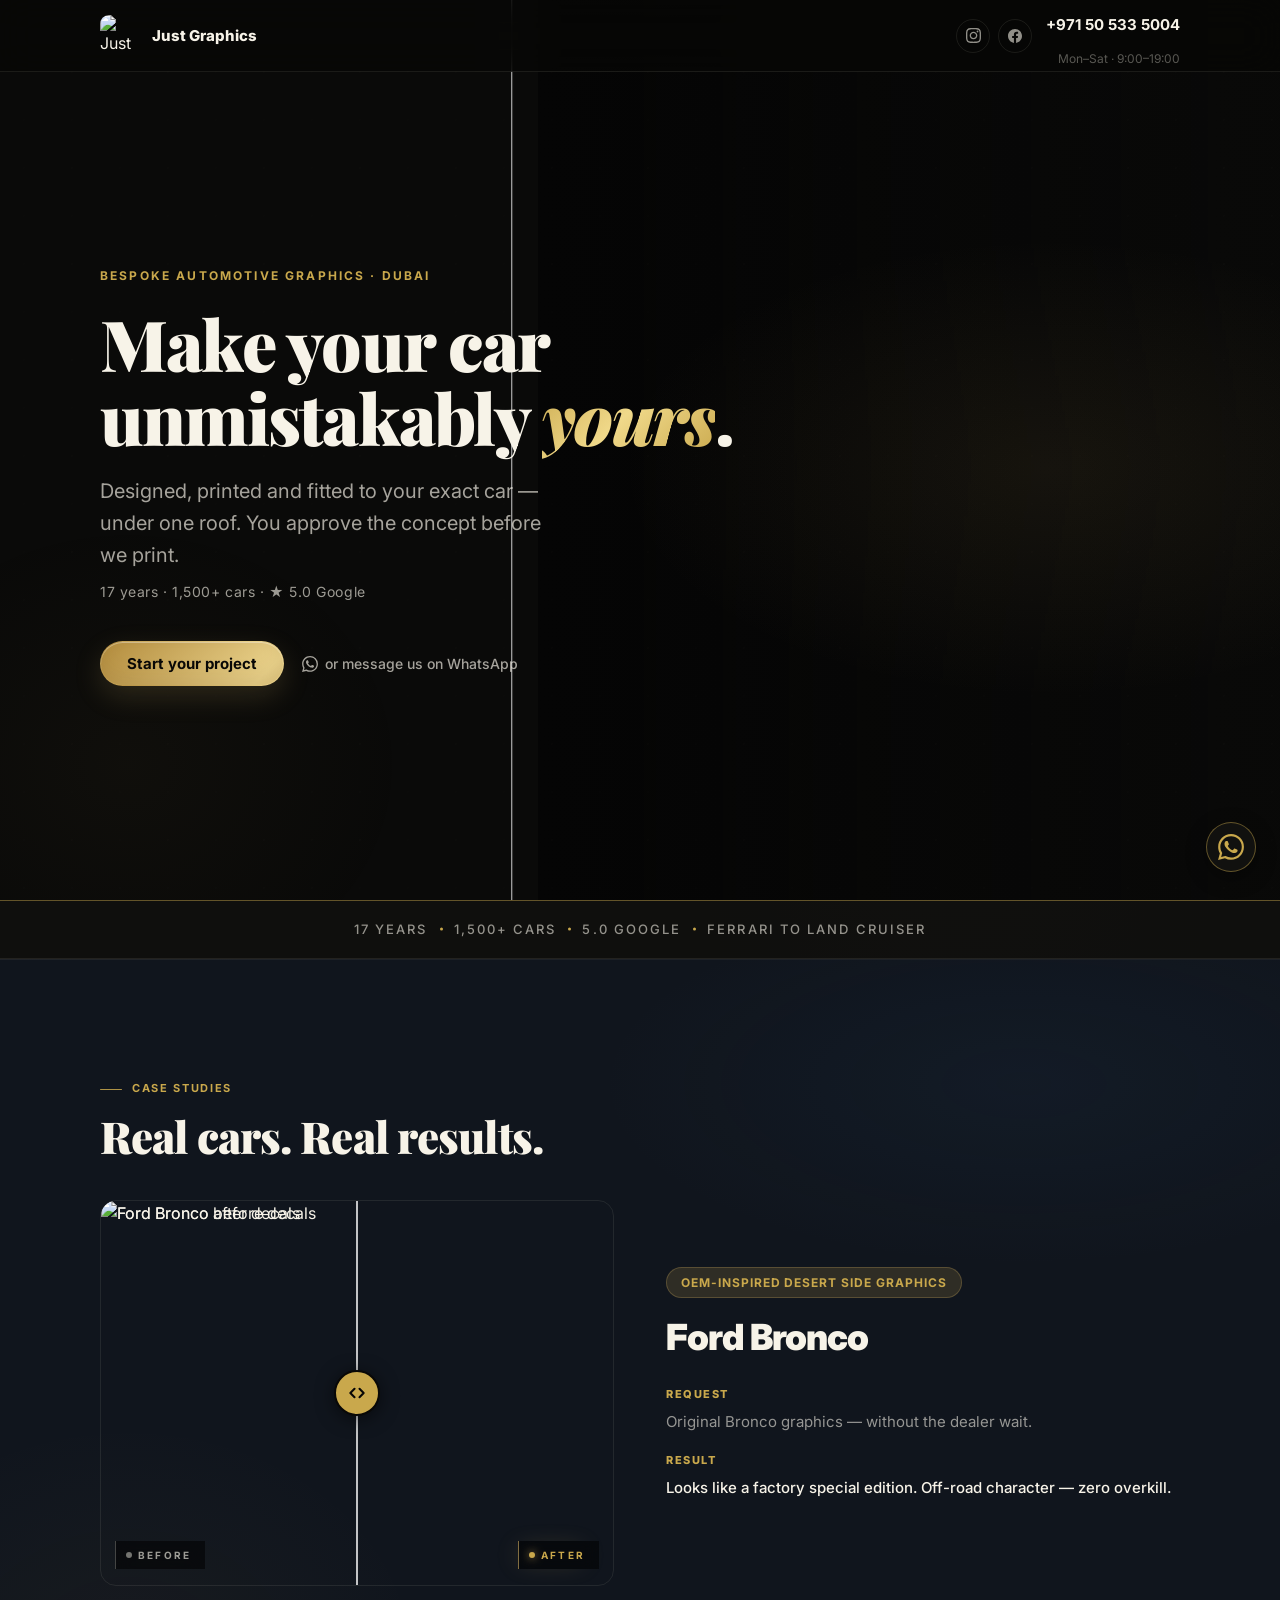
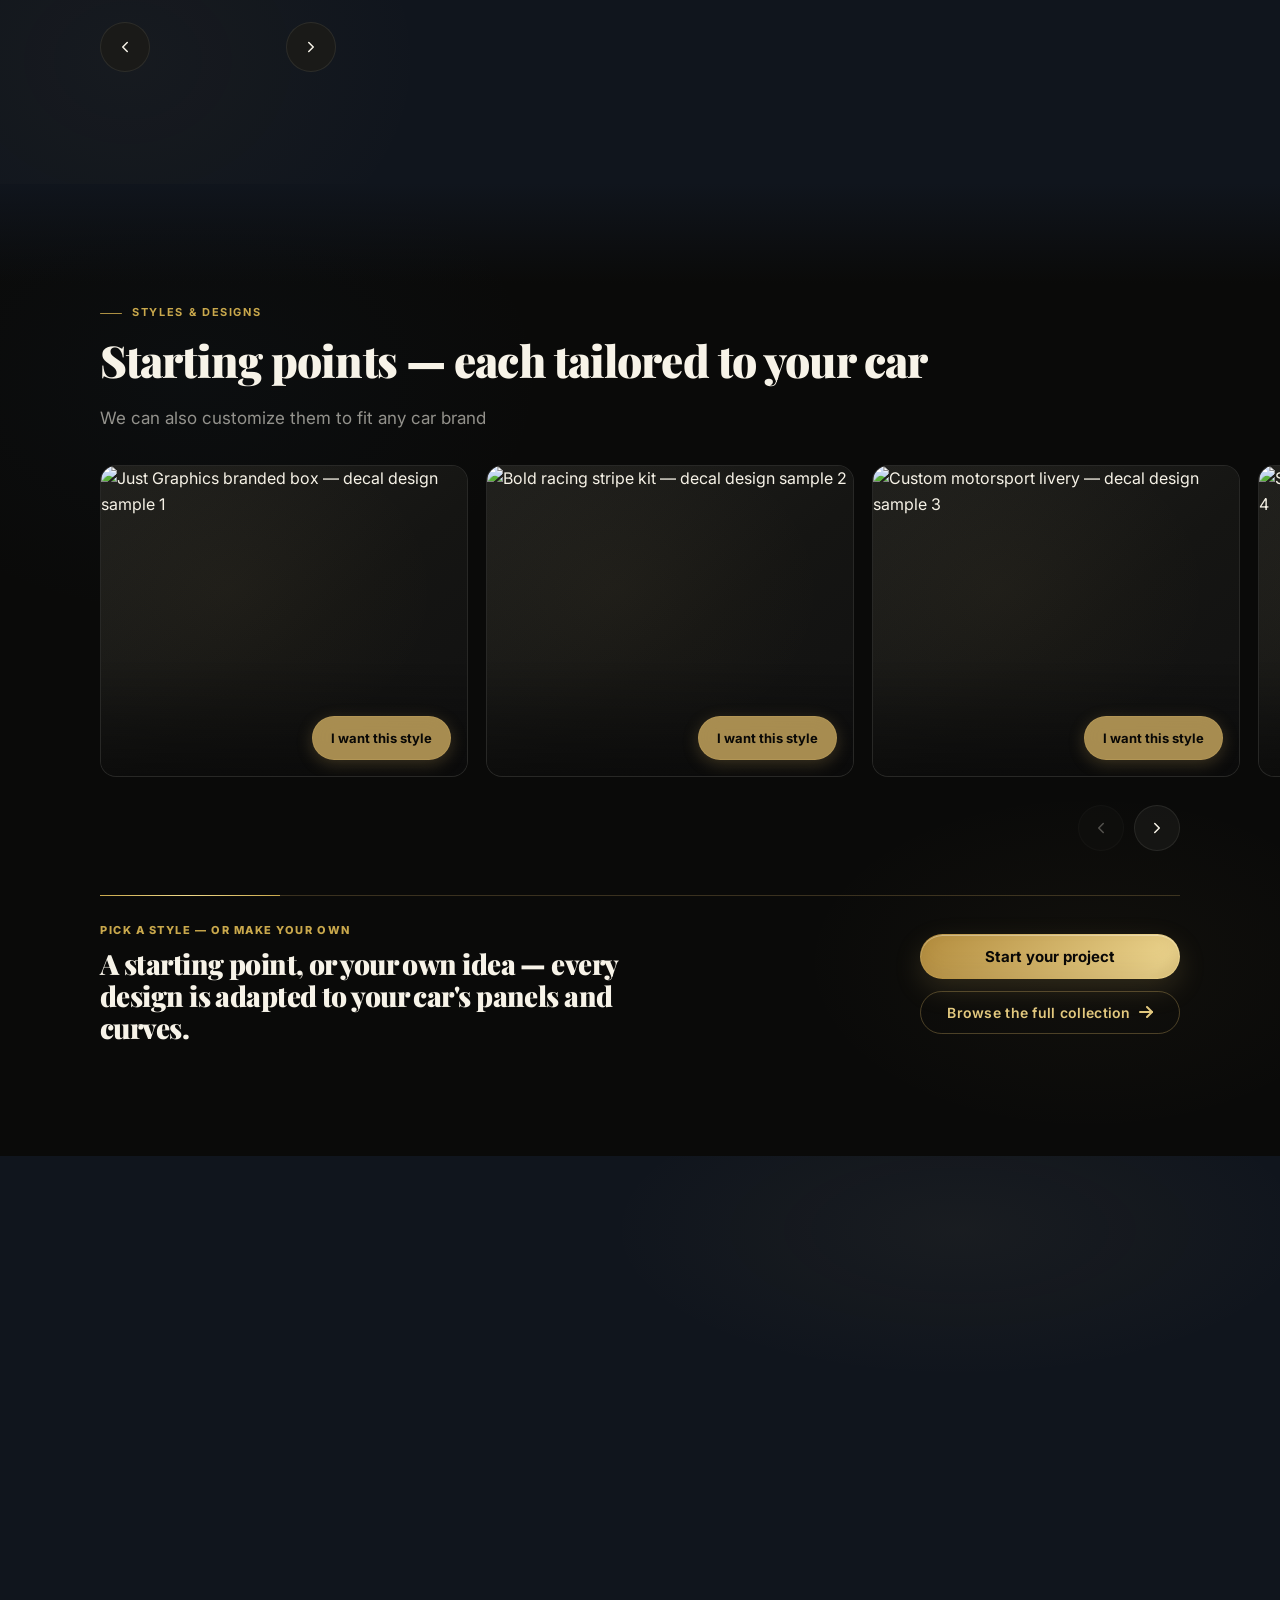
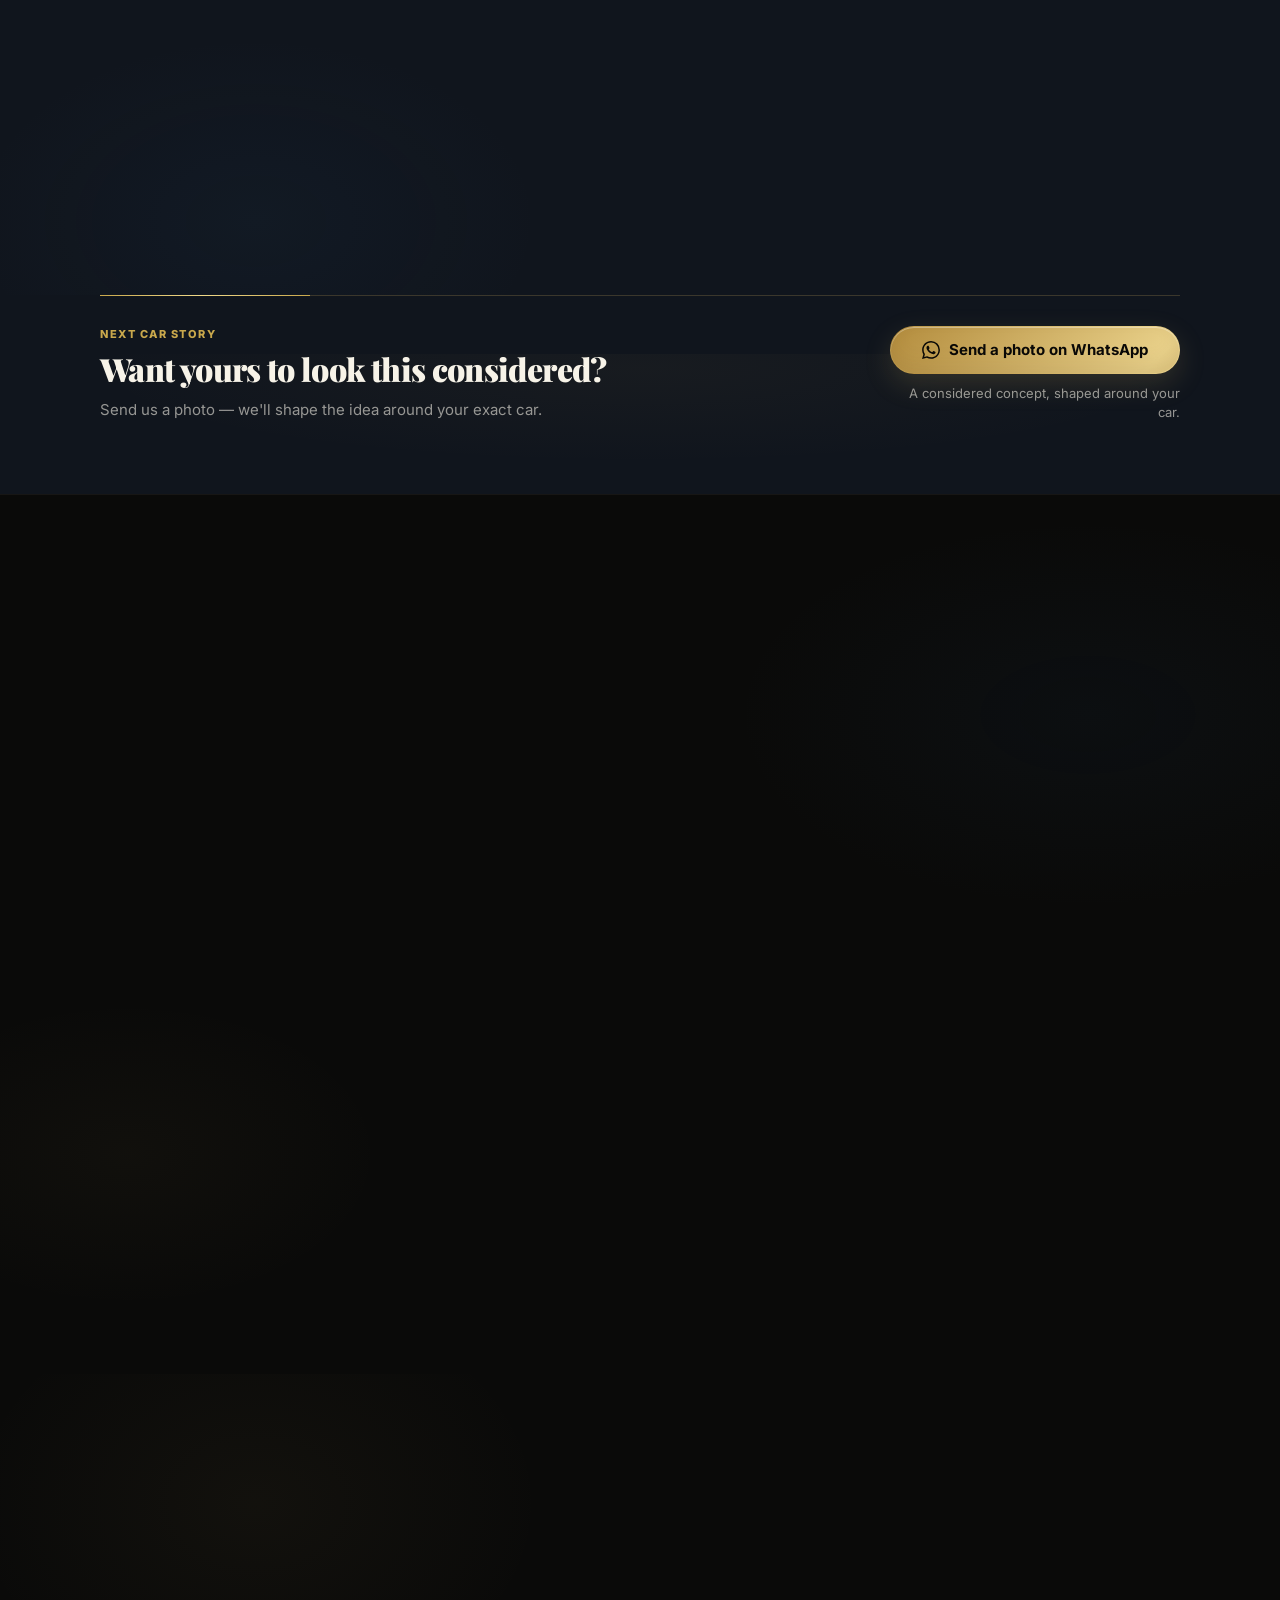
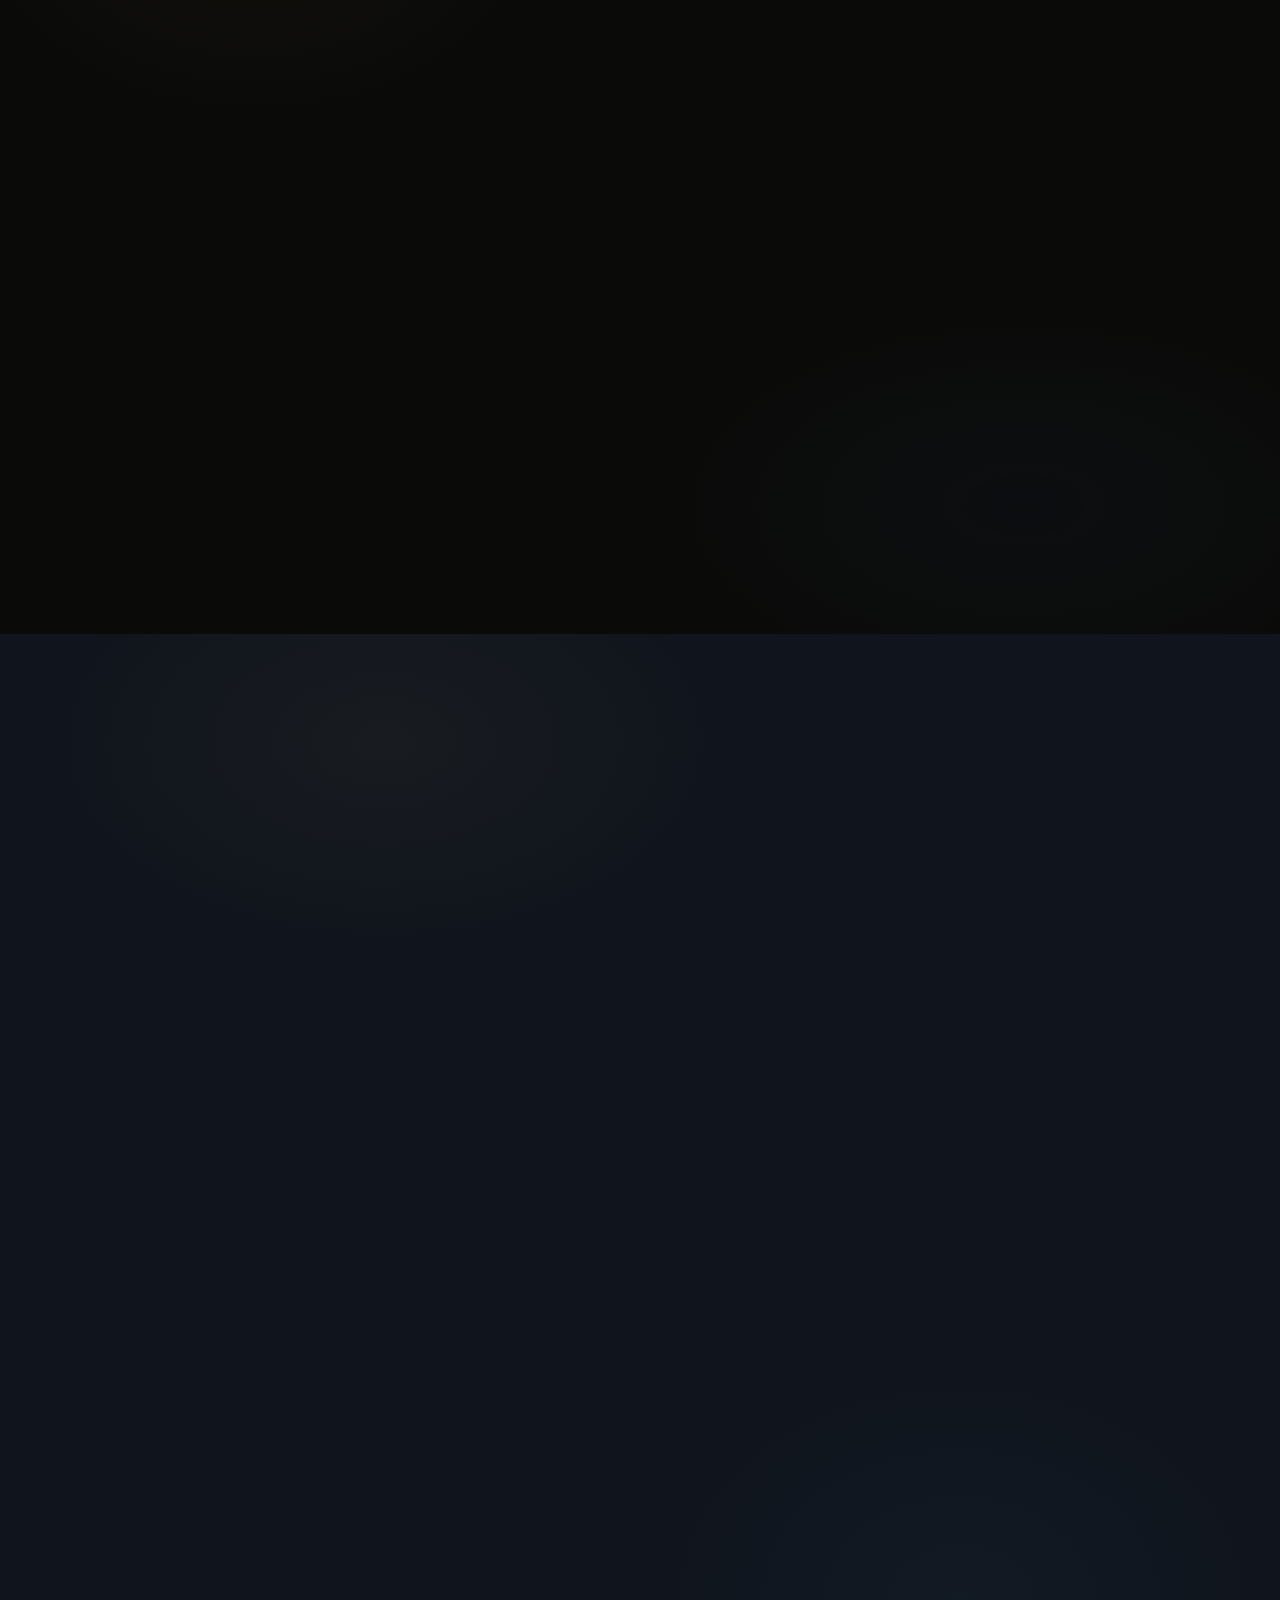
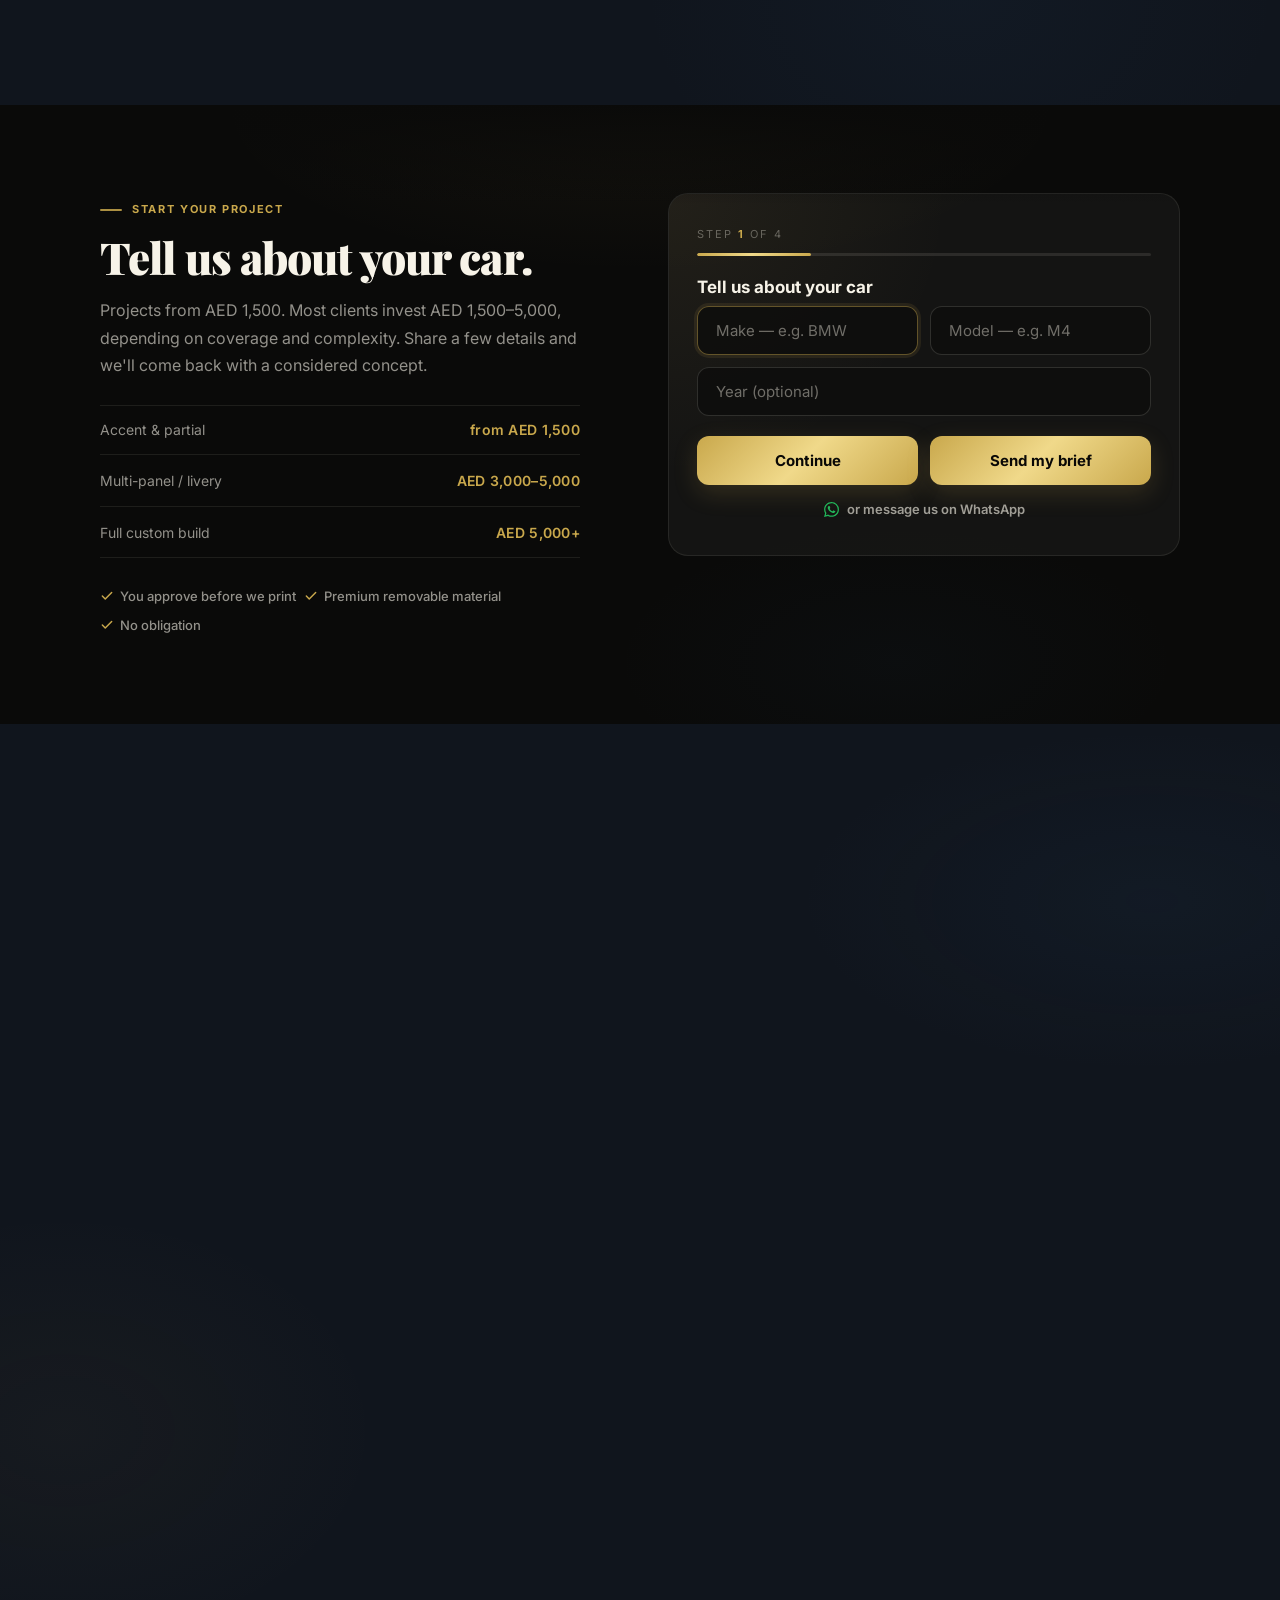
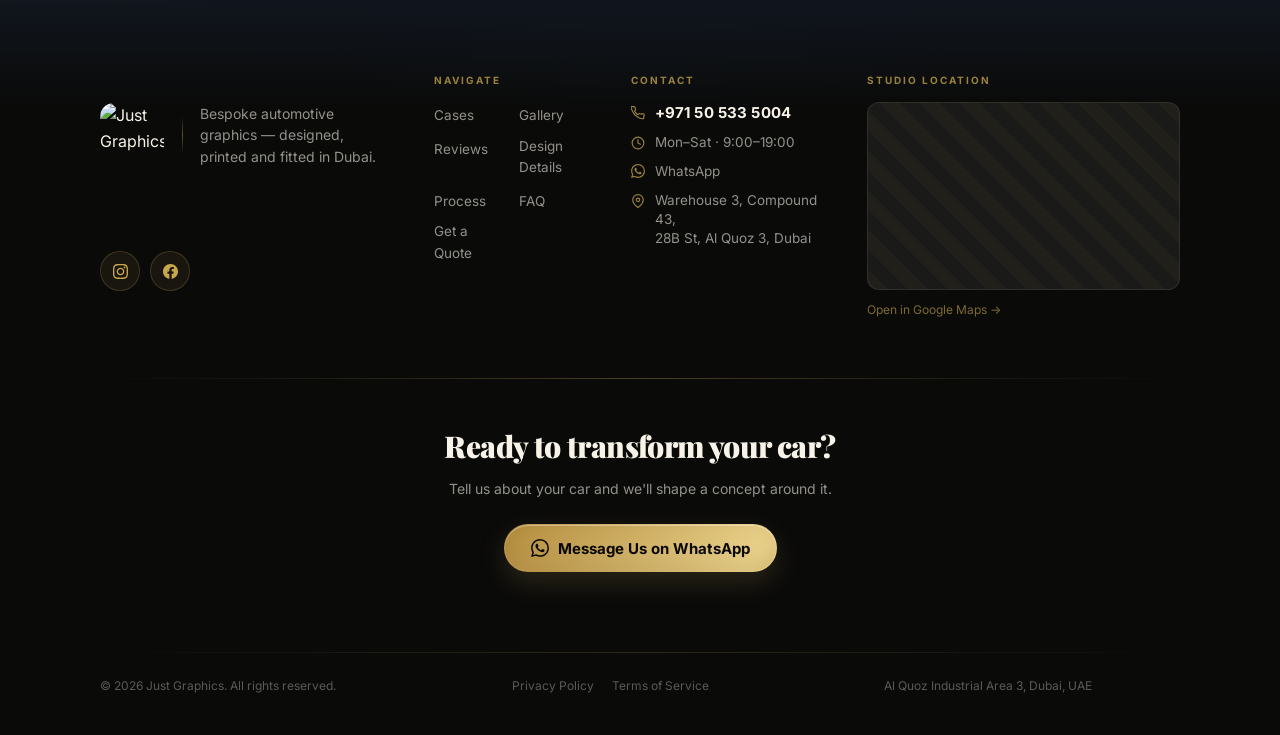
==== index.html @ 1fe5d6c0 "feat: multi-step qualifying brief funnel + budget→CAPI value mapping Replace single page/catalog/gal" ====
<!DOCTYPE html>
<html lang="en">
<head>
  <meta charset="UTF-8">
  <meta name="viewport" content="width=device-width, initial-scale=1.0">
  <link rel="icon" type="image/x-icon" href="favicon.ico">
  <link rel="icon" type="image/png" sizes="32x32" href="favicon-32x32.png">
  <link rel="icon" type="image/png" sizes="16x16" href="favicon-16x16.png">
  <link rel="apple-touch-icon" sizes="180x180" href="apple-touch-icon.png">
  <title>Just Graphics — Bespoke Automotive Graphics Studio in Dubai</title>
  <meta name="description" content="Bespoke automotive graphics — designed, printed and fitted to your exact car in Dubai. 17 years · 1,500+ cars · from daily drivers to Ferrari. You approve the concept before we print. Projects from AED 1,500.">
  <meta name="theme-color" content="#0A0A09">
  <link rel="canonical" href="https://just-graphics.art/">

  <!-- Meta Pixel Code -->
  <script>
  !function(f,b,e,v,n,t,s)
  {if(f.fbq)return;n=f.fbq=function(){n.callMethod?
  n.callMethod.apply(n,arguments):n.queue.push(arguments)};
  if(!f._fbq)f._fbq=n;n.push=n;n.loaded=!0;n.version='2.0';
  n.queue=[];t=b.createElement(e);t.async=!0;
  t.src=v;s=b.getElementsByTagName(e)[0];
  s.parentNode.insertBefore(t,s)}(window, document,'script',
  'https://connect.facebook.net/en_US/fbevents.js');
  window.__extid=(function(){try{var k='jg_extid',v=localStorage.getItem(k);
    if(!v){v=(Date.now().toString(16)+Math.random().toString(16).slice(2,10)+Math.random().toString(16).slice(2,10)).toLowerCase();localStorage.setItem(k,v);}
    return v;}catch(e){return '';}})();
  fbq('init', '1759815045191457', window.__extid ? { external_id: window.__extid } : {});
  fbq('track', 'PageView');
  </script>
  <noscript><img height="1" width="1" style="display:none"
  src="https://www.facebook.com/tr?id=1759815045191457&ev=PageView&noscript=1"
  /></noscript>
  <!-- End Meta Pixel Code -->

  <!-- Open Graph -->
  <meta property="og:type" content="website">
  <meta property="og:url" content="https://just-graphics.art/">
  <meta property="og:title" content="Just Graphics — Bespoke Automotive Graphics Studio in Dubai">
  <meta property="og:description" content="Bespoke automotive graphics — designed, printed and fitted to your exact car in Dubai. 17 years · 1,500+ cars. You approve the concept before we print.">
  <meta property="og:image" content="https://just-graphics.art/ferrari-after.webp">
  <meta property="og:image:alt" content="Ferrari with a premium gold stripe by Just Graphics in Dubai">
  <meta property="og:locale" content="en_AE">

  <!-- Twitter Card -->
  <meta name="twitter:card" content="summary_large_image">
  <meta name="twitter:title" content="Just Graphics — Bespoke Automotive Graphics Studio in Dubai">
  <meta name="twitter:description" content="Bespoke automotive graphics — designed, printed and fitted to your exact car in Dubai. 17 years · 1,500+ cars. You approve the concept before we print.">
  <meta name="twitter:image" content="https://just-graphics.art/ferrari-after.webp">

  <script type="application/ld+json">
  {
    "@context": "https://schema.org",
    "@type": ["LocalBusiness", "AutomotiveBusiness"],
    "@id": "https://just-graphics.art/#business",
    "name": "Just Graphics",
    "url": "https://just-graphics.art/",
    "image": "https://just-graphics.art/ferrari-after.webp",
    "logo": "https://just-graphics.art/logo.webp",
    "description": "Bespoke automotive graphics — designed, printed and fitted in Dubai.",
    "telephone": "+971505335004",
    "address": {
      "@type": "PostalAddress",
      "streetAddress": "Warehouse 3, Compound 43, 28B Street, Al Quoz Industrial Area 3",
      "addressLocality": "Dubai",
      "addressCountry": "AE"
    },
    "geo": {
      "@type": "GeoCoordinates",
      "latitude": 25.11660859,
      "longitude": 55.22022249
    },
    "openingHoursSpecification": [
      {
        "@type": "OpeningHoursSpecification",
        "dayOfWeek": ["Monday", "Tuesday", "Wednesday", "Thursday", "Friday", "Saturday"],
        "opens": "09:00",
        "closes": "19:00"
      }
    ],
    "sameAs": [
      "https://www.instagram.com/just.graphics.dxb/reels/",
      "https://www.facebook.com/profile.php?id=61573841871303"
    ],
    "areaServed": {
      "@type": "City",
      "name": "Dubai"
    }
  }
  </script>

  <link rel="preconnect" href="https://fonts.googleapis.com">
  <link rel="preconnect" href="https://fonts.gstatic.com" crossorigin>
  <!-- Non-render-blocking font load: Inter + Playfair Display -->
  <link rel="preload" as="style" href="https://fonts.googleapis.com/css2?family=Inter:wght@400;500;600;700;800;900&family=Playfair+Display:ital,wght@0,700;0,900;1,700;1,900&display=swap" onload="this.onload=null;this.rel='stylesheet'">
  <noscript><link rel="stylesheet" href="https://fonts.googleapis.com/css2?family=Inter:wght@400;500;600;700;800;900&family=Playfair+Display:ital,wght@0,700;0,900;1,700;1,900&display=swap"></noscript>
  <!-- Preload LCP hero image (WebP for modern browsers) -->
  <link rel="preload" as="image" href="ferrari-after.webp" fetchpriority="high">
  <!-- DNS prefetch for third-party origins used on page -->
  <link rel="dns-prefetch" href="//api.whatsapp.com">
  <link rel="dns-prefetch" href="//maps.google.com">
  <link rel="preconnect" href="https://api.whatsapp.com">

  <link rel="stylesheet" href="/assets/site.css">
</head>

<body>

<!-- ── SVG Icon Library ─────────────────────── -->
<svg aria-hidden="true" focusable="false" style="display:none;position:absolute">
  <defs>
    <symbol id="i-wa" viewBox="0 0 24 24">
      <path fill="currentColor" d="M17.472 14.382c-.297-.149-1.758-.867-2.03-.967-.273-.099-.471-.148-.67.15-.197.297-.767.966-.94 1.164-.173.199-.347.223-.644.075-.297-.15-1.255-.463-2.39-1.475-.883-.788-1.48-1.761-1.653-2.059-.173-.297-.018-.458.13-.606.134-.133.298-.347.446-.52.149-.174.198-.298.298-.497.099-.198.05-.371-.025-.52-.075-.149-.669-1.612-.916-2.207-.242-.579-.487-.5-.669-.51-.173-.008-.371-.01-.57-.01-.198 0-.52.074-.792.372-.272.297-1.04 1.016-1.04 2.479 0 1.462 1.065 2.875 1.213 3.074.149.198 2.096 3.2 5.077 4.487.709.306 1.262.489 1.694.625.712.227 1.36.195 1.871.118.571-.085 1.758-.719 2.006-1.413.248-.694.248-1.289.173-1.413-.074-.124-.272-.198-.57-.347m-5.421 7.403h-.004a9.87 9.87 0 01-5.031-1.378l-.361-.214-3.741.982.998-3.648-.235-.374a9.86 9.86 0 01-1.51-5.26c.001-5.45 4.436-9.884 9.888-9.884 2.64 0 5.122 1.03 6.988 2.898a9.825 9.825 0 012.893 6.994c-.003 5.45-4.437 9.884-9.885 9.884m8.413-18.297A11.815 11.815 0 0012.05 0C5.495 0 .16 5.335.157 11.892c0 2.096.547 4.142 1.588 5.945L.057 24l6.305-1.654a11.882 11.882 0 005.683 1.448h.005c6.554 0 11.89-5.335 11.893-11.893a11.821 11.821 0 00-3.48-8.413z"/>
    </symbol>
    <symbol id="i-ig" viewBox="0 0 24 24">
      <path fill="currentColor" d="M12 2.163c3.204 0 3.584.012 4.85.07 3.252.148 4.771 1.691 4.919 4.919.058 1.265.069 1.645.069 4.849 0 3.205-.012 3.584-.069 4.849-.149 3.225-1.664 4.771-4.919 4.919-1.266.058-1.644.07-4.85.07-3.204 0-3.584-.012-4.849-.07-3.26-.149-4.771-1.699-4.919-4.92-.058-1.265-.07-1.644-.07-4.849 0-3.204.013-3.583.07-4.849.149-3.227 1.664-4.771 4.919-4.919 1.266-.057 1.645-.069 4.849-.069zm0-2.163c-3.259 0-3.667.014-4.947.072-4.358.2-6.78 2.618-6.98 6.98-.059 1.281-.073 1.689-.073 4.948 0 3.259.014 3.668.072 4.948.2 4.358 2.618 6.78 6.98 6.98 1.281.058 1.689.072 4.948.072 3.259 0 3.668-.014 4.948-.072 4.354-.2 6.782-2.618 6.979-6.98.059-1.28.073-1.689.073-4.948 0-3.259-.014-3.667-.072-4.947-.196-4.354-2.617-6.78-6.979-6.98-1.281-.059-1.69-.073-4.949-.073zm0 5.838c-3.403 0-6.162 2.759-6.162 6.162s2.759 6.163 6.162 6.163 6.162-2.759 6.162-6.163c0-3.403-2.759-6.162-6.162-6.162zm0 10.162c-2.209 0-4-1.79-4-4 0-2.209 1.791-4 4-4s4 1.791 4 4c0 2.21-1.791 4-4 4zm6.406-11.845c-.796 0-1.441.645-1.441 1.44s.645 1.44 1.441 1.44c.795 0 1.439-.645 1.439-1.44s-.644-1.44-1.439-1.44z"/>
    </symbol>
    <symbol id="i-fb" viewBox="0 0 24 24">
      <path fill="currentColor" d="M24 12.073c0-6.627-5.373-12-12-12s-12 5.373-12 12c0 5.99 4.388 10.954 10.125 11.854v-8.385H7.078v-3.47h3.047V9.43c0-3.007 1.792-4.669 4.533-4.669 1.312 0 2.686.235 2.686.235v2.953H15.83c-1.491 0-1.956.925-1.956 1.874v2.25h3.328l-.532 3.47h-2.796v8.385C19.612 23.027 24 18.062 24 12.073z"/>
    </symbol>
    <symbol id="i-left" viewBox="0 0 24 24" fill="none" stroke="currentColor" stroke-width="2" stroke-linecap="round" stroke-linejoin="round">
      <polyline points="15 18 9 12 15 6"/>
    </symbol>
    <symbol id="i-right" viewBox="0 0 24 24" fill="none" stroke="currentColor" stroke-width="2" stroke-linecap="round" stroke-linejoin="round">
      <polyline points="9 18 15 12 9 6"/>
    </symbol>
    <!-- Compare handle icon: two outward chevrons -->
    <symbol id="i-compare" viewBox="0 0 24 24" fill="none" stroke="currentColor" stroke-width="2.5" stroke-linecap="round" stroke-linejoin="round">
      <path d="M9 7L4 12L9 17"/>
      <path d="M15 7L20 12L15 17"/>
    </symbol>
  </defs>
</svg>


<!-- ══════════════════════════════════════════
     1. NAVBAR
══════════════════════════════════════════ -->
<div class="scroll-progress" id="scroll-progress" aria-hidden="true"></div>
<nav class="nav" id="nav" role="navigation" aria-label="Main navigation">
  <div class="wrap nav__inner">
    <a href="#hero" class="nav__logo" aria-label="Just Graphics — Home">
      <img src="logo.webp" alt="Just Graphics" class="nav__logo-img" width="44" height="44">
      <span class="nav__logo-name" aria-hidden="true">Just Graphics</span>
    </a>
    <div class="nav__right">
      <div class="nav__socials">
        <a href="https://www.instagram.com/just.graphics.dxb/reels/"
           target="_blank" rel="noopener noreferrer" class="nav__social" aria-label="Instagram">
          <svg width="15" height="15" aria-hidden="true"><use href="#i-ig"/></svg>
        </a>
        <a href="https://www.facebook.com/profile.php?id=61573841871303"
           target="_blank" rel="noopener noreferrer" class="nav__social" aria-label="Facebook">
          <svg width="14" height="14" aria-hidden="true"><use href="#i-fb"/></svg>
        </a>
      </div>
      <div class="nav__contact">
        <a href="tel:+971505335004" class="nav__phone" data-event="contact_call">+971 50 533 5004</a>
        <span class="nav__hours">Mon–Sat &middot; 9:00–19:00</span>
      </div>
      <button class="burger" id="burger" aria-label="Open menu" aria-expanded="false" aria-controls="menu-panel">
        <span class="burger__line" aria-hidden="true"></span>
      </button>
    </div>
  </div>
</nav>

<!-- ── Mobile slide-in menu ── -->
<div class="menu-overlay" id="menu-overlay" aria-hidden="true"></div>
<nav class="menu-panel" id="menu-panel" role="navigation" aria-label="Mobile navigation" aria-hidden="true" inert>
  <ul class="menu-nav">
    <li class="menu-nav__item"><a href="#cases"     class="menu-nav__link"><span class="menu-nav__num">01</span>Cases</a></li>
    <li class="menu-nav__item"><a href="#gallery"    class="menu-nav__link"><span class="menu-nav__num">02</span>Gallery</a></li>
    <li class="menu-nav__item"><a href="#reviews"    class="menu-nav__link"><span class="menu-nav__num">03</span>Reviews</a></li>
    <li class="menu-nav__item"><a href="#details"    class="menu-nav__link"><span class="menu-nav__num">04</span>Design Details</a></li>
    <li class="menu-nav__item"><a href="#why-us"     class="menu-nav__link"><span class="menu-nav__num">05</span>Why Us</a></li>
    <li class="menu-nav__item"><a href="#faq"        class="menu-nav__link"><span class="menu-nav__num">06</span>FAQ</a></li>
    <li class="menu-nav__item"><a href="#process"    class="menu-nav__link"><span class="menu-nav__num">07</span>Process</a></li>
  </ul>
  <div class="menu-cta">
    <a href="#get-quote" class="btn btn-gold">Start your project</a>
    <a href="https://api.whatsapp.com/send?phone=971505335004&text=Hello!%20I%27m%20interested%20in%20graphics%20for%20my%20car."
       class="btn btn-outline" target="_blank" rel="noopener noreferrer">
      <svg width="16" height="16" aria-hidden="true"><use href="#i-wa"/></svg>
      WhatsApp
    </a>
  </div>
</nav>


<!-- ══════════════════════════════════════════
     2. HERO
══════════════════════════════════════════ -->
<section class="hero" id="hero" aria-label="Hero">

  <!-- Real car photo background (Ferrari with gold stripe) -->
  <div class="hero__photo" aria-hidden="true">
    <img src="ferrari-after.webp" alt="" draggable="false" fetchpriority="high" loading="eager" width="1254" height="1254">
  </div>

  <!-- Ambient glow + dot grid on top -->
  <div class="hero__glow"  aria-hidden="true"></div>
  <div class="hero__grid"  aria-hidden="true"></div>

  <div class="wrap">
    <div class="hero__content">
      <p class="hero__eye">Bespoke Automotive Graphics · Dubai</p>
      <h1 class="hero__h1">
        Make your car unmistakably <em>yours</em>.
      </h1>
      <p class="hero__sub">Designed, printed and fitted to your exact car — under one roof. You approve the concept before we print.</p>

      <p class="hero__credential">17 years · 1,500+ cars · ★ 5.0 Google</p>

      <div class="hero__cta">
        <a href="#get-quote" class="btn btn-gold" data-event="start_project">
          Start your project
        </a>
        <a href="https://api.whatsapp.com/send/?phone=971505335004&text=Hi%2C+I%27d+like+to+start+a+project+for+my+car&type=phone_number&app_absent=0"
           target="_blank" rel="noopener noreferrer" class="hero__wa-alt" data-event="contact_whatsapp">
          <svg width="16" height="16" aria-hidden="true"><use href="#i-wa"/></svg>
          or message us on WhatsApp
        </a>
      </div>
    </div>
  </div>

</section>

<!-- ══════════════════════════════════════════
     PROOF STRIP — static credential
══════════════════════════════════════════ -->
<aside class="proof-strip" aria-label="Studio credentials">
  <div class="wrap">
    <p class="proof-strip__line">
      <span class="proof-strip__item">17 years</span>
      <span class="proof-strip__item">1,500+ cars</span>
      <span class="proof-strip__item">5.0 Google</span>
      <span class="proof-strip__item">Ferrari to Land Cruiser</span>
    </p>
  </div>
</aside>





<!-- ══════════════════════════════════════════
     CASES — before/after sliders (moved up for ad traffic)
══════════════════════════════════════════ -->
<section class="section section--surface" id="cases" aria-labelledby="cases-title">
  <div class="wrap">
    <div class="cases-header">
      <p class="s-eyebrow" data-animate>Case Studies</p>
      <h2 class="s-title" id="cases-title" data-animate data-animate-delay="1">Real cars. Real results.</h2>
    </div>

    <div class="cases-outer" role="region" aria-label="Case studies" aria-roledescription="carousel">
      <div class="cases-track" id="cases-track">

        <!-- ── Case 1: Ford Bronco ── -->
        <div class="case-slide" role="group" aria-roledescription="slide" aria-label="Case 1 of 3: Ford Bronco">
          <div class="compare" aria-label="Ford Bronco before and after comparison. Drag to compare.">
            <div class="compare__before">
              <img src="ford-bronco-after.webp" alt="Ford Bronco after decals" draggable="false" loading="lazy" decoding="async" width="1400" height="753">
            </div>
            <div class="compare__after">
              <img src="ford-bronco-before.webp" alt="Ford Bronco before decals" draggable="false" loading="lazy" decoding="async" width="1254" height="1254">
            </div>
            <div class="compare__handle" style="left:50%" aria-hidden="true">
              <div class="compare__btn">
                <svg width="20" height="20" aria-hidden="true"><use href="#i-compare"/></svg>
              </div>
            </div>
            <span class="compare__lbl compare__lbl--b">Before</span>
            <span class="compare__lbl compare__lbl--a">After</span>
          </div>
          <div class="case-content">
            <span class="case-tag">OEM-inspired desert side graphics</span>
            <h3 class="case-title">Ford Bronco</h3>
            <div class="case-item">
              <p class="case-item__lbl">Request</p>
              <p class="case-item__txt">Original Bronco graphics — without the dealer wait.</p>
            </div>
            <div class="case-item case-item--result">
              <p class="case-item__lbl">Result</p>
              <p class="case-item__txt">Looks like a factory special edition. Off-road character — zero overkill.</p>
            </div>
          </div>
        </div>

        <!-- ── Case 2: Ferrari ── -->
        <div class="case-slide" role="group" aria-roledescription="slide" aria-label="Case 2 of 3: Ferrari" aria-hidden="true" inert>
          <div class="compare" aria-label="Ferrari before and after comparison. Drag to compare.">
            <div class="compare__before">
              <img src="ferrari-after.webp" alt="Ferrari after gold stripe" draggable="false" loading="lazy" decoding="async" width="1254" height="1254" style="object-position: center 30%;">
            </div>
            <div class="compare__after">
              <img src="ferrari-before.webp" alt="Ferrari before stripe" draggable="false" loading="lazy" decoding="async" width="1254" height="1254" style="object-position: center 35%;">
            </div>
            <div class="compare__handle" style="left:50%" aria-hidden="true">
              <div class="compare__btn">
                <svg width="20" height="20" aria-hidden="true"><use href="#i-compare"/></svg>
              </div>
            </div>
            <span class="compare__lbl compare__lbl--b">Before</span>
            <span class="compare__lbl compare__lbl--a">After</span>
          </div>
          <div class="case-content">
            <span class="case-tag">Yellow center stripe</span>
            <h3 class="case-title">Ferrari</h3>
            <div class="case-item">
              <p class="case-item__lbl">Request</p>
              <p class="case-item__txt">One detail. Maximum impact.</p>
            </div>
            <div class="case-item case-item--result">
              <p class="case-item__lbl">Result</p>
              <p class="case-item__txt">Factory Tailor Made finish — not an aftermarket sticker.</p>
            </div>
          </div>
        </div>

        <!-- ── Case 3: Lamborghini ── -->
        <div class="case-slide" role="group" aria-roledescription="slide" aria-label="Case 3 of 3: Lamborghini" aria-hidden="true" inert>
          <div class="compare" aria-label="Lamborghini before and after comparison. Drag to compare.">
            <div class="compare__before">
              <img src="race-car-after.webp" alt="Lamborghini after race graphics" draggable="false" loading="lazy" decoding="async" width="878" height="1472">
            </div>
            <div class="compare__after">
              <img src="race-car-before.webp" alt="Lamborghini before race graphics" draggable="false" loading="lazy" decoding="async" width="1254" height="1254">
            </div>
            <div class="compare__handle" style="left:50%" aria-hidden="true">
              <div class="compare__btn">
                <svg width="20" height="20" aria-hidden="true"><use href="#i-compare"/></svg>
              </div>
            </div>
            <span class="compare__lbl compare__lbl--b">Before</span>
            <span class="compare__lbl compare__lbl--a">After</span>
          </div>
          <div class="case-content">
            <span class="case-tag">Race Numbers &amp; Graphics</span>
            <h3 class="case-title">Lamborghini</h3>
            <div class="case-item">
              <p class="case-item__lbl">Request</p>
              <p class="case-item__txt">Exhibition-ready. No clutter.</p>
            </div>
            <div class="case-item case-item--result">
              <p class="case-item__lbl">Result</p>
              <p class="case-item__txt">Not just numbers on the doors. A full motorsport identity.</p>
            </div>
          </div>
        </div>

      </div><!-- /cases-track -->
    </div><!-- /cases-outer -->

    <div class="cases-controls">
      <button class="cases-arrow" id="cases-prev" aria-label="Previous case">
        <svg width="18" height="18" aria-hidden="true"><use href="#i-left"/></svg>
      </button>
      <div class="cases-dots" role="tablist" aria-label="Case indicators" id="cdots">
        <button class="cdot active" data-idx="0" role="tab" aria-selected="true"  aria-label="Case 1"></button>
        <button class="cdot"        data-idx="1" role="tab" aria-selected="false" aria-label="Case 2"></button>
        <button class="cdot"        data-idx="2" role="tab" aria-selected="false" aria-label="Case 3"></button>
      </div>
      <button class="cases-arrow" id="cases-next" aria-label="Next case">
        <svg width="18" height="18" aria-hidden="true"><use href="#i-right"/></svg>
      </button>
    </div>
  </div>
</section>


<!-- ══════════════════════════════════════════
     4. GALLERY — horizontal swipeable slider
══════════════════════════════════════════ -->
<section class="section section--dark" id="gallery" aria-labelledby="gallery-title">
  <div class="wrap">
    <div class="gallery-header">
      <p class="s-eyebrow" data-animate>Styles &amp; Designs</p>
      <h2 class="s-title" id="gallery-title" data-animate data-animate-delay="1">Starting points — each tailored to your car</h2>
      <p class="s-sub" data-animate data-animate-delay="2">We can also customize them to fit any car brand</p>
    </div>

  </div>

  <!-- Slider bleeds right to viewport edge -->
  <div class="wrap" style="padding-right:0;overflow:visible">
    <div class="g-outer">
      <div class="g-track" id="g-track" role="list">

        <article class="g-card" role="listitem">
          <div class="g-photo"><img src="gallery/1.webp" alt="Just Graphics branded box — decal design sample 1" loading="lazy" decoding="async" width="1080" height="1080"></div>
          <div class="g-body"><button type="button" class="btn btn-gold g-style-btn">I want this style</button></div>
        </article>

        <article class="g-card" role="listitem">
          <div class="g-photo"><img src="gallery/2.webp" alt="Bold racing stripe kit — decal design sample 2" loading="lazy" decoding="async" width="1080" height="1080"></div>
          <div class="g-body"><button type="button" class="btn btn-gold g-style-btn">I want this style</button></div>
        </article>

        <article class="g-card" role="listitem">
          <div class="g-photo"><img src="gallery/3.webp" alt="Custom motorsport livery — decal design sample 3" loading="lazy" decoding="async" width="1080" height="1080"></div>
          <div class="g-body"><button type="button" class="btn btn-gold g-style-btn">I want this style</button></div>
        </article>

        <article class="g-card" role="listitem">
          <div class="g-photo"><img src="gallery/4.webp" alt="Side graphics package — decal design sample 4" loading="lazy" decoding="async" width="1080" height="1080"></div>
          <div class="g-body"><button type="button" class="btn btn-gold g-style-btn">I want this style</button></div>
        </article>

        <article class="g-card" role="listitem">
          <div class="g-photo"><img src="gallery/5.webp" alt="Two-tone hood and roof wrap — decal design sample 5" loading="lazy" decoding="async" width="1080" height="1080"></div>
          <div class="g-body"><button type="button" class="btn btn-gold g-style-btn">I want this style</button></div>
        </article>

        <article class="g-card" role="listitem">
          <div class="g-photo"><img src="gallery/6.webp" alt="Track-inspired number and logo kit — decal design sample 6" loading="lazy" decoding="async" width="1080" height="1080"></div>
          <div class="g-body"><button type="button" class="btn btn-gold g-style-btn">I want this style</button></div>
        </article>

        <article class="g-card" role="listitem">
          <div class="g-photo"><img src="gallery/7.webp" alt="Minimalist centre stripe — decal design sample 7" loading="lazy" decoding="async" width="1080" height="1080"></div>
          <div class="g-body"><button type="button" class="btn btn-gold g-style-btn">I want this style</button></div>
        </article>

        <article class="g-card" role="listitem">
          <div class="g-photo"><img src="gallery/8.webp" alt="Carbon texture door insert decal — design sample 8" loading="lazy" decoding="async" width="1080" height="1080"></div>
          <div class="g-body"><button type="button" class="btn btn-gold g-style-btn">I want this style</button></div>
        </article>

        <article class="g-card" role="listitem">
          <div class="g-photo"><img src="gallery/9.webp" alt="Desert off-road graphics package — design sample 9" loading="lazy" decoding="async" width="1080" height="1080"></div>
          <div class="g-body"><button type="button" class="btn btn-gold g-style-btn">I want this style</button></div>
        </article>

        <article class="g-card" role="listitem">
          <div class="g-photo"><img src="gallery/10.webp" alt="Sport side stripe with accent colour — design sample 10" loading="lazy" decoding="async" width="1080" height="1080"></div>
          <div class="g-body"><button type="button" class="btn btn-gold g-style-btn">I want this style</button></div>
        </article>

        <article class="g-card" role="listitem">
          <div class="g-photo"><img src="gallery/11.webp" alt="Full rear panel graphic — design sample 11" loading="lazy" decoding="async" width="1080" height="1080"></div>
          <div class="g-body"><button type="button" class="btn btn-gold g-style-btn">I want this style</button></div>
        </article>

        <article class="g-card" role="listitem">
          <div class="g-photo"><img src="gallery/12.webp" alt="JDM-style angular livery — design sample 12" loading="lazy" decoding="async" width="1080" height="1080"></div>
          <div class="g-body"><button type="button" class="btn btn-gold g-style-btn">I want this style</button></div>
        </article>

        <article class="g-card" role="listitem">
          <div class="g-photo"><img src="gallery/13.webp" alt="Aggressive wide-body accent kit — design sample 13" loading="lazy" decoding="async" width="1080" height="1080"></div>
          <div class="g-body"><button type="button" class="btn btn-gold g-style-btn">I want this style</button></div>
        </article>

        <article class="g-card" role="listitem">
          <div class="g-photo"><img src="gallery/14.webp" alt="Single door logo and name decal — design sample 14" loading="lazy" decoding="async" width="1080" height="1080"></div>
          <div class="g-body"><button type="button" class="btn btn-gold g-style-btn">I want this style</button></div>
        </article>

        <article class="g-card" role="listitem">
          <div class="g-photo"><img src="gallery/15.webp" alt="OEM-inspired factory stripe — design sample 15" loading="lazy" decoding="async" width="1080" height="1080"></div>
          <div class="g-body"><button type="button" class="btn btn-gold g-style-btn">I want this style</button></div>
        </article>

        <article class="g-card" role="listitem">
          <div class="g-photo"><img src="gallery/16.webp" alt="Matte black contrast hood decal — design sample 16" loading="lazy" decoding="async" width="1080" height="1080"></div>
          <div class="g-body"><button type="button" class="btn btn-gold g-style-btn">I want this style</button></div>
        </article>

        <article class="g-card" role="listitem">
          <div class="g-photo"><img src="gallery/17.webp" alt="Full-length side graphic in dual colour — design sample 17" loading="lazy" decoding="async" width="1080" height="1080"></div>
          <div class="g-body"><button type="button" class="btn btn-gold g-style-btn">I want this style</button></div>
        </article>

        <article class="g-card" role="listitem">
          <div class="g-photo"><img src="gallery/18.webp" alt="Sport lower body rocker decal — design sample 18" loading="lazy" decoding="async" width="1080" height="1080"></div>
          <div class="g-body"><button type="button" class="btn btn-gold g-style-btn">I want this style</button></div>
        </article>

        <article class="g-card" role="listitem">
          <div class="g-photo"><img src="gallery/19.webp" alt="Custom race number graphic — design sample 19" loading="lazy" decoding="async" width="1080" height="1080"></div>
          <div class="g-body"><button type="button" class="btn btn-gold g-style-btn">I want this style</button></div>
        </article>

        <article class="g-card" role="listitem">
          <div class="g-photo"><img src="gallery/20.webp" alt="Geometric sharp-line livery — design sample 20" loading="lazy" decoding="async" width="1080" height="1080"></div>
          <div class="g-body"><button type="button" class="btn btn-gold g-style-btn">I want this style</button></div>
        </article>

        <article class="g-card" role="listitem">
          <div class="g-photo"><img src="gallery/21.webp" alt="Tribal pattern full side wrap — design sample 21" loading="lazy" decoding="async" width="1080" height="1080"></div>
          <div class="g-body"><button type="button" class="btn btn-gold g-style-btn">I want this style</button></div>
        </article>

        <article class="g-card" role="listitem">
          <div class="g-photo"><img src="gallery/22.webp" alt="Retro-style pinstripe kit — design sample 22" loading="lazy" decoding="async" width="1080" height="1080"></div>
          <div class="g-body"><button type="button" class="btn btn-gold g-style-btn">I want this style</button></div>
        </article>

        <article class="g-card" role="listitem">
          <div class="g-photo"><img src="gallery/23.webp" alt="Supercar-style gold accent stripe — design sample 23" loading="lazy" decoding="async" width="1080" height="1080"></div>
          <div class="g-body"><button type="button" class="btn btn-gold g-style-btn">I want this style</button></div>
        </article>

        <article class="g-card" role="listitem">
          <div class="g-photo"><img src="gallery/24.webp" alt="Military camo accent decal — design sample 24" loading="lazy" decoding="async" width="1080" height="1080"></div>
          <div class="g-body"><button type="button" class="btn btn-gold g-style-btn">I want this style</button></div>
        </article>

        <article class="g-card" role="listitem">
          <div class="g-photo"><img src="gallery/25.webp" alt="Clean white stripe on dark bodywork — design sample 25" loading="lazy" decoding="async" width="1080" height="1080"></div>
          <div class="g-body"><button type="button" class="btn btn-gold g-style-btn">I want this style</button></div>
        </article>

        <article class="g-card" role="listitem">
          <div class="g-photo"><img src="gallery/26.webp" alt="Full front bumper graphic — design sample 26" loading="lazy" decoding="async" width="1080" height="1080"></div>
          <div class="g-body"><button type="button" class="btn btn-gold g-style-btn">I want this style</button></div>
        </article>

        <article class="g-card" role="listitem">
          <div class="g-photo"><img src="gallery/27.webp" alt="Contour-following side swoosh — design sample 27" loading="lazy" decoding="async" width="1080" height="1080"></div>
          <div class="g-body"><button type="button" class="btn btn-gold g-style-btn">I want this style</button></div>
        </article>

        <article class="g-card" role="listitem">
          <div class="g-photo"><img src="gallery/28.webp" alt="Drift-inspired colourblock livery — design sample 28" loading="lazy" decoding="async" width="1080" height="1080"></div>
          <div class="g-body"><button type="button" class="btn btn-gold g-style-btn">I want this style</button></div>
        </article>

        <article class="g-card" role="listitem">
          <div class="g-photo"><img src="gallery/29.webp" alt="Subtle door edge accent line — design sample 29" loading="lazy" decoding="async" width="1080" height="1080"></div>
          <div class="g-body"><button type="button" class="btn btn-gold g-style-btn">I want this style</button></div>
        </article>

        <article class="g-card" role="listitem">
          <div class="g-photo"><img src="gallery/30.webp" alt="Premium brushed chrome effect decal — design sample 30" loading="lazy" decoding="async" width="1080" height="1080"></div>
          <div class="g-body"><button type="button" class="btn btn-gold g-style-btn">I want this style</button></div>
        </article>

        <article class="g-card" role="listitem">
          <div class="g-photo"><img src="gallery/31.webp" alt="Rally mud-flap and skirt graphics — design sample 31" loading="lazy" decoding="async" width="1080" height="1080"></div>
          <div class="g-body"><button type="button" class="btn btn-gold g-style-btn">I want this style</button></div>
        </article>

        <article class="g-card" role="listitem">
          <div class="g-photo"><img src="gallery/32.webp" alt="Bright neon accent stripe — design sample 32" loading="lazy" decoding="async" width="1080" height="1080"></div>
          <div class="g-body"><button type="button" class="btn btn-gold g-style-btn">I want this style</button></div>
        </article>

        <article class="g-card" role="listitem">
          <div class="g-photo"><img src="gallery/33.webp" alt="Wide racing banner side graphic — design sample 33" loading="lazy" decoding="async" width="1080" height="1080"></div>
          <div class="g-body"><button type="button" class="btn btn-gold g-style-btn">I want this style</button></div>
        </article>

        <article class="g-card" role="listitem">
          <div class="g-photo"><img src="gallery/34.webp" alt="Abstract art full-body wrap concept — design sample 34" loading="lazy" decoding="async" width="1080" height="1080"></div>
          <div class="g-body"><button type="button" class="btn btn-gold g-style-btn">I want this style</button></div>
        </article>

        <article class="g-card" role="listitem">
          <div class="g-photo"><img src="gallery/35.webp" alt="Staggered multi-stripe hood package — design sample 35" loading="lazy" decoding="async" width="1080" height="1080"></div>
          <div class="g-body"><button type="button" class="btn btn-gold g-style-btn">I want this style</button></div>
        </article>

        <article class="g-card" role="listitem">
          <div class="g-photo"><img src="gallery/36.webp" alt="Contrasting A-pillar and mirror caps decal — design sample 36" loading="lazy" decoding="async" width="1080" height="1080"></div>
          <div class="g-body"><button type="button" class="btn btn-gold g-style-btn">I want this style</button></div>
        </article>

        <article class="g-card" role="listitem">
          <div class="g-photo"><img src="gallery/37.webp" alt="Coloured brake caliper effect decal — design sample 37" loading="lazy" decoding="async" width="1080" height="1080"></div>
          <div class="g-body"><button type="button" class="btn btn-gold g-style-btn">I want this style</button></div>
        </article>

        <article class="g-card" role="listitem">
          <div class="g-photo"><img src="gallery/38.webp" alt="Low-profile lower side accent graphic — design sample 38" loading="lazy" decoding="async" width="1080" height="1080"></div>
          <div class="g-body"><button type="button" class="btn btn-gold g-style-btn">I want this style</button></div>
        </article>

        <article class="g-card" role="listitem">
          <div class="g-photo"><img src="gallery/39.webp" alt="Full motorsport identity kit with numbers and logos — design sample 39" loading="lazy" decoding="async" width="1080" height="1080"></div>
          <div class="g-body"><button type="button" class="btn btn-gold g-style-btn">I want this style</button></div>
        </article>

      </div><!-- /g-track -->
    </div><!-- /g-outer -->
  </div>

  <!-- Arrows (inside normal wrap) -->
  <div class="wrap">
    <div class="g-arrows" role="group" aria-label="Slider navigation">
      <button class="g-arrow" id="g-prev" aria-label="Previous styles">
        <svg width="18" height="18" aria-hidden="true"><use href="#i-left"/></svg>
      </button>
      <button class="g-arrow" id="g-next" aria-label="Next styles">
        <svg width="18" height="18" aria-hidden="true"><use href="#i-right"/></svg>
      </button>
    </div>

    <!-- Unified CTA block: catalog + custom fit -->
    <div class="g-cta" data-animate>
      <div class="g-cta__copy">
        <span class="g-cta__eyebrow">Pick a style — or make your own</span>
        <p class="g-cta__text">A starting point, or your own idea — every design is adapted to your car's panels and curves.</p>
      </div>
      <div class="g-cta__actions">
        <a href="#get-quote" class="btn btn-gold g-cta__primary" data-event="start_project">
          Start your project
        </a>
        <button class="g-viewall" id="g-viewall" aria-haspopup="dialog" aria-expanded="false" aria-controls="catalog-modal" data-event="view_catalog">
          Browse the full collection
          <svg width="14" height="14" viewBox="0 0 14 14" fill="none" stroke="currentColor" stroke-width="2" stroke-linecap="round" stroke-linejoin="round" aria-hidden="true"><line x1="1" y1="7" x2="13" y2="7"/><polyline points="8,2 13,7 8,12"/></svg>
        </button>
      </div>
    </div>
  </div>
</section>


<!-- ══════════════════════════════════════════
     5. REVIEWS
══════════════════════════════════════════ -->
<section class="section section--surface" id="reviews" aria-labelledby="reviews-title">
  <div class="wrap">
    <div class="reviews-header">
      <div class="reviews-eyebrow-row" data-animate>
        <span class="rev-eyebrow-stars">★★★★★</span>
        <a class="rev-eyebrow-stat" href="https://maps.app.goo.gl/8QHo5asPyVo34AkH7" target="_blank" rel="noopener noreferrer"><strong>5.0</strong> on Google · 1,500+ cars · Dubai</a>
      </div>
      <h2 class="s-title" id="reviews-title" data-animate data-animate-delay="1">What happens to a car when we're done with it.</h2>
      <p class="s-sub" data-animate data-animate-delay="2">Real stories from real people — and real cars.</p>
    </div>

    <div class="rev-outer" role="region" aria-label="Client reviews" aria-roledescription="carousel" data-animate data-animate-delay="3">
      <div class="rev-track" id="rev-track">

        <!-- Review 1: Porsche 911 GT3 -->
        <article class="rev-slide" role="group" aria-roledescription="slide" aria-label="Review 1 of 5: Porsche 911 GT3">
          <div class="rev-slide-top">
          <div class="rev-photo">
            <img src="reviews/porsche-911-gt3.webp" alt="Porsche 911 GT3 with custom racing livery by Just Graphics" loading="eager" decoding="async" width="1254" height="1254">
            <span class="rev-car-tag">Porsche 911 GT3</span>
          </div>
          <div class="rev-text">
            <div class="rev-meta-row">
              <div class="rev-stars" aria-label="5 out of 5 stars">★★★★★</div>
              <span class="rev-style-tag">Track / Racing</span>
            </div>
            
            <p class="rev-highlight">The car started to look like a design project, not just a set of stickers slapped on before a track day. In photos and videos, it now grabs your attention right away.</p>
            <div class="rev-author-row">
              <div class="rev-avatar" aria-hidden="true">A</div>
              <div>
                <div class="rev-author-name">Ahmed K.</div>
                <div class="rev-author-city">Dubai</div>
              </div>
            </div>
            <button class="rev-expand-btn" aria-expanded="false" aria-controls="rev-full-1">
              <span class="rev-expand-label">Read full review</span>
              <svg width="12" height="12" viewBox="0 0 12 12" fill="none" aria-hidden="true"><path d="M2 4l4 4 4-4" stroke="currentColor" stroke-width="1.5" stroke-linecap="round" stroke-linejoin="round"/></svg>
            </button>
          </div>
          </div><!-- /rev-slide-top -->
          <div class="rev-full-panel" id="rev-full-1" aria-hidden="true">
            <div class="rev-full-panel-inner">
              <p class="rev-body">I didn't want a standard track livery with a number on the door and a couple of logos. The GT3 is a serious car in its own right, and I wanted to add some excitement without making it look childish.<br><br>The guys proposed not just a racing scheme, but a full-fledged visual identity: sharp lines, bold accents, graphics that follow the contours of the body.<br><br>What I liked most was that the car started to look like a design project, not just a set of stickers slapped on before a track day. In photos and videos, it now grabs your attention right away.</p>
            </div>
          </div>
        </article>

        <!-- Review 2: BMW M4 -->
        <article class="rev-slide" role="group" aria-roledescription="slide" aria-label="Review 2 of 5: BMW M4" aria-hidden="true" inert>
          <div class="rev-slide-top">
          <div class="rev-photo">
            <img src="reviews/bmw-m4.webp" alt="BMW M4 with motorsport livery by Just Graphics" loading="lazy" decoding="async" width="1254" height="1254">
            <span class="rev-car-tag">BMW M4</span>
          </div>
          <div class="rev-text">
            <div class="rev-meta-row">
              <div class="rev-stars" aria-label="5 out of 5 stars">★★★★★</div>
              <span class="rev-style-tag">Motorsport / Street</span>
            </div>
            
            <p class="rev-highlight">The design doesn't just sit on top — it seems to extend the car's own lines. The M4 stands out even among other M models and looks much more powerful in photos.</p>
            <div class="rev-author-row">
              <div class="rev-avatar" aria-hidden="true">M</div>
              <div>
                <div class="rev-author-name">Mikhail R.</div>
                <div class="rev-author-city">Dubai</div>
              </div>
            </div>
            <button class="rev-expand-btn" aria-expanded="false" aria-controls="rev-full-2">
              <span class="rev-expand-label">Read full review</span>
              <svg width="12" height="12" viewBox="0 0 12 12" fill="none" aria-hidden="true"><path d="M2 4l4 4 4-4" stroke="currentColor" stroke-width="1.5" stroke-linecap="round" stroke-linejoin="round"/></svg>
            </button>
          </div>
          </div><!-- /rev-slide-top -->
          <div class="rev-full-panel" id="rev-full-2" aria-hidden="true">
            <div class="rev-full-panel-inner">
              <p class="rev-body">I came in with a request: I wanted something in the spirit of M Motorsport, but not a boring standard livery. I wanted color, movement, and aggression — I wanted the M4 to look not just fast, but alive.<br><br>I really liked that the design isn't just stuck on top of the body, but seems to extend the car's lines.<br><br>What I liked: the car stands out even among other M models; it looks much more powerful in photos; it doesn't feel like cheap tuning.</p>
            </div>
          </div>
        </article>

        <!-- Review 3: Ferrari Roma -->
        <article class="rev-slide" role="group" aria-roledescription="slide" aria-label="Review 3 of 5: Ferrari Roma" aria-hidden="true" inert>
          <div class="rev-slide-top">
          <div class="rev-photo">
            <img src="reviews/ferrari-roma.webp" alt="Ferrari Roma with a Tailor Made-style accent line by Just Graphics" loading="lazy" decoding="async" width="1254" height="1254">
            <span class="rev-car-tag">Ferrari Roma</span>
          </div>
          <div class="rev-text">
            <div class="rev-meta-row">
              <div class="rev-stars" aria-label="5 out of 5 stars">★★★★★</div>
              <span class="rev-style-tag">Accent / Tailor Made</span>
            </div>

            <p class="rev-highlight">One understated accent line, placed exactly along the body. The Roma went from beautiful to unmistakable — it reads as a factory Tailor Made finish.</p>
            <div class="rev-author-row">
              <div class="rev-avatar" aria-hidden="true">A</div>
              <div>
                <div class="rev-author-name">Andrea V.</div>
                <div class="rev-author-city">Dubai</div>
              </div>
            </div>
            <button class="rev-expand-btn" aria-expanded="false" aria-controls="rev-full-3">
              <span class="rev-expand-label">Read full review</span>
              <svg width="12" height="12" viewBox="0 0 12 12" fill="none" aria-hidden="true"><path d="M2 4l4 4 4-4" stroke="currentColor" stroke-width="1.5" stroke-linecap="round" stroke-linejoin="round"/></svg>
            </button>
          </div>
          </div><!-- /rev-slide-top -->
          <div class="rev-full-panel" id="rev-full-3" aria-hidden="true">
            <div class="rev-full-panel-inner">
              <p class="rev-body">The Roma is already a stunning car; I didn't want to cover it, I wanted to sharpen it. The brief was a single accent that follows the lines — nothing loud.<br><br>They mapped it to the exact body curves and showed me the concept before printing anything. The placement is millimetre-perfect and symmetrical left to right.<br><br>Up close it reads as a Tailor Made detail, not something added on. Exactly the restraint I was after.</p>
            </div>
          </div>
        </article>

        <!-- Review 4: Lamborghini Urus -->
        <article class="rev-slide" role="group" aria-roledescription="slide" aria-label="Review 4 of 5: Lamborghini Urus" aria-hidden="true" inert>
          <div class="rev-slide-top">
          <div class="rev-photo">
            <img src="reviews/lamborghini-urus.webp" alt="Lamborghini Urus with a premium graphic package by Just Graphics" loading="lazy" decoding="async" width="1254" height="1254">
            <span class="rev-car-tag">Lamborghini Urus</span>
          </div>
          <div class="rev-text">
            <div class="rev-meta-row">
              <div class="rev-stars" aria-label="5 out of 5 stars">★★★★★</div>
              <span class="rev-style-tag">Graphic package</span>
            </div>

            <p class="rev-highlight">A coordinated graphic package that follows the Urus' lines instead of fighting them. Confident, clean, and unmistakably mine.</p>
            <div class="rev-author-row">
              <div class="rev-avatar" aria-hidden="true">R</div>
              <div>
                <div class="rev-author-name">Rashid A.</div>
                <div class="rev-author-city">Abu Dhabi</div>
              </div>
            </div>
            <button class="rev-expand-btn" aria-expanded="false" aria-controls="rev-full-4">
              <span class="rev-expand-label">Read full review</span>
              <svg width="12" height="12" viewBox="0 0 12 12" fill="none" aria-hidden="true"><path d="M2 4l4 4 4-4" stroke="currentColor" stroke-width="1.5" stroke-linecap="round" stroke-linejoin="round"/></svg>
            </button>
          </div>
          </div><!-- /rev-slide-top -->
          <div class="rev-full-panel" id="rev-full-4" aria-hidden="true">
            <div class="rev-full-panel-inner">
              <p class="rev-body">I wanted the Urus to stand apart without looking like a wrap job. The idea was a coordinated set of graphics, tuned to the panels and proportions.<br><br>Every edge was fitted by hand, the colours matched precisely, and I approved the full concept before anything was printed.<br><br>The result is bold but considered — it extends the car's own design rather than sitting on top of it.</p>
            </div>
          </div>
        </article>

        <!-- Review 5: Mercedes-AMG G 63 -->
        <article class="rev-slide" role="group" aria-roledescription="slide" aria-label="Review 5 of 5: Mercedes-AMG G 63" aria-hidden="true" inert>
          <div class="rev-slide-top">
          <div class="rev-photo">
            <img src="reviews/mercedes-amg-g63.webp" alt="Mercedes-AMG G 63 with refined side graphics by Just Graphics" loading="lazy" decoding="async" width="1254" height="1254">
            <span class="rev-car-tag">Mercedes-AMG G 63</span>
          </div>
          <div class="rev-text">
            <div class="rev-meta-row">
              <div class="rev-stars" aria-label="5 out of 5 stars">★★★★★</div>
              <span class="rev-style-tag">Side graphics</span>
            </div>

            <p class="rev-highlight">Subtle side graphics, perfectly placed and proportioned. The G 63 looks sharper and more purposeful — without a hint of excess.</p>
            <div class="rev-author-row">
              <div class="rev-avatar" aria-hidden="true">S</div>
              <div>
                <div class="rev-author-name">Sultan H.</div>
                <div class="rev-author-city">Dubai</div>
              </div>
            </div>
            <button class="rev-expand-btn" aria-expanded="false" aria-controls="rev-full-5">
              <span class="rev-expand-label">Read full review</span>
              <svg width="12" height="12" viewBox="0 0 12 12" fill="none" aria-hidden="true"><path d="M2 4l4 4 4-4" stroke="currentColor" stroke-width="1.5" stroke-linecap="round" stroke-linejoin="round"/></svg>
            </button>
          </div>
          </div><!-- /rev-slide-top -->
          <div class="rev-full-panel" id="rev-full-5" aria-hidden="true">
            <div class="rev-full-panel-inner">
              <p class="rev-body">The G 63 has serious presence already, so the brief was restraint: refined side graphics, sized and placed to match the boxy proportions.<br><br>They built the concept around the exact panel layout and showed it to me before printing. Clean lines, exact symmetry, premium material throughout.<br><br>From across the lot it just looks like a sharper G 63 — up close the detailing is flawless.</p>
            </div>
          </div>
        </article>

      </div><!-- /rev-track -->
    </div><!-- /rev-outer -->

    <div class="rev-controls">
      <button class="rev-arrow" id="rev-prev" aria-label="Previous review">
        <svg width="18" height="18" aria-hidden="true"><use href="#i-left"/></svg>
      </button>
      <div class="rev-dots" role="tablist" aria-label="Review indicators">
        <button class="rdot active" data-idx="0" role="tab" aria-selected="true"  aria-label="Review 1"></button>
        <button class="rdot"        data-idx="1" role="tab" aria-selected="false" aria-label="Review 2"></button>
        <button class="rdot"        data-idx="2" role="tab" aria-selected="false" aria-label="Review 3"></button>
        <button class="rdot"        data-idx="3" role="tab" aria-selected="false" aria-label="Review 4"></button>
        <button class="rdot"        data-idx="4" role="tab" aria-selected="false" aria-label="Review 5"></button>
      </div>
      <div class="rev-counter" aria-live="polite" aria-atomic="true"><strong id="rev-cur">1</strong> / 5</div>
      <button class="rev-arrow" id="rev-next" aria-label="Next review">
        <svg width="18" height="18" aria-hidden="true"><use href="#i-right"/></svg>
      </button>
    </div>

  </div>
</section>


<!-- ══════════════════════════════════════════
     6. MID-PAGE CTA
══════════════════════════════════════════ -->
<div class="midcta" aria-label="Call to action">
  <div class="wrap">
    <div class="midcta__inner">
      <div class="midcta__copy">
        <span class="midcta__eyebrow">Next car story</span>
        <p class="midcta__text">Want yours to look this considered?</p>
        <p class="midcta__sub">Send us a photo — we'll shape the idea around your exact car.</p>
      </div>
      <div class="midcta__actions">
        <a href="https://api.whatsapp.com/send/?phone=971505335004&text=Hi%2C+I%27d+like+to+start+a+project+for+my+car&type=phone_number&app_absent=0"
           target="_blank" rel="noopener noreferrer" class="btn btn-gold" data-event="contact_whatsapp">
          <svg width="18" height="18" aria-hidden="true"><use href="#i-wa"/></svg>
          Send a photo on WhatsApp
        </a>
        <p class="midcta__note">A considered concept, shaped around your car.</p>
      </div>
    </div>
  </div>
</div>


<!-- ══════════════════════════════════════════
     8. WHY DETAILS MATTER
══════════════════════════════════════════ -->
<section class="section section--dark" id="details" aria-labelledby="details-title">
  <div class="wrap">
    <div class="details-header">
      <p class="s-eyebrow" data-animate>Design philosophy</p>
      <h2 class="s-title" id="details-title" data-animate data-animate-delay="1">
        Why considered graphics look bespoke — and cheap stickers look cheap
      </h2>
    </div>
    <div class="details-grid stagger" id="details-stagger">
      <div class="detail-card">
        <div class="detail-card__num" aria-hidden="true">01</div>
        <h3 class="detail-card__title">Material matters</h3>
        <p class="detail-card__body">High quality vinyl film with laminated printing, engineered for Dubai weather. Holds color and edges for years — no fading, no peeling.</p>
      </div>
      <div class="detail-card">
        <div class="detail-card__num" aria-hidden="true">02</div>
        <h3 class="detail-card__title">Color matching matters</h3>
        <p class="detail-card__body">Every shade is chosen to complement your exact paint tone. The wrong combination reads cheap from 10 meters away.</p>
      </div>
      <div class="detail-card">
        <div class="detail-card__num" aria-hidden="true">03</div>
        <h3 class="detail-card__title">Installation matters</h3>
        <p class="detail-card__body">Every edge, curve and recess wrapped by hand. The difference between factory-level and "sticker on a car" lives in these details.</p>
      </div>
      <div class="detail-card">
        <div class="detail-card__num" aria-hidden="true">04</div>
        <h3 class="detail-card__title">Proportions matter</h3>
        <p class="detail-card__body">Size, angle, placement — each decision is deliberate. The same stripe looks bold or awkward depending on a few centimeters.</p>
      </div>
    </div>
  </div>
</section>


<!-- ══════════════════════════════════════════
     9. WHY CHOOSE US
══════════════════════════════════════════ -->
<section class="section section--dark" id="why-us" aria-labelledby="why-us-title">
  <div class="wrap">
    <div class="choose-header">
      <p class="s-eyebrow" data-animate>Why Just Graphics?</p>
      <h2 class="s-title" id="why-us-title" data-animate data-animate-delay="1">
        We design it. We print it.<br>We install it.
      </h2>
    </div>
    <div class="choose-grid stagger" id="choose-stagger">
      <div class="choose-card">
        <div class="choose-card__head">
          <div class="choose-card__icon" aria-hidden="true">
            <svg width="20" height="20" viewBox="0 0 24 24" fill="none" stroke="currentColor" stroke-width="1.8" stroke-linecap="round" stroke-linejoin="round"><path d="M3 9l9-7 9 7v11a2 2 0 01-2 2H5a2 2 0 01-2-2z"/><polyline points="9 22 9 12 15 12 15 22"/></svg>
          </div>
          <h3 class="choose-card__title">Design, print and installation in one place</h3>
        </div>
        <p class="choose-card__body">The entire process under one roof — from the first sketch to the final inspection. 17 years in Dubai, over 1,500 completed projects.</p>
      </div>
      <div class="choose-card">
        <div class="choose-card__head">
          <div class="choose-card__icon" aria-hidden="true">
            <svg width="20" height="20" viewBox="0 0 24 24" fill="none" stroke="currentColor" stroke-width="1.8" stroke-linecap="round" stroke-linejoin="round"><path d="M3 6h18M3 12h18M3 18h18"/><path d="M7 4v4M11 10v4M15 4v4M19 10v4M7 16v4"/></svg>
          </div>
          <h3 class="choose-card__title">Fitted to your exact body</h3>
        </div>
        <p class="choose-card__body">We check how the graphics work with your specific model — every curve, gap and panel. Each line is adjusted with millimeter precision.</p>
      </div>
      <div class="choose-card">
        <div class="choose-card__head">
          <div class="choose-card__icon" aria-hidden="true">
            <svg width="20" height="20" viewBox="0 0 24 24" fill="none" stroke="currentColor" stroke-width="1.8" stroke-linecap="round" stroke-linejoin="round"><path d="M13 2L4.5 13.5h6L9 22l8.5-11.5h-6L13 2z"/></svg>
          </div>
          <h3 class="choose-card__title">Any idea, fully realised</h3>
        </div>
        <p class="choose-card__body">Patterns, gradients, logos, numbers, names, race graphics or fully custom designs. If you can picture it — we can build it.</p>
      </div>
      <div class="choose-card">
        <div class="choose-card__head">
          <div class="choose-card__icon" aria-hidden="true">
            <svg width="20" height="20" viewBox="0 0 24 24" fill="none" stroke="currentColor" stroke-width="1.8" stroke-linecap="round" stroke-linejoin="round"><path d="M12 22s8-4 8-10V5l-8-3-8 3v7c0 6 8 10 8 10z"/><polyline points="9 12 11 14 15 10"/></svg>
          </div>
          <h3 class="choose-card__title">Full service, from concept to approval</h3>
        </div>
        <p class="choose-card__body">We manage the entire process, including RTA permit assistance. One contact, zero handoffs — you focus on your car, we handle the rest.</p>
      </div>
    </div>
  </div>
</section>


<!-- ══════════════════════════════════════════
     PROCESS — trust signal placed before the ask
══════════════════════════════════════════ -->
<section class="section section--surface" id="process" aria-labelledby="process-title">
  <div class="wrap">
    <div class="process-header">
      <p class="s-eyebrow" data-animate>How it works</p>
      <h2 class="s-title" id="process-title" data-animate data-animate-delay="1">
        Simple Process. Premium Result.
      </h2>
    </div>

    <div class="process-steps stagger" id="pstagger">
      <div class="pstep">
        <div class="pstep__num" aria-hidden="true">01</div>
        <h3 class="pstep__title">You describe the vision — we assess your car</h3>
        <p class="pstep__body">We inspect your car's condition, color, and paintwork — then build the right solution around it.</p>
      </div>
      <div class="pstep">
        <div class="pstep__num" aria-hidden="true">02</div>
        <h3 class="pstep__title">We build the design — you approve it</h3>
        <p class="pstep__body">For a ready design, we adapt size and colour to your car. For a custom project, we prepare the full concept — nothing gets printed without your sign-off.</p>
      </div>
      <div class="pstep">
        <div class="pstep__num" aria-hidden="true">03</div>
        <h3 class="pstep__title">We print, cut, laminate — precision-ready</h3>
        <p class="pstep__body">Materials prepared, graphics protected with lamination, every piece cut to fit your exact body panels.</p>
      </div>
      <div class="pstep">
        <div class="pstep__num" aria-hidden="true">04</div>
        <h3 class="pstep__title">You pick up a car that turns heads</h3>
        <p class="pstep__body">Installed at our Dubai studio. Final inspection done. You drive out — and it shows.</p>
      </div>
    </div>

    <div class="process-close" data-animate>
      <p class="process-close__u"><strong>Every project is completed within 1–3 days.</strong></p>
      <p class="process-close__note">We take on a limited number of cars each week, so every project gets full attention.</p>
    </div>
  </div>
</section>


<!-- ══════════════════════════════════════════
     LEAD FORM — standalone conversion section
══════════════════════════════════════════ -->
<section class="cta-form" id="get-quote" aria-labelledby="cta-form-title">
  <div class="wrap">
    <div class="cta-form__grid">
      <div class="cta-form__text" data-animate>
        <p class="s-eyebrow">Start your project</p>
        <h2 class="cta-form__title" id="cta-form-title">Tell us about your car.</h2>
        <p class="cta-form__sub">Projects from AED 1,500. Most clients invest AED 1,500–5,000, depending on coverage and complexity. Share a few details and we'll come back with a considered concept.</p>
        <ul class="price-tiers" aria-label="Price guide">
          <li class="price-tier">
            <span class="price-tier__name">Accent &amp; partial</span>
            <span class="price-tier__val">from AED 1,500</span>
          </li>
          <li class="price-tier">
            <span class="price-tier__name">Multi-panel / livery</span>
            <span class="price-tier__val">AED 3,000–5,000</span>
          </li>
          <li class="price-tier">
            <span class="price-tier__name">Full custom build</span>
            <span class="price-tier__val">AED 5,000+</span>
          </li>
        </ul>
        <div class="cta-form__trust">
          <span class="cta-form__trust-item">
            <svg width="14" height="14" viewBox="0 0 24 24" fill="none" stroke="currentColor" stroke-width="2.5" stroke-linecap="round" stroke-linejoin="round" aria-hidden="true"><polyline points="20 6 9 17 4 12"/></svg>
            You approve before we print
          </span>
          <span class="cta-form__trust-item">
            <svg width="14" height="14" viewBox="0 0 24 24" fill="none" stroke="currentColor" stroke-width="2.5" stroke-linecap="round" stroke-linejoin="round" aria-hidden="true"><polyline points="20 6 9 17 4 12"/></svg>
            Premium removable material
          </span>
          <span class="cta-form__trust-item">
            <svg width="14" height="14" viewBox="0 0 24 24" fill="none" stroke="currentColor" stroke-width="2.5" stroke-linecap="round" stroke-linejoin="round" aria-hidden="true"><polyline points="20 6 9 17 4 12"/></svg>
            No obligation
          </span>
        </div>
      </div>
      <div class="brief cta-form__card" id="page-brief" data-brief-source="page_brief" data-animate data-animate-delay="1">
        <div class="brief__head">
          <span class="brief__step-label">Step <b class="brief__cur">1</b> of 4</span>
          <div class="brief__progress" aria-hidden="true"><span class="brief__progress-bar"></span></div>
        </div>
        <form class="brief__form" novalidate>
          <fieldset class="brief__step is-active" data-step="1">
            <legend class="brief__q">Tell us about your car</legend>
            <div class="brief__row">
              <input class="brief__input" type="text" data-field="make" placeholder="Make — e.g. BMW" required autocomplete="off">
              <input class="brief__input" type="text" data-field="model" placeholder="Model — e.g. M4" required autocomplete="off">
            </div>
            <input class="brief__input" type="text" data-field="year" placeholder="Year (optional)" autocomplete="off">
          </fieldset>

          <fieldset class="brief__step" data-step="2">
            <legend class="brief__q">What do you have in mind?</legend>
            <div class="brief__choices" data-choice="vision" data-required>
              <label class="brief__choice"><input type="radio" value="A ready style, tailored to my car"><span>A ready style, tailored to my car</span></label>
              <label class="brief__choice"><input type="radio" value="A fully custom design"><span>A fully custom design</span></label>
              <label class="brief__choice"><input type="radio" value="Not sure — advise me"><span>Not sure — advise me</span></label>
            </div>
          </fieldset>

          <fieldset class="brief__step" data-step="3">
            <legend class="brief__q">What budget are you working with?</legend>
            <div class="brief__choices" data-choice="budget" data-required>
              <label class="brief__choice"><input type="radio" value="AED 1,500–3,000"><span>AED 1,500–3,000</span></label>
              <label class="brief__choice"><input type="radio" value="AED 3,000–5,000"><span>AED 3,000–5,000</span></label>
              <label class="brief__choice"><input type="radio" value="AED 5,000+"><span>AED 5,000+</span></label>
              <label class="brief__choice"><input type="radio" value="Not sure — advise me"><span>Not sure — advise me</span></label>
            </div>
          </fieldset>

          <fieldset class="brief__step" data-step="4">
            <legend class="brief__q">Where can we reach you?</legend>
            <input class="brief__input" type="text" data-field="name" placeholder="Your name" required autocomplete="name">
            <input class="brief__input" type="tel" data-field="phone" placeholder="+971 50 123 4567" required autocomplete="tel">
            <p class="brief__privacy">By submitting, you agree to be contacted about your enquiry. We don't share your data.</p>
          </fieldset>

          <div class="brief__nav">
            <button type="button" class="brief__back" hidden>Back</button>
            <button type="button" class="brief__next">Continue</button>
            <button type="submit" class="brief__submit" data-event="lead_form" hidden>
              <span class="spinner"></span>
              <span class="brief__submit-text">Send my brief</span>
            </button>
          </div>
          <a href="https://api.whatsapp.com/send/?phone=971505335004&text=Hi%2C+I%27d+like+to+start+a+project+for+my+car&type=phone_number&app_absent=0"
             target="_blank" rel="noopener noreferrer" class="brief__wa-alt" data-event="contact_whatsapp">
            <svg width="15" height="15" aria-hidden="true"><use href="#i-wa"/></svg>
            or message us on WhatsApp
          </a>
        </form>
        <div class="brief__success" id="page-brief-success">
          <div class="cta-form__success-icon">
            <svg width="24" height="24" viewBox="0 0 24 24" fill="none" stroke="currentColor" stroke-width="2.5" stroke-linecap="round" stroke-linejoin="round"><polyline points="20 6 9 17 4 12"/></svg>
          </div>
          <p class="cta-form__success-title">Brief received.</p>
          <p class="cta-form__success-text">We'll review your car and come back with a considered concept.</p>
        </div>
      </div>
    </div>
  </div>
</section>


<!-- ══════════════════════════════════════════
     10. FAQ
══════════════════════════════════════════ -->
<section class="section section--surface" id="faq" aria-labelledby="faq-title">
  <div class="wrap">
    <div class="faq-header">
      <p class="s-eyebrow" data-animate>Have questions?</p>
      <h2 class="s-title" id="faq-title" data-animate data-animate-delay="1">Everything you need to know</h2>
    </div>

    <div class="faq-list" data-animate data-animate-delay="2">

      <div class="faq-item">
        <button class="faq-q" aria-expanded="false" aria-controls="faq-a1">
          Will the graphics damage my car's paint?
          <span class="faq-icon" aria-hidden="true">
            <svg width="12" height="12" viewBox="0 0 12 12" fill="none" stroke="currentColor" stroke-width="2.2" stroke-linecap="round"><line x1="6" y1="1" x2="6" y2="11"/><line x1="1" y1="6" x2="11" y2="6"/></svg>
          </span>
        </button>
        <div class="faq-a-wrap" id="faq-a1" role="region" aria-hidden="true">
          <div class="faq-a"><p>No. All materials we use are premium removable vinyl. When professionally removed, they leave no marks, residue or damage to the factory paint — even after years of use. We also inspect your paintwork condition before installation.</p></div>
        </div>
      </div>

      <div class="faq-item">
        <button class="faq-q" aria-expanded="false" aria-controls="faq-a2">
          How much does it cost?
          <span class="faq-icon" aria-hidden="true">
            <svg width="12" height="12" viewBox="0 0 12 12" fill="none" stroke="currentColor" stroke-width="2.2" stroke-linecap="round"><line x1="6" y1="1" x2="6" y2="11"/><line x1="1" y1="6" x2="11" y2="6"/></svg>
          </span>
        </button>
        <div class="faq-a-wrap" id="faq-a2" role="region" aria-hidden="true">
          <div class="faq-a"><p>Every project is quoted individually — it depends on your car, the design and how much of the body it covers. Send your idea or a photo on WhatsApp and we'll come back with an exact quote within a few hours.</p></div>
        </div>
      </div>

      <div class="faq-item">
        <button class="faq-q" aria-expanded="false" aria-controls="faq-a3">
          How long does the whole process take?
          <span class="faq-icon" aria-hidden="true">
            <svg width="12" height="12" viewBox="0 0 12 12" fill="none" stroke="currentColor" stroke-width="2.2" stroke-linecap="round"><line x1="6" y1="1" x2="6" y2="11"/><line x1="1" y1="6" x2="11" y2="6"/></svg>
          </span>
        </button>
        <div class="faq-a-wrap" id="faq-a3" role="region" aria-hidden="true">
          <div class="faq-a"><p>Most projects are completed within 1 to 3 working days. Simpler accent work is quicker; full-body or fully custom projects take a little longer. You'll know the exact timeline before we start.</p></div>
        </div>
      </div>

      <div class="faq-item">
        <button class="faq-q" aria-expanded="false" aria-controls="faq-a7">
          Do I need to bring my car to your studio?
          <span class="faq-icon" aria-hidden="true">
            <svg width="12" height="12" viewBox="0 0 12 12" fill="none" stroke="currentColor" stroke-width="2.2" stroke-linecap="round"><line x1="6" y1="1" x2="6" y2="11"/><line x1="1" y1="6" x2="11" y2="6"/></svg>
          </span>
        </button>
        <div class="faq-a-wrap" id="faq-a7" role="region" aria-hidden="true">
          <div class="faq-a"><p>Yes. All work is done at our studio in Al Quoz Industrial Area 3, Dubai — Warehouse 3, Compound 43, 28B Street. This gives us full control over the installation environment and quality. Bring your car, we take care of everything from there. Most clients are in and out within one day.</p></div>
        </div>
      </div>

      <div class="faq-item">
        <button class="faq-q" aria-expanded="false" aria-controls="faq-a4">
          Can you work on any car make and model?
          <span class="faq-icon" aria-hidden="true">
            <svg width="12" height="12" viewBox="0 0 12 12" fill="none" stroke="currentColor" stroke-width="2.2" stroke-linecap="round"><line x1="6" y1="1" x2="6" y2="11"/><line x1="1" y1="6" x2="11" y2="6"/></svg>
          </span>
        </button>
        <div class="faq-a-wrap" id="faq-a4" role="region" aria-hidden="true">
          <div class="faq-a"><p>Yes. We work on all car types — from everyday cars to Ferrari, Lamborghini, Ford Bronco and Land Cruiser. Every design is adapted to your specific car's body shape, curves, panel layout and color before we print.</p></div>
        </div>
      </div>

      <div class="faq-item">
        <button class="faq-q" aria-expanded="false" aria-controls="faq-a5">
          I have an idea but no ready design — can you create it?
          <span class="faq-icon" aria-hidden="true">
            <svg width="12" height="12" viewBox="0 0 12 12" fill="none" stroke="currentColor" stroke-width="2.2" stroke-linecap="round"><line x1="6" y1="1" x2="6" y2="11"/><line x1="1" y1="6" x2="11" y2="6"/></svg>
          </span>
        </button>
        <div class="faq-a-wrap" id="faq-a5" role="region" aria-hidden="true">
          <div class="faq-a"><p>Yes. We handle the design in-house. Describe your idea, bring a photo reference, or simply tell us the style — we'll prepare the full concept and show it to you before we print a single centimetre.</p></div>
        </div>
      </div>

      <div class="faq-item">
        <button class="faq-q" aria-expanded="false" aria-controls="faq-a6">
          Do you handle RTA approval for commercial vehicles?
          <span class="faq-icon" aria-hidden="true">
            <svg width="12" height="12" viewBox="0 0 12 12" fill="none" stroke="currentColor" stroke-width="2.2" stroke-linecap="round"><line x1="6" y1="1" x2="6" y2="11"/><line x1="1" y1="6" x2="11" y2="6"/></svg>
          </span>
        </button>
        <div class="faq-a-wrap" id="faq-a6" role="region" aria-hidden="true">
          <div class="faq-a"><p>Yes. We can support the RTA approval process for commercial branding and graphics when required. Just mention it when you get in touch and we'll guide you through it.</p></div>
        </div>
      </div>

    </div>
  </div>
</section>


<!-- ══════════════════════════════════════════
     12. FOOTER
══════════════════════════════════════════ -->
<footer class="footer" role="contentinfo">
  <div class="wrap">
    <div class="footer__grid">

      <!-- Brand -->
      <div class="footer__brand">
        <img src="logo.webp" alt="Just Graphics" class="footer__logo-img" width="48" height="48" loading="lazy">
        <p class="footer__tagline">Bespoke automotive graphics — designed, printed and fitted in Dubai.</p>
        <div class="footer__socials" aria-label="Social media links">
          <a href="https://www.instagram.com/just.graphics.dxb/reels/"
             target="_blank" rel="noopener noreferrer" class="social-btn" aria-label="Instagram">
            <svg width="15" height="15" aria-hidden="true"><use href="#i-ig"/></svg>
          </a>
          <a href="https://www.facebook.com/profile.php?id=61573841871303"
             target="_blank" rel="noopener noreferrer" class="social-btn" aria-label="Facebook">
            <svg width="15" height="15" aria-hidden="true"><use href="#i-fb"/></svg>
          </a>
        </div>
      </div>

      <!-- Navigation -->
      <div>
        <p class="footer__col-title">Navigate</p>
        <ul class="footer__nav">
          <li><a href="#cases">Cases</a></li>
          <li><a href="#gallery">Gallery</a></li>
          <li><a href="#reviews">Reviews</a></li>
          <li><a href="#details">Design Details</a></li>
          <li><a href="#process">Process</a></li>
          <li><a href="#faq">FAQ</a></li>
          <li><a href="#get-quote">Get a Quote</a></li>
        </ul>
      </div>

      <!-- Contact -->
      <div>
        <p class="footer__col-title">Contact</p>
        <ul class="footer__contact-list">
          <li class="footer__contact-item">
            <svg width="14" height="14" viewBox="0 0 24 24" fill="none" stroke="currentColor" stroke-width="2" stroke-linecap="round" stroke-linejoin="round" aria-hidden="true"><path d="M22 16.92v3a2 2 0 01-2.18 2 19.79 19.79 0 01-8.63-3.07A19.5 19.5 0 013.07 9.81 19.79 19.79 0 010 1.12 2 2 0 012 1h3a2 2 0 012 1.72c.127.96.361 1.903.7 2.81a2 2 0 01-.45 2.11L6.09 8.91a16 16 0 006 6l1.27-1.27a2 2 0 012.11-.45c.907.339 1.85.573 2.81.7A2 2 0 0122 16.92z"/></svg>
            <a href="tel:+971505335004" class="footer__phone-link" data-event="contact_call">+971 50 533 5004</a>
          </li>
          <li class="footer__contact-item">
            <svg width="14" height="14" viewBox="0 0 24 24" fill="none" stroke="currentColor" stroke-width="2" stroke-linecap="round" stroke-linejoin="round" aria-hidden="true"><circle cx="12" cy="12" r="10"/><polyline points="12 6 12 12 16 14"/></svg>
            <span>Mon–Sat &middot; 9:00–19:00</span>
          </li>
          <li class="footer__contact-item">
            <svg width="14" height="14" aria-hidden="true"><use href="#i-wa"/></svg>
            <a href="https://api.whatsapp.com/send/?phone=971505335004&text=Hi%2C+I%27d+like+to+start+a+project+for+my+car&type=phone_number&app_absent=0"
               target="_blank" rel="noopener noreferrer">WhatsApp</a>
          </li>
          <li class="footer__contact-item footer__contact-item--address">
            <svg width="14" height="14" viewBox="0 0 24 24" fill="none" stroke="currentColor" stroke-width="2" stroke-linecap="round" stroke-linejoin="round" aria-hidden="true"><path d="M21 10c0 7-9 13-9 13s-9-6-9-13a9 9 0 0118 0z"/><circle cx="12" cy="10" r="3"/></svg>
            <a href="https://maps.app.goo.gl/8QHo5asPyVo34AkH7"
               target="_blank" rel="noopener noreferrer">
              Warehouse 3, Compound 43,<br>28B St, Al Quoz 3, Dubai
            </a>
          </li>
        </ul>
      </div>

      <!-- Map -->
      <div class="footer__map-col">
        <p class="footer__col-title">Studio Location</p>
        <div class="footer__map">
          <iframe
            src="https://maps.google.com/maps?q=25.11660859,55.22022249&z=18&output=embed"
            loading="lazy"
            allowfullscreen
            referrerpolicy="no-referrer-when-downgrade"
            title="Just Graphics studio location in Dubai">
          </iframe>
          <noscript>
            <a href="https://maps.app.goo.gl/8QHo5asPyVo34AkH7" target="_blank" rel="noopener noreferrer">Open in Google Maps</a>
          </noscript>
        </div>
        <a href="https://maps.app.goo.gl/8QHo5asPyVo34AkH7"
           target="_blank" rel="noopener noreferrer"
           class="footer__map-link">
          Open in Google Maps &rarr;
        </a>
      </div>

    </div>

    <!-- Footer CTA -->
    <div class="footer__cta">
      <p class="footer__cta-text">Ready to transform your car?</p>
      <p class="footer__cta-sub">Tell us about your car and we'll shape a concept around it.</p>
      <a href="https://api.whatsapp.com/send/?phone=971505335004&text=Hi%2C+I%27d+like+to+start+a+project+for+my+car&type=phone_number&app_absent=0"
         target="_blank" rel="noopener noreferrer" class="btn btn-gold" data-event="contact_whatsapp">
        <svg width="18" height="18" aria-hidden="true"><use href="#i-wa"/></svg>
        Message Us on WhatsApp
      </a>
    </div>

    <div class="footer__bottom">
      <span>&copy; 2026 Just Graphics. All rights reserved.</span>
      <ul class="footer__legal">
        <li><a href="/privacy.html">Privacy Policy</a></li>
        <li><a href="#">Terms of Service</a></li>
      </ul>
      <span class="footer__bottom-loc">Al Quoz Industrial Area 3, Dubai, UAE</span>
    </div>
  </div>
</footer>


<!-- ══════════════════════════════════════════
     JAVASCRIPT
══════════════════════════════════════════ -->
<script>
/* Page-specific modules: catalog modal + standalone gallery lead form. */
window.JG_pageInit = function(ctx){
  var utmParams = ctx.utmParams, getMetaIds = ctx.getMetaIds, fmt = ctx.fmt, openLightbox = ctx.openLightbox;

  /* ── Catalog modal ───────────────────────── */
  (function () {
    const modal    = document.getElementById('catalog-modal');
    const grid     = document.getElementById('catalog-grid');
    const closeBtn = document.getElementById('catalog-close');
    const openBtn  = document.getElementById('g-viewall');
    const filters  = document.getElementById('catalog-filters');
    const body      = document.getElementById('catalog-body');
    const focusableSel = 'a[href], button:not([disabled]), input:not([disabled]), textarea:not([disabled]), select:not([disabled]), [tabindex]:not([tabindex="-1"])';
    let built = false;
    let savedY = 0;
    let imageObserver = null;

    const DATA = [
      {n:1,  s:'S',m:3, p:3000, old:4200},
      {n:2,  s:'L',m:7, p:4000, old:5600},
      {n:3,  s:'M',m:6, p:3500, old:4900},
      {n:4,  s:'L',m:7, p:4000, old:5600},
      {n:5,  s:'M',m:5, p:3250, old:4550},
      {n:6,  s:'M',m:5, p:3250, old:4550},
      {n:7,  s:'L',m:7, p:4000, old:5600},
      {n:8,  s:'M',m:5, p:3250, old:4550},
      {n:9,  s:'M',m:5, p:3250, old:4550},
      {n:10, s:'M',m:5, p:3250, old:4550},
      {n:11, s:'M',m:5, p:3250, old:4550},
      {n:12, s:'M',m:5, p:3250, old:4550},
      {n:13, s:'M',m:5, p:3250, old:4550},
      {n:14, s:'M',m:6, p:3500, old:4900},
      {n:15, s:'M',m:5, p:3250, old:4550},
      {n:16, s:'M',m:5, p:3250, old:4550},
      {n:17, s:'M',m:6, p:3500, old:4900},
      {n:18, s:'M',m:6, p:3500, old:4900},
      {n:19, s:'L',m:7, p:4000, old:5600},
      {n:20, s:'M',m:6, p:3500, old:4900},
      {n:21, s:'M',m:5, p:3250, old:4550},
      {n:22, s:'M',m:5, p:3250, old:4550},
      {n:23, s:'L',m:7, p:4000, old:5600},
      {n:24, s:'L',m:7, p:4000, old:5600},
      {n:25, s:'S',m:3, p:3000, old:4200},
      {n:26, s:'M',m:5, p:3250, old:4550},
      {n:27, s:'S',m:4, p:3000, old:4200},
      {n:28, s:'L',m:7, p:4000, old:5600},
      {n:29, s:'M',m:5, p:3250, old:4550},
      {n:30, s:'M',m:6, p:3500, old:4900},
      {n:31, s:'S',m:3, p:3000, old:4200},
      {n:32, s:'M',m:5, p:3250, old:4550},
      {n:33, s:'L',m:8, p:4250, old:5950},
      {n:34, s:'M',m:5, p:3250, old:4550},
      {n:35, s:'L',m:8, p:4250, old:5950},
      {n:36, s:'L',m:7, p:4000, old:5600},
      {n:37, s:'M',m:5, p:3250, old:4550},
      {n:38, s:'S',m:4, p:3000, old:4200},
      {n:39, s:'M',m:5, p:3250, old:4550}
    ];

    function fmt(v) { return v.toLocaleString('en-US'); }

    function setPageInert(active) {
      Array.prototype.forEach.call(document.body.children, function(child) {
        if (child === modal) return;
        if (active) child.setAttribute('inert', '');
        else child.removeAttribute('inert');
      });
    }

    function loadCatalogImage(img) {
      if (!img || img.dataset.loaded === 'true') return;
      img.src = img.dataset.src;
      img.dataset.loaded = 'true';
    }

    function observeCatalogImage(img) {
      if (!imageObserver) {
        imageObserver = new IntersectionObserver(function(entries) {
          entries.forEach(function(entry) {
            if (!entry.isIntersecting) return;
            loadCatalogImage(entry.target);
            imageObserver.unobserve(entry.target);
          });
        }, { root: body, rootMargin: '420px 0px', threshold: 0.01 });
      }
      imageObserver.observe(img);
    }

    function hydrateVisibleCatalogImages() {
      grid.querySelectorAll('.catalog-card:not(.card-hidden) img[data-src]:not([src])').forEach(function(img) {
        observeCatalogImage(img);
      });
    }

    function buildGrid() {
      if (built) return;
      DATA.forEach(function(d) {
        var card = document.createElement('article');
        card.className = 'catalog-card';
        card.dataset.size = d.s;
        card.innerHTML =
          '<div class="catalog-photo">' +
            '<span class="catalog-size catalog-size--' + d.s.toLowerCase() + '">' + d.s + ' · ' + d.m + 'm</span>' +
            '<span class="catalog-discount">−40%</span>' +
            '<img data-src="gallery/' + d.n + '.webp" alt="Racing Livery ' + d.n + ' by Just Graphics" loading="lazy" decoding="async" width="1080" height="1080">' +
          '</div>' +
          '<div class="catalog-info">' +
            '<div class="catalog-info__top">' +
              '<span class="catalog-name">Racing Livery #' + d.n + '</span>' +
              '<span class="catalog-meters">' + d.m + ' m</span>' +
            '</div>' +
            '<div class="catalog-price-row">' +
              '<span class="catalog-price">' + fmt(d.p) + ' AED</span>' +
              '<span class="catalog-price-old">' + fmt(d.old) + '</span>' +
            '</div>' +
            '<div class="catalog-price-label">with print &amp; installation</div>' +
          '</div>' +
          '<button type="button" class="btn catalog-order-btn" data-livery="' + d.n + '" data-price="' + fmt(d.p) + '">' +
            'Order this livery' +
          '</button>';
        grid.appendChild(card);
      });
      built = true;
      hydrateVisibleCatalogImages();
    }

    function staggerIn() {
      var cards = grid.querySelectorAll('.catalog-card:not(.card-hidden)');
      cards.forEach(function(c, i) {
        c.classList.remove('card-visible');
        c.offsetHeight;
        setTimeout(function() { c.classList.add('card-visible'); }, 30 + i * 35);
      });
    }

    function applyFilter(size) {
      var cards = grid.querySelectorAll('.catalog-card');
      cards.forEach(function(c) {
        if (size === 'all' || c.dataset.size === size) {
          c.classList.remove('card-hidden', 'card-visible');
        } else {
          c.classList.add('card-hidden');
          c.classList.remove('card-visible');
        }
      });
      hydrateVisibleCatalogImages();
      staggerIn();
    }

    filters.addEventListener('click', function(e) {
      var btn = e.target.closest('.catalog-filter');
      if (!btn) return;
      filters.querySelectorAll('.catalog-filter').forEach(function(f) {
        f.classList.remove('active');
        f.setAttribute('aria-selected', 'false');
      });
      btn.classList.add('active');
      btn.setAttribute('aria-selected', 'true');
      applyFilter(btn.dataset.filter);
    });

    function open() {
      buildGrid();
      savedY = window.scrollY;
      setPageInert(true);
      document.documentElement.style.overflow = 'hidden';
      modal.removeAttribute('hidden');
      modal.removeAttribute('inert');
      openBtn.setAttribute('aria-expanded', 'true');
      requestAnimationFrame(function() {
        requestAnimationFrame(function() {
          modal.classList.add('is-open');
          staggerIn();
          closeBtn.focus({ preventScroll: true });
          setTimeout(function() { closeBtn.focus({ preventScroll: true }); }, 80);
        });
      });
    }

    function close() {
      closeLead();
      modal.classList.remove('is-open');
      modal.setAttribute('inert', '');
      openBtn.setAttribute('aria-expanded', 'false');
      modal.addEventListener('transitionend', function handler() {
        modal.setAttribute('hidden', '');
        document.documentElement.style.overflow = '';
        setPageInert(false);
        window.scrollTo(0, savedY);
        modal.removeEventListener('transitionend', handler);
        openBtn.focus();
      });
    }

    openBtn.addEventListener('click', open);
    closeBtn.addEventListener('click', close);
    document.addEventListener('keydown', function(e) {
      if (e.key === 'Escape' && modal.classList.contains('is-open')) close();
    });
    modal.addEventListener('keydown', function(e) {
      if (e.key !== 'Tab') return;
      var focusable = Array.prototype.slice.call(modal.querySelectorAll(focusableSel)).filter(function(el) {
        return el.offsetParent !== null;
      });
      if (!focusable.length) return;
      var first = focusable[0];
      var last = focusable[focusable.length - 1];
      if (e.shiftKey && document.activeElement === first) {
        e.preventDefault();
        last.focus();
      } else if (!e.shiftKey && document.activeElement === last) {
        e.preventDefault();
        first.focus();
      }
    });

    /* ── Lead form panel (multi-step brief) ── */
    var panel     = document.getElementById('lead-panel');
    var thumb     = document.getElementById('lead-thumb');
    var lTitle    = document.getElementById('lead-title');
    var lSubtitle = document.getElementById('lead-subtitle');
    var lClose    = document.getElementById('lead-close');
    var lGeneral  = document.getElementById('lead-open-general');
    var catBrief  = ctx.initBrief(document.getElementById('catalog-brief'));

    function openLead(liveryNum, price) {
      if (catBrief) {
        catBrief.reset();
        catBrief.prefill(liveryNum ? { livery: liveryNum, vision: 'A ready style, tailored to my car' } : {});
      }
      if (liveryNum) {
        thumb.src = 'gallery/' + liveryNum + '.webp';
        thumb.classList.remove('hidden');
        lTitle.textContent = 'Racing Livery #' + liveryNum;
        lSubtitle.textContent = (price ? price + ' AED · ' : '') + 'Tell us about your car';
      } else {
        thumb.classList.add('hidden');
        lTitle.textContent = 'Start your project';
        lSubtitle.textContent = 'Tell us your car — we\'ll recommend the best style';
      }
      panel.classList.add('is-open');
      panel.removeAttribute('inert');
    }

    function closeLead() {
      panel.classList.remove('is-open');
      panel.setAttribute('inert', '');
    }

    grid.addEventListener('click', function(e) {
      var btn = e.target.closest('.catalog-order-btn');
      if (!btn) return;
      e.preventDefault();
      openLead(btn.dataset.livery, btn.dataset.price);
    });

    /* Tap photo → fullscreen lightbox (zoom/pan/swipe) with product info + Order */
    grid.addEventListener('click', function(e) {
      var photo = e.target.closest('.catalog-photo');
      if (!photo || !openLightbox) return;
      var clickedCard = photo.closest('.catalog-card');
      var cards = grid.querySelectorAll('.catalog-card:not(.card-hidden)');
      var list = [], start = 0;
      cards.forEach(function(card, i) {
        if (card === clickedCard) start = i;
        var img = card.querySelector('.catalog-photo img');
        var nameEl = card.querySelector('.catalog-name');
        var priceRow = card.querySelector('.catalog-price-row');
        var sub = card.querySelector('.catalog-install') || card.querySelector('.catalog-price-label');
        var orderBtn = card.querySelector('.catalog-order-btn');
        var liv = orderBtn ? orderBtn.dataset.livery : null;
        var prc = orderBtn ? orderBtn.dataset.price : null;
        list.push({
          src: img.currentSrc || img.getAttribute('src') || img.getAttribute('data-src'),
          alt: img.alt,
          title: nameEl ? nameEl.textContent : '',
          priceHTML: (priceRow ? priceRow.outerHTML : '') + (sub ? sub.outerHTML : ''),
          orderLabel: orderBtn ? orderBtn.textContent.trim() : '',
          onOrder: liv ? function() { openLead(liv, prc); } : null
        });
      });
      openLightbox(list, start);
    });

    lGeneral.addEventListener('click', function() { openLead(null); });
    lClose.addEventListener('click', closeLead);
  })();

  /* ── Gallery standalone lead panel (multi-step brief) ─── */
  (function() {
    var saPanel   = document.getElementById('lead-panel-standalone');
    var saThumb   = document.getElementById('lead-thumb-sa');
    var saTitle   = document.getElementById('lead-title-sa');
    var saSubtitle= document.getElementById('lead-subtitle-sa');
    var saClose   = document.getElementById('lead-close-sa');
    var gTrack    = document.getElementById('g-track');

    if (!saPanel || !gTrack) return;

    var saBrief = ctx.initBrief(document.getElementById('gallery-brief'));
    saPanel.classList.add('is-standalone');

    function openSaLead(styleNum, imgSrc) {
      if (saBrief) {
        saBrief.reset();
        saBrief.prefill({ livery: 'Style #' + styleNum, vision: 'A ready style, tailored to my car' });
      }
      saThumb.src = imgSrc;
      saThumb.classList.remove('hidden');
      saTitle.textContent = 'Design Style #' + styleNum;
      saSubtitle.textContent = 'Tell us about your car';

      saPanel.classList.add('is-open');
      saPanel.removeAttribute('inert');
      document.documentElement.style.overflow = 'hidden';
    }

    function closeSaLead() {
      saPanel.classList.remove('is-open');
      saPanel.setAttribute('inert', '');
      document.documentElement.style.overflow = '';
    }

    gTrack.addEventListener('click', function(e) {
      var btn = e.target.closest('.g-style-btn');
      if (!btn) return;
      e.preventDefault();
      var card = btn.closest('.g-card');
      var img = card.querySelector('img');
      var src = img.getAttribute('src') || img.getAttribute('data-src') || '';
      var num = src.match(/(\d+)\.webp/);
      openSaLead(num ? num[1] : '?', src);
    });

    saClose.addEventListener('click', closeSaLead);
    saPanel.addEventListener('click', function(e) {
      if (e.target === saPanel) closeSaLead();
    });
    document.addEventListener('keydown', function(e) {
      if (e.key === 'Escape' && saPanel.classList.contains('is-open')) closeSaLead();
    });
  })();

};
</script>
<script src="/assets/site.js" defer></script>

<!-- ── Catalog modal ──────────────────────── -->
<div class="catalog-modal" id="catalog-modal" role="dialog" aria-modal="true" aria-label="Full styles catalog" hidden inert>
  <div class="catalog-head">
    <div class="catalog-head-left">
      <span class="catalog-title">Racing Liveries</span>
      <span class="catalog-sale-badge">−40% off</span>
    </div>
    <div class="catalog-filters" id="catalog-filters" role="tablist" aria-label="Filter by size">
      <button class="catalog-filter active" data-filter="all" role="tab" aria-selected="true">All <span class="catalog-filter__count">39</span></button>
      <button class="catalog-filter" data-filter="S" role="tab" aria-selected="false">S <span class="catalog-filter__count">5</span></button>
      <button class="catalog-filter" data-filter="M" role="tab" aria-selected="false">M <span class="catalog-filter__count">24</span></button>
      <button class="catalog-filter" data-filter="L" role="tab" aria-selected="false">L <span class="catalog-filter__count">10</span></button>
    </div>
    <button class="catalog-close" id="catalog-close" aria-label="Close catalog">
      <svg width="16" height="16" viewBox="0 0 16 16" fill="none" stroke="currentColor" stroke-width="2" stroke-linecap="round" aria-hidden="true"><line x1="2" y1="2" x2="14" y2="14"/><line x1="14" y1="2" x2="2" y2="14"/></svg>
    </button>
  </div>
  <div class="catalog-body" id="catalog-body">
    <div class="catalog-grid" id="catalog-grid"></div>
  </div>
  <div class="catalog-foot">
    <p class="catalog-foot__text"><strong>Can't decide?</strong> Leave your details — we'll recommend the best style for your car</p>
    <button class="btn btn-gold" id="lead-open-general" type="button">
      Get a recommendation
    </button>
  </div>
  <div class="lead-panel" id="lead-panel" inert>
    <div class="lead-panel__inner">
      <div class="lead-panel__head">
        <div class="lead-panel__preview">
          <img class="lead-panel__thumb hidden" id="lead-thumb" src="" alt="">
          <div>
            <div class="lead-panel__title" id="lead-title">Get a recommendation</div>
            <div class="lead-panel__subtitle" id="lead-subtitle">We'll contact you within 2 hours</div>
          </div>
        </div>
        <button class="lead-panel__close" id="lead-close" type="button" aria-label="Close form">
          <svg width="12" height="12" viewBox="0 0 16 16" fill="none" stroke="currentColor" stroke-width="2.5" stroke-linecap="round" aria-hidden="true"><line x1="3" y1="3" x2="13" y2="13"/><line x1="13" y1="3" x2="3" y2="13"/></svg>
        </button>
      </div>
      <div class="brief brief--panel" id="catalog-brief" data-brief-source="catalog_brief">
        <div class="brief__head">
          <span class="brief__step-label">Step <b class="brief__cur">1</b> of 4</span>
          <div class="brief__progress" aria-hidden="true"><span class="brief__progress-bar"></span></div>
        </div>
        <form class="brief__form" novalidate>
          <fieldset class="brief__step is-active" data-step="1">
            <legend class="brief__q">Tell us about your car</legend>
            <div class="brief__row">
              <input class="brief__input" type="text" data-field="make" placeholder="Make — e.g. BMW" required autocomplete="off">
              <input class="brief__input" type="text" data-field="model" placeholder="Model — e.g. M4" required autocomplete="off">
            </div>
            <input class="brief__input" type="text" data-field="year" placeholder="Year (optional)" autocomplete="off">
          </fieldset>
          <fieldset class="brief__step" data-step="2">
            <legend class="brief__q">What do you have in mind?</legend>
            <div class="brief__choices" data-choice="vision" data-required>
              <label class="brief__choice"><input type="radio" value="A ready style, tailored to my car"><span>A ready style, tailored to my car</span></label>
              <label class="brief__choice"><input type="radio" value="A fully custom design"><span>A fully custom design</span></label>
              <label class="brief__choice"><input type="radio" value="Not sure — advise me"><span>Not sure — advise me</span></label>
            </div>
          </fieldset>
          <fieldset class="brief__step" data-step="3">
            <legend class="brief__q">What budget are you working with?</legend>
            <div class="brief__choices" data-choice="budget" data-required>
              <label class="brief__choice"><input type="radio" value="AED 1,500–3,000"><span>AED 1,500–3,000</span></label>
              <label class="brief__choice"><input type="radio" value="AED 3,000–5,000"><span>AED 3,000–5,000</span></label>
              <label class="brief__choice"><input type="radio" value="AED 5,000+"><span>AED 5,000+</span></label>
              <label class="brief__choice"><input type="radio" value="Not sure — advise me"><span>Not sure — advise me</span></label>
            </div>
          </fieldset>
          <fieldset class="brief__step" data-step="4">
            <legend class="brief__q">Where can we reach you?</legend>
            <input class="brief__input" type="text" data-field="name" placeholder="Your name" required autocomplete="name">
            <input class="brief__input" type="tel" data-field="phone" placeholder="+971 50 123 4567" required autocomplete="tel">
            <p class="brief__privacy">By submitting, you agree to be contacted about your enquiry. We don't share your data.</p>
          </fieldset>
          <div class="brief__nav">
            <button type="button" class="brief__back" hidden>Back</button>
            <button type="button" class="brief__next">Continue</button>
            <button type="submit" class="brief__submit" hidden>
              <span class="spinner"></span>
              <span class="brief__submit-text">Send my brief</span>
            </button>
          </div>
        </form>
        <div class="brief__success">
          <div class="cta-form__success-icon">
            <svg width="24" height="24" viewBox="0 0 24 24" fill="none" stroke="currentColor" stroke-width="2.5" stroke-linecap="round" stroke-linejoin="round"><polyline points="20 6 9 17 4 12"/></svg>
          </div>
          <p class="cta-form__success-title">Brief received.</p>
          <p class="cta-form__success-text">We'll review your car and come back with a considered concept.</p>
        </div>
      </div>
    </div>
  </div>
</div>

<!-- ── Standalone lead panel (shared by catalog + gallery) ── -->
<div class="lead-panel" id="lead-panel-standalone" inert>
  <div class="lead-panel__inner">
    <div class="lead-panel__head">
      <div class="lead-panel__preview">
        <img class="lead-panel__thumb hidden" id="lead-thumb-sa" src="" alt="">
        <div>
          <div class="lead-panel__title" id="lead-title-sa">Get a recommendation</div>
          <div class="lead-panel__subtitle" id="lead-subtitle-sa">We'll contact you within 2 hours</div>
        </div>
      </div>
      <button class="lead-panel__close" id="lead-close-sa" type="button" aria-label="Close form">
        <svg width="12" height="12" viewBox="0 0 16 16" fill="none" stroke="currentColor" stroke-width="2.5" stroke-linecap="round" aria-hidden="true"><line x1="3" y1="3" x2="13" y2="13"/><line x1="13" y1="3" x2="3" y2="13"/></svg>
      </button>
    </div>
    <div class="brief brief--panel" id="gallery-brief" data-brief-source="gallery_brief">
      <div class="brief__head">
        <span class="brief__step-label">Step <b class="brief__cur">1</b> of 4</span>
        <div class="brief__progress" aria-hidden="true"><span class="brief__progress-bar"></span></div>
      </div>
      <form class="brief__form" novalidate>
        <fieldset class="brief__step is-active" data-step="1">
          <legend class="brief__q">Tell us about your car</legend>
          <div class="brief__row">
            <input class="brief__input" type="text" data-field="make" placeholder="Make — e.g. BMW" required autocomplete="off">
            <input class="brief__input" type="text" data-field="model" placeholder="Model — e.g. M4" required autocomplete="off">
          </div>
          <input class="brief__input" type="text" data-field="year" placeholder="Year (optional)" autocomplete="off">
        </fieldset>
        <fieldset class="brief__step" data-step="2">
          <legend class="brief__q">What do you have in mind?</legend>
          <div class="brief__choices" data-choice="vision" data-required>
            <label class="brief__choice"><input type="radio" value="A ready style, tailored to my car"><span>A ready style, tailored to my car</span></label>
            <label class="brief__choice"><input type="radio" value="A fully custom design"><span>A fully custom design</span></label>
            <label class="brief__choice"><input type="radio" value="Not sure — advise me"><span>Not sure — advise me</span></label>
          </div>
        </fieldset>
        <fieldset class="brief__step" data-step="3">
          <legend class="brief__q">What budget are you working with?</legend>
          <div class="brief__choices" data-choice="budget" data-required>
            <label class="brief__choice"><input type="radio" value="AED 1,500–3,000"><span>AED 1,500–3,000</span></label>
            <label class="brief__choice"><input type="radio" value="AED 3,000–5,000"><span>AED 3,000–5,000</span></label>
            <label class="brief__choice"><input type="radio" value="AED 5,000+"><span>AED 5,000+</span></label>
            <label class="brief__choice"><input type="radio" value="Not sure — advise me"><span>Not sure — advise me</span></label>
          </div>
        </fieldset>
        <fieldset class="brief__step" data-step="4">
          <legend class="brief__q">Where can we reach you?</legend>
          <input class="brief__input" type="text" data-field="name" placeholder="Your name" required autocomplete="name">
          <input class="brief__input" type="tel" data-field="phone" placeholder="+971 50 123 4567" required autocomplete="tel">
          <p class="brief__privacy">By submitting, you agree to be contacted about your enquiry. We don't share your data.</p>
        </fieldset>
        <div class="brief__nav">
          <button type="button" class="brief__back" hidden>Back</button>
          <button type="button" class="brief__next">Continue</button>
          <button type="submit" class="brief__submit" hidden>
            <span class="spinner"></span>
            <span class="brief__submit-text">Send my brief</span>
          </button>
        </div>
      </form>
      <div class="brief__success">
        <div class="cta-form__success-icon">
          <svg width="24" height="24" viewBox="0 0 24 24" fill="none" stroke="currentColor" stroke-width="2.5" stroke-linecap="round" stroke-linejoin="round"><polyline points="20 6 9 17 4 12"/></svg>
        </div>
        <p class="cta-form__success-title">Brief received.</p>
        <p class="cta-form__success-text">We'll review your car and come back with a considered concept.</p>
      </div>
    </div>
  </div>
</div>

<!-- ── Floating WhatsApp button ──────────── -->
<a href="https://api.whatsapp.com/send/?phone=971505335004&text=Hi%2C+I%27d+like+to+start+a+project+for+my+car&type=phone_number&app_absent=0"
   target="_blank" rel="noopener noreferrer"
   class="wa-float"
   aria-label="Contact us on WhatsApp"
   data-event="contact_whatsapp">
  <svg width="26" height="26" aria-hidden="true"><use href="#i-wa"/></svg>
</a>

<!-- ── Sticky mobile CTA bar ──────────── -->
<div class="mobile-cta" id="mobile-cta" aria-label="Quick contact">
  <a href="#get-quote" class="mobile-cta__btn mobile-cta__btn--primary" data-event="start_project">
    Start your project
  </a>
  <a href="https://api.whatsapp.com/send/?phone=971505335004&text=Hi%2C+I%27d+like+to+start+a+project+for+my+car&type=phone_number&app_absent=0"
     target="_blank" rel="noopener noreferrer"
     class="mobile-cta__btn mobile-cta__btn--wa" data-event="contact_whatsapp">
    <svg width="16" height="16" aria-hidden="true"><use href="#i-wa"/></svg>
    WhatsApp
  </a>
</div>

</body>
</html>
---- assets/site.css ----
/* ─── Tokens ─────────────────────────────────── */
    :root {
      --bg:         #0A0A09;
      --bg-surface: #10151D;
      --bg-card:    #1A1A18;
      --bg-card-2:  #23231F;
      --border:     rgba(244,238,221,0.085);
      --bh:         rgba(244,238,221,0.16);
      --gold:       #C9A84C;
      --gold-h:     #E2C87E;
      --gold-d:     rgba(201,168,76,0.10);
      --gold-d2:    rgba(201,168,76,0.17);
      --gold-line:  rgba(201,168,76,0.45);
      --paper:      #F4EFE6;
      --text:       #F7F3E8;
      --sub:        rgba(247,243,232,0.58);
      --muted:      rgba(247,243,232,0.34);
      --ink:        #090806;
      --bg-veil:    #050505;
      --bg-panel:   #0E1218;
      --bg-media:   #111111;
      --bg-media-h: #20201D;
      --bg-media-m: #151513;
      --font:       'Inter', system-ui, -apple-system, sans-serif;
      --font-serif: 'Playfair Display', Georgia, 'Times New Roman', serif;
      --gold-grad:  linear-gradient(135deg, #C9A84C 0%, #F0D98A 48%, #C9A84C 100%);
      --steel:      #1A3A5C;
      --steel-h:    #2A5480;
      --steel-d:    rgba(26,58,92,0.12);
      --steel-d2:   rgba(26,58,92,0.22);
      --steel-grad: linear-gradient(135deg, #1A3A5C 0%, #2E6499 50%, #1A3A5C 100%);
      --nh:         72px;
      --mw:         1200px;
      --rmd:        12px;
      --rlg:        16px;
      --rxl:        20px;
      --t:          0.25s ease;
    }

    /* ─── Reset ─────────────────────────────────── */
    *, *::before, *::after { box-sizing: border-box; margin: 0; padding: 0; }
    html { scroll-behavior: smooth; }
    body {
      font-family: var(--font);
      background:
        radial-gradient(ellipse 60% 45% at 75% -10%, rgba(196,164,93,0.055), transparent 58%),
        var(--bg);
      color: var(--text);
      line-height: 1.6;
      -webkit-font-smoothing: antialiased;
      overflow-x: hidden;
    }
    a { color: inherit; text-decoration: none; }
    button { font-family: var(--font); cursor: pointer; }
    img { display: block; max-width: 100%; }
    [inert] { pointer-events: none; }

    @media (prefers-reduced-motion: reduce) {
      *, *::before, *::after { animation-duration: 0.01ms !important; transition-duration: 0.01ms !important; }
      [data-animate] { opacity: 1 !important; transform: none !important; }
      html { scroll-behavior: auto; }
    }

    /* ─── Container ─────────────────────────────── */
    .wrap {
      width: 100%;
      max-width: var(--mw);
      margin: 0 auto;
      padding: 0 24px;
    }
    @media (min-width: 768px)  { .wrap { padding: 0 48px; } }
    @media (min-width: 1280px) { .wrap { padding: 0 60px; } }

    /* ─── Scroll reveal ─────────────────────────── */
    [data-animate] {
      opacity: 0;
      transform: translateY(20px);
      transition: opacity 0.72s cubic-bezier(0.22,1,0.36,1), transform 0.72s cubic-bezier(0.22,1,0.36,1);
    }
    [data-animate].visible { opacity: 1; transform: none; }
    [data-animate-delay="1"] { transition-delay: 0.10s; }
    [data-animate-delay="2"] { transition-delay: 0.20s; }
    [data-animate-delay="3"] { transition-delay: 0.30s; }
    [data-animate-delay="4"] { transition-delay: 0.40s; }

    .stagger > * {
      opacity: 0;
      transform: translateY(20px);
      transition: opacity 0.62s cubic-bezier(0.22,1,0.36,1), transform 0.62s cubic-bezier(0.22,1,0.36,1);
    }
    .stagger.visible > *:nth-child(1) { opacity: 1; transform: none; transition-delay: 0.05s; }
    .stagger.visible > *:nth-child(2) { opacity: 1; transform: none; transition-delay: 0.15s; }
    .stagger.visible > *:nth-child(3) { opacity: 1; transform: none; transition-delay: 0.25s; }
    .stagger.visible > *:nth-child(4) { opacity: 1; transform: none; transition-delay: 0.35s; }

    /* ─── Section ───────────────────────────────── */
    .section { padding: 80px 0; content-visibility: auto; contain-intrinsic-size: auto 800px; border-top: 1px solid rgba(244,238,221,0.055); position: relative; }
    /* Soft fade bridges between ALL adjacent sections */
    .section + .section {
      border-top: none;
    }
    .section + .section::before {
      content: '';
      position: absolute;
      top: -1px; left: 0; right: 0;
      height: 100px;
      pointer-events: none;
      z-index: 0;
    }
    .section--dark + .section--surface::before {
      background: linear-gradient(to bottom, var(--bg) 0%, transparent 100%);
    }
    .section--surface + .section--dark::before {
      background: linear-gradient(to bottom, var(--bg-surface) 0%, transparent 100%);
    }
    .section--dark + .section--dark::before {
      background: linear-gradient(to bottom, var(--bg) 0%, transparent 100%);
    }
    .section--surface + .section--surface::before {
      background: linear-gradient(to bottom, var(--bg-surface) 0%, transparent 100%);
    }
    .section > .wrap { position: relative; z-index: 1; }
    #cases    { contain-intrinsic-size: auto 950px; }
    #gallery  { contain-intrinsic-size: auto 1100px; }
    #reviews  { contain-intrinsic-size: auto 1050px; }
    #faq      { contain-intrinsic-size: auto 900px; }
    #process  { contain-intrinsic-size: auto 950px; }
    @media (min-width: 768px) { .section { padding: 112px 0; } }
    .section--dark    { background: var(--bg); }
    .section--surface {
      background:
        radial-gradient(ellipse 55% 35% at 88% 12%, rgba(42,84,128,0.08) 0%, transparent 55%),
        radial-gradient(ellipse 35% 45% at 8% 88%, rgba(196,164,93,0.035) 0%, transparent 58%),
        var(--bg-surface);
    }

    /* ── Per-section tints: subtle color journey down the page ── */
    #cases {
      background:
        radial-gradient(ellipse 60% 40% at 80% 15%, rgba(42,84,128,0.09) 0%, transparent 55%),
        radial-gradient(ellipse 40% 50% at 10% 85%, rgba(196,164,93,0.04) 0%, transparent 58%),
        var(--bg-surface);
    }
    #gallery {
      background:
        radial-gradient(ellipse 50% 45% at 15% 20%, rgba(42,84,128,0.06) 0%, transparent 55%),
        radial-gradient(ellipse 45% 35% at 85% 80%, rgba(196,164,93,0.04) 0%, transparent 50%),
        var(--bg);
    }
    #reviews {
      background:
        radial-gradient(ellipse 55% 40% at 75% 10%, rgba(196,164,93,0.05) 0%, transparent 50%),
        radial-gradient(ellipse 40% 45% at 20% 90%, rgba(42,84,128,0.07) 0%, transparent 55%),
        var(--bg-surface);
    }
    #details {
      background:
        radial-gradient(ellipse 50% 40% at 85% 25%, rgba(42,84,128,0.07) 0%, transparent 55%),
        radial-gradient(ellipse 40% 35% at 10% 75%, rgba(196,164,93,0.035) 0%, transparent 50%),
        var(--bg);
    }
    #why-us {
      background:
        radial-gradient(ellipse 45% 50% at 20% 15%, rgba(196,164,93,0.045) 0%, transparent 50%),
        radial-gradient(ellipse 50% 40% at 80% 85%, rgba(42,84,128,0.06) 0%, transparent 55%),
        var(--bg);
    }
    #faq {
      background:
        radial-gradient(ellipse 50% 35% at 90% 20%, rgba(42,84,128,0.08) 0%, transparent 55%),
        radial-gradient(ellipse 45% 45% at 5% 80%, rgba(196,164,93,0.04) 0%, transparent 55%),
        var(--bg-surface);
    }
    #process {
      background:
        radial-gradient(ellipse 55% 40% at 30% 10%, rgba(196,164,93,0.045) 0%, transparent 50%),
        radial-gradient(ellipse 45% 40% at 75% 90%, rgba(42,84,128,0.07) 0%, transparent 55%),
        var(--bg-surface);
    }

    .s-eyebrow {
      display: inline-flex;
      align-items: center;
      gap: 10px;
      font-size: 11px;
      font-weight: 700;
      letter-spacing: 0.15em;
      text-transform: uppercase;
      color: var(--gold);
      margin-bottom: 14px;
    }
    .s-eyebrow::before {
      content: '';
      display: block;
      width: 22px;
      height: 1.5px;
      background: var(--gold);
      flex-shrink: 0;
      border-radius: 1px;
      opacity: 0.85;
    }
    .s-title {
      font-family: var(--font-serif);
      font-size: clamp(28px, 3.8vw, 44px);
      font-weight: 900;
      letter-spacing: -0.02em;
      line-height: 1.1;
      margin-bottom: 20px;
    }
    .s-sub {
      font-size: 17px;
      color: var(--sub);
      line-height: 1.7;
      max-width: 520px;
    }

    /* ─── Buttons ───────────────────────────────── */
    .btn {
      display: inline-flex;
      align-items: center;
      gap: 9px;
      padding: 14px 26px;
      border-radius: 50px;
      font-size: 15px;
      font-weight: 600;
      transition: transform var(--t), box-shadow var(--t), background var(--t), border-color var(--t);
      border: 1.5px solid transparent;
      white-space: nowrap;
      line-height: 1;
      touch-action: manipulation;
    }
    .btn:hover  { transform: translateY(-2px); }
    .btn:active { transform: translateY(0); }
    .btn svg    { flex-shrink: 0; }

    .btn-gold {
      background: linear-gradient(135deg, #B38C3D 0%, #E9D18A 48%, #B9974B 100%);
      background-size: 200% auto;
      color: var(--ink);
      border-color: transparent;
      box-shadow: 0 10px 28px rgba(196,164,93,0.18), inset 0 1px 0 rgba(255,255,255,0.34), inset 0 -10px 18px rgba(87,61,22,0.10);
      font-weight: 700;
    }
    .btn-gold:hover {
      background-position: right center;
      box-shadow: 0 14px 34px rgba(196,164,93,0.26), inset 0 1px 0 rgba(255,255,255,0.42), inset 0 -10px 18px rgba(87,61,22,0.12);
    }
    .btn-outline { background: transparent; color: var(--text); border-color: rgba(255,255,255,0.2); }
    .btn-outline:hover { border-color: rgba(255,255,255,0.45); background: rgba(255,255,255,0.05); }

    /* ─── Focus styles ──────────────────────── */
    :focus-visible {
      outline: 2px solid var(--gold);
      outline-offset: 3px;
      border-radius: 4px;
    }

    /* ─── 1. NAV ────────────────────────────────── */
    .nav {
      position: fixed;
      inset: 0 0 auto 0;
      height: var(--nh);
      z-index: 900;
      background: rgba(7,7,6,0.78);
      backdrop-filter: blur(18px) saturate(120%);
      -webkit-backdrop-filter: blur(18px) saturate(120%);
      border-bottom: 1px solid var(--border);
      transition: background var(--t);
    }
    .nav.scrolled { background: rgba(7,7,6,0.96); }
    .scroll-progress {
      position: fixed;
      top: 0; left: 0;
      height: 2px;
      width: 0%;
      background: linear-gradient(90deg, rgba(196,164,93,0.0) 0%, var(--gold) 30%, #F0D98A 60%, var(--gold) 100%);
      box-shadow: 0 0 10px rgba(196,164,93,0.55);
      z-index: 999;
      will-change: width;
      pointer-events: none;
      transition: opacity .25s ease;
    }
    .nav__inner {
      display: flex;
      align-items: center;
      justify-content: space-between;
      height: 100%;
    }
    .nav__logo { display: flex; align-items: center; gap: 10px; }
    .nav__logo-img {
      height: 42px;
      width: 42px;
      object-fit: contain;
      border-radius: 9px;
      flex-shrink: 0;
    }
    .nav__logo-name {
      display: none;
      font-size: 15px;
      font-weight: 800;
      letter-spacing: 0;
      color: var(--text);
      line-height: 1;
    }
    @media (min-width: 640px) { .nav__logo-name { display: block; } }
    .nav__right {
      display: flex;
      align-items: center;
      gap: 14px;
    }
    .nav__socials {
      display: none;
      gap: 8px;
    }
    @media (min-width: 640px) { .nav__socials { display: flex; align-items: center; } }
    .nav__social {
      width: 34px; height: 34px;
      border-radius: 50%;
      border: 1px solid var(--border);
      display: flex; align-items: center; justify-content: center;
      color: var(--sub);
      transition: border-color var(--t), color var(--t), background var(--t);
    }
    .nav__social:hover { border-color: rgba(196,164,93,0.42); color: var(--gold-h); background: var(--gold-d); }
    .nav__contact {
      display: flex;
      flex-direction: column;
      align-items: flex-end;
      gap: 2px;
    }
    .nav__phone {
      font-size: 15px;
      font-weight: 700;
      color: var(--text);
      transition: color var(--t);
      min-height: 44px;
      display: flex;
      align-items: center;
    }
    .nav__phone:hover { color: var(--gold); }
    .nav__hours { font-size: 12px; color: var(--muted); }
    /* Mobile: hide hours, compact phone */
    @media (max-width: 767px) {
      .nav__hours { display: none; }
      .nav__phone { font-size: 14px; }
      .nav__right { gap: 10px; }
    }
    @media (max-width: 419px) {
      .nav__contact { display: none; }
    }

    /* ─── 1b. BURGER MENU ──────────────────────── */
    .burger {
      display: flex;
      align-items: center;
      justify-content: center;
      width: 44px;
      height: 44px;
      background: none;
      border: 1px solid var(--border);
      border-radius: 10px;
      color: var(--text);
      transition: border-color var(--t), background var(--t);
      position: relative;
      z-index: 1001;
      flex-shrink: 0;
    }
    .burger:hover { border-color: var(--bh); background: rgba(255,255,255,0.04); }
    .burger__line {
      display: block;
      width: 18px;
      height: 2px;
      background: currentColor;
      border-radius: 1px;
      position: relative;
      transition: background 0.3s ease;
    }
    .burger__line::before,
    .burger__line::after {
      content: '';
      position: absolute;
      left: 0;
      width: 100%;
      height: 2px;
      background: currentColor;
      border-radius: 1px;
      transition: transform 0.3s ease, top 0.3s ease;
    }
    .burger__line::before { top: -6px; }
    .burger__line::after  { top:  6px; }

    /* Burger → X morph */
    .burger.is-active .burger__line { background: transparent; }
    .burger.is-active .burger__line::before { top: 0; transform: rotate(45deg); }
    .burger.is-active .burger__line::after  { top: 0; transform: rotate(-45deg); }

    /* Overlay */
    .menu-overlay {
      position: fixed;
      inset: 0;
      background: rgba(5,5,5,0.65);
      backdrop-filter: blur(4px);
      -webkit-backdrop-filter: blur(4px);
      z-index: 950;
      opacity: 0;
      visibility: hidden;
      transition: opacity 0.35s ease, visibility 0.35s ease;
    }
    .menu-overlay.is-open { opacity: 1; visibility: visible; }

    /* Slide-in panel */
    .menu-panel {
      position: fixed;
      top: 0;
      right: 0;
      width: min(320px, 85vw);
      height: 100%;
      background:
        radial-gradient(ellipse 80% 50% at 90% 10%, rgba(196,164,93,0.04), transparent 60%),
        var(--bg);
      border-left: 1px solid var(--border);
      z-index: 960;
      display: flex;
      flex-direction: column;
      padding: calc(var(--nh) + 24px) 28px 32px;
      transform: translateX(100%);
      transition: transform 0.4s cubic-bezier(0.22, 1, 0.36, 1);
      overflow-y: auto;
      -webkit-overflow-scrolling: touch;
    }
    .menu-panel.is-open { transform: translateX(0); }

    /* Nav links */
    .menu-nav { list-style: none; display: flex; flex-direction: column; gap: 0; }
    .menu-nav__item {
      border-bottom: 1px solid var(--border);
    }
    .menu-nav__item:first-child { border-top: 1px solid var(--border); }
    .menu-nav__link {
      display: flex;
      align-items: center;
      gap: 12px;
      padding: 16px 4px;
      font-size: 15px;
      font-weight: 600;
      color: var(--sub);
      transition: color 0.25s ease, padding-left 0.25s ease;
      letter-spacing: 0.01em;
    }
    .menu-nav__link:hover,
    .menu-nav__link:focus-visible {
      color: var(--gold-h);
      padding-left: 8px;
    }
    .menu-nav__num {
      font-size: 11px;
      font-weight: 700;
      color: var(--muted);
      font-variant-numeric: tabular-nums;
      min-width: 18px;
    }

    /* CTA inside menu */
    .menu-cta {
      margin-top: auto;
      padding-top: 28px;
      display: flex;
      flex-direction: column;
      gap: 10px;
    }
    .menu-cta .btn { justify-content: center; font-size: 14px; padding: 13px 20px; }

    /* Desktop: hide burger, show nothing extra */
    @media (min-width: 1024px) {
      .burger { display: none; }
      .menu-overlay,
      .menu-panel { display: none !important; }
    }

    /* Body scroll lock */
    body.menu-open { overflow: hidden; }

    /* ─── 2. HERO ───────────────────────────────── */
    .hero {
      position: relative;
      min-height: 100svh;
      display: flex;
      align-items: flex-start;
      padding-top: var(--nh);
      background: var(--bg);
      overflow: hidden;
    }
    @media (min-width: 768px) { .hero { align-items: center; } }

    /* Hero → first section fade bridge */
    .hero + .section::before {
      content: '';
      position: absolute;
      top: -1px; left: 0; right: 0;
      height: 100px;
      pointer-events: none;
      z-index: 0;
      background: linear-gradient(to bottom, var(--bg) 0%, transparent 100%);
    }
    .hero + .section { border-top: none; }

    /* Background photo — Ferrari after */
    .hero__photo {
      position: absolute;
      right: 0;
      top: 0;
      bottom: 0;
      width: 58%;
      pointer-events: none;
      z-index: 0;
    }
    .hero__photo img {
      width: 100%;
      height: 100%;
      object-fit: cover;
      object-position: 40% 45%;
      filter: brightness(0.8) saturate(0.9) contrast(1.04);
      -webkit-user-drag: none;
      display: block;
      transform-origin: 60% 55%;
      animation: heroZoom 28s ease-out forwards;
    }
    @keyframes heroZoom {
      from { transform: scale(1.0); }
      to   { transform: scale(1.06); }
    }
    @media (prefers-reduced-motion: reduce) {
      .hero__photo img { animation: none; }
    }
    .hero__photo::after {
      content: '';
      position: absolute;
      inset: 0;
      background: linear-gradient(
        to right,
        var(--bg-veil) 0%,
        rgba(5,5,5,0.88) 18%,
        rgba(5,5,5,0.58) 45%,
        rgba(5,5,5,0.12) 100%
      );
    }
    @media (max-width: 767px) {
      .hero__photo { width: 100%; left: 0; }
      .hero__photo img {
        filter: brightness(0.58) saturate(0.85) contrast(1.06);
        object-position: 55% 62%;
      }
      .hero__photo::after {
        background:
          radial-gradient(ellipse 70% 50% at 60% 58%, rgba(196,164,93,0.10) 0%, rgba(196,164,93,0.04) 38%, transparent 72%),
          linear-gradient(to bottom, rgba(5,5,5,0.78) 0%, rgba(5,5,5,0.32) 38%, rgba(5,5,5,0.14) 64%, rgba(5,5,5,0.78) 100%),
          linear-gradient(to right, rgba(5,5,5,0.62) 0%, rgba(5,5,5,0.22) 60%, rgba(5,5,5,0.10) 100%);
      }
    }

    /* Ambient glow + dot grid */
    .hero__glow {
      position: absolute;
      inset: 0;
      pointer-events: none;
      z-index: 1;
      background:
        radial-gradient(ellipse 58% 44% at 82% 52%, rgba(196,164,93,0.08) 0%, transparent 58%),
        radial-gradient(ellipse 42% 52% at 10% 85%, rgba(196,164,93,0.035) 0%, transparent 52%);
    }
    .hero__grid {
      position: absolute;
      inset: 0;
      pointer-events: none;
      z-index: 2;
      background-image:
        radial-gradient(rgba(247,243,232,0.014) 1px, transparent 1px),
        radial-gradient(rgba(196,164,93,0.010) 1px, transparent 1px);
      background-size: 48px 48px, 96px 96px;
      background-position: 0 0, 24px 24px;
      opacity: 0.5;
    }

    .hero__content {
      position: relative;
      z-index: 3;
      padding-top: 52px;
      padding-bottom: 72px;
      max-width: 640px;
    }
    @media (max-width: 767px) { .hero__content { padding-top: 36px; padding-bottom: 64px; } }
    .hero__eye {
      font-size: 12px;
      font-weight: 700;
      letter-spacing: 0.18em;
      text-transform: uppercase;
      color: var(--gold);
      margin-bottom: 22px;
      opacity: 0;
      animation: fadeUp 0.8s ease 0.15s forwards;
    }
    .hero__h1 {
      font-family: var(--font-serif);
      font-size: clamp(38px, 5.5vw, 76px);
      font-weight: 900;
      line-height: 1.05;
      letter-spacing: -0.025em;
      margin-bottom: 20px;
      opacity: 0;
      animation: fadeUp 0.8s ease 0.25s forwards;
    }
    .hero__h1 em {
      font-style: italic;
      background: var(--gold-grad);
      -webkit-background-clip: text;
      -webkit-text-fill-color: transparent;
      background-clip: text;
    }
    .hero__sub {
      font-size: clamp(16px, 1.8vw, 20px);
      color: rgba(247,243,232,0.66);
      line-height: 1.6;
      margin-bottom: 10px;
      max-width: 460px;
      opacity: 0;
      animation: fadeUp 0.8s ease 0.35s forwards;
    }
    .hero__support {
      font-size: 14px;
      color: rgba(247,243,232,0.62);
      margin-bottom: 38px;
      opacity: 0;
      animation: fadeUp 0.8s ease 0.40s forwards;
    }
    .badges {
      display: flex;
      flex-wrap: wrap;
      gap: 8px;
      margin-bottom: 44px;
      opacity: 0;
      animation: fadeUp 0.8s ease 0.48s forwards;
    }
    .badge {
      display: inline-flex;
      align-items: center;
      gap: 6px;
      padding: 7px 14px;
      background: rgba(247,243,232,0.045);
      border: 1px solid rgba(247,243,232,0.105);
      border-radius: 50px;
      font-size: 13px;
      font-weight: 500;
      color: rgba(247,243,232,0.72);
      white-space: nowrap;
    }
    .badge--steel {
      background: rgba(26,58,92,0.20);
      border-color: rgba(42,84,128,0.40);
      color: rgba(160,205,245,0.85);
    }
    .hero__credential {
      font-size: 14px;
      letter-spacing: 0.04em;
      color: rgba(247,243,232,0.62);
      margin-bottom: 38px;
      opacity: 0;
      animation: fadeUp 0.8s ease 0.48s forwards;
    }
    .hero__cta { opacity: 0; animation: fadeUp 0.8s ease 0.56s forwards; display: flex; flex-wrap: wrap; gap: 18px; align-items: center; }
    .hero__wa-alt {
      display: inline-flex;
      align-items: center;
      gap: 7px;
      font-size: 14px;
      font-weight: 500;
      color: rgba(247,243,232,0.66);
      transition: color var(--t);
    }
    .hero__wa-alt:hover { color: var(--gold-h); }


    @keyframes fadeUp {
      from { opacity: 0; transform: translateY(22px); }
      to   { opacity: 1; transform: none; }
    }

    /* ─── 3. PROOF STRIP (static credential) ────── */
    .proof-strip {
      border-top: 1px solid var(--gold-line);
      border-bottom: 1px solid var(--border);
      background: rgba(20,20,18,0.45);
    }
    .proof-strip .wrap { padding-top: 18px; padding-bottom: 18px; }
    .proof-strip__line {
      display: flex;
      flex-wrap: wrap;
      justify-content: center;
      align-items: center;
      gap: 14px 26px;
      margin: 0;
      text-align: center;
    }
    .proof-strip__item {
      position: relative;
      font-size: 13px;
      font-weight: 500;
      letter-spacing: 0.16em;
      text-transform: uppercase;
      color: var(--sub);
      white-space: nowrap;
    }
    .proof-strip__item + .proof-strip__item::before {
      content: '';
      position: absolute;
      left: -14px;
      top: 50%;
      width: 3px;
      height: 3px;
      border-radius: 50%;
      background: var(--gold);
      transform: translateY(-50%);
    }

    /* ─── 4. DETAILS CARDS ──────────────────────── */
    .details-header { margin-bottom: 40px; }
    .details-grid {
      display: grid;
      grid-template-columns: 1fr;
      gap: 1px;
      border: 1px solid var(--border);
      border-radius: var(--rxl);
      overflow: hidden;
      background: var(--border);
    }
    @media (min-width: 600px)  { .details-grid { grid-template-columns: repeat(2,1fr); } }
    @media (min-width: 1024px) { .details-grid { grid-template-columns: repeat(3,1fr); } }

    .detail-card {
      background: rgba(26,26,24,0.74);
      border: 0;
      border-radius: 0;
      padding: 32px 26px 34px;
      position: relative;
      overflow: hidden;
      transition: border-color var(--t), background var(--t), transform var(--t), box-shadow var(--t);
    }
    /* Subtle dot-grid texture */
    .detail-card::before {
      content: '';
      position: absolute;
      inset: 0;
      border-radius: inherit;
      background:
        linear-gradient(135deg, rgba(255,255,255,0.035), transparent 42%),
        radial-gradient(rgba(247,243,232,0.025) 1px, transparent 1px);
      background-size: auto, 18px 18px;
      pointer-events: none;
      z-index: 0;
    }
    .detail-card > * { position: relative; z-index: 1; }
    .detail-card:hover {
      background: rgba(35,35,31,0.92);
      transform: translateY(-2px);
      box-shadow: inset 0 0 0 1px rgba(196,164,93,0.24), 0 18px 38px -22px rgba(0,0,0,0.6);
    }
    .detail-card:hover .detail-card__num { opacity: 0.85; transform: translateX(2px); }
    .detail-card__num {
      font-family: var(--font-serif);
      font-size: 50px;
      font-weight: 900;
      font-style: italic;
      background: var(--gold-grad);
      -webkit-background-clip: text;
      -webkit-text-fill-color: transparent;
      background-clip: text;
      opacity: 0.55;
      letter-spacing: -0.025em;
      line-height: 1;
      margin-bottom: 18px;
      transition: opacity var(--t), transform var(--t);
    }
    .detail-card__title { font-size: 17px; font-weight: 700; margin-bottom: 10px; line-height: 1.3; }
    .detail-card__body  { font-size: 14px; color: var(--sub); line-height: 1.7; }

    /* ─── 5. WHY CHOOSE US ──────────────────────── */
    .choose-header { margin-bottom: 40px; }
    .gold-line { width: 44px; height: 3px; background: var(--gold); border-radius: 2px; margin-bottom: 24px; }
    .choose-grid {
      display: grid;
      grid-template-columns: 1fr;
      gap: 1px;
      border: 1px solid var(--border);
      border-radius: var(--rxl);
      overflow: hidden;
      background: var(--border);
    }
    @media (min-width: 768px)  { .choose-grid { grid-template-columns: repeat(2,1fr); gap: 1px; } }
    @media (min-width: 1024px) { .choose-grid { grid-template-columns: repeat(3,1fr); } }

    .choose-card {
      background: rgba(26,26,24,0.76);
      border: 0;
      border-radius: 0;
      padding: 34px 30px 36px;
      position: relative;
      overflow: hidden;
      transition: background var(--t), transform var(--t), border-color var(--t), box-shadow var(--t);
    }
    /* Top-left gold shimmer */
    .choose-card::before {
      content: '';
      position: absolute;
      top: 0; left: 0;
      width: 240px; height: 240px;
      background: radial-gradient(ellipse at 0% 0%, rgba(196,164,93,0.10) 0%, transparent 66%);
      pointer-events: none;
      z-index: 0;
      transition: opacity var(--t), transform 0.5s ease;
    }
    .choose-card > * { position: relative; z-index: 1; }
    .choose-card:hover {
      background: rgba(35,35,31,0.92);
      transform: translateY(-2px);
      box-shadow: inset 0 0 0 1px rgba(196,164,93,0.22), 0 18px 40px -22px rgba(0,0,0,0.6);
    }
    .choose-card:hover::before { transform: scale(1.18); opacity: 1.2; }
    .choose-card:hover .choose-card__icon {
      background: rgba(196,164,93,0.20);
      border-color: rgba(196,164,93,0.45);
      box-shadow: 0 0 22px -6px rgba(196,164,93,0.55);
    }
    /* Even cards — steel accent, mirrored gradient direction */
    .choose-card:nth-child(2n)::before {
      left: auto; right: 0;
      background: radial-gradient(ellipse at 100% 0%, rgba(42,84,128,0.12) 0%, transparent 66%);
    }
    .choose-card:nth-child(2n):hover {
      box-shadow: inset 0 0 0 1px rgba(42,84,128,0.32), 0 18px 40px -22px rgba(0,0,0,0.6);
    }
    .choose-card:nth-child(2n):hover .choose-card__icon {
      background: rgba(26,58,92,0.32);
      border-color: rgba(100,170,230,0.45);
      box-shadow: 0 0 22px -6px rgba(100,170,230,0.45);
    }
    .choose-card__head {
      display: flex;
      align-items: center;
      gap: 14px;
      margin-bottom: 16px;
    }
    .choose-card__icon {
      width: 42px;
      height: 42px;
      border-radius: 10px;
      background: rgba(196,164,93,0.12);
      border: 1px solid rgba(196,164,93,0.22);
      display: flex;
      align-items: center;
      justify-content: center;
      color: var(--gold);
      flex-shrink: 0;
    }
    .choose-card:nth-child(2n) .choose-card__icon {
      background: var(--steel-d2);
      border-color: rgba(26,58,92,0.32);
      color: rgba(100,170,230,0.9);
    }
    .choose-card__title { font-size: 17px; font-weight: 700; margin-bottom: 0; line-height: 1.3; }
    .choose-card__body  { font-size: 14px; color: var(--sub); line-height: 1.75; }

    /* ─── 6. GALLERY SLIDER ─────────────────────── */
    .gallery-header { margin-bottom: 32px; }

    /* Slider outer - clips the scroll track */
    .g-outer {
      position: relative;
      margin-bottom: 0;
      /* Extend slider to viewport edge on right for partial card peek */
      margin-right: -24px;
      overflow: hidden;
    }
    @media (min-width: 768px)  { .g-outer { margin-right: -48px; } }
    @media (min-width: 1280px) { .g-outer { margin-right: -60px; } }

    .g-track {
      display: flex;
      gap: 18px;
      overflow-x: auto;
      scroll-snap-type: x mandatory;
      scroll-behavior: smooth;
      -webkit-overflow-scrolling: touch;
      scrollbar-width: none;
      padding-bottom: 8px;
      /* Right padding so last card doesn't touch viewport edge */
      padding-right: 24px;
    }
    @media (min-width: 768px)  { .g-track { padding-right: 48px; } }
    @media (min-width: 1280px) { .g-track { padding-right: 60px; } }
    .g-track::-webkit-scrollbar { display: none; }

    .g-card {
      flex: 0 0 84%;
      scroll-snap-align: start;
      background: var(--bg-media);
      border: 1px solid rgba(244,238,221,0.10);
      border-radius: var(--rlg);
      overflow: hidden;
      position: relative;
      transition: border-color var(--t), transform var(--t), box-shadow var(--t), opacity var(--t);
    }
    @media (min-width: 600px)  { .g-card { flex: 0 0 calc(50% - 9px); } }
    @media (min-width: 1024px) { .g-card { flex: 0 0 calc(33.333% - 12px); } }

    .g-card:hover {
      border-color: rgba(196,164,93,0.28);
      transform: translateY(-2px);
      box-shadow: 0 24px 70px rgba(0,0,0,0.52);
    }

    .g-photo {
      aspect-ratio: 1.18/1;
      position: relative;
      background: linear-gradient(140deg, var(--bg-media-h) 0%, var(--bg-media-m) 55%, var(--bg-media) 100%);
      display: flex;
      align-items: center;
      justify-content: center;
      overflow: hidden;
    }
    .g-photo::before {
      content: '';
      position: absolute;
      inset: 0;
      z-index: 1;
      background:
        linear-gradient(to top, rgba(5,5,5,0.56), transparent 38%),
        radial-gradient(ellipse at 35% 40%, rgba(196,164,93,0.045) 0%, transparent 62%);
      pointer-events: none;
    }
    .g-photo img {
      position: absolute;
      inset: 0;
      width: 100%;
      height: 100%;
      object-fit: cover;
      object-position: center;
      display: block;
      transition: transform 0.65s cubic-bezier(0.22,1,0.36,1), filter var(--t);
    }
    .g-card:hover .g-photo img {
      filter: brightness(1.04) contrast(1.02);
      transform: scale(1.025);
    }
    .g-tag {
      position: absolute;
      top: 12px; left: 12px;
      z-index: 2;
      padding: 4px 12px;
      background: rgba(0,0,0,0.72);
      border: 1px solid rgba(255,255,255,0.10);
      border-radius: 50px;
      font-size: 11px;
      font-weight: 700;
      color: rgba(255,255,255,0.65);
      letter-spacing: 0.08em;
      text-transform: uppercase;
    }
    .g-body {
      position: absolute;
      left: 16px;
      right: 16px;
      bottom: 16px;
      z-index: 2;
      padding: 0;
      display: flex;
      justify-content: flex-end;
    }
    .g-card .btn {
      width: auto;
      justify-content: center;
      padding: 12px 18px;
      min-height: 44px;
      border-radius: 999px;
      background: rgba(196,164,93,0.85);
      border-color: rgba(196,164,93,0.4);
      color: var(--ink);
      box-shadow: 0 4px 16px rgba(196,164,93,0.25);
      backdrop-filter: blur(12px);
      -webkit-backdrop-filter: blur(12px);
      font-size: 13px;
      font-weight: 700;
    }
    .g-card .btn:hover {
      background: rgba(196,164,93,1);
      border-color: rgba(196,164,93,0.6);
      color: var(--ink);
      box-shadow: 0 6px 22px rgba(196,164,93,0.35);
    }

    /* Arrows row */
    .g-arrows {
      display: flex;
      justify-content: flex-end;
      gap: 10px;
      margin-top: 20px;
      /* Keep inside normal wrap width */
      padding-right: 0;
    }
    .g-arrow {
      width: 46px;
      height: 46px;
      border-radius: 50%;
      background: rgba(26,26,24,0.72);
      border: 1.5px solid var(--border);
      color: var(--text);
      display: flex;
      align-items: center;
      justify-content: center;
      transition: all var(--t);
      touch-action: manipulation;
    }
    .g-arrow:hover { border-color: rgba(196,164,93,0.36); color: var(--gold-h); background: var(--gold-d2); }
    .g-arrow:disabled { opacity: 0.3; pointer-events: none; }
    .g-arrow svg { pointer-events: none; }

    /* Gallery CTA block */
    .g-cta {
      position: relative;
      display: grid;
      grid-template-columns: minmax(0, 1fr) auto;
      gap: 24px;
      align-items: center;
      margin-top: 44px;
      padding: 26px 0 0;
      border-top: 1px solid rgba(196,164,93,0.26);
    }
    .g-cta::before {
      content: '';
      position: absolute;
      top: -1px;
      left: 0;
      width: min(180px, 48%);
      height: 1px;
      background: var(--gold-grad);
    }
    .g-cta__copy {
      min-width: 0;
    }
    .g-cta__eyebrow {
      display: block;
      margin-bottom: 8px;
      font-size: 11px;
      font-weight: 800;
      letter-spacing: 0.14em;
      text-transform: uppercase;
      color: var(--gold);
    }
    .g-cta__text {
      font-family: var(--font-serif);
      font-size: clamp(21px, 2.4vw, 28px);
      font-weight: 900;
      line-height: 1.15;
      letter-spacing: -0.02em;
      color: var(--text);
      max-width: 560px;
      margin: 0;
    }
    .g-cta__actions {
      display: flex;
      flex-direction: column;
      align-items: flex-end;
      gap: 12px;
      min-width: min(100%, 280px);
    }
    .g-cta .btn {
      justify-content: center;
      min-width: 260px;
      padding: 14px 24px;
      border-radius: 999px;
    }
    .g-cta__primary { min-width: 260px; }
    .g-cta-note {
      margin: 4px 0 0;
      max-width: 260px;
      text-align: right;
      font-size: 12px;
      color: var(--muted);
      line-height: 1.5;
    }
    @media (max-width: 767px) {
      .g-cta {
        grid-template-columns: 1fr;
        gap: 18px;
        padding-top: 24px;
        margin-top: 34px;
        text-align: left;
      }
      .g-cta__text {
        font-size: 24px;
      }
      .g-cta__actions {
        align-items: stretch;
        min-width: 0;
      }
      .g-cta .btn {
        width: 100%;
        min-width: 0;
        justify-content: center;
      }
      .g-cta-note {
        max-width: none;
        text-align: center;
      }
    }

    /* ── Gallery "view all" — secondary ghost button ── */
    .g-viewall {
      display: inline-flex;
      align-items: center;
      justify-content: center;
      gap: 8px;
      padding: 12px 24px;
      background: transparent;
      border: 1.5px solid rgba(196,164,93,0.35);
      border-radius: 999px;
      color: var(--gold-h);
      font-size: 14px;
      font-weight: 600;
      letter-spacing: 0.02em;
      cursor: pointer;
      min-width: 260px;
      transition: border-color var(--t), background var(--t), color var(--t);
    }
    .g-viewall:hover {
      border-color: var(--gold);
      background: rgba(196,164,93,0.10);
      color: var(--gold);
    }
    .g-viewall svg { transition: transform var(--t); }
    .g-viewall:hover svg { transform: translateX(3px); }
    @media (max-width: 767px) {
      .g-cta__primary, .g-viewall { width: 100%; min-width: 0; }
    }

    /* ── Catalog modal ── */
    .catalog-modal {
      position: fixed;
      inset: 0;
      z-index: 1000;
      display: flex;
      flex-direction: column;
      background: var(--bg-panel);
      opacity: 0;
      transform: translateY(20px);
      pointer-events: none;
      visibility: hidden;
      transition: opacity 0.3s ease, transform 0.35s cubic-bezier(0.22,1,0.36,1), visibility 0.35s;
    }
    .catalog-modal.is-open {
      opacity: 1;
      transform: translateY(0);
      pointer-events: auto;
      visibility: visible;
    }

    /* ── Catalog header ── */
    .catalog-head {
      flex: 0 0 auto;
      display: flex;
      align-items: center;
      justify-content: space-between;
      gap: 12px;
      padding: 14px 16px;
      border-bottom: 1px solid var(--border);
      background: rgba(14,18,24,0.97);
      backdrop-filter: blur(18px);
      -webkit-backdrop-filter: blur(18px);
      position: sticky;
      top: 0;
      z-index: 2;
    }
    @media (min-width: 768px) { .catalog-head { padding: 16px 28px; } }

    .catalog-head-left {
      display: flex;
      align-items: center;
      gap: 10px;
      flex-shrink: 0;
    }
    .catalog-title {
      font-family: var(--font-serif);
      font-size: 18px;
      font-weight: 900;
      color: var(--text);
      letter-spacing: -0.01em;
    }
    .catalog-count {
      font-size: 12px;
      color: var(--muted);
      font-weight: 500;
    }
    .catalog-sale-badge {
      display: inline-flex;
      align-items: center;
      gap: 5px;
      padding: 4px 11px;
      background: linear-gradient(135deg, rgba(196,164,93,0.22), rgba(196,164,93,0.10));
      border: 1px solid rgba(196,164,93,0.35);
      border-radius: 50px;
      font-size: 11px;
      font-weight: 800;
      color: var(--gold);
      letter-spacing: 0.06em;
      text-transform: uppercase;
      white-space: nowrap;
    }

    /* ── Filter tabs ── */
    .catalog-filters {
      display: flex;
      align-items: center;
      gap: 4px;
      flex: 1;
      justify-content: center;
      min-width: 0;
    }
    .catalog-filter {
      padding: 6px 14px;
      border-radius: 50px;
      border: 1.5px solid transparent;
      background: transparent;
      color: var(--sub);
      font-size: 13px;
      font-weight: 600;
      cursor: pointer;
      transition: all var(--t);
      white-space: nowrap;
      display: flex;
      align-items: center;
      gap: 5px;
      line-height: 1;
    }
    .catalog-filter:hover {
      background: rgba(247,243,232,0.05);
      color: var(--text);
    }
    .catalog-filter.active {
      background: var(--gold-d2);
      border-color: rgba(196,164,93,0.40);
      color: var(--gold);
    }
    .catalog-filter__count {
      font-size: 11px;
      opacity: 0.6;
      font-weight: 500;
    }
    .catalog-filter.active .catalog-filter__count { opacity: 0.85; }

    .catalog-close {
      width: 36px;
      height: 36px;
      border-radius: 50%;
      background: rgba(26,26,24,0.82);
      border: 1.5px solid var(--border);
      color: var(--sub);
      display: flex;
      align-items: center;
      justify-content: center;
      cursor: pointer;
      transition: border-color var(--t), color var(--t), background var(--t);
      flex-shrink: 0;
    }
    .catalog-close:hover { border-color: rgba(255,255,255,0.3); color: var(--text); background: var(--bg-card-2); }

    /* ── Catalog body ── */
    .catalog-body {
      flex: 1 1 auto;
      overflow-y: auto;
      overscroll-behavior: contain;
      -webkit-overflow-scrolling: touch;
      padding: 14px 14px 100px;
    }
    @media (min-width: 768px) { .catalog-body { padding: 20px 28px 110px; } }

    /* ── Catalog grid ── */
    .catalog-grid {
      display: grid;
      grid-template-columns: repeat(2, 1fr);
      gap: 10px;
    }
    @media (min-width: 600px)  { .catalog-grid { grid-template-columns: repeat(3, 1fr); gap: 12px; } }
    @media (min-width: 1024px) { .catalog-grid { grid-template-columns: repeat(4, 1fr); gap: 14px; } }
    @media (min-width: 1440px) { .catalog-grid { grid-template-columns: repeat(5, 1fr); } }

    /* ── Catalog card ── */
    .catalog-card {
      background: rgba(26,26,24,0.82);
      border: 1px solid var(--border);
      border-radius: var(--rmd);
      overflow: hidden;
      transition: border-color 0.3s ease, transform 0.3s cubic-bezier(0.22,1,0.36,1), box-shadow 0.3s ease;
      opacity: 0;
      transform: translateY(16px);
    }
    .catalog-card.card-visible {
      opacity: 1;
      transform: translateY(0);
      transition: border-color 0.3s ease, transform 0.3s cubic-bezier(0.22,1,0.36,1), box-shadow 0.3s ease,
                  opacity 0.5s cubic-bezier(0.22,1,0.36,1), transform 0.5s cubic-bezier(0.22,1,0.36,1);
    }
    .catalog-card.card-hidden {
      display: none;
    }
    .catalog-card:hover {
      border-color: rgba(196,164,93,0.30);
      transform: translateY(-3px);
      box-shadow: 0 16px 48px rgba(0,0,0,0.50), 0 0 0 1px rgba(196,164,93,0.08);
    }

    /* Photo area */
    .catalog-photo {
      aspect-ratio: 4/3;
      position: relative;
      overflow: hidden;
      background: linear-gradient(140deg, var(--bg-media-h) 0%, var(--bg-media-m) 55%, var(--bg-media) 100%);
    }
    .catalog-photo::after {
      content: '';
      position: absolute;
      inset: 0;
      background: linear-gradient(to top, rgba(5,5,5,0.40), transparent 50%);
      pointer-events: none;
      z-index: 1;
    }
    .catalog-photo img {
      position: absolute;
      inset: 0;
      width: 100%;
      height: 100%;
      object-fit: cover;
      display: block;
      transition: transform 0.55s cubic-bezier(0.22,1,0.36,1);
    }
    .catalog-card:hover .catalog-photo img {
      transform: scale(1.04);
    }

    /* Zoom affordance on catalog photos */
    .catalog-photo { cursor: zoom-in; }
    .catalog-photo::before {
      content: '';
      position: absolute;
      bottom: 8px;
      right: 8px;
      z-index: 2;
      width: 28px;
      height: 28px;
      border-radius: 50%;
      background: rgba(0,0,0,0.55) no-repeat center / 15px 15px;
      background-image: url("data:image/svg+xml,%3Csvg xmlns='http://www.w3.org/2000/svg' viewBox='0 0 24 24' fill='none' stroke='%23fff' stroke-width='2.2' stroke-linecap='round'%3E%3Ccircle cx='10.5' cy='10.5' r='6.5'/%3E%3Cline x1='15.5' y1='15.5' x2='21' y2='21'/%3E%3Cline x1='10.5' y1='7.5' x2='10.5' y2='13.5'/%3E%3Cline x1='7.5' y1='10.5' x2='13.5' y2='10.5'/%3E%3C/svg%3E");
      border: 1px solid rgba(255,255,255,0.18);
      backdrop-filter: blur(6px);
      -webkit-backdrop-filter: blur(6px);
      opacity: 0;
      transform: translateY(4px);
      transition: opacity var(--t), transform var(--t);
      pointer-events: none;
    }
    .catalog-card:hover .catalog-photo::before { opacity: 1; transform: translateY(0); }
    /* Touch devices have no hover — keep the hint visible */
    @media (hover: none) {
      .catalog-photo::before { opacity: 0.85; transform: none; }
    }

    /* ── Lightbox (shared fullscreen image viewer) ── */
    body.lightbox-open { overflow: hidden; }
    .lightbox {
      position: fixed;
      inset: 0;
      z-index: 11000;
      display: flex;
      align-items: center;
      justify-content: center;
      background: rgba(5,5,5,0.92);
      backdrop-filter: blur(4px);
      -webkit-backdrop-filter: blur(4px);
      opacity: 0;
      visibility: hidden;
      transition: opacity 0.28s ease, visibility 0.28s ease;
    }
    .lightbox.is-open { opacity: 1; visibility: visible; }
    .lightbox__stage {
      width: 100%;
      height: 100%;
      display: flex;
      align-items: center;
      justify-content: center;
      overflow: hidden;
      touch-action: none;
    }
    .lightbox__img {
      max-width: 92vw;
      max-height: 88vh;
      object-fit: contain;
      border-radius: 6px;
      box-shadow: 0 24px 80px rgba(0,0,0,0.6);
      cursor: zoom-in;
      transform-origin: center center;
      transition: transform 0.18s ease-out;
      user-select: none;
      -webkit-user-drag: none;
    }
    .lightbox.is-zoomed .lightbox__img { transition: none; }
    .lightbox__btn {
      position: absolute;
      z-index: 2;
      display: flex;
      align-items: center;
      justify-content: center;
      background: rgba(255,255,255,0.10);
      border: 1px solid rgba(255,255,255,0.18);
      color: #fff;
      cursor: pointer;
      border-radius: 50%;
      backdrop-filter: blur(8px);
      -webkit-backdrop-filter: blur(8px);
      transition: background var(--t), transform var(--t);
    }
    .lightbox__btn:hover { background: rgba(255,255,255,0.20); }
    .lightbox__close {
      top: 16px;
      right: 16px;
      width: 44px;
      height: 44px;
      font-size: 26px;
      line-height: 1;
    }
    .lightbox__nav {
      top: 50%;
      transform: translateY(-50%);
      width: 48px;
      height: 48px;
      font-size: 30px;
      line-height: 1;
    }
    .lightbox__nav:hover { transform: translateY(-50%) scale(1.08); }
    .lightbox__prev { left: 16px; }
    .lightbox__next { right: 16px; }
    .lightbox__counter {
      position: absolute;
      top: 22px;
      left: 50%;
      transform: translateX(-50%);
      z-index: 2;
      padding: 6px 14px;
      border-radius: 50px;
      background: rgba(0,0,0,0.5);
      border: 1px solid rgba(255,255,255,0.14);
      color: rgba(255,255,255,0.9);
      font-size: 13px;
      letter-spacing: 0.02em;
    }
    /* Bottom info bar (name · price · install + Order) */
    .lightbox__bar {
      position: absolute;
      left: 0;
      right: 0;
      bottom: 0;
      z-index: 2;
      display: flex;
      align-items: center;
      gap: 16px;
      padding: 14px 20px calc(14px + env(safe-area-inset-bottom));
      background: rgba(8,8,7,0.85);
      border-top: 1px solid rgba(255,255,255,0.10);
      backdrop-filter: blur(10px);
      -webkit-backdrop-filter: blur(10px);
      transition: opacity 0.25s ease, transform 0.25s ease;
    }
    .lightbox__bar[hidden] { display: none; }
    .lightbox.is-zoomed .lightbox__bar {
      opacity: 0;
      transform: translateY(100%);
      pointer-events: none;
    }
    .lightbox__meta { flex: 1; min-width: 0; }
    .lightbox__title {
      color: var(--text);
      font-size: 15px;
      font-weight: 700;
      line-height: 1.3;
      white-space: nowrap;
      overflow: hidden;
      text-overflow: ellipsis;
    }
    .lightbox__price { margin-top: 4px; }
    .lightbox__price .catalog-price-row { display: flex; align-items: baseline; gap: 8px; }
    .lightbox__price .catalog-install { margin: 4px 0 0; }
    .lightbox__order { flex-shrink: 0; white-space: nowrap; }
    @media (max-width: 600px) {
      .lightbox__nav { width: 40px; height: 40px; font-size: 24px; }
      .lightbox__prev { left: 8px; }
      .lightbox__next { right: 8px; }
      .lightbox__close { top: 10px; right: 10px; }
      .lightbox__bar { gap: 12px; padding: 12px 14px calc(12px + env(safe-area-inset-bottom)); }
      .lightbox__title { font-size: 14px; }
      .lightbox__order { padding: 11px 16px; font-size: 13px; }
    }

    /* Size badge on photo */
    .catalog-size {
      position: absolute;
      top: 8px;
      left: 8px;
      z-index: 2;
      padding: 3px 9px;
      border-radius: 50px;
      font-size: 10px;
      font-weight: 800;
      letter-spacing: 0.08em;
      text-transform: uppercase;
      backdrop-filter: blur(10px);
      -webkit-backdrop-filter: blur(10px);
      border: 1px solid;
    }
    .catalog-size--s {
      background: rgba(100,200,150,0.18);
      border-color: rgba(100,200,150,0.35);
      color: rgba(140,230,180,0.95);
    }
    .catalog-size--m {
      background: rgba(100,170,230,0.18);
      border-color: rgba(100,170,230,0.35);
      color: rgba(140,195,245,0.95);
    }
    .catalog-size--l {
      background: rgba(230,140,80,0.18);
      border-color: rgba(230,140,80,0.35);
      color: rgba(245,175,110,0.95);
    }

    /* Discount badge on photo */
    .catalog-discount {
      position: absolute;
      top: 8px;
      right: 8px;
      z-index: 2;
      padding: 3px 8px;
      border-radius: 50px;
      font-size: 10px;
      font-weight: 800;
      background: rgba(196,164,93,0.88);
      color: var(--ink);
      letter-spacing: 0.02em;
    }

    /* Card info area */
    .catalog-info {
      padding: 10px 10px 6px;
    }
    @media (min-width: 768px) { .catalog-info { padding: 12px 12px 8px; } }

    .catalog-info__top {
      display: flex;
      align-items: baseline;
      justify-content: space-between;
      gap: 6px;
      margin-bottom: 4px;
    }
    .catalog-name {
      font-size: 13px;
      font-weight: 700;
      color: var(--text);
      line-height: 1.2;
      white-space: nowrap;
      overflow: hidden;
      text-overflow: ellipsis;
    }
    .catalog-meters {
      font-size: 11px;
      color: var(--muted);
      white-space: nowrap;
      flex-shrink: 0;
    }

    /* Price row */
    .catalog-price-row {
      display: flex;
      align-items: baseline;
      gap: 6px;
      margin-bottom: 8px;
    }
    .catalog-price {
      font-size: 16px;
      font-weight: 800;
      color: var(--text);
      letter-spacing: -0.02em;
      line-height: 1;
    }
    .catalog-price-old {
      font-size: 12px;
      font-weight: 500;
      color: var(--muted);
      text-decoration: line-through;
      line-height: 1;
    }
    .catalog-price-label {
      font-size: 10px;
      color: var(--muted);
      margin-top: 2px;
    }

    /* Card CTA */
    .catalog-card .btn {
      display: flex;
      justify-content: center;
      align-items: center;
      gap: 6px;
      width: 100%;
      padding: 9px 10px;
      font-size: 12px;
      font-weight: 700;
      border-radius: 0 0 var(--rmd) var(--rmd);
      background: rgba(196,164,93,0.12);
      border: none;
      border-top: 1px solid var(--border);
      color: var(--gold);
      box-shadow: none;
      transition: background var(--t), color var(--t);
    }
    .catalog-card .btn:hover {
      background: rgba(196,164,93,0.22);
      color: var(--gold-h);
      transform: none;
    }
    .catalog-card .btn svg {
      opacity: 0.7;
    }

    /* ── Catalog sticky footer ── */
    .catalog-foot {
      position: absolute;
      bottom: 0;
      left: 0;
      right: 0;
      z-index: 3;
      padding: 14px 16px;
      background: rgba(14,18,24,0.95);
      backdrop-filter: blur(18px);
      -webkit-backdrop-filter: blur(18px);
      border-top: 1px solid var(--border);
      display: flex;
      align-items: center;
      justify-content: center;
      gap: 14px;
    }
    @media (min-width: 768px) { .catalog-foot { padding: 16px 28px; } }
    .catalog-foot__text {
      font-size: 13px;
      color: var(--sub);
      line-height: 1.4;
    }
    .catalog-foot__text strong {
      color: var(--text);
      font-weight: 600;
    }
    .catalog-foot .btn {
      padding: 10px 20px;
      font-size: 13px;
      flex-shrink: 0;
    }
    /* ── Lead form slide-up panel ── */
    .lead-panel {
      position: absolute;
      bottom: 0;
      left: 0;
      right: 0;
      z-index: 4;
      background: rgba(10,14,20,0.98);
      backdrop-filter: blur(20px);
      -webkit-backdrop-filter: blur(20px);
      border-top: 1px solid rgba(196,164,93,0.25);
      padding: 0;
      max-height: 0;
      overflow: hidden;
      transition: max-height 0.4s cubic-bezier(0.22,1,0.36,1);
    }
    .lead-panel.is-open {
      max-height: 500px;
    }
    .lead-panel.is-standalone {
      position: fixed;
      top: 0;
      bottom: 0;
      left: 0;
      right: 0;
      z-index: 9999;
      max-height: none;
      display: flex;
      align-items: flex-end;
      justify-content: center;
      background: rgba(0,0,0,0.6);
      border-top: none;
      opacity: 0;
      visibility: hidden;
      transition: opacity 0.3s ease, visibility 0.3s ease;
    }
    .lead-panel.is-standalone.is-open {
      opacity: 1;
      visibility: visible;
      max-height: none;
    }
    .lead-panel.is-standalone .lead-panel__inner {
      background: rgba(10,14,20,0.98);
      backdrop-filter: blur(20px);
      -webkit-backdrop-filter: blur(20px);
      border-top: 1px solid rgba(196,164,93,0.25);
      border-radius: 16px 16px 0 0;
      width: 100%;
      max-width: 560px;
      max-height: 90vh;
      overflow-y: auto;
    }
    @media (min-width: 768px) {
      .lead-panel.is-standalone {
        align-items: center;
      }
      .lead-panel.is-standalone .lead-panel__inner {
        border-radius: 16px;
        border: 1px solid rgba(196,164,93,0.25);
        max-width: 520px;
        padding: 32px 36px 36px;
      }
      .lead-panel.is-standalone .lead-panel__thumb {
        width: 72px;
        height: 54px;
        border-radius: 8px;
      }
      .lead-panel.is-standalone .lead-panel__title {
        font-size: 20px;
      }
      .lead-panel.is-standalone .lead-panel__subtitle {
        font-size: 14px;
      }
      .lead-panel.is-standalone .lead-panel__head {
        margin-bottom: 24px;
      }
    }
    .lead-panel__inner {
      padding: 20px 20px 24px;
    }
    @media (min-width: 768px) { .lead-panel__inner { padding: 24px 32px 28px; } }

    .lead-panel__head {
      display: flex;
      align-items: center;
      justify-content: space-between;
      margin-bottom: 16px;
    }
    .lead-panel__preview {
      display: flex;
      align-items: center;
      gap: 12px;
      flex: 1;
      min-width: 0;
    }
    .lead-panel__thumb {
      width: 56px;
      height: 42px;
      border-radius: 6px;
      object-fit: cover;
      border: 1px solid var(--border);
      flex-shrink: 0;
    }
    .lead-panel__thumb.hidden { display: none; }
    .lead-panel__title {
      font-size: 15px;
      font-weight: 700;
      color: var(--text);
      line-height: 1.2;
    }
    .lead-panel__subtitle {
      font-size: 12px;
      color: var(--muted);
      margin-top: 2px;
    }
    .lead-panel__close {
      width: 32px;
      height: 32px;
      border-radius: 50%;
      background: rgba(26,26,24,0.82);
      border: 1.5px solid var(--border);
      color: var(--sub);
      display: flex;
      align-items: center;
      justify-content: center;
      cursor: pointer;
      transition: border-color var(--t), color var(--t);
      flex-shrink: 0;
      margin-left: 12px;
    }
    .lead-panel__close:hover { border-color: rgba(255,255,255,0.3); color: var(--text); }

    @keyframes spin { to { transform: rotate(360deg); } }

    @media (max-width: 599px) {
      .catalog-head {
        display: grid;
        grid-template-columns: 1fr auto;
        grid-template-rows: auto auto;
        gap: 8px 10px;
        padding: 12px 14px;
      }
      .catalog-head-left { grid-column: 1; grid-row: 1; }
      .catalog-close { grid-column: 2; grid-row: 1; }
      .catalog-filters {
        grid-column: 1 / -1;
        grid-row: 2;
        justify-content: flex-start;
        gap: 4px;
        padding-top: 6px;
        border-top: 1px solid var(--border);
      }
      .catalog-filter { padding: 5px 11px; font-size: 12px; }
      .catalog-sale-badge { display: none; }
      .catalog-foot {
        flex-direction: column;
        gap: 10px;
        text-align: center;
      }
      .catalog-foot .btn { width: 100%; justify-content: center; }
      .lead-panel__thumb { width: 44px; height: 33px; }
    }

    /* ─── 7. CASES ──────────────────────────────── */
    .cases-header { margin-bottom: 40px; }
    .cases-outer { position: relative; overflow: hidden; }
    .cases-track {
      display: flex;
      transition: transform 0.55s cubic-bezier(0.4,0,0.2,1);
    }
    .case-slide {
      min-width: 100%;
      display: grid;
      grid-template-columns: 1fr;
      gap: 36px;
      align-items: start;
    }
    @media (min-width: 768px) { .case-slide { grid-template-columns: 1fr 1fr; gap: 52px; align-items: center; } }

    /* ── Before / After comparison slider ── */
    .compare {
      position: relative;
      border-radius: var(--rlg);
      border: 1px solid var(--border);
      overflow: hidden;
      aspect-ratio: 4/3;
      cursor: col-resize;
      user-select: none;
      touch-action: none;
    }
    .compare__before,
    .compare__after {
      position: absolute;
      inset: 0;
    }
    .compare__before img,
    .compare__after img {
      width: 100%;
      height: 100%;
      object-fit: cover;
      object-position: center;
      display: block;
      pointer-events: none;
      -webkit-user-drag: none;
    }
    /* After panel reveals from left */
    .compare__after { clip-path: inset(0 50% 0 0); }

    /* Divider line */
    .compare__handle {
      position: absolute;
      top: 0;
      bottom: 0;
      width: 2px;
      background: rgba(255,255,255,0.75);
      transform: translateX(-50%);
      z-index: 10;
      pointer-events: none;
    }
    /* Drag button */
    .compare__btn {
      position: absolute;
      top: 50%;
      left: 50%;
      transform: translate(-50%, -50%);
      width: 46px;
      height: 46px;
      border-radius: 50%;
      background: var(--gold);
      border: 2.5px solid var(--ink);
      display: flex;
      align-items: center;
      justify-content: center;
      color: var(--ink);
      box-shadow: 0 3px 18px rgba(0,0,0,0.55);
    }
    /* Labels */
    .compare__lbl {
      position: absolute;
      bottom: 16px;
      padding: 6px 14px 6px 22px;
      border-radius: 0;
      font-size: 10px;
      font-weight: 700;
      text-transform: uppercase;
      letter-spacing: 0.22em;
      background: rgba(0,0,0,0.55);
      backdrop-filter: blur(8px);
      -webkit-backdrop-filter: blur(8px);
      border: 0;
      z-index: 9;
      pointer-events: none;
      display: inline-flex;
      align-items: center;
    }
    .compare__lbl::before {
      content: '';
      position: absolute;
      left: 10px;
      top: 50%;
      transform: translateY(-50%);
      width: 6px; height: 6px;
      border-radius: 50%;
    }
    .compare__lbl--b {
      left: 14px;
      color: rgba(247,243,232,0.62);
      border-left: 1px solid rgba(247,243,232,0.25);
    }
    .compare__lbl--b::before { background: rgba(247,243,232,0.45); }
    .compare__lbl--a {
      right: 14px;
      color: var(--gold);
      border-left: 1px solid rgba(196,164,93,0.65);
      box-shadow: -8px 0 24px -10px rgba(196,164,93,0.4);
    }
    .compare__lbl--a::before {
      background: var(--gold);
      box-shadow: 0 0 8px rgba(196,164,93,0.85);
    }
    /* Hint pulse on first load */
    .compare.hint-active .compare__handle {
      transition: left 0.5s ease;
    }

    /* Case text */
    .case-tag {
      display: inline-block;
      padding: 5px 14px;
      background: var(--gold-d2);
      border: 1px solid rgba(196,164,93,0.28);
      border-radius: 50px;
      font-size: 12px;
      font-weight: 700;
      color: var(--gold);
      letter-spacing: 0.08em;
      text-transform: uppercase;
      margin-bottom: 20px;
    }
    .case-title {
      font-size: clamp(24px, 3vw, 36px);
      font-weight: 900;
      letter-spacing: -0.03em;
      line-height: 1.1;
      margin-bottom: 28px;
    }
    .case-item { margin-bottom: 18px; }
    .case-item__lbl {
      font-size: 11px;
      font-weight: 800;
      letter-spacing: 0.14em;
      text-transform: uppercase;
      color: var(--gold);
      margin-bottom: 5px;
    }
    .case-item__txt { font-size: 15px; color: var(--sub); line-height: 1.7; }
    .case-item--result .case-item__txt { color: var(--text); font-weight: 500; }

    /* Cases nav */
    .cases-controls {
      display: flex;
      align-items: center;
      gap: 14px;
      margin-top: 36px;
    }
    .cases-arrow {
      width: 50px;
      height: 50px;
      border-radius: 50%;
      background: var(--bg-card);
      border: 1.5px solid var(--border);
      color: var(--text);
      display: flex;
      align-items: center;
      justify-content: center;
      transition: all var(--t);
      flex-shrink: 0;
    }
    .cases-arrow:hover { border-color: var(--gold); background: var(--gold-d2); color: var(--gold); }
    .cases-dots { display: flex; gap: 0; align-items: center; }
    .cdot {
      width: 7px;
      height: 7px;
      border-radius: 50%;
      background: rgba(255,255,255,0.18);
      border: none;
      padding: 18px;
      background-clip: content-box;
      cursor: pointer;
      transition: background var(--t), transform var(--t);
    }
    .cdot.active { background: var(--gold); background-clip: content-box; transform: scale(1.5); }

    /* ─── 8. PROCESS ────────────────────────────── */
    .process-header { margin-bottom: 56px; }
    .process-steps {
      position: relative;
      display: flex;
      flex-direction: column;
      gap: 0;
      padding: 8px 0;
    }
    /* Vertical timeline line */
    .process-steps::before {
      content: '';
      position: absolute;
      left: 21px;
      top: 8px;
      bottom: 8px;
      width: 2px;
      background: linear-gradient(to bottom,
        rgba(196,164,93,0.0) 0%,
        rgba(196,164,93,0.65) 8%,
        rgba(196,164,93,0.45) 50%,
        rgba(196,164,93,0.65) 92%,
        rgba(196,164,93,0.0) 100%);
      pointer-events: none;
    }
    .pstep {
      position: relative;
      z-index: 1;
      background: transparent;
      border: 0;
      border-radius: 0;
      padding: 0 0 36px 60px;
      transition: transform var(--t);
    }
    .pstep:last-child { padding-bottom: 0; }
    .pstep__num {
      position: absolute;
      left: 0; top: 0;
      width: 44px;
      height: 44px;
      border-radius: 50%;
      background: var(--bg);
      border: 2px solid rgba(196,164,93,0.45);
      display: flex;
      align-items: center;
      justify-content: center;
      font-family: var(--font-serif);
      font-size: 17px;
      font-weight: 900;
      font-style: italic;
      letter-spacing: -0.02em;
      color: var(--gold);
      background-clip: padding-box;
      box-shadow: 0 0 0 6px var(--bg-surface);
      transition: border-color var(--t), box-shadow var(--t), background var(--t), color var(--t);
      user-select: none;
    }
    .section--dark .pstep__num { box-shadow: 0 0 0 6px var(--bg); }
    .pstep:hover .pstep__num {
      background: var(--gold);
      color: var(--ink);
      border-color: var(--gold);
      box-shadow: 0 0 0 6px var(--bg-surface), 0 0 22px -2px rgba(196,164,93,0.55);
    }
    .section--dark .pstep:hover .pstep__num {
      box-shadow: 0 0 0 6px var(--bg), 0 0 22px -2px rgba(196,164,93,0.55);
    }
    .pstep__title {
      font-size: 17px;
      font-weight: 700;
      margin-bottom: 8px;
      line-height: 1.35;
      padding-top: 10px;
    }
    .pstep__body  { font-size: 14.5px; color: var(--sub); line-height: 1.7; max-width: 560px; }
    @media (min-width: 768px) {
      .process-steps::before { left: 25px; }
      .pstep { padding: 0 0 44px 76px; }
      .pstep__num {
        width: 52px;
        height: 52px;
        font-size: 19px;
      }
      .pstep__title { font-size: 19px; padding-top: 12px; }
      .pstep__body  { font-size: 15.5px; }
    }
    .process-close { margin-top: 48px; text-align: center; }
    .process-close__u { font-size: 15px; color: var(--sub); margin-bottom: 6px; }
    .process-close__u strong { color: var(--text); font-weight: 700; }
    .process-close__note { font-size: 13px; color: var(--muted); margin-bottom: 36px; }

    /* ─── 9. FOOTER ─────────────────────────────── */
    .footer {
      background:
        radial-gradient(ellipse 50% 30% at 50% 0%, rgba(42,84,128,0.05) 0%, transparent 55%),
        var(--bg);
      border-top: none;
      padding: 0 0 40px;
      position: relative;
    }
    .footer::before {
      content: '';
      position: absolute;
      top: -1px; left: 0; right: 0;
      height: 100px;
      pointer-events: none;
      z-index: 0;
      background: linear-gradient(to bottom, var(--bg-surface) 0%, transparent 100%);
    }
    .footer > .wrap::before {
      content: '';
      display: block;
      height: 1px;
      margin-bottom: 64px;
      background: linear-gradient(90deg, transparent 0%, rgba(196,164,93,0.13) 20%, rgba(196,164,93,0.48) 50%, rgba(196,164,93,0.13) 80%, transparent 100%);
    }
    .footer > .wrap { padding-top: 0; }

    /* ── Footer top: brand + nav + contact + map in a 4-col grid ── */
    .footer__grid {
      display: grid;
      grid-template-columns: 1fr;
      gap: 32px 32px;
      margin-bottom: 0;
    }
    @media (min-width: 640px) {
      .footer__grid { grid-template-columns: 1fr 1fr; gap: 40px 48px; }
    }
    @media (min-width: 1024px) {
      .footer__grid { grid-template-columns: 1.5fr 0.8fr 1fr 1.6fr; gap: 24px 40px; }
    }

    /* Brand column */
    .footer__brand {
      display: grid;
      grid-template-columns: auto 1fr;
      align-items: center;
      gap: 4px 18px;
    }
    .footer__logo-img {
      height: 64px;
      width: 64px;
      object-fit: contain;
      border-radius: 14px;
      margin-bottom: 0;
      grid-row: 1;
      grid-column: 1;
    }
    .footer__tagline {
      font-size: 14px;
      color: var(--sub);
      line-height: 1.55;
      max-width: 280px;
      margin-bottom: 0;
      grid-row: 1;
      grid-column: 2;
      position: relative;
      padding-left: 18px;
    }
    .footer__tagline::before {
      content: '';
      position: absolute;
      left: 0; top: 50%;
      transform: translateY(-50%);
      width: 1px;
      height: 38px;
      background: linear-gradient(to bottom, transparent, rgba(196,164,93,0.45) 50%, transparent);
    }
    .footer__socials {
      display: flex;
      gap: 10px;
      grid-column: 1 / -1;
      margin-top: 18px;
    }
    .social-btn {
      width: 40px;
      height: 40px;
      border-radius: 50%;
      background: rgba(196,164,93,0.08);
      border: 1px solid rgba(196,164,93,0.22);
      display: flex;
      align-items: center;
      justify-content: center;
      color: var(--gold);
      transition: border-color var(--t), color var(--t), background var(--t), transform var(--t), box-shadow var(--t);
    }
    .social-btn:hover {
      border-color: var(--gold);
      background: rgba(196,164,93,0.18);
      transform: translateY(-2px);
      box-shadow: 0 8px 24px -8px rgba(196,164,93,0.45);
    }

    /* Column titles */
    .footer__col-title {
      font-size: 10px;
      font-weight: 700;
      letter-spacing: 0.20em;
      text-transform: uppercase;
      color: var(--gold);
      margin-bottom: 14px;
      opacity: 0.75;
    }

    /* Nav links — 2-column compact grid */
    .footer__nav {
      list-style: none;
      display: grid;
      grid-template-columns: repeat(2, 1fr);
      gap: 8px 14px;
      padding: 0;
    }
    .footer__nav a {
      font-size: 13.5px;
      color: var(--sub);
      transition: color 0.2s ease, transform 0.2s ease;
      display: inline-block;
    }
    .footer__nav a:hover { color: var(--gold); transform: translateX(3px); }

    /* Contact column — compact list */
    .footer__contact-list {
      list-style: none;
      display: flex;
      flex-direction: column;
      gap: 10px;
      padding: 0;
    }
    .footer__contact-item {
      display: flex;
      align-items: center;
      gap: 10px;
      font-size: 13.5px;
      color: var(--sub);
      line-height: 1.4;
    }
    .footer__contact-item svg {
      flex-shrink: 0;
      color: var(--gold);
      opacity: 0.75;
    }
    .footer__contact-item a {
      color: var(--sub);
      transition: color var(--t);
    }
    .footer__contact-item a:hover { color: var(--gold); }
    .footer__phone-link {
      font-size: 15px !important;
      font-weight: 700;
      color: var(--text) !important;
      letter-spacing: 0.01em;
    }
    .footer__phone-link:hover { color: var(--gold) !important; }
    /* Multi-line address — top-aligned icon */
    .footer__contact-item--address { align-items: flex-start; }
    .footer__contact-item--address svg { margin-top: 3px; }

    /* Map column */
    .footer__map-col {}
    .footer__map {
      border-radius: var(--rmd);
      overflow: hidden;
      border: 1px solid var(--border);
      aspect-ratio: 5/3;
      background:
        repeating-linear-gradient(45deg, rgba(196,164,93,0.04) 0 14px, transparent 14px 28px),
        var(--bg-card);
    }
    .footer__map iframe {
      width: 100%; height: 100%; border: none; display: block;
      filter: invert(88%) hue-rotate(180deg) saturate(0.6) brightness(0.95) contrast(0.9);
    }
    .footer__map-link {
      display: inline-flex;
      align-items: center;
      gap: 4px;
      margin-top: 10px;
      font-size: 12px;
      color: var(--gold);
      opacity: 0.6;
      transition: opacity var(--t);
    }
    .footer__map-link:hover { opacity: 1; }

    /* ── Footer CTA band ── */
    .footer__cta {
      position: relative;
      margin-top: 56px;
      padding: 44px 0 40px;
      text-align: center;
    }
    .footer__cta::before {
      content: '';
      display: block;
      position: absolute;
      top: 0; left: 0; right: 0;
      height: 1px;
      background: linear-gradient(90deg, transparent 0%, rgba(196,164,93,0.11) 20%, rgba(196,164,93,0.34) 50%, rgba(196,164,93,0.11) 80%, transparent 100%);
    }
    .footer__cta-text {
      font-family: var(--font-serif);
      font-size: clamp(22px, 3vw, 30px);
      font-weight: 900;
      letter-spacing: -0.02em;
      margin-bottom: 8px;
    }
    .footer__cta-sub {
      font-size: 14px;
      color: var(--sub);
      margin-bottom: 24px;
      line-height: 1.6;
    }

    /* ── Footer bottom ── */
    .footer__bottom {
      position: relative;
      margin-top: 40px;
      padding-top: 24px;
      display: flex;
      flex-direction: column;
      gap: 4px;
      font-size: 12px;
      color: var(--muted);
    }
    .footer__bottom::before {
      content: '';
      position: absolute;
      top: 0; left: 0; right: 0;
      height: 1px;
      background: linear-gradient(90deg, transparent 0%, rgba(196,164,93,0.08) 20%, rgba(196,164,93,0.20) 50%, rgba(196,164,93,0.08) 80%, transparent 100%);
    }
    .footer__legal {
      list-style: none;
      display: flex;
      gap: 18px;
      margin: 6px 0;
      padding: 0;
    }
    .footer__legal a {
      font-size: 12px;
      color: var(--muted);
      transition: color var(--t);
    }
    .footer__legal a:hover { color: var(--gold); }
    @media (min-width: 640px) {
      .footer__bottom { flex-direction: row; justify-content: space-between; align-items: center; gap: 20px; flex-wrap: wrap; padding-right: 88px; }
      .footer__legal { margin: 0; }
    }

    /* ─── Floating WhatsApp ─────────────── */
    .wa-float {
      position: fixed;
      bottom: 28px; right: 24px;
      z-index: 800;
      width: 50px; height: 50px;
      border-radius: 50%;
      background: rgba(20,20,18,0.82);
      backdrop-filter: blur(8px);
      -webkit-backdrop-filter: blur(8px);
      border: 1px solid var(--gold-line);
      display: flex; align-items: center; justify-content: center;
      color: var(--gold);
      box-shadow: 0 6px 20px rgba(0,0,0,0.40);
      transition: transform var(--t), border-color var(--t), color var(--t);
      text-decoration: none;
    }
    .wa-float:hover { transform: translateY(-2px); border-color: var(--gold-h); color: var(--gold-h); }
    @media (max-width: 480px) { .wa-float { bottom: 20px; right: 16px; width: 48px; height: 48px; } }
    @media (max-width: 767px) {
      .wa-float.bar-active { opacity: 0; pointer-events: none; transition: opacity 0.3s ease; }
    }

    /* ─── Mid-page CTA ──────────────────── */
    .midcta {
      position: relative;
      padding: 0 0 72px;
      margin-top: -1px;
      overflow: hidden;
      background: var(--bg-surface);
    }
    .midcta::before {
      content: '';
      position: absolute;
      inset: auto 0 0 0;
      height: 70%;
      background: radial-gradient(ellipse 70% 110% at 50% 10%, rgba(196,164,93,0.045) 0%, transparent 62%);
      pointer-events: none;
    }
    .midcta__inner {
      position: relative;
      z-index: 1;
      display: grid;
      grid-template-columns: minmax(0, 1fr) auto;
      gap: 24px;
      align-items: center;
      padding-top: 30px;
      border-top: 1px solid rgba(196,164,93,0.24);
    }
    .midcta__inner::before {
      content: '';
      position: absolute;
      top: -1px;
      left: 0;
      width: min(210px, 50%);
      height: 1px;
      background: var(--gold-grad);
    }
    .midcta__copy {
      min-width: 0;
    }
    .midcta__eyebrow {
      display: block;
      font-size: 11px;
      font-weight: 800;
      letter-spacing: 0.14em;
      text-transform: uppercase;
      color: var(--gold);
      margin-bottom: 8px;
    }
    .midcta__text {
      font-family: var(--font-serif);
      font-size: clamp(22px, 2.7vw, 32px);
      font-weight: 900;
      letter-spacing: -0.02em;
      line-height: 1.15;
      margin: 0;
      max-width: 600px;
    }
    .midcta__sub {
      font-size: 15px;
      color: var(--sub);
      margin: 10px 0 0;
      line-height: 1.6;
      max-width: 520px;
    }
    .midcta__actions {
      display: flex;
      flex-direction: column;
      align-items: flex-end;
      gap: 10px;
      min-width: min(100%, 300px);
    }
    .midcta__actions .btn {
      justify-content: center;
      min-width: 290px;
      padding: 14px 24px;
      border-radius: 999px;
    }
    .midcta__note {
      margin: 0;
      max-width: 280px;
      text-align: right;
      font-size: 13px;
      color: var(--sub);
      line-height: 1.45;
    }
    @media (max-width: 767px) {
      .midcta {
        padding-bottom: 58px;
      }
      .midcta__inner {
        grid-template-columns: 1fr;
        gap: 18px;
        padding-top: 26px;
      }
      .midcta__text {
        font-size: 24px;
      }
      .midcta__actions {
        align-items: stretch;
        min-width: 0;
      }
      .midcta__actions .btn {
        width: 100%;
        min-width: 0;
      }
      .midcta__note {
        max-width: none;
        text-align: center;
      }
    }

    /* ─── Standalone lead form section ──── */
    .cta-form {
      padding: 64px 0;
      position: relative;
      overflow: hidden;
      background:
        radial-gradient(ellipse 55% 45% at 50% 0%, rgba(196,164,93,0.06) 0%, transparent 60%),
        radial-gradient(ellipse 40% 40% at 70% 90%, rgba(42,84,128,0.05) 0%, transparent 55%),
        var(--bg);
      border-top: none;
      border-bottom: none;
    }
    .cta-form::after {
      content: '';
      position: absolute;
      top: 0; left: 0; right: 0;
      height: 100px;
      pointer-events: none;
      z-index: 0;
      background: linear-gradient(to bottom, var(--bg) 0%, transparent 100%);
    }
    .cta-form + .section { border-top: none; }
    .cta-form + .section::before {
      content: '';
      position: absolute;
      top: -1px; left: 0; right: 0;
      height: 100px;
      pointer-events: none;
      z-index: 0;
      background: linear-gradient(to bottom, var(--bg) 0%, transparent 100%);
    }
    @media (min-width: 768px) { .cta-form { padding: 88px 0; } }
    .cta-form__grid {
      display: grid;
      grid-template-columns: 1fr;
      gap: 40px;
      align-items: start;
    }
    @media (min-width: 768px) { .cta-form__grid { grid-template-columns: 1fr 1fr; gap: 56px; } }
    .cta-form__text { max-width: 480px; }
    .cta-form__title {
      font-family: var(--font-serif);
      font-size: clamp(28px, 3.8vw, 44px);
      font-weight: 900;
      letter-spacing: -0.02em;
      line-height: 1.1;
      margin-bottom: 16px;
    }
    .cta-form__sub {
      font-size: 16px;
      color: var(--sub);
      line-height: 1.7;
      margin-bottom: 24px;
    }
    .cta-form__trust {
      display: flex;
      flex-wrap: wrap;
      gap: 8px;
    }
    .cta-form__trust-item {
      display: inline-flex;
      align-items: center;
      gap: 6px;
      font-size: 13px;
      font-weight: 500;
      color: var(--sub);
    }
    .cta-form__trust-item svg { color: var(--gold); flex-shrink: 0; }
    .cta-form__card {
      background: rgba(26,26,24,0.72);
      border: 1px solid var(--border);
      border-radius: var(--rxl);
      padding: 32px 28px 36px;
      position: relative;
      overflow: hidden;
    }
    .cta-form__card::before {
      content: '';
      position: absolute;
      top: 0; left: 0;
      width: 300px; height: 300px;
      background: radial-gradient(ellipse at 0% 0%, rgba(196,164,93,0.08) 0%, transparent 66%);
      pointer-events: none;
      z-index: 0;
    }
    .cta-form__card > * { position: relative; z-index: 1; }
    .cta-form__card-title {
      font-size: 18px;
      font-weight: 700;
      margin-bottom: 6px;
    }
    .cta-form__card-sub {
      font-size: 13px;
      color: var(--muted);
      margin-bottom: 20px;
    }
    @keyframes shake {
      0%, 100% { transform: translateX(0); }
      20%, 60% { transform: translateX(-4px); }
      40%, 80% { transform: translateX(4px); }
    }
    .cta-form__success {
      display: none;
      text-align: center;
      padding: 20px 0;
    }
    .cta-form__success.is-visible { display: block; }
    .cta-form__success-icon {
      width: 52px; height: 52px;
      border-radius: 50%;
      background: rgba(100,200,120,0.15);
      border: 1.5px solid rgba(100,200,120,0.35);
      display: flex;
      align-items: center;
      justify-content: center;
      margin: 0 auto 14px;
      color: rgba(100,220,130,0.9);
    }
    .cta-form__success-title {
      font-size: 18px;
      font-weight: 700;
      color: var(--text);
      margin-bottom: 6px;
    }
    .cta-form__success-text {
      font-size: 14px;
      color: var(--sub);
      line-height: 1.6;
    }

    /* ─── Price tiers (above brief) ─────── */
    .price-tiers {
      list-style: none;
      margin: 26px 0 28px;
      padding: 0;
      display: flex;
      flex-direction: column;
      gap: 2px;
    }
    .price-tier {
      display: flex;
      align-items: baseline;
      justify-content: space-between;
      gap: 16px;
      padding: 13px 0;
      border-bottom: 1px solid var(--border);
    }
    .price-tier:first-child { border-top: 1px solid var(--border); }
    .price-tier__name { font-size: 14px; color: var(--sub); }
    .price-tier__val {
      font-size: 14px;
      font-weight: 600;
      letter-spacing: 0.02em;
      color: var(--gold);
      white-space: nowrap;
    }

    /* ─── Multi-step brief ──────────────── */
    .brief__head { margin-bottom: 18px; }
    .brief__step-label {
      display: block;
      font-size: 11px;
      letter-spacing: 0.18em;
      text-transform: uppercase;
      color: var(--muted);
      margin-bottom: 10px;
    }
    .brief__step-label b { color: var(--gold); font-weight: 700; }
    .brief__progress {
      height: 3px;
      border-radius: 3px;
      background: rgba(247,243,232,0.10);
      overflow: hidden;
    }
    .brief__progress-bar {
      display: block;
      height: 100%;
      width: 25%;
      background: var(--gold-grad);
      border-radius: 3px;
      transition: width 0.35s cubic-bezier(0.22,1,0.36,1);
    }
    .brief__form { display: flex; flex-direction: column; gap: 0; }
    .brief__step { display: none; border: 0; padding: 0; margin: 0; min-inline-size: 0; }
    .brief__step.is-active { display: flex; flex-direction: column; gap: 12px; animation: briefIn 0.35s cubic-bezier(0.22,1,0.36,1); }
    @keyframes briefIn { from { opacity: 0; transform: translateX(10px); } to { opacity: 1; transform: none; } }
    .brief__q {
      font-size: 17px;
      font-weight: 700;
      color: var(--text);
      margin-bottom: 4px;
      padding: 0;
    }
    .brief__row { display: grid; grid-template-columns: 1fr 1fr; gap: 12px; }
    @media (max-width: 480px) { .brief__row { grid-template-columns: 1fr; } }
    .brief__input {
      width: 100%;
      padding: 14px 18px;
      background: rgba(15,15,14,0.92);
      border: 1.5px solid rgba(247,243,232,0.14);
      border-radius: 12px;
      color: var(--text);
      font-family: var(--font);
      font-size: 15px;
      font-weight: 500;
      transition: border-color var(--t), box-shadow var(--t);
      outline: none;
    }
    .brief__input::placeholder { color: rgba(247,243,232,0.42); font-weight: 400; }
    .brief__input:hover { border-color: rgba(247,243,232,0.22); }
    .brief__input:focus { border-color: var(--gold-line); box-shadow: 0 0 0 3px rgba(201,168,76,0.10); }
    .brief__input.has-error {
      border-color: rgba(220,80,80,0.60);
      box-shadow: 0 0 0 3px rgba(220,80,80,0.10);
      animation: shake 0.4s ease;
    }
    .brief__choices { display: flex; flex-direction: column; gap: 10px; border-radius: 12px; }
    .brief__choices.has-error { animation: shake 0.4s ease; }
    .brief__choices.has-error .brief__choice { border-color: rgba(220,80,80,0.45); }
    .brief__choice {
      display: flex;
      align-items: center;
      gap: 12px;
      padding: 14px 16px;
      background: rgba(15,15,14,0.6);
      border: 1.5px solid rgba(247,243,232,0.14);
      border-radius: 12px;
      cursor: pointer;
      font-size: 14px;
      font-weight: 500;
      color: var(--sub);
      transition: border-color var(--t), background var(--t), color var(--t);
    }
    .brief__choice input { position: absolute; opacity: 0; pointer-events: none; }
    .brief__choice::before {
      content: '';
      flex: 0 0 auto;
      width: 18px; height: 18px;
      border-radius: 50%;
      border: 2px solid rgba(247,243,232,0.30);
      transition: border-color var(--t), background var(--t), box-shadow var(--t);
    }
    .brief__choice:hover { border-color: rgba(247,243,232,0.26); color: var(--text); }
    .brief__choice:has(input:checked) {
      border-color: var(--gold);
      background: var(--gold-d2);
      color: var(--text);
    }
    .brief__choice:has(input:checked)::before {
      border-color: var(--gold);
      background: var(--gold);
      box-shadow: inset 0 0 0 3px var(--bg-card);
    }
    .brief__nav { display: flex; align-items: center; gap: 12px; margin-top: 20px; }
    .brief__back {
      flex: 0 0 auto;
      padding: 14px 20px;
      background: transparent;
      border: 1.5px solid rgba(247,243,232,0.18);
      border-radius: 12px;
      color: var(--sub);
      font-family: var(--font);
      font-size: 14px;
      font-weight: 600;
      cursor: pointer;
      transition: border-color var(--t), color var(--t);
    }
    .brief__back:hover { border-color: rgba(247,243,232,0.32); color: var(--text); }
    .brief__next, .brief__submit {
      flex: 1;
      display: flex;
      align-items: center;
      justify-content: center;
      gap: 8px;
      padding: 15px 28px;
      background: var(--gold-grad);
      color: var(--ink);
      border: none;
      border-radius: 12px;
      font-family: var(--font);
      font-size: 15px;
      font-weight: 700;
      cursor: pointer;
      transition: box-shadow var(--t), transform var(--t);
      box-shadow: 0 8px 24px rgba(201,168,76,0.18);
    }
    .brief__next:hover, .brief__submit:hover { box-shadow: 0 12px 32px rgba(201,168,76,0.28); transform: translateY(-1px); }
    .brief__submit:disabled { opacity: 0.6; cursor: not-allowed; transform: none; }
    .brief__submit .spinner {
      width: 16px; height: 16px;
      border: 2px solid rgba(0,0,0,0.2);
      border-top-color: var(--ink);
      border-radius: 50%;
      animation: spin 0.6s linear infinite;
      display: none;
    }
    .brief__submit.loading .spinner { display: block; }
    .brief__submit.loading .brief__submit-text { display: none; }
    .brief__wa-alt {
      display: inline-flex;
      align-items: center;
      justify-content: center;
      gap: 8px;
      margin-top: 14px;
      color: rgba(247,243,232,0.62);
      font-size: 13px;
      font-weight: 600;
      text-decoration: none;
      transition: color var(--t);
    }
    .brief__wa-alt:hover { color: var(--gold); }
    .brief__wa-alt svg { color: rgba(37,211,102,0.85); }
    .brief__privacy { margin-top: 4px; font-size: 11px; color: var(--muted); line-height: 1.5; }
    .brief__success { display: none; text-align: center; padding: 20px 0; }
    .brief__success.is-visible { display: block; }

    /* ─── Sticky mobile CTA bar ────────── */
    .mobile-cta {
      display: none;
      position: fixed;
      bottom: 0;
      left: 0;
      right: 0;
      z-index: 850;
      padding: 10px 16px calc(10px + env(safe-area-inset-bottom, 0px));
      background: rgba(7,7,6,0.95);
      backdrop-filter: blur(18px) saturate(120%);
      -webkit-backdrop-filter: blur(18px) saturate(120%);
      border-top: 1px solid var(--border);
      gap: 8px;
      transform: translateY(100%);
      transition: transform 0.3s cubic-bezier(0.22,1,0.36,1);
    }
    .mobile-cta.is-visible { transform: translateY(0); }
    @media (max-width: 767px) {
      .mobile-cta { display: flex; }
      body { padding-bottom: 72px; }
    }
    .mobile-cta__btn {
      flex: 1;
      display: flex;
      align-items: center;
      justify-content: center;
      gap: 8px;
      padding: 13px 12px;
      border-radius: 12px;
      font-family: var(--font);
      font-size: 14px;
      font-weight: 600;
      text-decoration: none;
      border: none;
      cursor: pointer;
      transition: transform var(--t), border-color var(--t), color var(--t);
      line-height: 1;
    }
    .mobile-cta__btn:active { transform: scale(0.97); }
    .mobile-cta__btn--primary {
      background: var(--gold-grad);
      color: var(--ink);
    }
    .mobile-cta__btn--wa {
      flex: 0 0 auto;
      background: transparent;
      border: 1px solid var(--gold-line);
      color: var(--gold);
    }
    .mobile-cta__btn--wa:hover { border-color: var(--gold-h); color: var(--gold-h); }

    /* ─── FAQ ────────────────────────────── */
    .faq-header { margin-bottom: 52px; }
    .faq-list {
      border: 1px solid rgba(244,238,221,0.075);
      border-radius: var(--rlg);
      overflow: hidden;
      background: rgba(26,26,24,0.52);
    }
    .faq-item { border-bottom: 1px solid rgba(244,238,221,0.065); }
    .faq-item:last-child { border-bottom: none; }
    .faq-q {
      width: 100%; text-align: left;
      padding: 21px 26px;
      display: flex; align-items: flex-start; justify-content: space-between; gap: 16px;
      background: rgba(26,26,24,0.62); color: var(--text);
      font-size: 16px; font-weight: 600; line-height: 1.4;
      transition: background var(--t), color var(--t);
      border: none; cursor: pointer;
      touch-action: manipulation;
    }
    .faq-q:hover { background: rgba(35,35,31,0.78); }
    .faq-q:hover .faq-icon { border-color: rgba(196,164,93,0.5); color: var(--gold); }
    .faq-q[aria-expanded="true"] { color: var(--gold-h); background: rgba(35,35,31,0.84); }
    .faq-icon {
      flex-shrink: 0; margin-top: 3px;
      width: 28px; height: 28px;
      border-radius: 50%;
      border: 1.5px solid var(--border);
      display: flex; align-items: center; justify-content: center;
      color: var(--sub);
      transition: transform 0.42s cubic-bezier(0.22,1,0.36,1), border-color var(--t), color var(--t), box-shadow var(--t);
    }
    .faq-q[aria-expanded="true"] .faq-icon {
      transform: rotate(135deg);
      border-color: var(--gold);
      color: var(--gold);
      box-shadow: 0 0 0 4px rgba(196,164,93,0.10), 0 0 16px -4px rgba(196,164,93,0.45);
    }
    .faq-a-wrap {
      overflow: hidden;
      max-height: 0;
      transition: max-height 0.42s ease;
      background: rgba(35,35,31,0.72);
    }
    .faq-a p { font-size: 15px; color: var(--sub); line-height: 1.75; padding: 4px 26px 24px; }

    /* ─── 10. REVIEWS ──────────────────────────── */
    .reviews-header { margin-bottom: 24px; }
    .reviews-eyebrow-row {
      display: inline-flex;
      align-items: center;
      gap: 14px;
      padding: 8px 18px 8px 14px;
      background: rgba(196,164,93,0.08);
      border: 1px solid rgba(196,164,93,0.22);
      border-radius: 999px;
      margin-bottom: 18px;
    }
    .rev-eyebrow-stars {
      color: var(--gold);
      font-size: 14px;
      letter-spacing: 2px;
      line-height: 1;
    }
    .rev-eyebrow-stat {
      font-size: 12px;
      letter-spacing: 0.10em;
      text-transform: uppercase;
      color: rgba(247,243,232,0.78);
      font-weight: 600;
    }
    .rev-eyebrow-stat strong { color: var(--gold-h); font-weight: 800; }

    .rev-trust-row {
      display: flex;
      align-items: center;
      gap: 10px;
      margin: 10px 0 28px;
      flex-wrap: wrap;
    }
    .rev-trust-badge {
      display: inline-flex;
      align-items: center;
      gap: 6px;
      padding: 6px 16px;
      background: var(--gold-d2);
      border: 1px solid rgba(196,164,93,0.22);
      border-radius: 50px;
      font-size: 13px;
      font-weight: 600;
      color: var(--gold);
    }

    .rev-outer { position: relative; overflow: hidden; }
    .rev-track {
      display: flex;
      transition: transform 0.55s cubic-bezier(0.4,0,0.2,1);
    }

    .rev-slide {
      min-width: 100%;
      display: flex;
      flex-direction: column;
      border: 1px solid var(--border);
      border-radius: var(--rxl);
    }
    .rev-slide-top {
      display: grid;
      grid-template-columns: minmax(180px, 240px) 1fr;
      overflow: hidden;
      border-radius: var(--rxl) var(--rxl) 0 0;
    }

    .rev-photo {
      position: relative;
      background: var(--bg-media);
      overflow: hidden;
      min-height: 240px;
    }
    .rev-photo img {
      position: absolute;
      inset: 0;
      width: 100%;
      height: 100%;
      object-fit: cover;
      object-position: center;
      display: block;
    }
    .rev-photo::after {
      content: '';
      position: absolute;
      inset: 0;
      background: linear-gradient(
        to right,
        rgba(5,5,5,0) 0%,
        rgba(5,5,5,0.18) 70%,
        rgba(5,5,5,0.52) 100%
      );
      pointer-events: none;
    }
    .rev-car-tag {
      position: absolute;
      top: 18px;
      left: 18px;
      z-index: 2;
      padding: 5px 14px;
      background: rgba(0,0,0,0.64);
      border: 1px solid rgba(196,164,93,0.32);
      border-radius: 50px;
      font-size: 11px;
      font-weight: 700;
      color: var(--gold);
      letter-spacing: 0.10em;
      text-transform: uppercase;
      backdrop-filter: blur(8px);
      -webkit-backdrop-filter: blur(8px);
    }

    .rev-text {
      background: var(--bg-panel);
      padding: 28px 30px 26px;
      display: flex;
      flex-direction: column;
    }
    .rev-meta-row {
      display: flex;
      align-items: center;
      gap: 10px;
      margin-bottom: 14px;
      flex-wrap: wrap;
    }
    .rev-stars {
      color: var(--gold);
      font-size: 13px;
      letter-spacing: 1px;
      flex-shrink: 0;
    }
    .rev-style-tag {
      display: inline-block;
      padding: 3px 11px;
      background: var(--gold-d2);
      border: 1px solid rgba(196,164,93,0.28);
      border-radius: 50px;
      font-size: 11px;
      font-weight: 700;
      color: var(--gold);
      letter-spacing: 0.08em;
      text-transform: uppercase;
      flex-shrink: 0;
    }
    .rev-highlight {
      position: relative;
      font-size: 15.5px;
      color: var(--text);
      line-height: 1.7;
      font-style: italic;
      font-weight: 500;
      flex: 1;
      padding-left: 18px;
      border-left: 2px solid rgba(196,164,93,0.45);
    }
    .rev-highlight::before {
      content: '';
      position: absolute;
      left: -2px; top: 0; bottom: 0;
      width: 2px;
      background: linear-gradient(to bottom, var(--gold) 0%, transparent 100%);
    }
    .rev-author-row {
      display: flex;
      align-items: center;
      gap: 10px;
      margin-top: 18px;
      flex-shrink: 0;
    }
    .rev-avatar {
      width: 32px;
      height: 32px;
      border-radius: 50%;
      background: linear-gradient(135deg, var(--gold), #8a6a2a);
      display: flex;
      align-items: center;
      justify-content: center;
      font-size: 13px;
      font-weight: 700;
      color: #000;
      flex-shrink: 0;
    }
    .rev-author-name { font-size: 13px; font-weight: 600; color: var(--text); line-height: 1.3; }
    .rev-author-city { font-size: 11px; color: var(--muted); }
    .rev-expand-btn {
      display: inline-flex;
      align-items: center;
      gap: 6px;
      margin-top: 16px;
      font-size: 13px;
      font-weight: 600;
      color: var(--gold-h);
      background: var(--gold-d2);
      border: 1px solid rgba(196,164,93,0.30);
      border-radius: 50px;
      padding: 8px 16px;
      min-height: 44px;
      cursor: pointer;
      transition: background var(--t), border-color var(--t);
      align-self: flex-start;
      flex-shrink: 0;
    }
    .rev-expand-btn:hover { background: rgba(196,164,93,0.14); border-color: rgba(196,164,93,0.4); }
    .rev-expand-btn svg { transition: transform 0.3s ease; flex-shrink: 0; }
    .rev-expand-btn[aria-expanded="true"] svg { transform: rotate(180deg); }

    .rev-full-panel {
      max-height: 0;
      overflow: hidden;
      transition: max-height 0.42s ease;
    }
    .rev-full-panel-inner {
      padding: 20px 30px 24px;
      border-top: 1px solid var(--border);
      background: rgba(255,255,255,0.02);
    }
    .rev-body {
      font-size: 13.5px;
      color: var(--sub);
      line-height: 1.85;
      font-style: italic;
      column-count: 2;
      column-gap: 28px;
    }
    .rev-slide.expanded .rev-full-panel { max-height: 600px; }

    .rev-controls {
      display: flex;
      align-items: center;
      gap: 14px;
      margin-top: 28px;
    }
    .rev-arrow {
      width: 50px;
      height: 50px;
      border-radius: 50%;
      background: var(--bg-card);
      border: 1.5px solid var(--border);
      color: var(--text);
      display: flex;
      align-items: center;
      justify-content: center;
      transition: all var(--t);
      flex-shrink: 0;
    }
    .rev-arrow:hover { border-color: var(--gold); background: var(--gold-d2); color: var(--gold); }
    .rev-arrow:disabled { opacity: 0.35; pointer-events: none; }
    .rev-dots { display: flex; gap: 0; align-items: center; }
    .rdot {
      width: 7px;
      height: 7px;
      border-radius: 50%;
      background: rgba(255,255,255,0.18);
      border: none;
      padding: 18px;
      background-clip: content-box;
      cursor: pointer;
      transition: background var(--t), transform var(--t);
    }
    .rdot.active { background: var(--gold); background-clip: content-box; transform: scale(1.5); }
    .rev-counter {
      margin-left: auto;
      font-size: 13px;
      color: var(--muted);
      font-variant-numeric: tabular-nums;
    }
    .rev-counter strong { color: var(--sub); font-weight: 600; }

    @media (max-width: 767px) {
      .rev-slide-top { grid-template-columns: 1fr; }
      .rev-photo { height: 200px; min-height: auto; }
      .rev-photo::after {
        background: linear-gradient(to bottom, rgba(5,5,5,0) 50%, rgba(5,5,5,0.52) 100%);
      }
      .rev-text { padding: 22px 20px 20px; }
      .rev-body { column-count: 1; }
      .rev-full-panel-inner { padding: 16px 20px 20px; }
    }
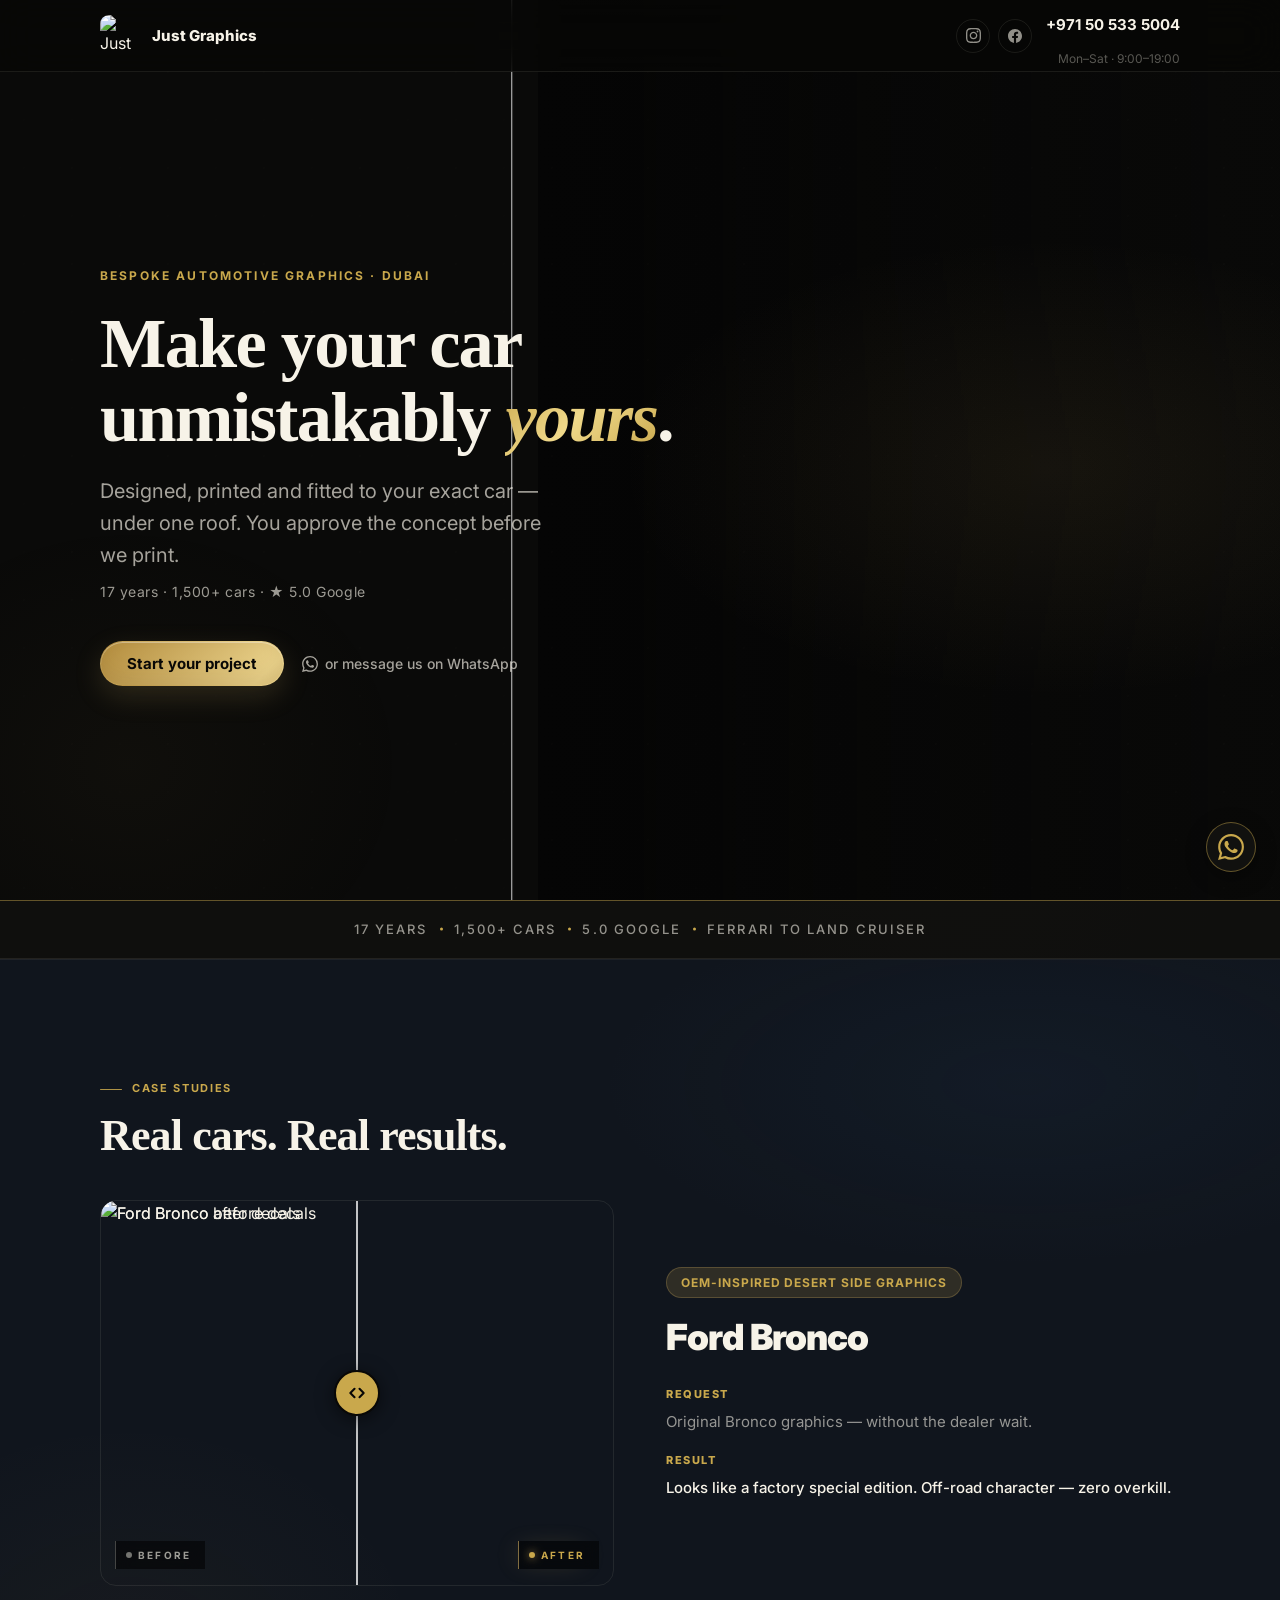
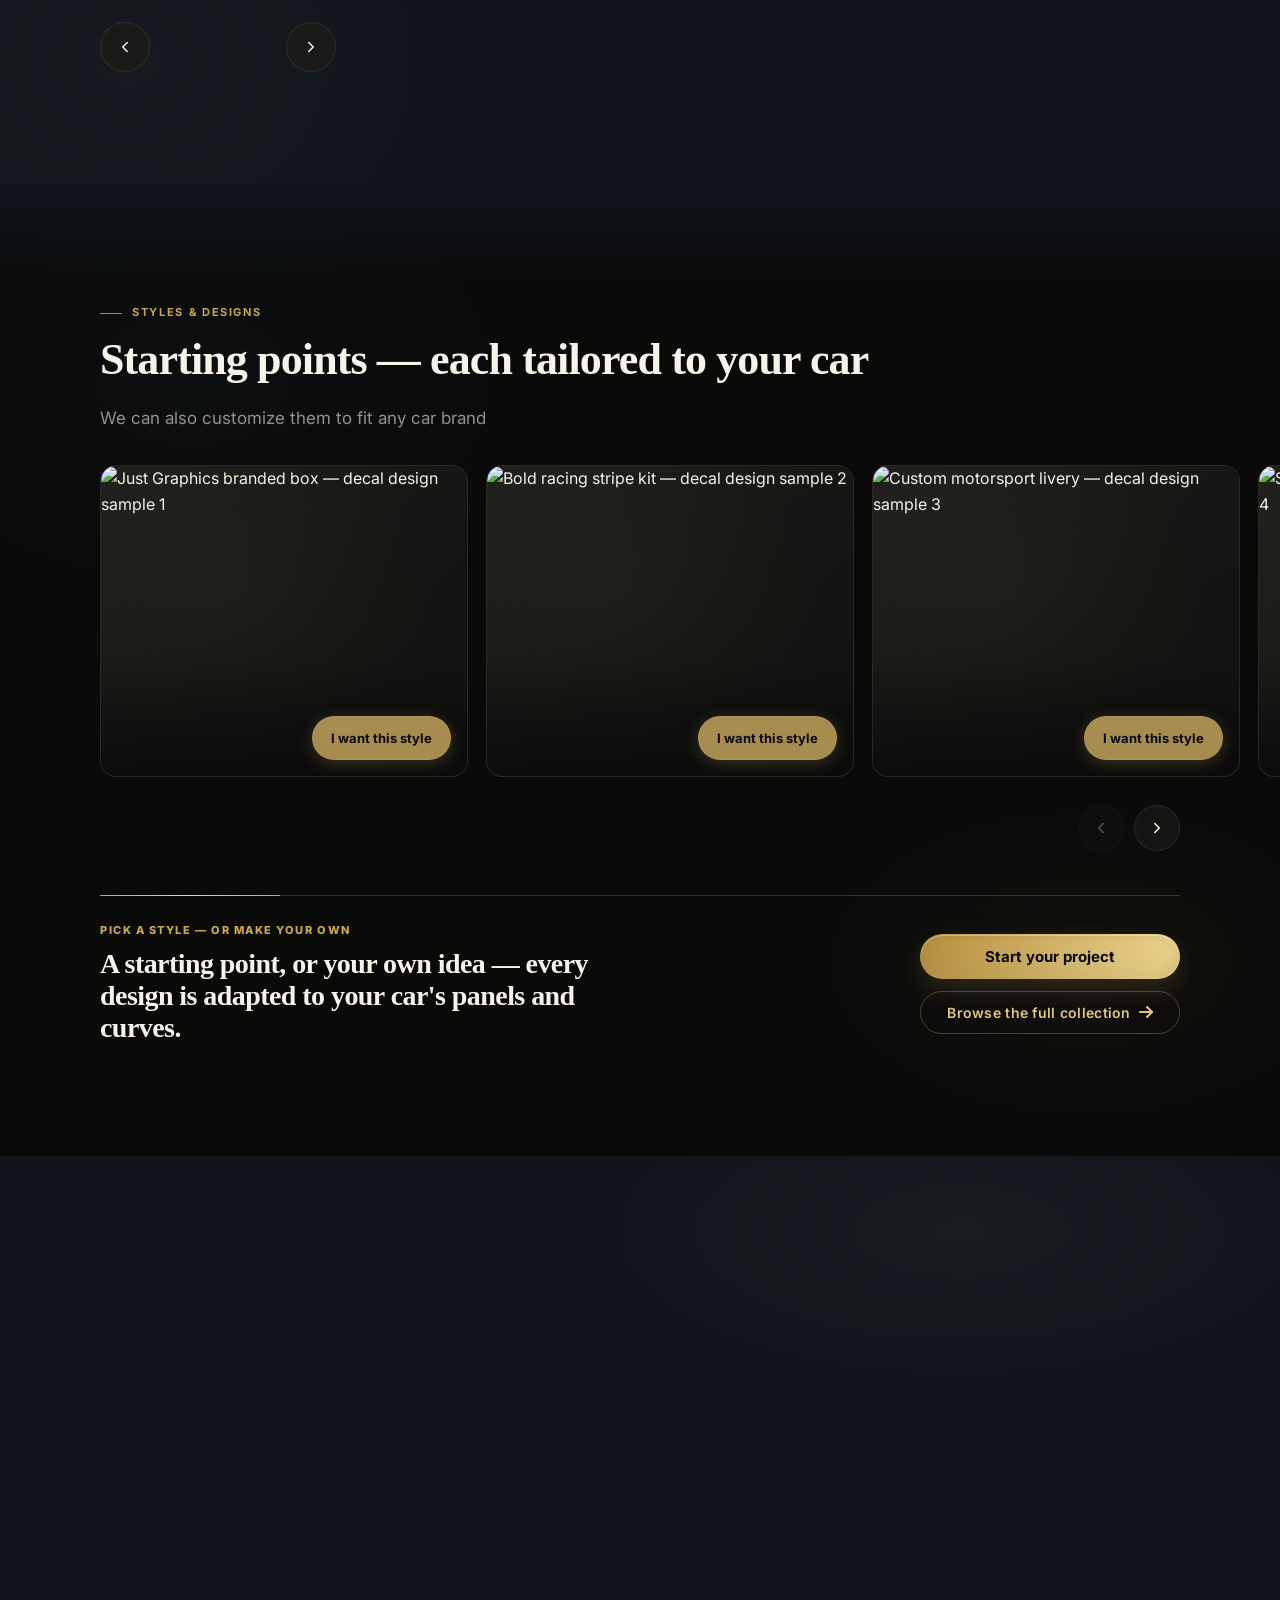
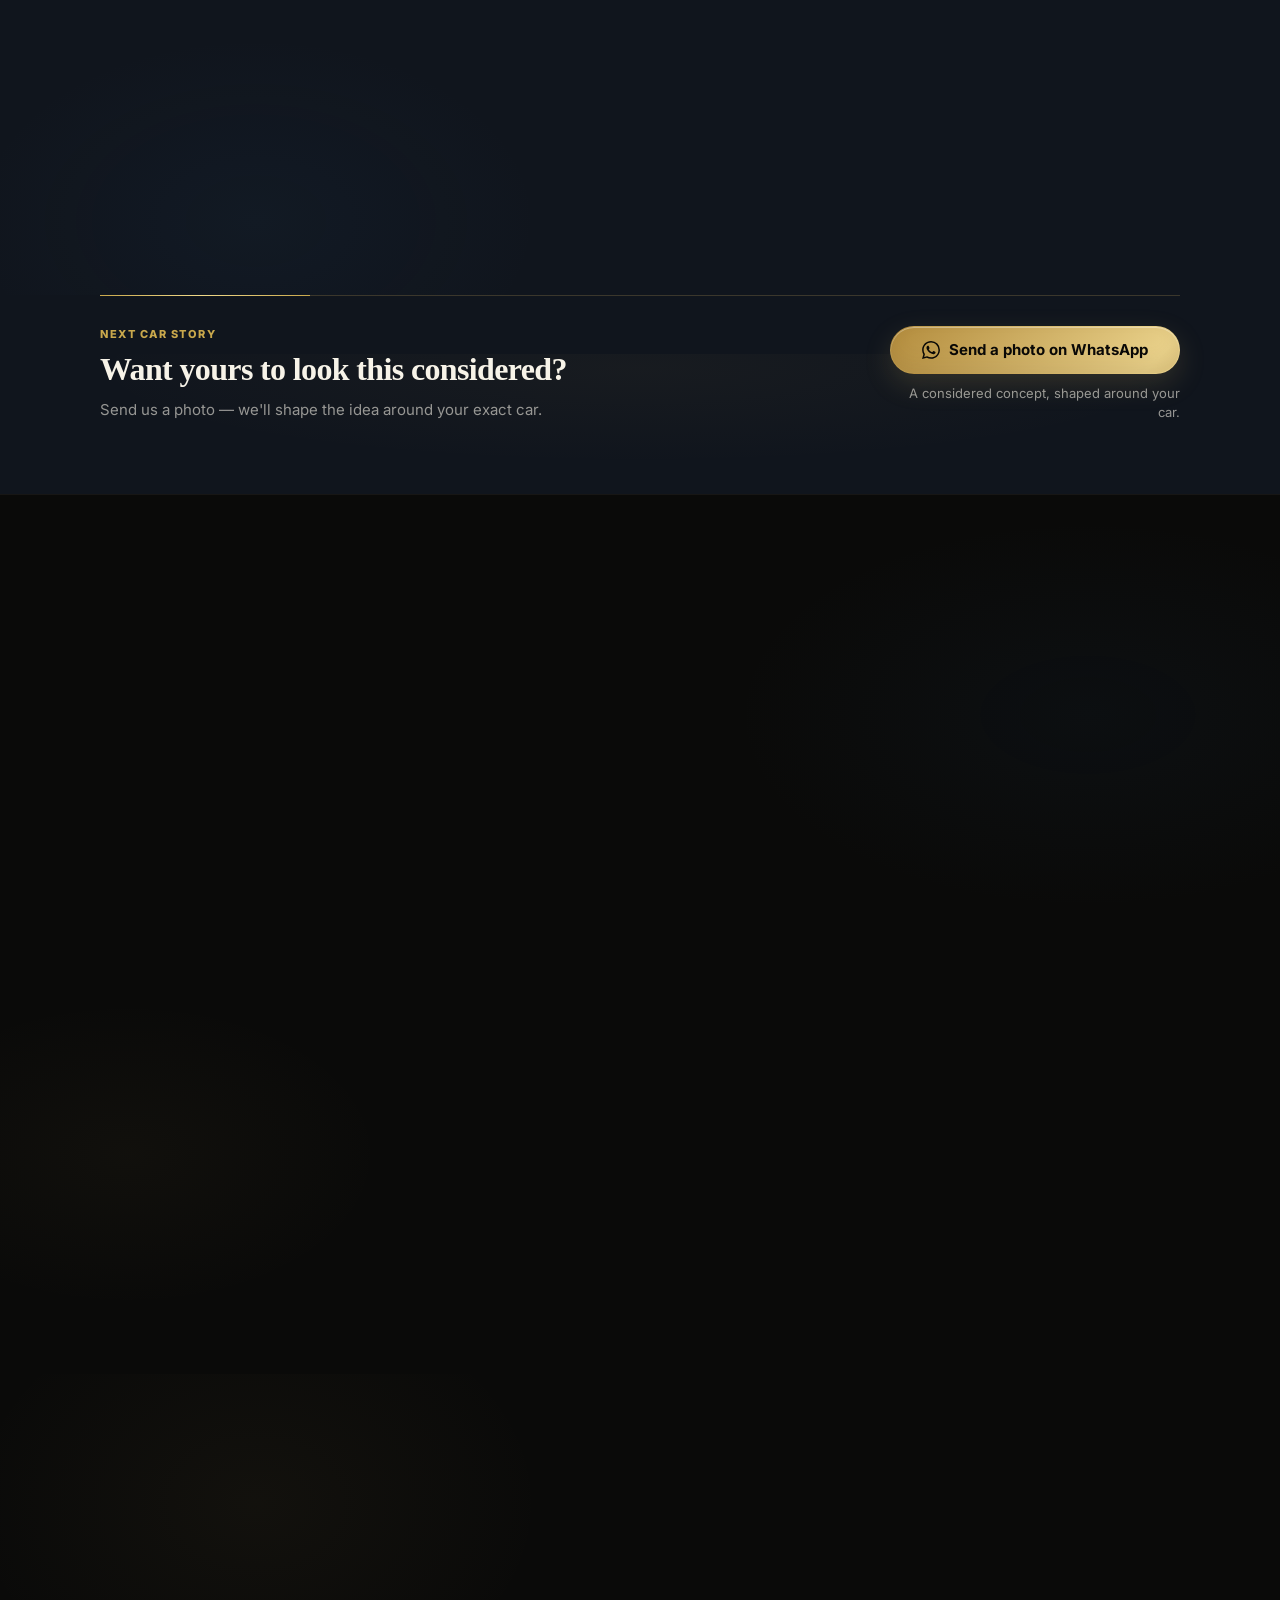
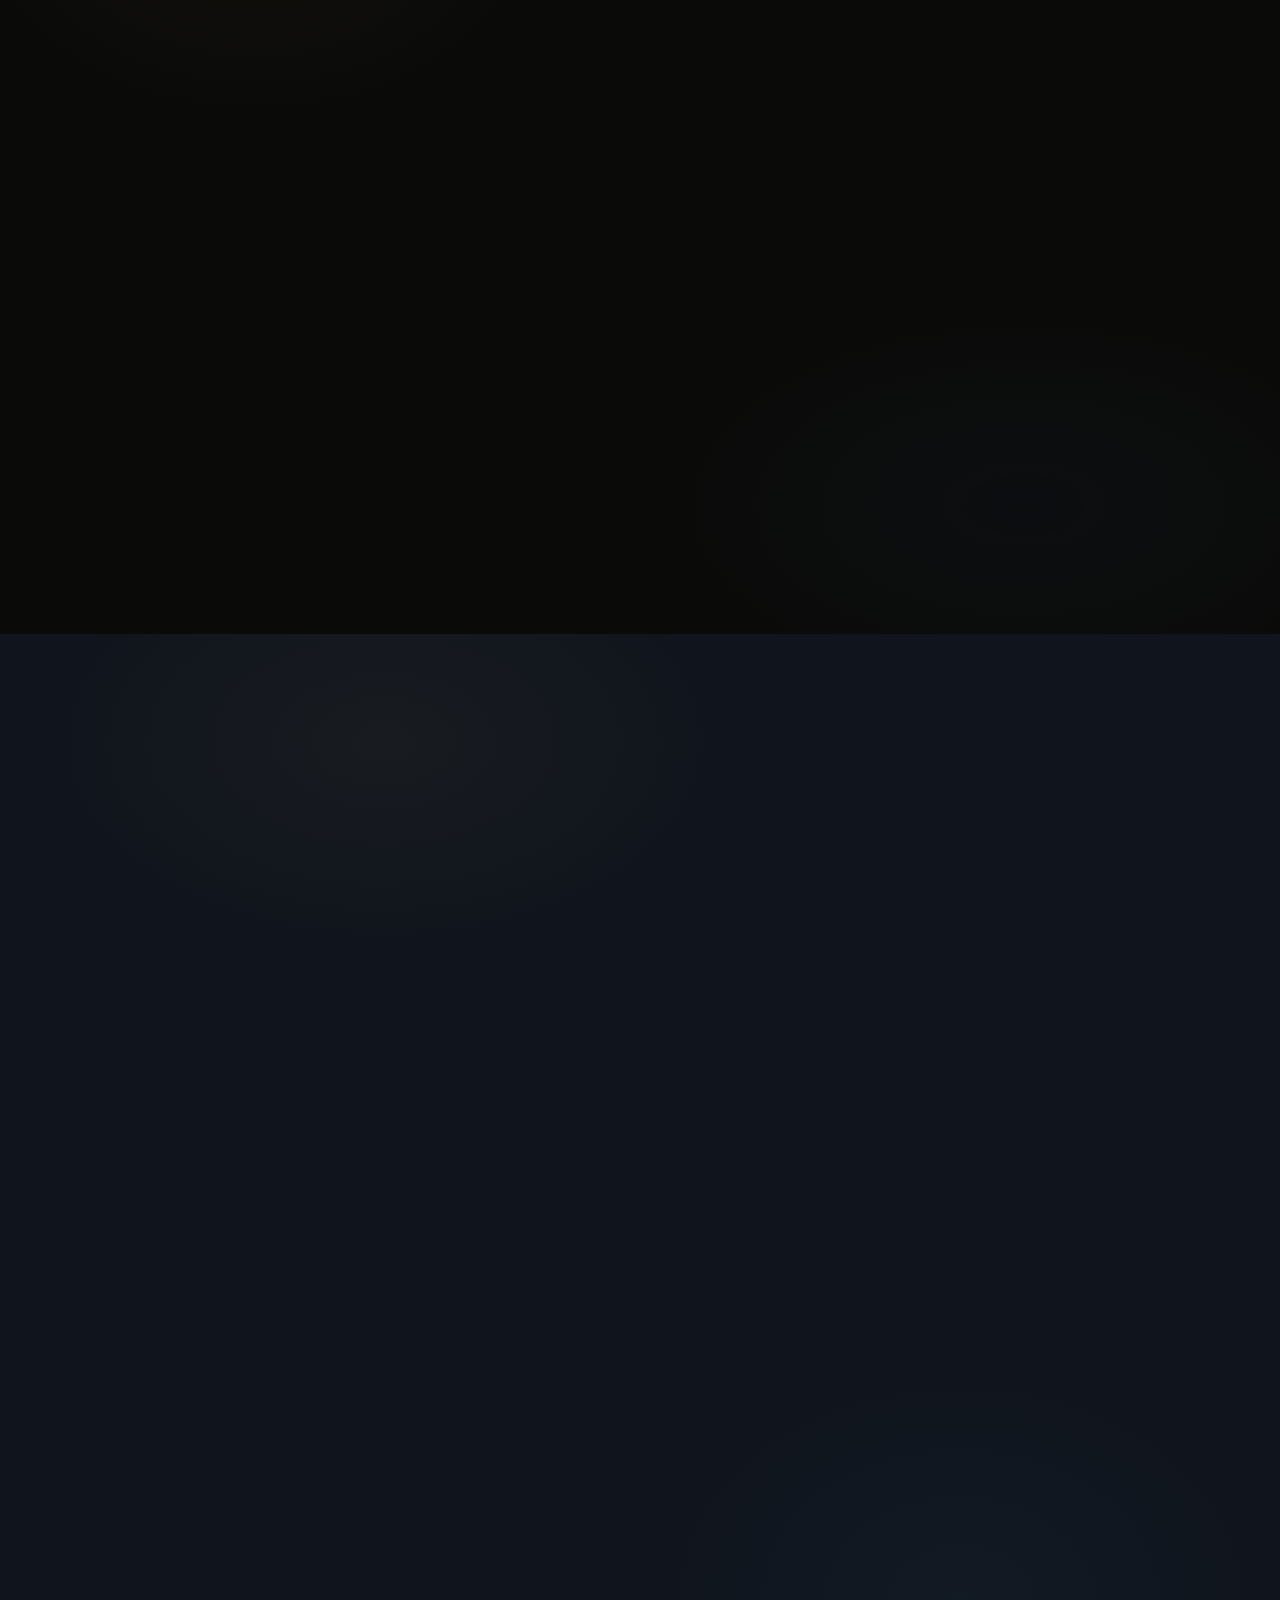
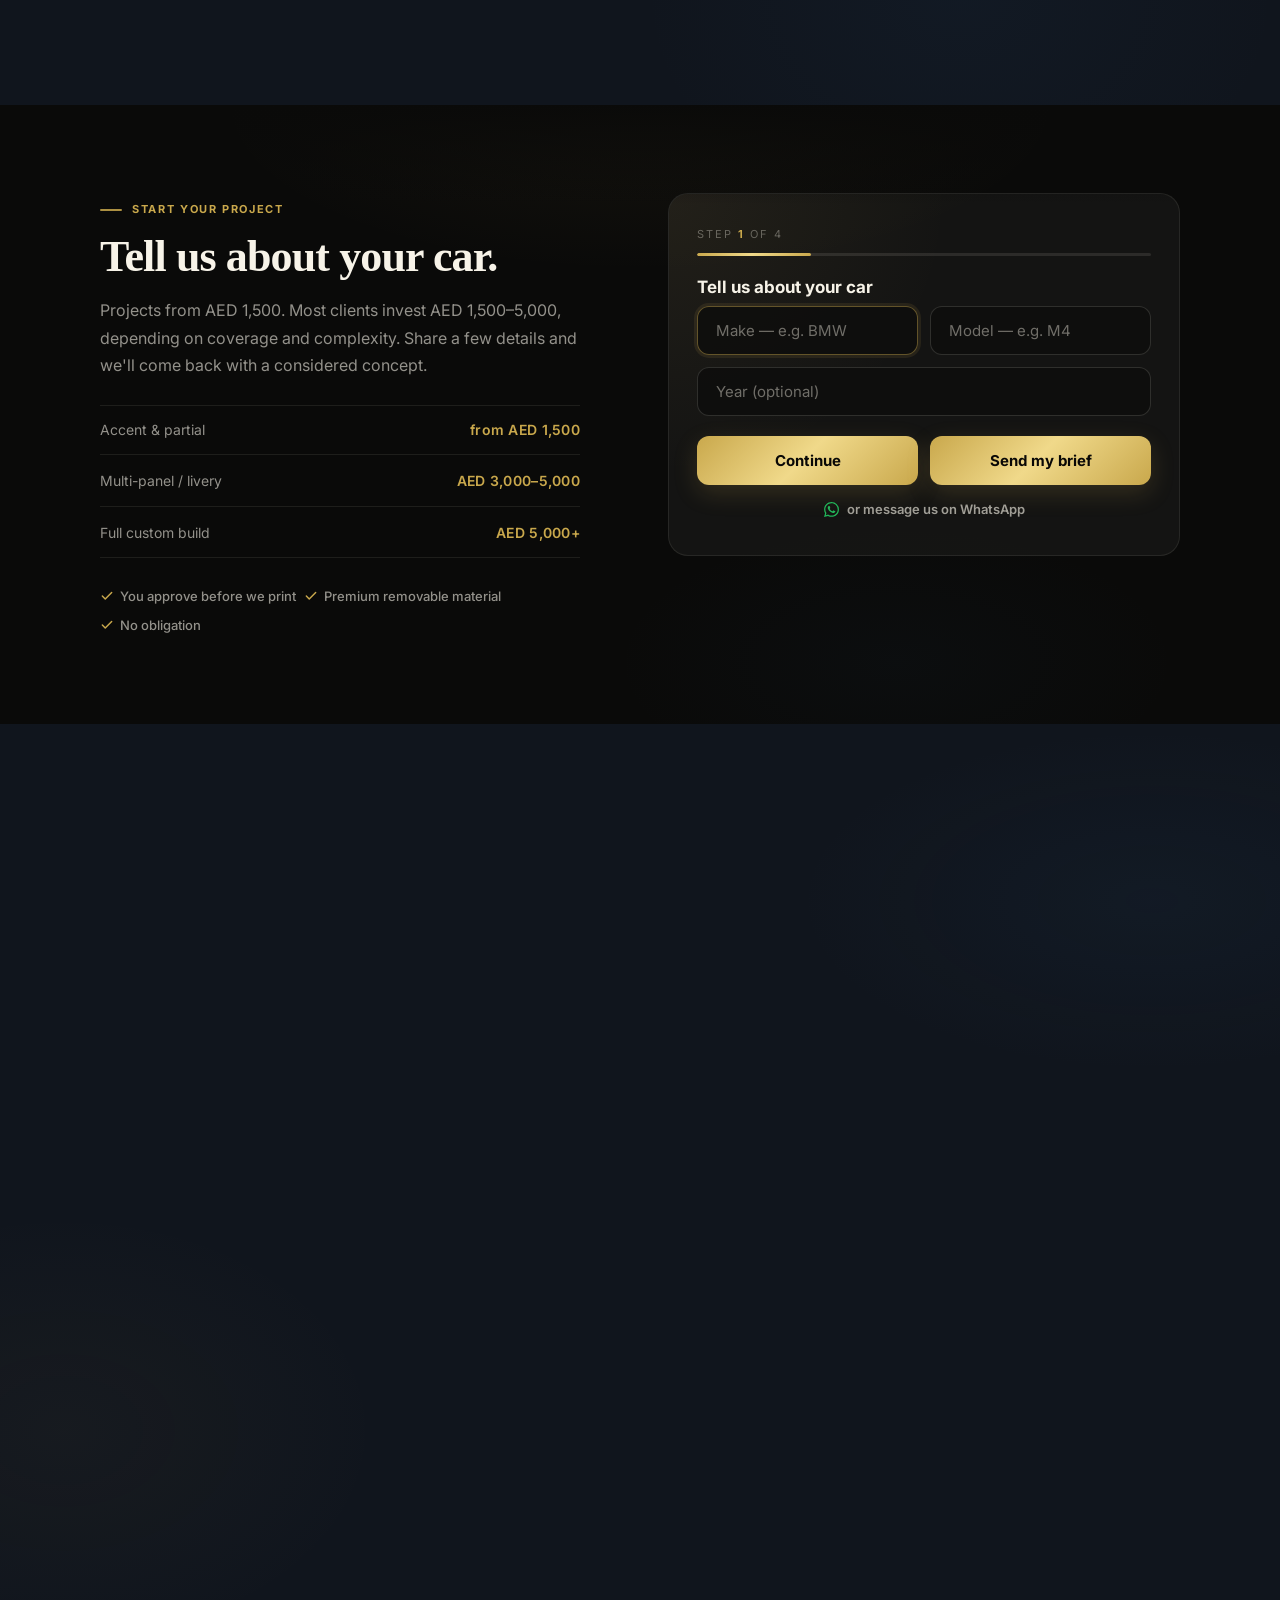
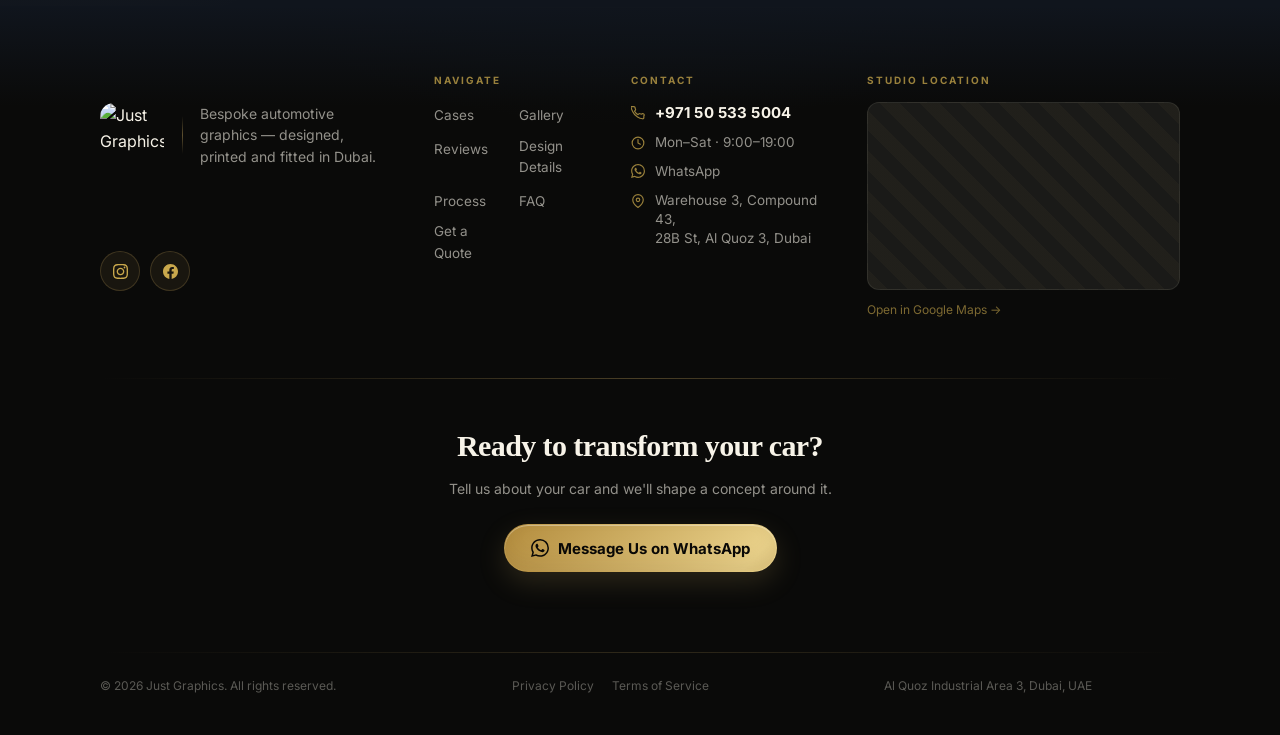
==== commit 4541db88: "redesign: swap fonts to Fraunces + Inter + Space Mono Co-Authored-By: Claude Opus 4.8 <noreply@anthr" ====
--- a/index.html
+++ b/index.html
@@ -91,9 +91,9 @@
 
   <link rel="preconnect" href="https://fonts.googleapis.com">
   <link rel="preconnect" href="https://fonts.gstatic.com" crossorigin>
-  <!-- Non-render-blocking font load: Inter + Playfair Display -->
-  <link rel="preload" as="style" href="https://fonts.googleapis.com/css2?family=Inter:wght@400;500;600;700;800;900&family=Playfair+Display:ital,wght@0,700;0,900;1,700;1,900&display=swap" onload="this.onload=null;this.rel='stylesheet'">
-  <noscript><link rel="stylesheet" href="https://fonts.googleapis.com/css2?family=Inter:wght@400;500;600;700;800;900&family=Playfair+Display:ital,wght@0,700;0,900;1,700;1,900&display=swap"></noscript>
+  <!-- Non-render-blocking font load: Fraunces + Inter + Space Mono -->
+  <link rel="preload" as="style" href="https://fonts.googleapis.com/css2?family=Fraunces:ital,opsz,wght@0,9..144,300;0,9..144,400;0,9..144,500;1,9..144,300&family=Inter:wght@400;500;600;700&family=Space+Mono:ital,wght@0,400;0,700;1,400&display=swap" onload="this.onload=null;this.rel='stylesheet'">
+  <noscript><link rel="stylesheet" href="https://fonts.googleapis.com/css2?family=Fraunces:ital,opsz,wght@0,9..144,300;0,9..144,400;0,9..144,500;1,9..144,300&family=Inter:wght@400;500;600;700&family=Space+Mono:ital,wght@0,400;0,700;1,400&display=swap"></noscript>
   <!-- Preload LCP hero image (WebP for modern browsers) -->
   <link rel="preload" as="image" href="ferrari-after.webp" fetchpriority="high">
   <!-- DNS prefetch for third-party origins used on page -->
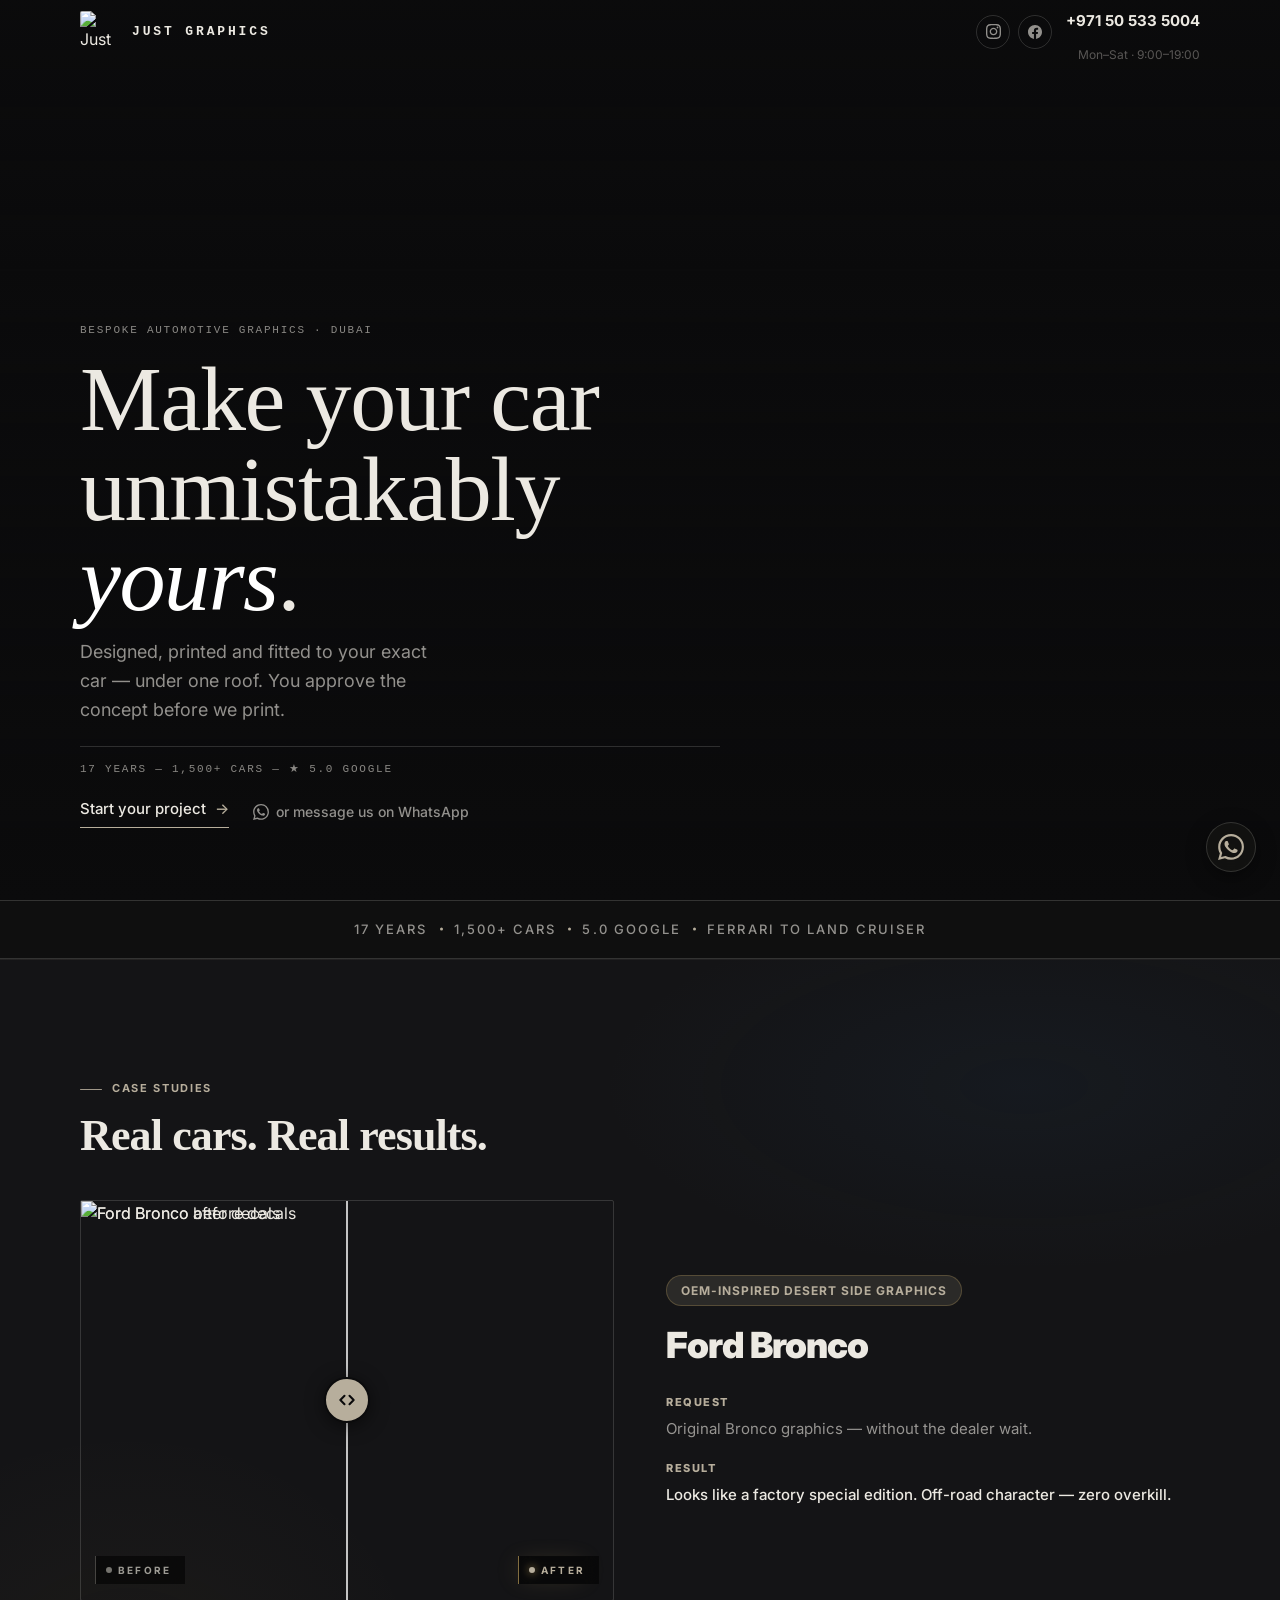
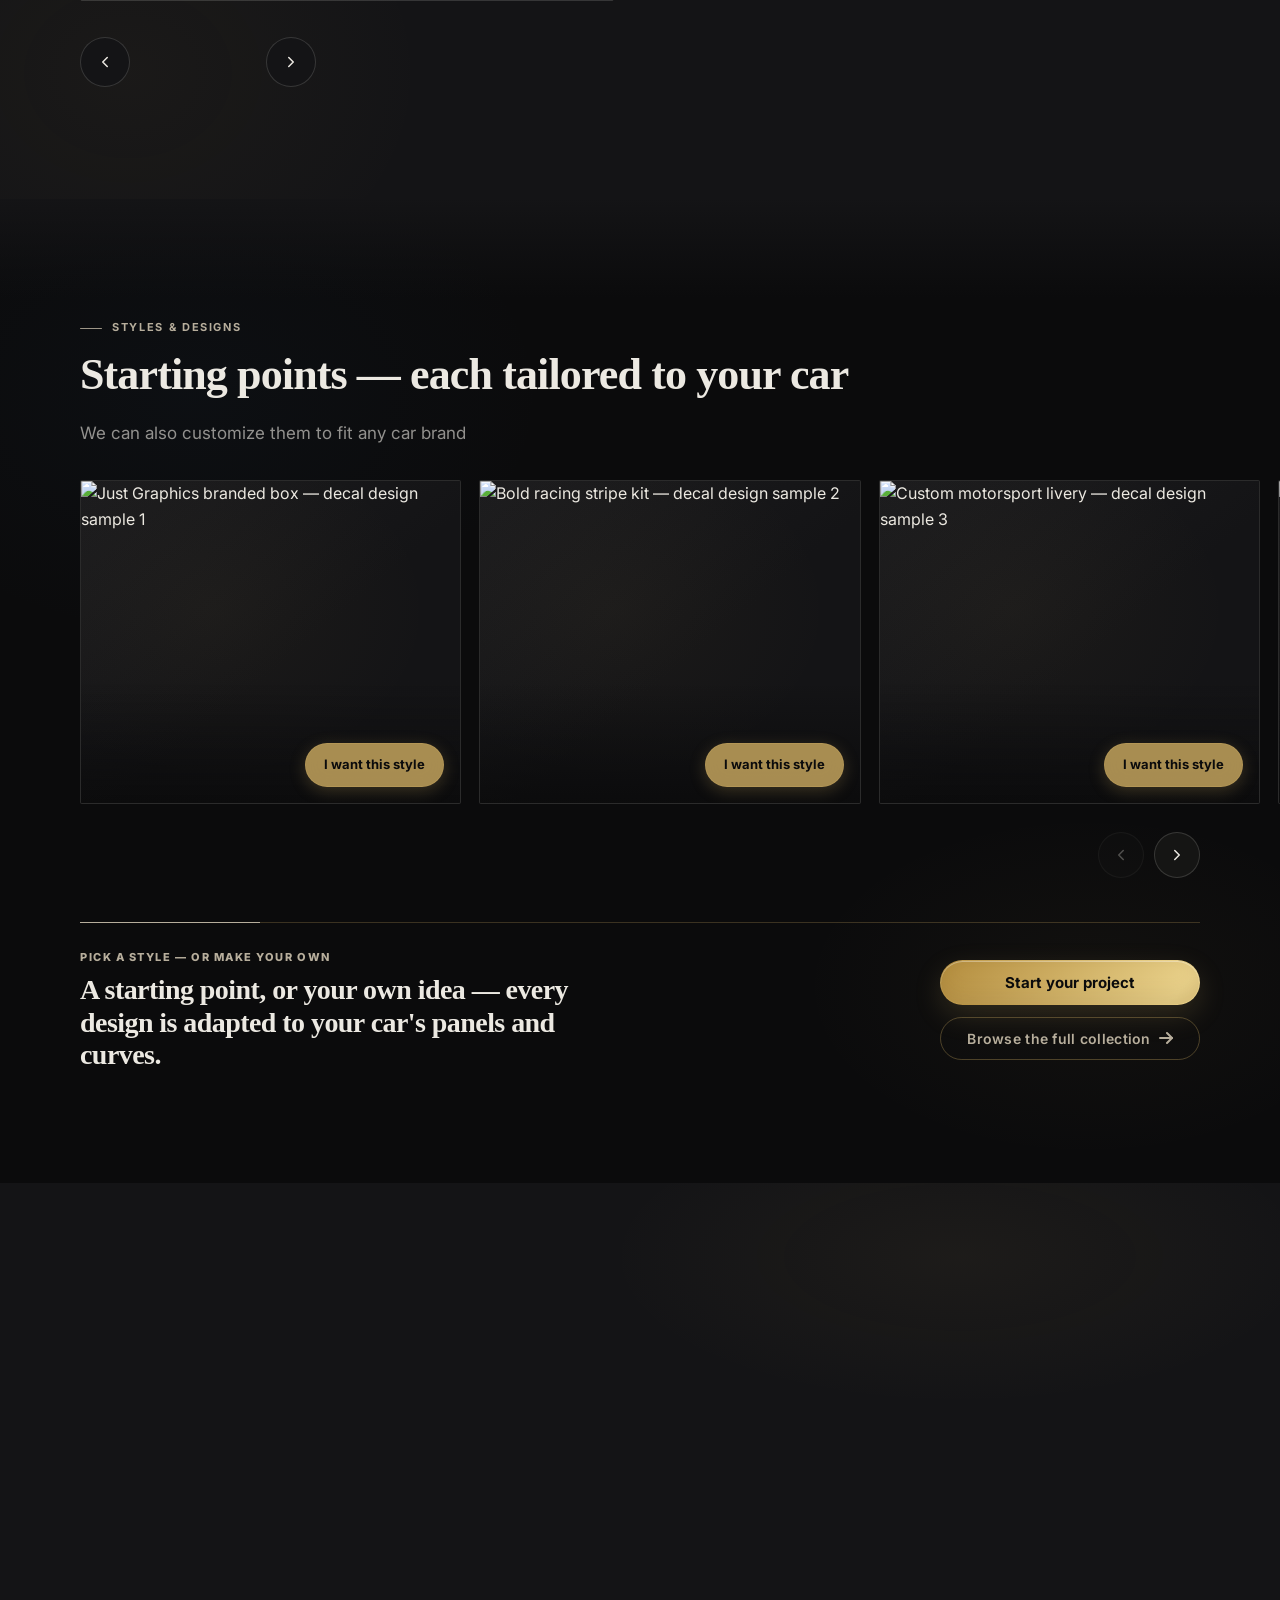
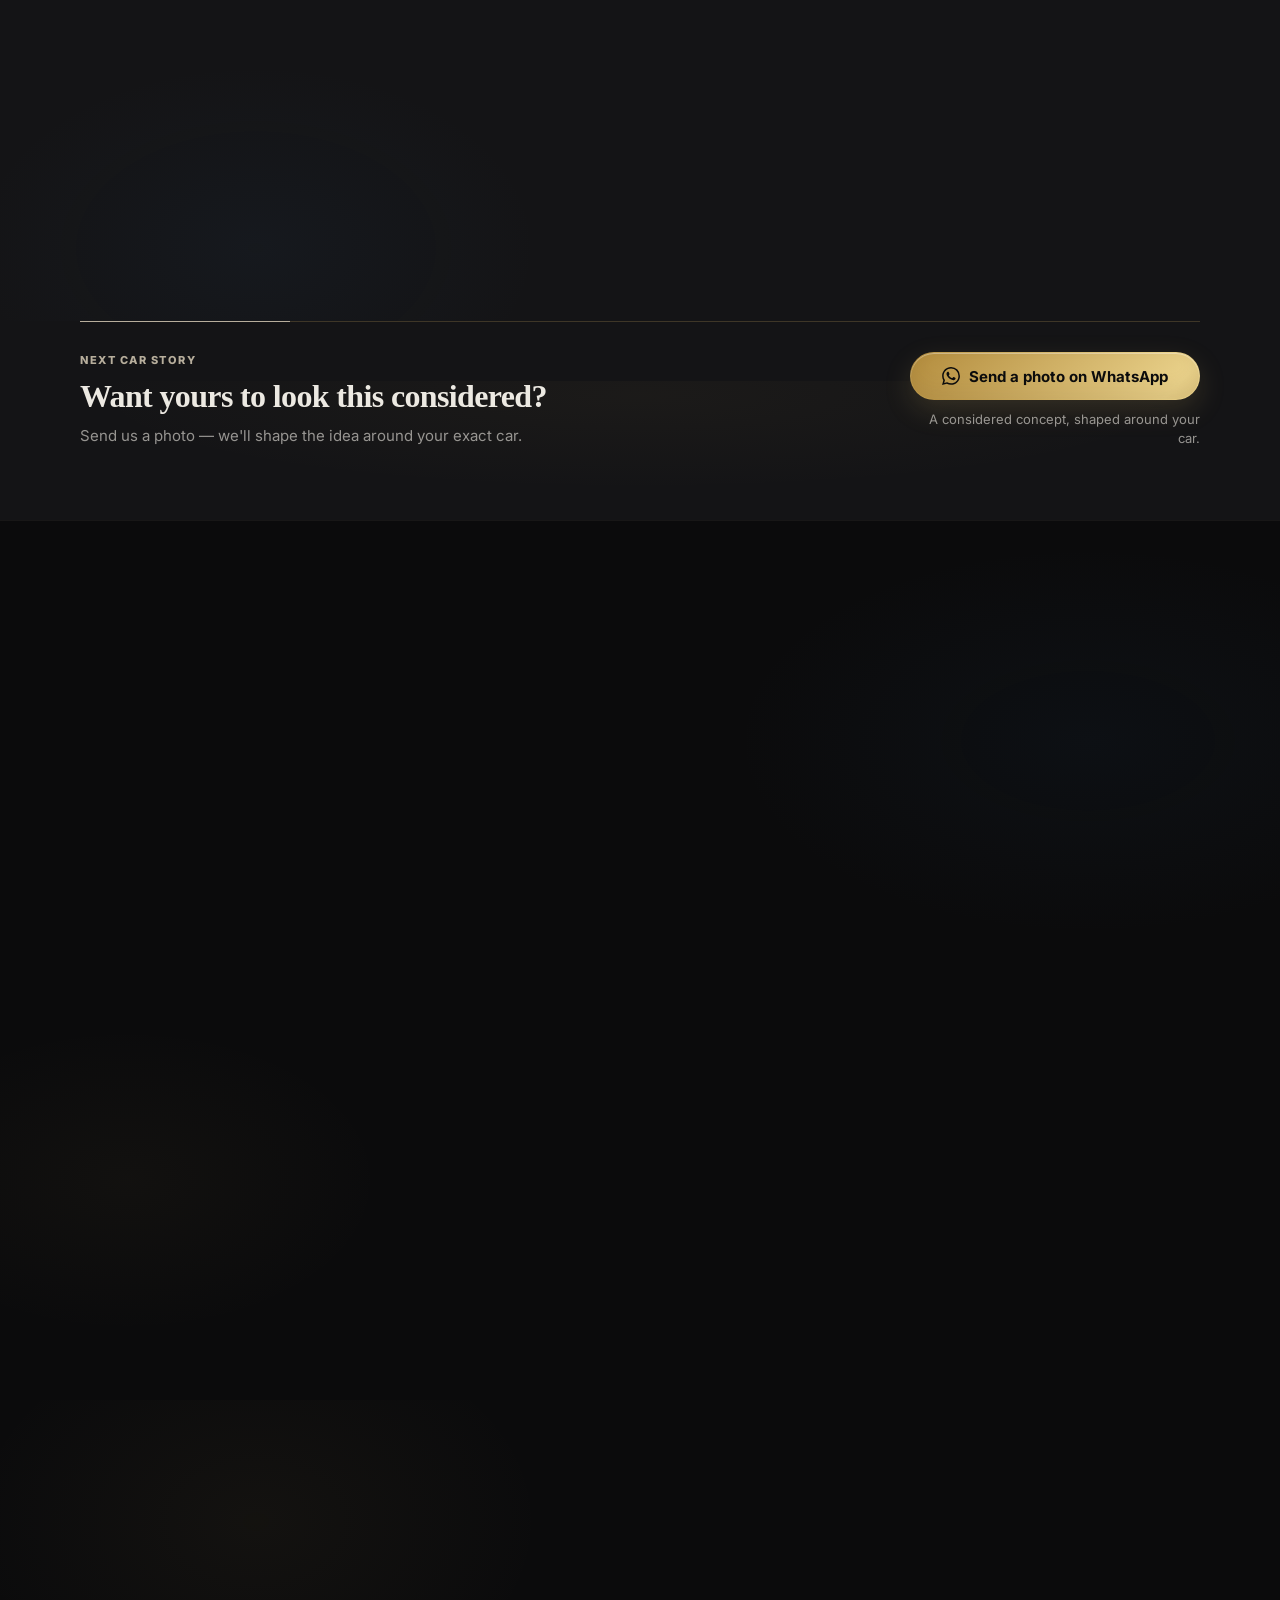
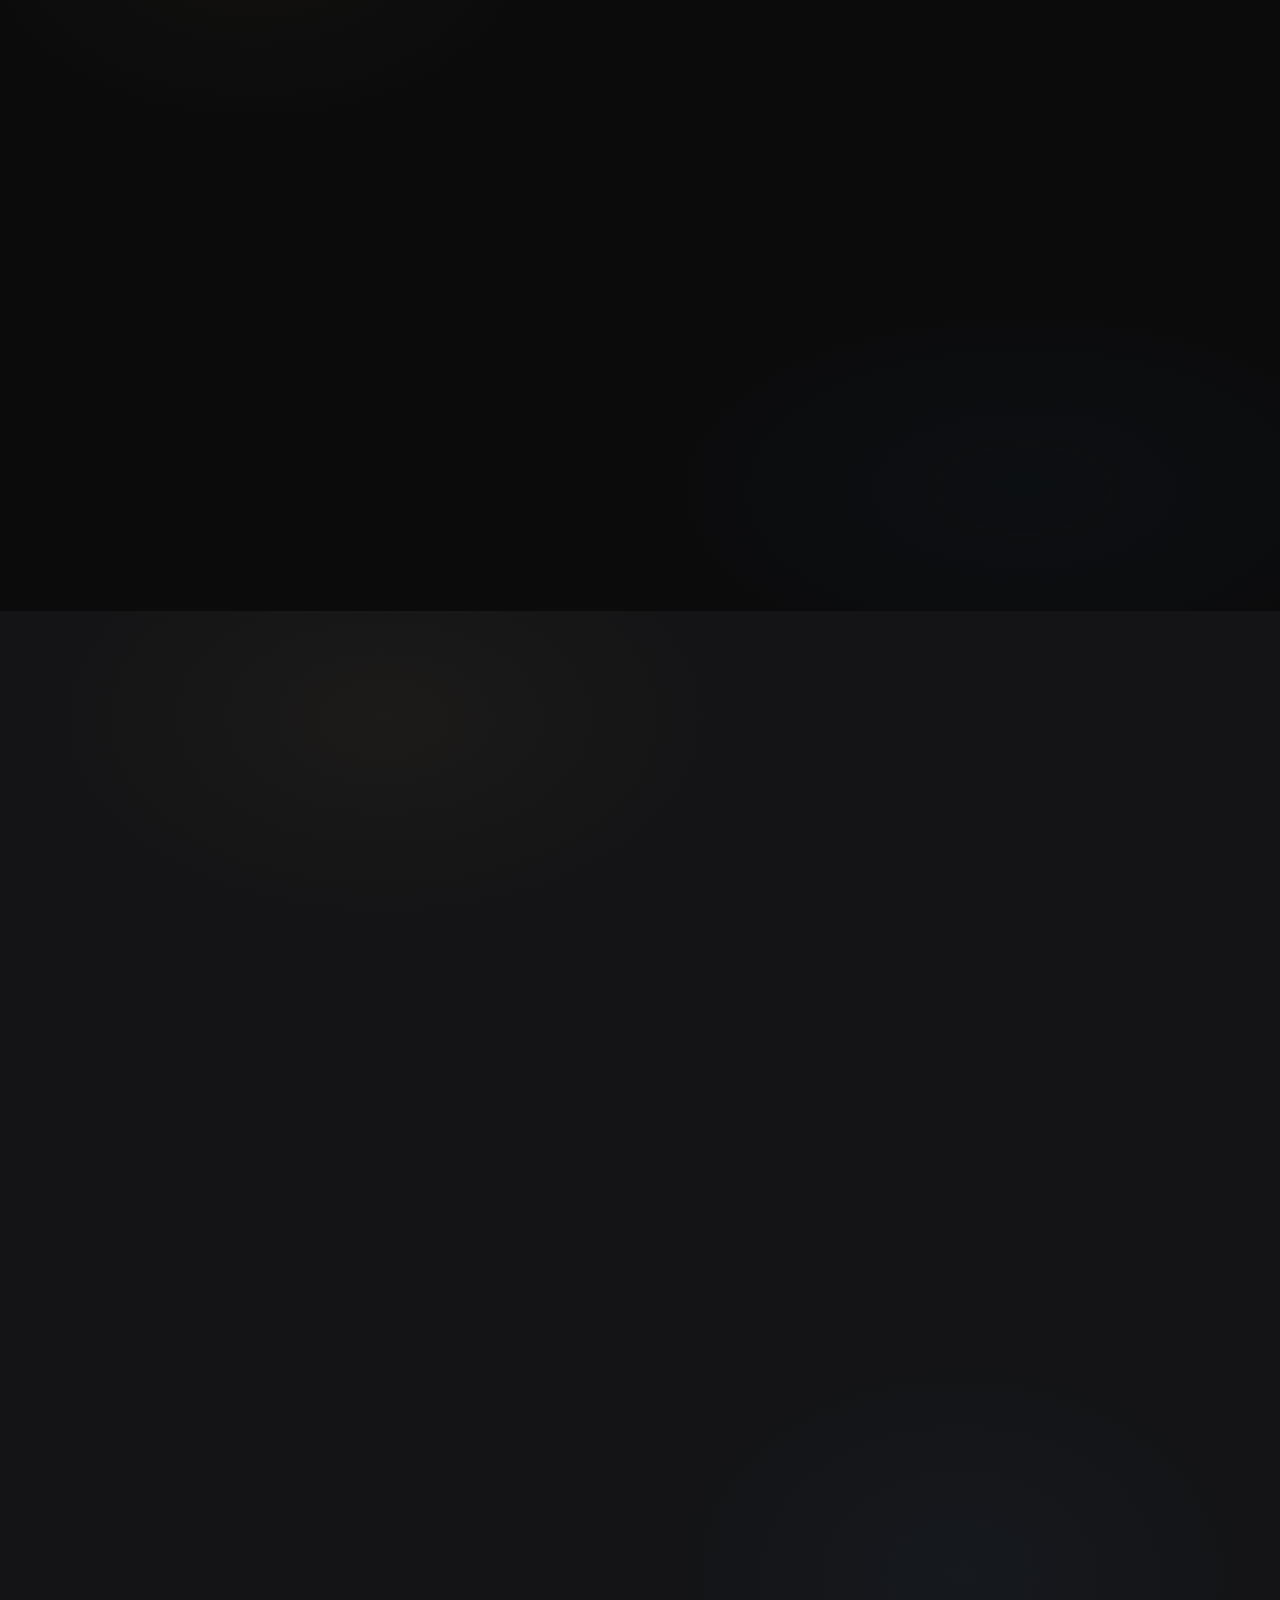
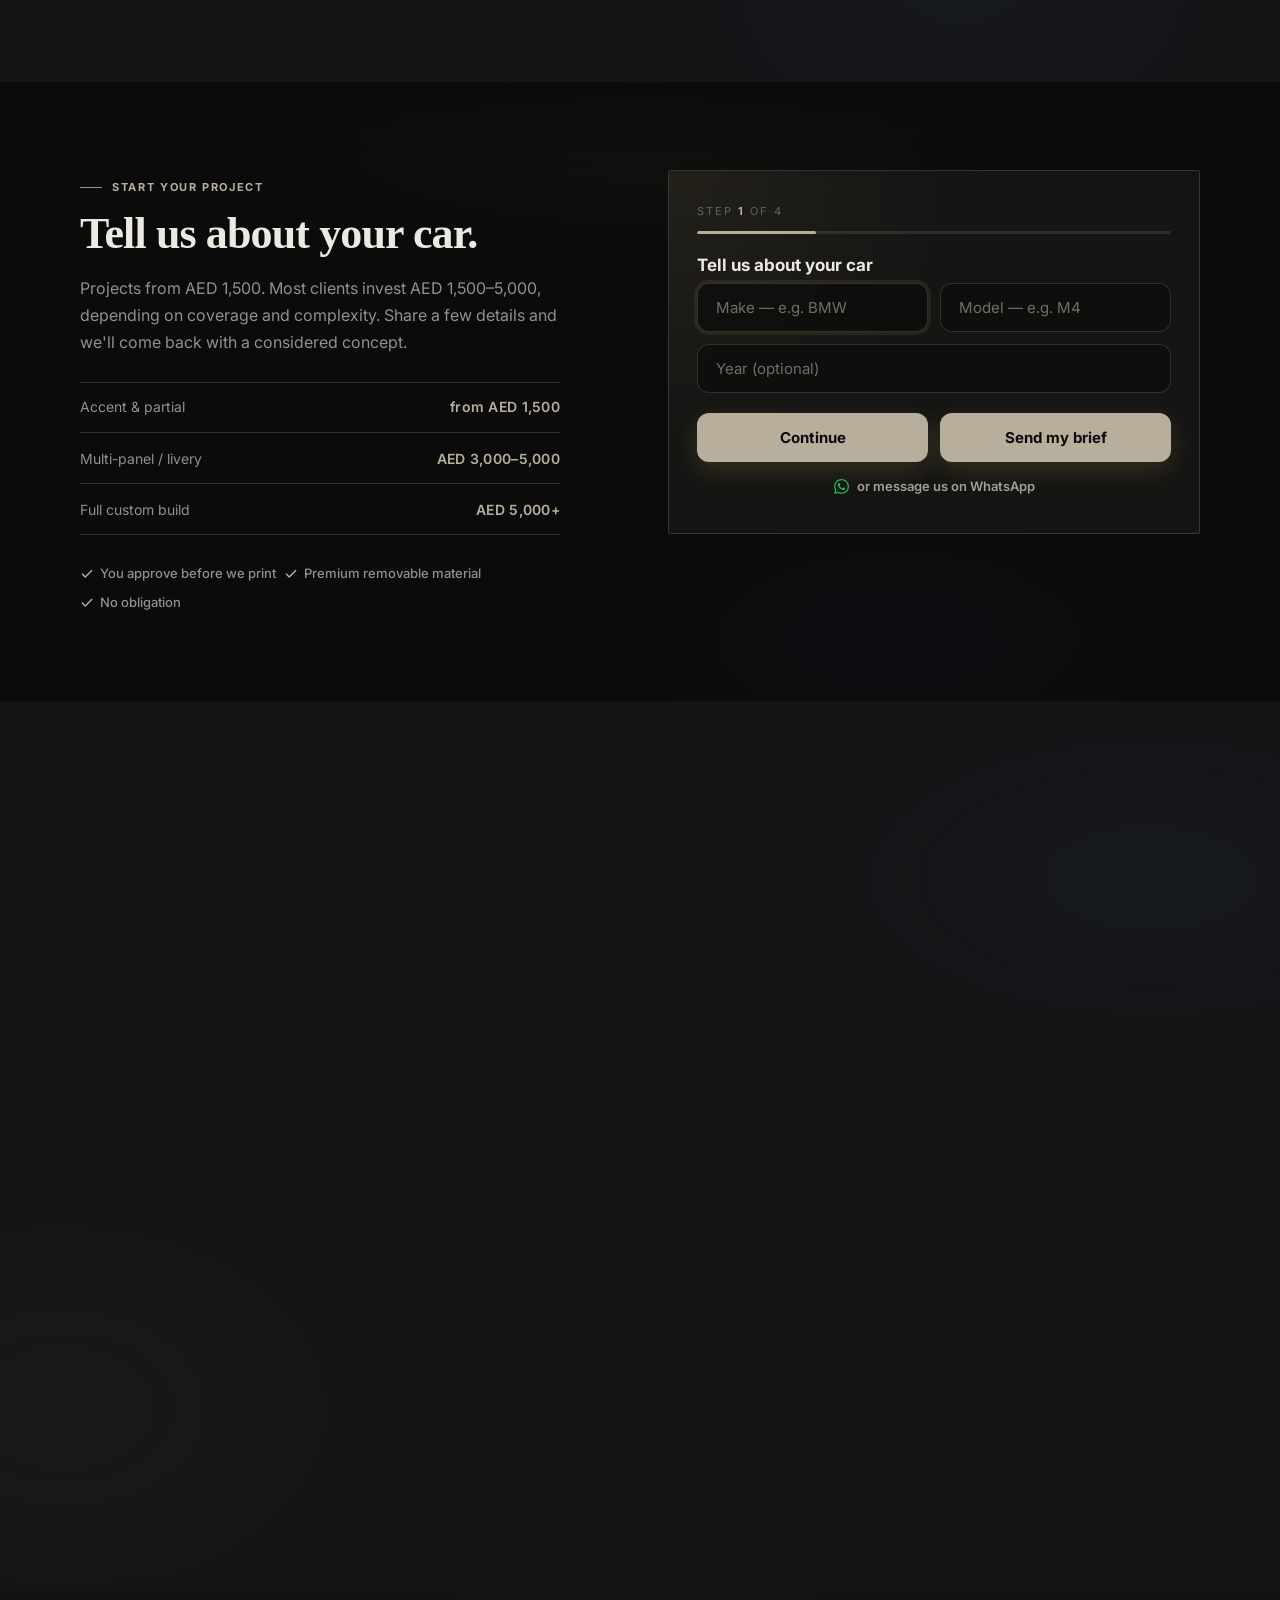
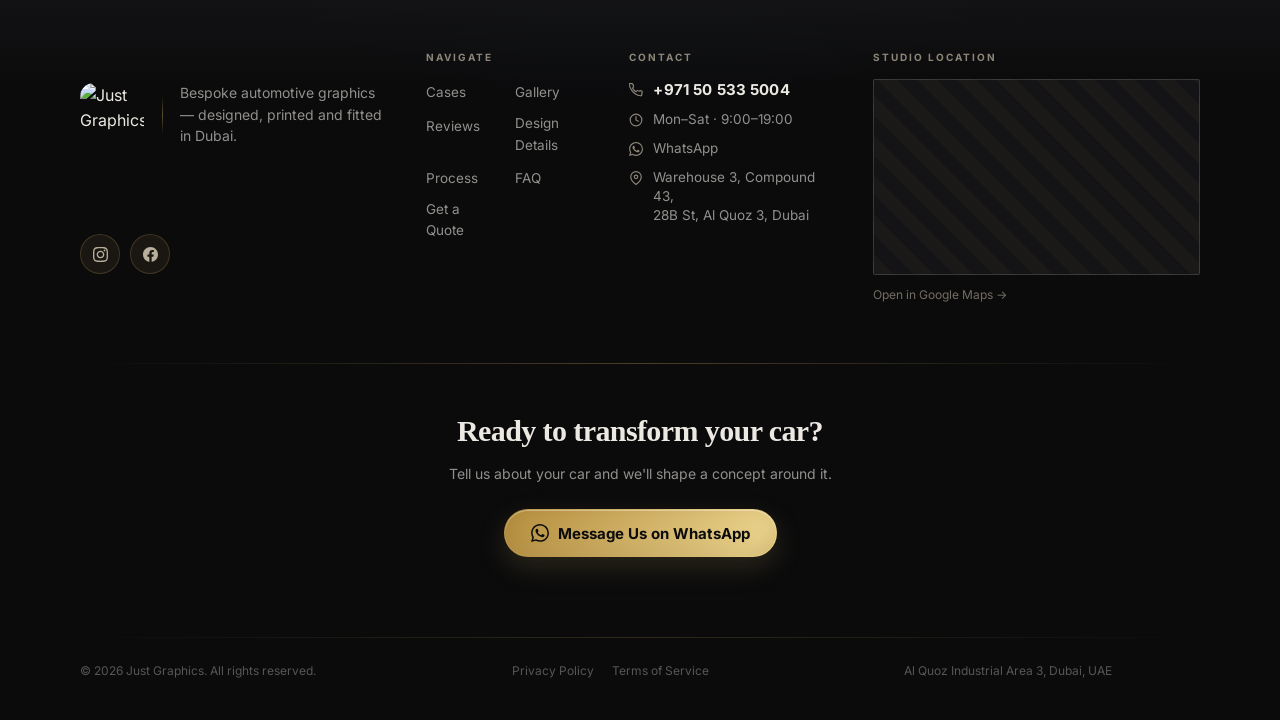
==== commit d2db4bfc: "redesign: editorial hero (full-bleed graded photo, Fraunces headline, text CTA) Co-Authored-By: Clau" ====
--- a/index.html
+++ b/index.html
@@ -195,26 +195,26 @@
 
   <!-- Real car photo background (Ferrari with gold stripe) -->
   <div class="hero__photo" aria-hidden="true">
-    <img src="ferrari-after.webp" alt="" draggable="false" fetchpriority="high" loading="eager" width="1254" height="1254">
-  </div>
-
-  <!-- Ambient glow + dot grid on top -->
-  <div class="hero__glow"  aria-hidden="true"></div>
-  <div class="hero__grid"  aria-hidden="true"></div>
+    <img class="u-grade" src="ferrari-after.webp" alt="" draggable="false" fetchpriority="high" loading="eager" width="1254" height="1254">
+  </div>
+
+  <!-- Tonal veil -->
+  <div class="hero__veil" aria-hidden="true"></div>
 
   <div class="wrap">
     <div class="hero__content">
-      <p class="hero__eye">Bespoke Automotive Graphics · Dubai</p>
-      <h1 class="hero__h1">
+      <p class="hero__eye u-label">Bespoke Automotive Graphics · Dubai</p>
+      <h1 class="hero__h1 t-hero">
         Make your car unmistakably <em>yours</em>.
       </h1>
       <p class="hero__sub">Designed, printed and fitted to your exact car — under one roof. You approve the concept before we print.</p>
 
-      <p class="hero__credential">17 years · 1,500+ cars · ★ 5.0 Google</p>
+      <hr class="hero__rule u-rule">
+      <p class="hero__credential u-label">17 years — 1,500+ cars — ★ 5.0 Google</p>
 
       <div class="hero__cta">
-        <a href="#get-quote" class="btn btn-gold" data-event="start_project">
-          Start your project
+        <a href="#get-quote" class="hero__cta-link" data-event="start_project">
+          Start your project <span>→</span>
         </a>
         <a href="https://api.whatsapp.com/send/?phone=971505335004&text=Hi%2C+I%27d+like+to+start+a+project+for+my+car&type=phone_number&app_absent=0"
            target="_blank" rel="noopener noreferrer" class="hero__wa-alt" data-event="contact_whatsapp">
--- a/assets/site.css
+++ b/assets/site.css
@@ -1,40 +1,27 @@
 /* ─── Tokens ─────────────────────────────────── */
     :root {
-      --bg:         #0A0A09;
-      --bg-surface: #10151D;
-      --bg-card:    #1A1A18;
-      --bg-card-2:  #23231F;
-      --border:     rgba(244,238,221,0.085);
-      --bh:         rgba(244,238,221,0.16);
-      --gold:       #C9A84C;
-      --gold-h:     #E2C87E;
-      --gold-d:     rgba(201,168,76,0.10);
-      --gold-d2:    rgba(201,168,76,0.17);
-      --gold-line:  rgba(201,168,76,0.45);
-      --paper:      #F4EFE6;
-      --text:       #F7F3E8;
-      --sub:        rgba(247,243,232,0.58);
-      --muted:      rgba(247,243,232,0.34);
-      --ink:        #090806;
-      --bg-veil:    #050505;
-      --bg-panel:   #0E1218;
-      --bg-media:   #111111;
-      --bg-media-h: #20201D;
-      --bg-media-m: #151513;
-      --font:       'Inter', system-ui, -apple-system, sans-serif;
-      --font-serif: 'Playfair Display', Georgia, 'Times New Roman', serif;
-      --gold-grad:  linear-gradient(135deg, #C9A84C 0%, #F0D98A 48%, #C9A84C 100%);
-      --steel:      #1A3A5C;
-      --steel-h:    #2A5480;
-      --steel-d:    rgba(26,58,92,0.12);
-      --steel-d2:   rgba(26,58,92,0.22);
-      --steel-grad: linear-gradient(135deg, #1A3A5C 0%, #2E6499 50%, #1A3A5C 100%);
-      --nh:         72px;
-      --mw:         1200px;
-      --rmd:        12px;
-      --rlg:        16px;
-      --rxl:        20px;
-      --t:          0.25s ease;
+      --ink:#0B0B0C; --ink-2:#141416; --ink-3:#1C1C1E;
+      --bone:#ECE9E2; --bone-2:#DCD8CF;
+      --grey:#8A8884; --sub:rgba(236,233,226,.60); --muted:rgba(236,233,226,.34);
+      --platinum:#B7AE9C; --platinum-d:rgba(183,174,156,.14);
+      --line:rgba(236,233,226,.16); --line-ink:rgba(11,11,12,.14);
+      --text:#ECE9E2;
+      --font:'Inter',system-ui,-apple-system,sans-serif;
+      --font-display:'Fraunces',Georgia,serif;
+      --font-mono:'Space Mono',ui-monospace,monospace;
+      --r:2px;            /* near-zero radius — no rounded cards */
+      --nh:64px; --mw:1240px;
+      --t:.3s cubic-bezier(.22,1,.36,1);
+      --ease:cubic-bezier(.22,1,.36,1);
+      /* legacy aliases kept so un-migrated rules don't break mid-refactor — removed in D5.3 */
+      --bg:var(--ink); --bg-surface:var(--ink-2); --bg-card:var(--ink-2); --bg-card-2:var(--ink-3);
+      --bg-veil:var(--ink); --bg-panel:var(--ink-2); --bg-media:var(--ink-2); --bg-media-h:var(--ink-3); --bg-media-m:var(--ink-2);
+      --border:var(--line); --bh:var(--line);
+      --gold:var(--platinum); --gold-h:var(--platinum); --gold-line:var(--line);
+      --gold-d:var(--platinum-d); --gold-d2:var(--platinum-d); --gold-grad:var(--platinum);
+      --steel:var(--platinum); --steel-h:var(--platinum); --steel-d:var(--platinum-d); --steel-d2:var(--platinum-d); --steel-grad:var(--platinum);
+      --paper:var(--bone); --font-serif:var(--font-display);
+      --rmd:var(--r); --rlg:var(--r); --rxl:var(--r);
     }
 
     /* ─── Reset ─────────────────────────────────── */
@@ -42,9 +29,7 @@
     html { scroll-behavior: smooth; }
     body {
       font-family: var(--font);
-      background:
-        radial-gradient(ellipse 60% 45% at 75% -10%, rgba(196,164,93,0.055), transparent 58%),
-        var(--bg);
+      background: var(--ink);
       color: var(--text);
       line-height: 1.6;
       -webkit-font-smoothing: antialiased;
@@ -60,6 +45,40 @@
       [data-animate] { opacity: 1 !important; transform: none !important; }
       html { scroll-behavior: auto; }
     }
+
+    /* ─── Editorial utilities ─── */
+    .u-mono{font-family:var(--font-mono);text-transform:uppercase;letter-spacing:.16em;}
+    .u-label{font-family:var(--font-mono);font-size:clamp(10px,2.6vw,11px);letter-spacing:.16em;
+      text-transform:uppercase;color:var(--grey);}
+    .u-display{font-family:var(--font-display);font-weight:300;letter-spacing:-.01em;line-height:1.0;}
+    .u-rule{height:1px;background:var(--line);border:0;width:100%;}
+    .section--ink   .u-rule{background:var(--line);}
+    .section--bone  .u-rule{background:var(--line-ink);}
+
+    /* section light/dark cadence */
+    .section--ink { background:var(--ink);  color:var(--bone); }
+    .section--bone{ background:var(--bone); color:var(--ink);  }
+    .section--bone .u-label{color:#6f6c66;}
+
+    /* image grade — unify existing photos */
+    .u-grade{filter:grayscale(.12) contrast(1.06) brightness(.9) saturate(.92);}
+    .u-grade--soft{filter:grayscale(.08) contrast(1.04);}
+
+    /* film grain overlay (cheap, GPU) */
+    .u-grain::after{content:"";position:absolute;inset:0;pointer-events:none;opacity:.05;
+      background-image:url("data:image/svg+xml,%3Csvg xmlns='http://www.w3.org/2000/svg' width='120' height='120'%3E%3Cfilter id='n'%3E%3CfeTurbulence type='fractalNoise' baseFrequency='.9' numOctaves='2'/%3E%3C/filter%3E%3Crect width='100%25' height='100%25' filter='url(%23n)'/%3E%3C/svg%3E");}
+
+    /* oversized numbered index */
+    .u-index{font-family:var(--font-display);font-weight:300;line-height:.8;
+      font-size:clamp(40px,12vw,120px);color:currentColor;opacity:.9;}
+
+    /* type scale */
+    .t-hero{font-family:var(--font-display);font-weight:300;line-height:.98;letter-spacing:-.015em;
+      font-size:clamp(38px,11vw,92px);}
+    .t-title{font-family:var(--font-display);font-weight:300;line-height:1.02;letter-spacing:-.01em;
+      font-size:clamp(28px,7vw,56px);}
+    .t-quote{font-family:var(--font-display);font-weight:300;line-height:1.28;
+      font-size:clamp(20px,5.5vw,32px);}
 
     /* ─── Container ─────────────────────────────── */
     .wrap {
@@ -261,20 +280,22 @@
       inset: 0 0 auto 0;
       height: var(--nh);
       z-index: 900;
-      background: rgba(7,7,6,0.78);
-      backdrop-filter: blur(18px) saturate(120%);
-      -webkit-backdrop-filter: blur(18px) saturate(120%);
-      border-bottom: 1px solid var(--border);
-      transition: background var(--t);
-    }
-    .nav.scrolled { background: rgba(7,7,6,0.96); }
+      background: transparent;
+      border-bottom: 1px solid transparent;
+      transition: background var(--t), border-color var(--t);
+    }
+    .nav.scrolled {
+      background: rgba(11,11,12,0.82);
+      backdrop-filter: blur(10px);
+      -webkit-backdrop-filter: blur(10px);
+      border-bottom-color: var(--line);
+    }
     .scroll-progress {
       position: fixed;
       top: 0; left: 0;
       height: 2px;
       width: 0%;
-      background: linear-gradient(90deg, rgba(196,164,93,0.0) 0%, var(--gold) 30%, #F0D98A 60%, var(--gold) 100%);
-      box-shadow: 0 0 10px rgba(196,164,93,0.55);
+      background: var(--platinum);
       z-index: 999;
       will-change: width;
       pointer-events: none;
@@ -291,15 +312,17 @@
       height: 42px;
       width: 42px;
       object-fit: contain;
-      border-radius: 9px;
+      border-radius: var(--r);
       flex-shrink: 0;
     }
     .nav__logo-name {
       display: none;
-      font-size: 15px;
-      font-weight: 800;
-      letter-spacing: 0;
-      color: var(--text);
+      font-family: var(--font-mono);
+      font-size: 13px;
+      font-weight: 600;
+      letter-spacing: 0.22em;
+      text-transform: uppercase;
+      color: var(--bone);
       line-height: 1;
     }
     @media (min-width: 640px) { .nav__logo-name { display: block; } }
@@ -321,7 +344,7 @@
       color: var(--sub);
       transition: border-color var(--t), color var(--t), background var(--t);
     }
-    .nav__social:hover { border-color: rgba(196,164,93,0.42); color: var(--gold-h); background: var(--gold-d); }
+    .nav__social:hover { border-color: var(--platinum); color: var(--bone); background: var(--platinum-d); }
     .nav__contact {
       display: flex;
       flex-direction: column;
@@ -337,7 +360,7 @@
       display: flex;
       align-items: center;
     }
-    .nav__phone:hover { color: var(--gold); }
+    .nav__phone:hover { color: var(--platinum); }
     .nav__hours { font-size: 12px; color: var(--muted); }
     /* Mobile: hide hours, compact phone */
     @media (max-width: 767px) {
@@ -485,32 +508,16 @@
       position: relative;
       min-height: 100svh;
       display: flex;
-      align-items: flex-start;
-      padding-top: var(--nh);
-      background: var(--bg);
+      align-items: flex-end;
+      background: var(--ink);
       overflow: hidden;
     }
-    @media (min-width: 768px) { .hero { align-items: center; } }
-
-    /* Hero → first section fade bridge */
-    .hero + .section::before {
-      content: '';
-      position: absolute;
-      top: -1px; left: 0; right: 0;
-      height: 100px;
-      pointer-events: none;
-      z-index: 0;
-      background: linear-gradient(to bottom, var(--bg) 0%, transparent 100%);
-    }
     .hero + .section { border-top: none; }
 
-    /* Background photo — Ferrari after */
+    /* Full-bleed graded photo */
     .hero__photo {
       position: absolute;
-      right: 0;
-      top: 0;
-      bottom: 0;
-      width: 58%;
+      inset: 0;
       pointer-events: none;
       z-index: 0;
     }
@@ -518,8 +525,7 @@
       width: 100%;
       height: 100%;
       object-fit: cover;
-      object-position: 40% 45%;
-      filter: brightness(0.8) saturate(0.9) contrast(1.04);
+      object-position: 60% center;
       -webkit-user-drag: none;
       display: block;
       transform-origin: 60% 55%;
@@ -532,156 +538,92 @@
     @media (prefers-reduced-motion: reduce) {
       .hero__photo img { animation: none; }
     }
-    .hero__photo::after {
-      content: '';
-      position: absolute;
-      inset: 0;
-      background: linear-gradient(
-        to right,
-        var(--bg-veil) 0%,
-        rgba(5,5,5,0.88) 18%,
-        rgba(5,5,5,0.58) 45%,
-        rgba(5,5,5,0.12) 100%
-      );
-    }
-    @media (max-width: 767px) {
-      .hero__photo { width: 100%; left: 0; }
-      .hero__photo img {
-        filter: brightness(0.58) saturate(0.85) contrast(1.06);
-        object-position: 55% 62%;
-      }
-      .hero__photo::after {
-        background:
-          radial-gradient(ellipse 70% 50% at 60% 58%, rgba(196,164,93,0.10) 0%, rgba(196,164,93,0.04) 38%, transparent 72%),
-          linear-gradient(to bottom, rgba(5,5,5,0.78) 0%, rgba(5,5,5,0.32) 38%, rgba(5,5,5,0.14) 64%, rgba(5,5,5,0.78) 100%),
-          linear-gradient(to right, rgba(5,5,5,0.62) 0%, rgba(5,5,5,0.22) 60%, rgba(5,5,5,0.10) 100%);
-      }
-    }
-
-    /* Ambient glow + dot grid */
-    .hero__glow {
+    .hero__veil {
       position: absolute;
       inset: 0;
       pointer-events: none;
       z-index: 1;
-      background:
-        radial-gradient(ellipse 58% 44% at 82% 52%, rgba(196,164,93,0.08) 0%, transparent 58%),
-        radial-gradient(ellipse 42% 52% at 10% 85%, rgba(196,164,93,0.035) 0%, transparent 52%);
-    }
-    .hero__grid {
-      position: absolute;
-      inset: 0;
-      pointer-events: none;
-      z-index: 2;
-      background-image:
-        radial-gradient(rgba(247,243,232,0.014) 1px, transparent 1px),
-        radial-gradient(rgba(196,164,93,0.010) 1px, transparent 1px);
-      background-size: 48px 48px, 96px 96px;
-      background-position: 0 0, 24px 24px;
-      opacity: 0.5;
+      background: linear-gradient(180deg,
+        rgba(11,11,12,0.45) 0%,
+        rgba(11,11,12,0) 30%,
+        rgba(11,11,12,0.8) 80%,
+        var(--ink) 100%);
     }
 
     .hero__content {
       position: relative;
       z-index: 3;
-      padding-top: 52px;
-      padding-bottom: 72px;
+      padding: 0 0 clamp(28px,8vw,72px);
       max-width: 640px;
     }
-    @media (max-width: 767px) { .hero__content { padding-top: 36px; padding-bottom: 64px; } }
     .hero__eye {
-      font-size: 12px;
-      font-weight: 700;
-      letter-spacing: 0.18em;
-      text-transform: uppercase;
-      color: var(--gold);
-      margin-bottom: 22px;
+      margin-bottom: 14px;
       opacity: 0;
       animation: fadeUp 0.8s ease 0.15s forwards;
     }
     .hero__h1 {
-      font-family: var(--font-serif);
-      font-size: clamp(38px, 5.5vw, 76px);
-      font-weight: 900;
-      line-height: 1.05;
-      letter-spacing: -0.025em;
-      margin-bottom: 20px;
+      margin-bottom: 6px;
       opacity: 0;
       animation: fadeUp 0.8s ease 0.25s forwards;
     }
-    .hero__h1 em {
-      font-style: italic;
-      background: var(--gold-grad);
-      -webkit-background-clip: text;
-      -webkit-text-fill-color: transparent;
-      background-clip: text;
-    }
+    .hero__h1 em { font-style: italic; color: #fff; }
     .hero__sub {
-      font-size: clamp(16px, 1.8vw, 20px);
-      color: rgba(247,243,232,0.66);
+      font-size: clamp(15px,4vw,18px);
+      color: var(--sub);
       line-height: 1.6;
-      margin-bottom: 10px;
-      max-width: 460px;
+      max-width: 34ch;
+      margin-top: 14px;
       opacity: 0;
       animation: fadeUp 0.8s ease 0.35s forwards;
     }
-    .hero__support {
-      font-size: 14px;
-      color: rgba(247,243,232,0.62);
-      margin-bottom: 38px;
+    .hero__rule {
+      margin: 22px 0 14px;
       opacity: 0;
-      animation: fadeUp 0.8s ease 0.40s forwards;
-    }
-    .badges {
-      display: flex;
-      flex-wrap: wrap;
-      gap: 8px;
-      margin-bottom: 44px;
+      animation: fadeUp 0.8s ease 0.42s forwards;
+    }
+    .hero__credential {
       opacity: 0;
       animation: fadeUp 0.8s ease 0.48s forwards;
     }
-    .badge {
+    .hero__cta {
+      margin-top: 18px;
+      opacity: 0;
+      animation: fadeUp 0.8s ease 0.56s forwards;
+      display: flex;
+      flex-wrap: wrap;
+      gap: 16px 24px;
+      align-items: center;
+    }
+    .hero__cta-link {
       display: inline-flex;
       align-items: center;
-      gap: 6px;
-      padding: 7px 14px;
-      background: rgba(247,243,232,0.045);
-      border: 1px solid rgba(247,243,232,0.105);
-      border-radius: 50px;
-      font-size: 13px;
+      gap: 9px;
+      color: var(--bone);
       font-weight: 500;
-      color: rgba(247,243,232,0.72);
-      white-space: nowrap;
-    }
-    .badge--steel {
-      background: rgba(26,58,92,0.20);
-      border-color: rgba(42,84,128,0.40);
-      color: rgba(160,205,245,0.85);
-    }
-    .hero__credential {
-      font-size: 14px;
-      letter-spacing: 0.04em;
-      color: rgba(247,243,232,0.62);
-      margin-bottom: 38px;
-      opacity: 0;
-      animation: fadeUp 0.8s ease 0.48s forwards;
-    }
-    .hero__cta { opacity: 0; animation: fadeUp 0.8s ease 0.56s forwards; display: flex; flex-wrap: wrap; gap: 18px; align-items: center; }
+      font-size: 15px;
+      border-bottom: 1px solid var(--platinum);
+      padding-bottom: 6px;
+    }
+    .hero__cta-link span { color: var(--platinum); }
     .hero__wa-alt {
       display: inline-flex;
       align-items: center;
       gap: 7px;
       font-size: 14px;
       font-weight: 500;
-      color: rgba(247,243,232,0.66);
+      color: var(--sub);
       transition: color var(--t);
     }
-    .hero__wa-alt:hover { color: var(--gold-h); }
-
+    .hero__wa-alt:hover { color: var(--bone); }
 
     @keyframes fadeUp {
       from { opacity: 0; transform: translateY(22px); }
       to   { opacity: 1; transform: none; }
+    }
+    @media (prefers-reduced-motion: reduce) {
+      .hero__eye, .hero__h1, .hero__sub, .hero__rule, .hero__credential, .hero__cta {
+        animation: none; opacity: 1;
+      }
     }
 
     /* ─── 3. PROOF STRIP (static credential) ────── */
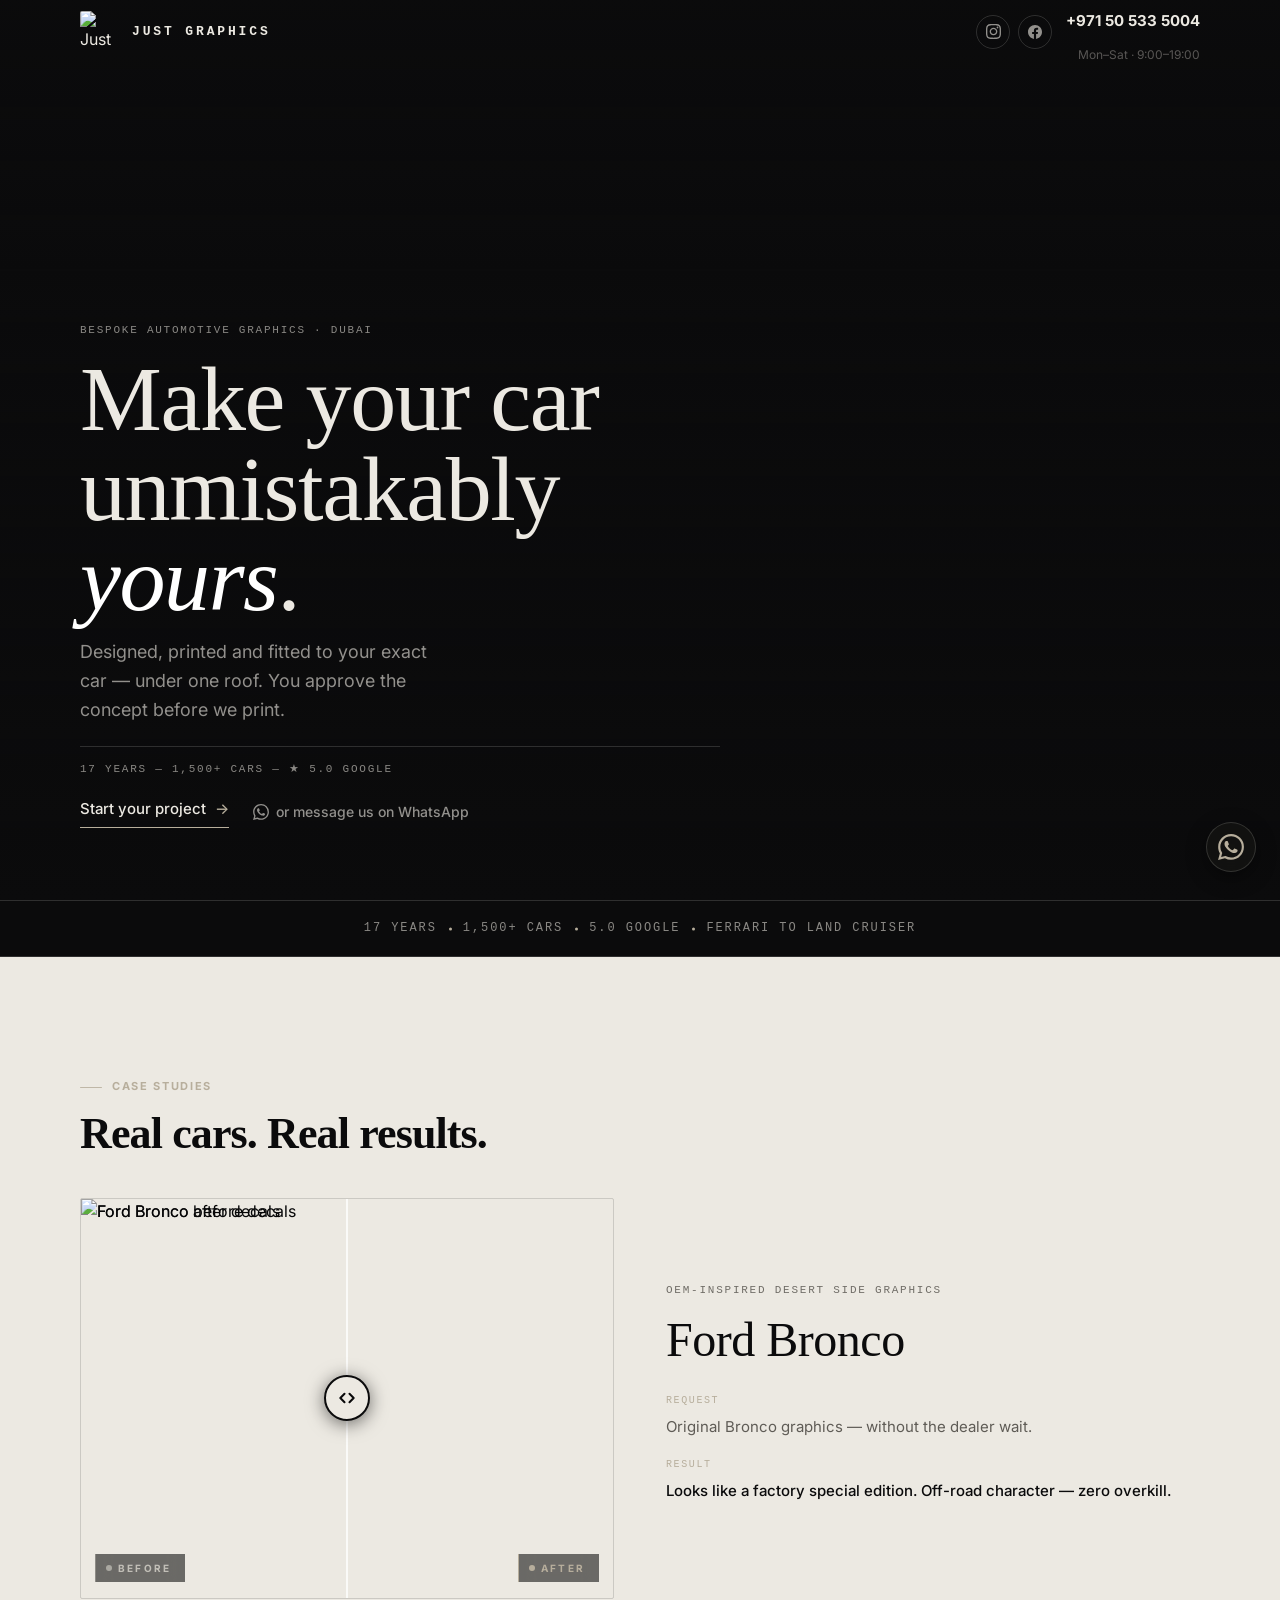
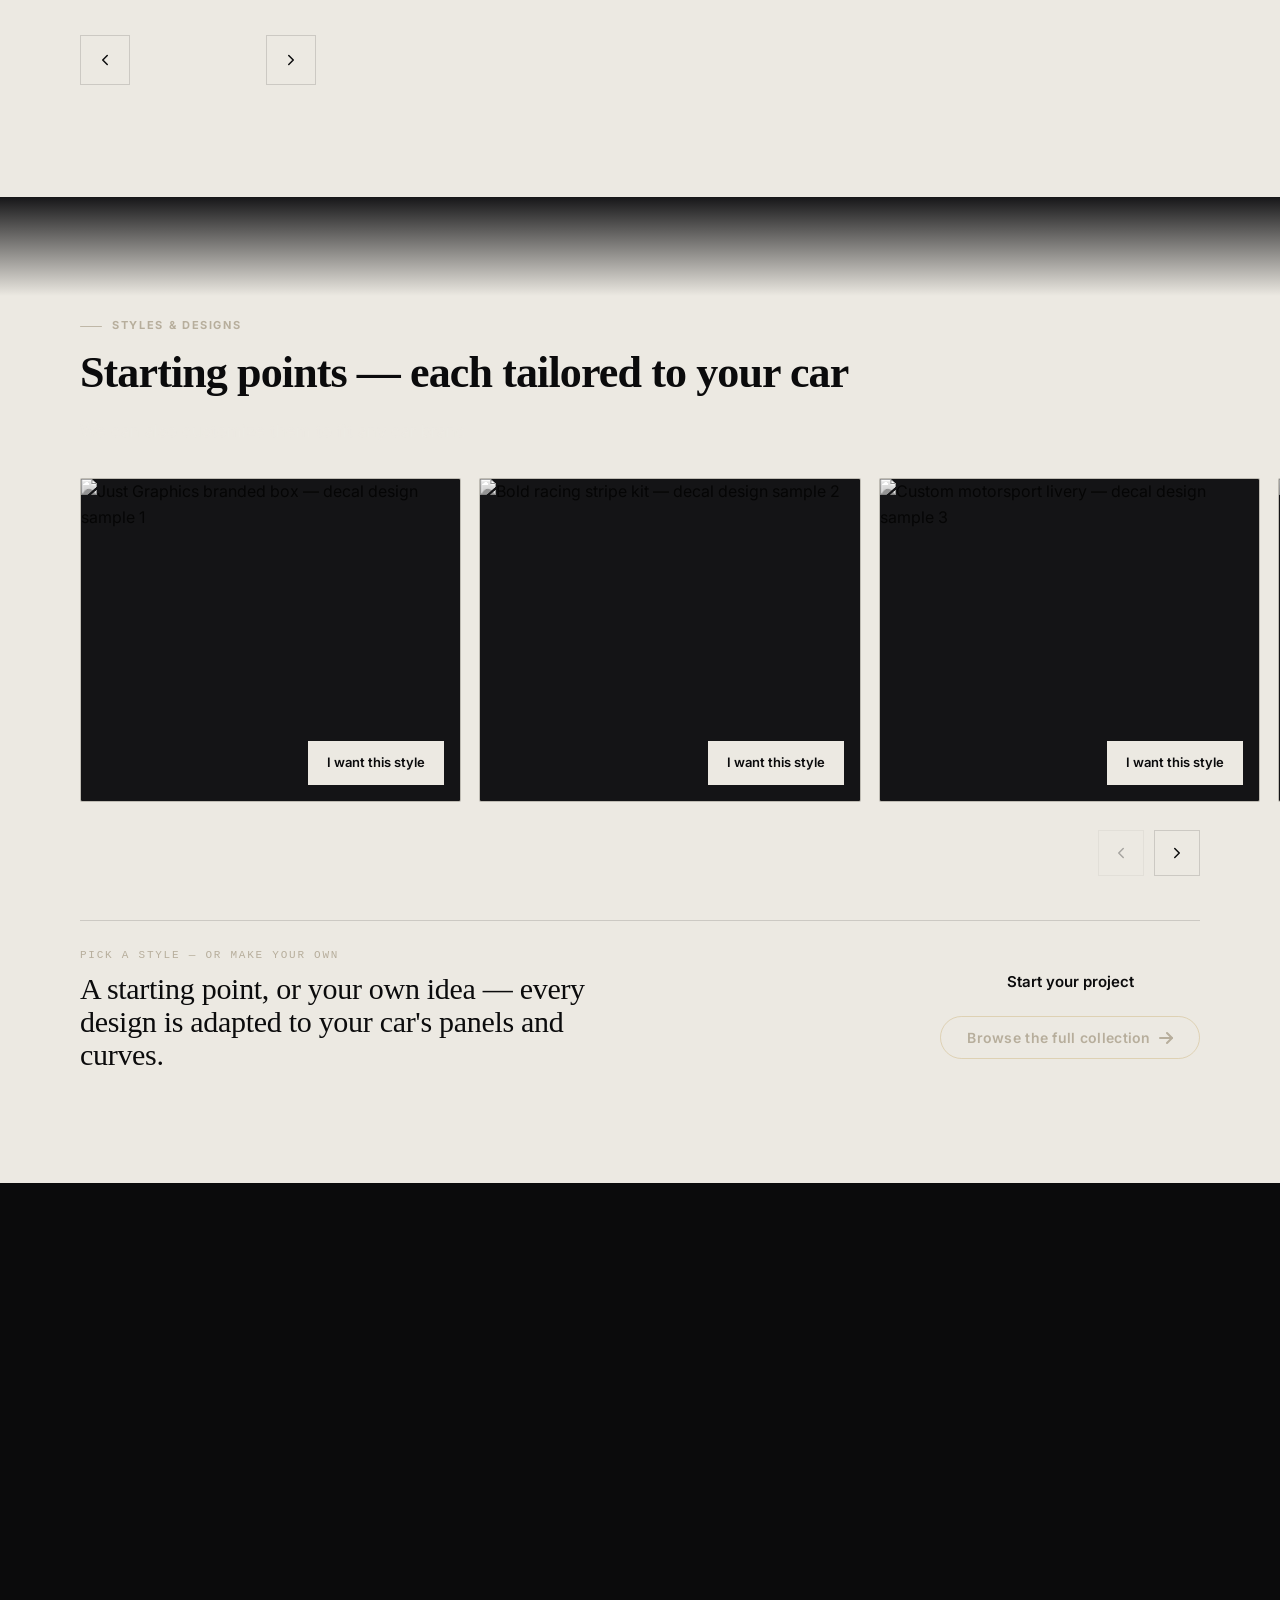
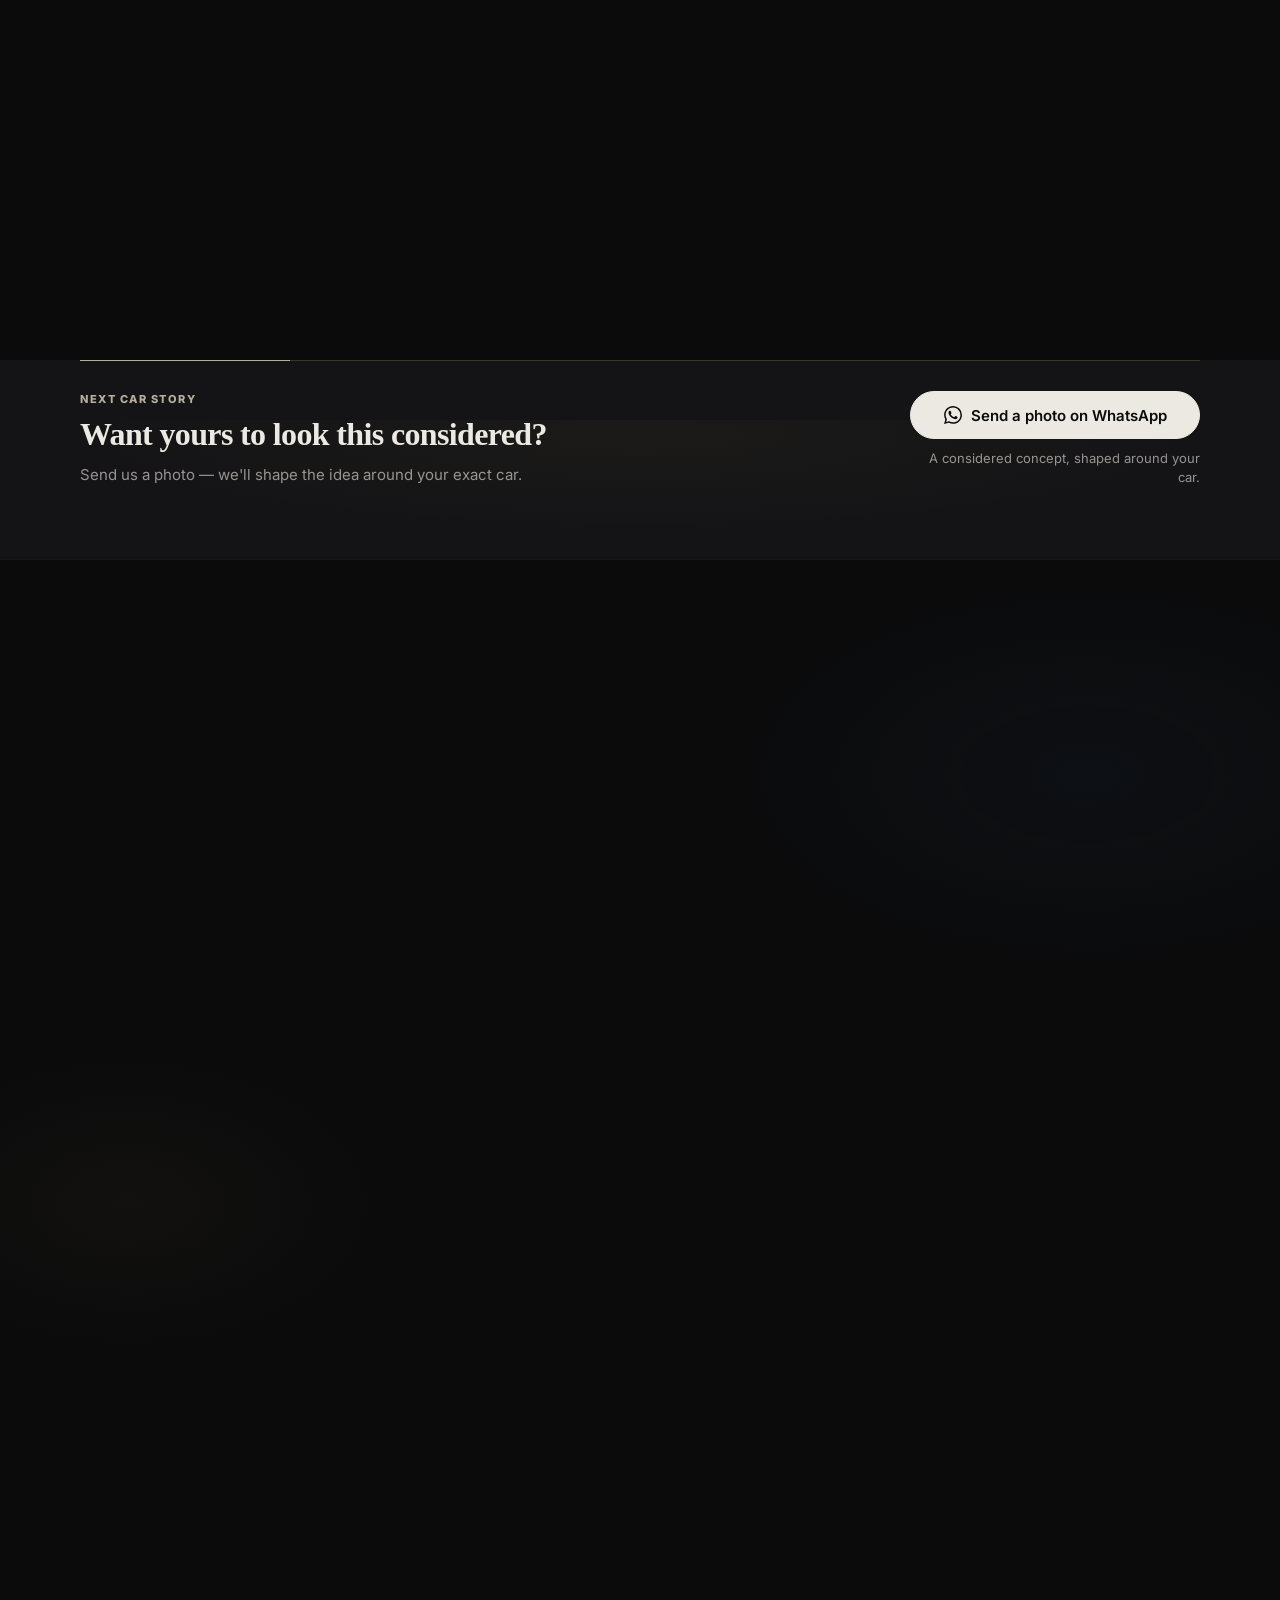
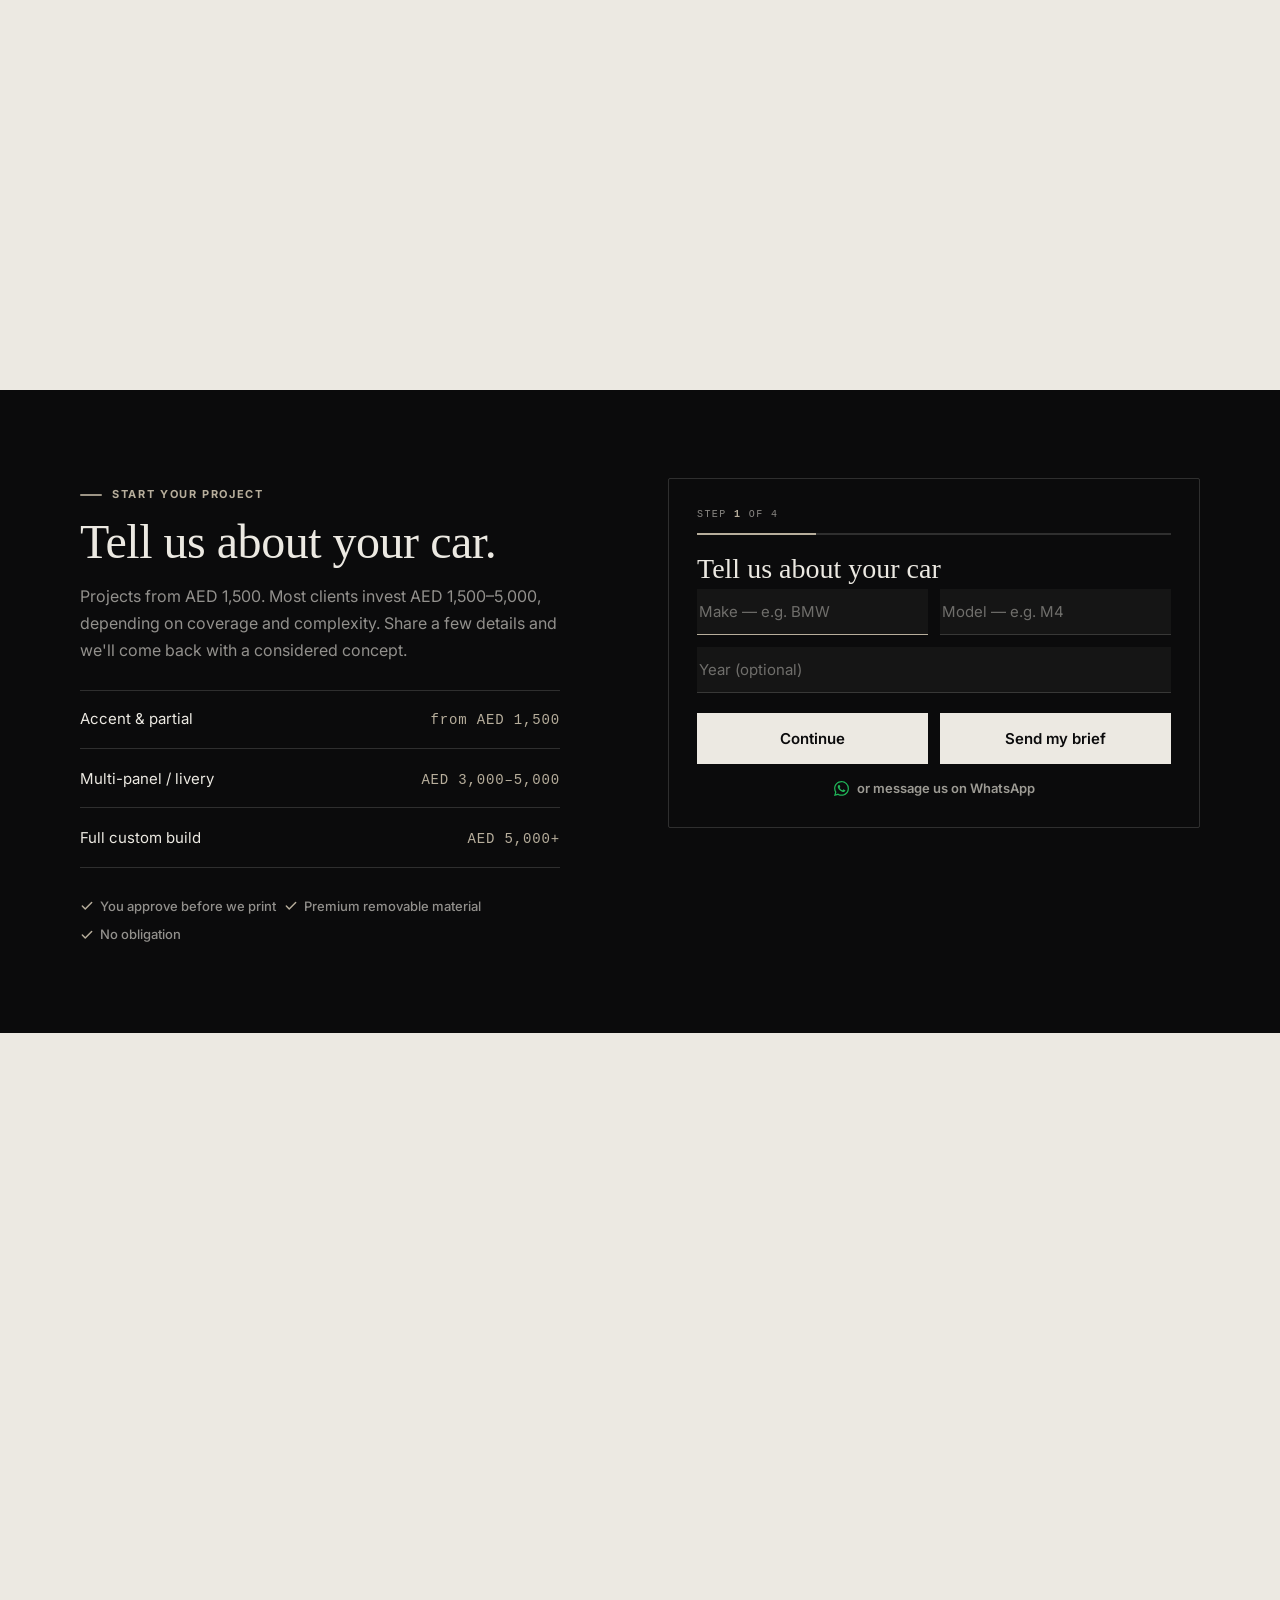
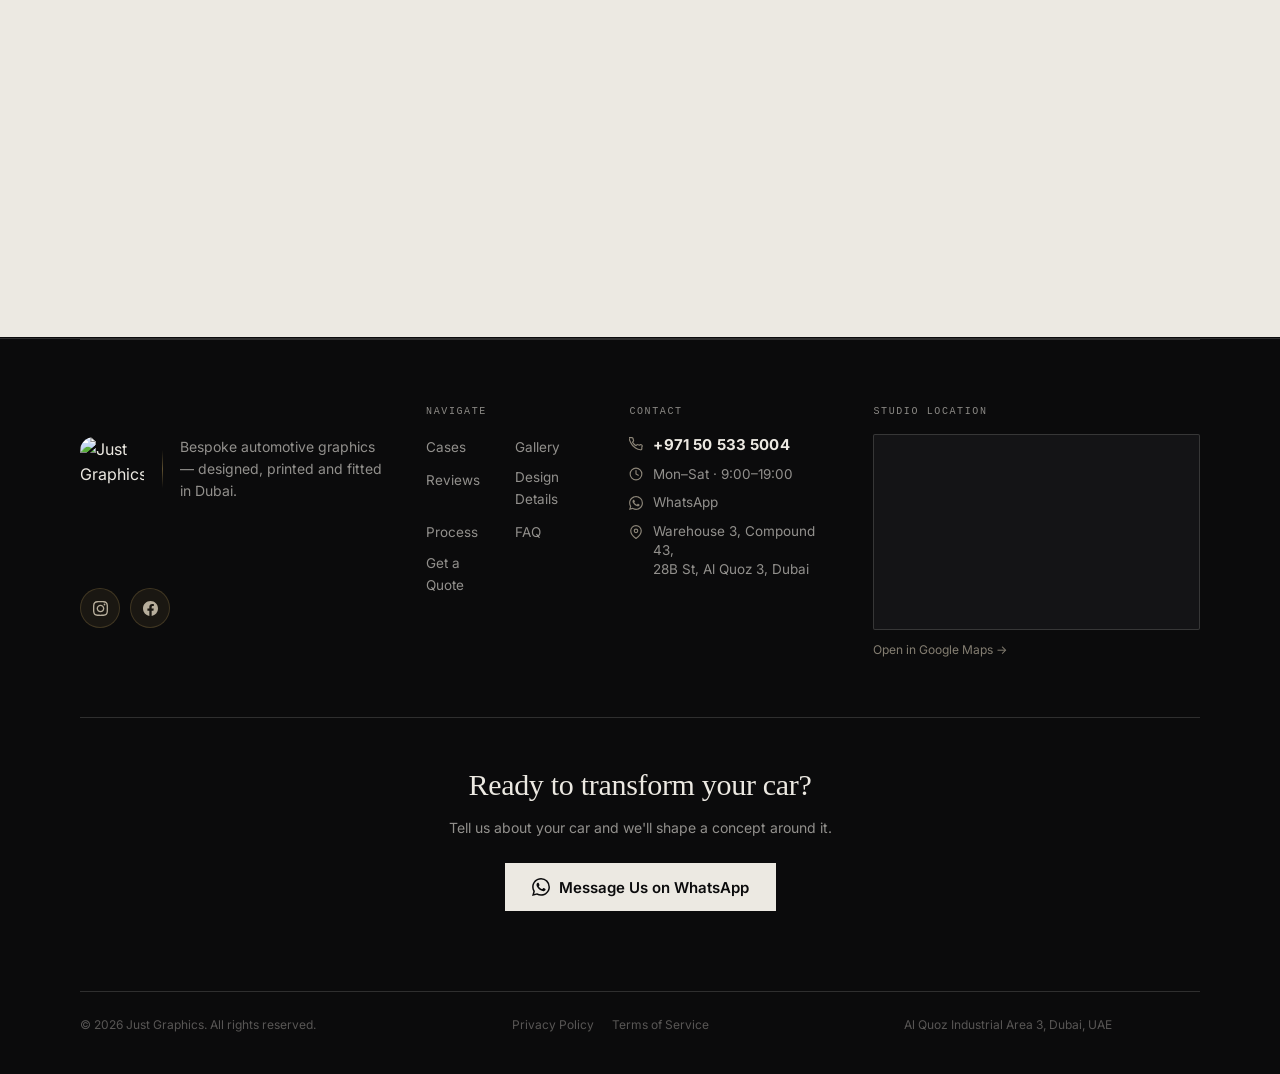
==== commit 0be714d2: "redesign: curtain image reveals + hairline draw-in (reuse scroll-reveal observer) Co-Authored-By: Cl" ====
--- a/index.html
+++ b/index.html
@@ -209,7 +209,7 @@
       </h1>
       <p class="hero__sub">Designed, printed and fitted to your exact car — under one roof. You approve the concept before we print.</p>
 
-      <hr class="hero__rule u-rule">
+      <hr class="hero__rule u-rule reveal-rule" data-animate>
       <p class="hero__credential u-label">17 years — 1,500+ cars — ★ 5.0 Google</p>
 
       <div class="hero__cta">
--- a/assets/site.css
+++ b/assets/site.css
@@ -80,6 +80,15 @@
     .t-quote{font-family:var(--font-display);font-weight:300;line-height:1.28;
       font-size:clamp(20px,5.5vw,32px);}
 
+    /* curtain reveal + hairline draw */
+    .reveal-img{clip-path:inset(0 0 100% 0);transition:clip-path 1s var(--ease);}
+    .reveal-img.visible{clip-path:inset(0 0 0 0);}
+    .reveal-rule{transform:scaleX(0);transform-origin:left;transition:transform .9s var(--ease);}
+    .reveal-rule.visible{transform:scaleX(1);}
+    @media (prefers-reduced-motion:reduce){
+      .reveal-img,.reveal-rule{transition:none;clip-path:none;transform:none;}
+    }
+
     /* ─── Container ─────────────────────────────── */
     .wrap {
       width: 100%;
@@ -239,11 +248,11 @@
       align-items: center;
       gap: 9px;
       padding: 14px 26px;
-      border-radius: 50px;
+      border-radius: 0;
       font-size: 15px;
       font-weight: 600;
       transition: transform var(--t), box-shadow var(--t), background var(--t), border-color var(--t);
-      border: 1.5px solid transparent;
+      border: 1px solid transparent;
       white-space: nowrap;
       line-height: 1;
       touch-action: manipulation;
@@ -253,25 +262,24 @@
     .btn svg    { flex-shrink: 0; }
 
     .btn-gold {
-      background: linear-gradient(135deg, #B38C3D 0%, #E9D18A 48%, #B9974B 100%);
-      background-size: 200% auto;
+      background: var(--bone);
       color: var(--ink);
-      border-color: transparent;
-      box-shadow: 0 10px 28px rgba(196,164,93,0.18), inset 0 1px 0 rgba(255,255,255,0.34), inset 0 -10px 18px rgba(87,61,22,0.10);
-      font-weight: 700;
+      border-color: var(--bone);
+      box-shadow: none;
+      font-weight: 600;
     }
     .btn-gold:hover {
-      background-position: right center;
-      box-shadow: 0 14px 34px rgba(196,164,93,0.26), inset 0 1px 0 rgba(255,255,255,0.42), inset 0 -10px 18px rgba(87,61,22,0.12);
-    }
-    .btn-outline { background: transparent; color: var(--text); border-color: rgba(255,255,255,0.2); }
-    .btn-outline:hover { border-color: rgba(255,255,255,0.45); background: rgba(255,255,255,0.05); }
+      background: var(--platinum);
+      border-color: var(--platinum);
+    }
+    .btn-outline { background: transparent; color: var(--text); border-color: var(--line); }
+    .btn-outline:hover { border-color: var(--platinum); background: var(--platinum-d); }
 
     /* ─── Focus styles ──────────────────────── */
     :focus-visible {
-      outline: 2px solid var(--gold);
+      outline: 2px solid var(--platinum);
       outline-offset: 3px;
-      border-radius: 4px;
+      border-radius: 0;
     }
 
     /* ─── 1. NAV ────────────────────────────────── */
@@ -628,9 +636,9 @@
 
     /* ─── 3. PROOF STRIP (static credential) ────── */
     .proof-strip {
-      border-top: 1px solid var(--gold-line);
-      border-bottom: 1px solid var(--border);
-      background: rgba(20,20,18,0.45);
+      border-top: 1px solid var(--line);
+      border-bottom: 1px solid var(--line);
+      background: var(--ink);
     }
     .proof-strip .wrap { padding-top: 18px; padding-bottom: 18px; }
     .proof-strip__line {
@@ -644,11 +652,12 @@
     }
     .proof-strip__item {
       position: relative;
-      font-size: 13px;
-      font-weight: 500;
+      font-family: var(--font-mono);
+      font-size: clamp(10px,2.8vw,12px);
+      font-weight: 400;
       letter-spacing: 0.16em;
       text-transform: uppercase;
-      color: var(--sub);
+      color: var(--grey);
       white-space: nowrap;
     }
     .proof-strip__item + .proof-strip__item::before {
@@ -659,7 +668,7 @@
       width: 3px;
       height: 3px;
       border-radius: 50%;
-      background: var(--gold);
+      background: var(--platinum);
       transform: translateY(-50%);
     }
 
@@ -668,147 +677,93 @@
     .details-grid {
       display: grid;
       grid-template-columns: 1fr;
-      gap: 1px;
-      border: 1px solid var(--border);
-      border-radius: var(--rxl);
-      overflow: hidden;
-      background: var(--border);
+      gap: 0 40px;
+      border: 0;
+      border-radius: 0;
+      background: none;
     }
     @media (min-width: 600px)  { .details-grid { grid-template-columns: repeat(2,1fr); } }
     @media (min-width: 1024px) { .details-grid { grid-template-columns: repeat(3,1fr); } }
 
     .detail-card {
-      background: rgba(26,26,24,0.74);
+      background: none;
       border: 0;
+      border-top: 1px solid var(--line);
       border-radius: 0;
-      padding: 32px 26px 34px;
+      padding: 28px 0;
       position: relative;
-      overflow: hidden;
-      transition: border-color var(--t), background var(--t), transform var(--t), box-shadow var(--t);
-    }
-    /* Subtle dot-grid texture */
-    .detail-card::before {
-      content: '';
-      position: absolute;
-      inset: 0;
-      border-radius: inherit;
-      background:
-        linear-gradient(135deg, rgba(255,255,255,0.035), transparent 42%),
-        radial-gradient(rgba(247,243,232,0.025) 1px, transparent 1px);
-      background-size: auto, 18px 18px;
-      pointer-events: none;
-      z-index: 0;
-    }
-    .detail-card > * { position: relative; z-index: 1; }
-    .detail-card:hover {
-      background: rgba(35,35,31,0.92);
-      transform: translateY(-2px);
-      box-shadow: inset 0 0 0 1px rgba(196,164,93,0.24), 0 18px 38px -22px rgba(0,0,0,0.6);
-    }
-    .detail-card:hover .detail-card__num { opacity: 0.85; transform: translateX(2px); }
+    }
     .detail-card__num {
-      font-family: var(--font-serif);
-      font-size: 50px;
-      font-weight: 900;
-      font-style: italic;
-      background: var(--gold-grad);
-      -webkit-background-clip: text;
-      -webkit-text-fill-color: transparent;
-      background-clip: text;
-      opacity: 0.55;
-      letter-spacing: -0.025em;
+      font-family: var(--font-display);
+      font-size: clamp(30px,7vw,46px);
+      font-weight: 300;
+      font-style: normal;
+      color: var(--platinum);
+      opacity: 0.9;
+      letter-spacing: -0.01em;
       line-height: 1;
-      margin-bottom: 18px;
-      transition: opacity var(--t), transform var(--t);
-    }
-    .detail-card__title { font-size: 17px; font-weight: 700; margin-bottom: 10px; line-height: 1.3; }
-    .detail-card__body  { font-size: 14px; color: var(--sub); line-height: 1.7; }
+      margin-bottom: 16px;
+    }
+    .detail-card__title {
+      font-family: var(--font-display);
+      font-size: clamp(20px,5vw,26px);
+      font-weight: 300;
+      margin: 0 0 8px;
+      line-height: 1.15;
+      color: var(--bone);
+    }
+    .detail-card__body  { font-size: 14px; color: var(--sub); line-height: 1.7; max-width: 46ch; }
 
     /* ─── 5. WHY CHOOSE US ──────────────────────── */
+    #why-us { background: var(--ink); color: var(--bone); }
     .choose-header { margin-bottom: 40px; }
-    .gold-line { width: 44px; height: 3px; background: var(--gold); border-radius: 2px; margin-bottom: 24px; }
+    .gold-line { width: 44px; height: 1px; background: var(--platinum); border-radius: 0; margin-bottom: 24px; }
     .choose-grid {
       display: grid;
       grid-template-columns: 1fr;
-      gap: 1px;
-      border: 1px solid var(--border);
-      border-radius: var(--rxl);
-      overflow: hidden;
-      background: var(--border);
-    }
-    @media (min-width: 768px)  { .choose-grid { grid-template-columns: repeat(2,1fr); gap: 1px; } }
-    @media (min-width: 1024px) { .choose-grid { grid-template-columns: repeat(3,1fr); } }
-
-    .choose-card {
-      background: rgba(26,26,24,0.76);
+      gap: 0 40px;
       border: 0;
       border-radius: 0;
-      padding: 34px 30px 36px;
+      background: none;
+    }
+    @media (min-width: 768px)  { .choose-grid { grid-template-columns: repeat(2,1fr); } }
+    @media (min-width: 1024px) { .choose-grid { grid-template-columns: repeat(3,1fr); } }
+
+    .choose-card {
+      background: none;
+      border: 0;
+      border-top: 1px solid var(--line);
+      border-radius: 0;
+      padding: 28px 0;
       position: relative;
-      overflow: hidden;
-      transition: background var(--t), transform var(--t), border-color var(--t), box-shadow var(--t);
-    }
-    /* Top-left gold shimmer */
-    .choose-card::before {
-      content: '';
-      position: absolute;
-      top: 0; left: 0;
-      width: 240px; height: 240px;
-      background: radial-gradient(ellipse at 0% 0%, rgba(196,164,93,0.10) 0%, transparent 66%);
-      pointer-events: none;
-      z-index: 0;
-      transition: opacity var(--t), transform 0.5s ease;
-    }
-    .choose-card > * { position: relative; z-index: 1; }
-    .choose-card:hover {
-      background: rgba(35,35,31,0.92);
-      transform: translateY(-2px);
-      box-shadow: inset 0 0 0 1px rgba(196,164,93,0.22), 0 18px 40px -22px rgba(0,0,0,0.6);
-    }
-    .choose-card:hover::before { transform: scale(1.18); opacity: 1.2; }
-    .choose-card:hover .choose-card__icon {
-      background: rgba(196,164,93,0.20);
-      border-color: rgba(196,164,93,0.45);
-      box-shadow: 0 0 22px -6px rgba(196,164,93,0.55);
-    }
-    /* Even cards — steel accent, mirrored gradient direction */
-    .choose-card:nth-child(2n)::before {
-      left: auto; right: 0;
-      background: radial-gradient(ellipse at 100% 0%, rgba(42,84,128,0.12) 0%, transparent 66%);
-    }
-    .choose-card:nth-child(2n):hover {
-      box-shadow: inset 0 0 0 1px rgba(42,84,128,0.32), 0 18px 40px -22px rgba(0,0,0,0.6);
-    }
-    .choose-card:nth-child(2n):hover .choose-card__icon {
-      background: rgba(26,58,92,0.32);
-      border-color: rgba(100,170,230,0.45);
-      box-shadow: 0 0 22px -6px rgba(100,170,230,0.45);
     }
     .choose-card__head {
       display: flex;
       align-items: center;
       gap: 14px;
-      margin-bottom: 16px;
+      margin-bottom: 14px;
     }
     .choose-card__icon {
-      width: 42px;
-      height: 42px;
-      border-radius: 10px;
-      background: rgba(196,164,93,0.12);
-      border: 1px solid rgba(196,164,93,0.22);
+      width: 38px;
+      height: 38px;
+      border-radius: 0;
+      background: none;
+      border: 1px solid var(--line);
       display: flex;
       align-items: center;
       justify-content: center;
-      color: var(--gold);
+      color: var(--platinum);
       flex-shrink: 0;
     }
-    .choose-card:nth-child(2n) .choose-card__icon {
-      background: var(--steel-d2);
-      border-color: rgba(26,58,92,0.32);
-      color: rgba(100,170,230,0.9);
-    }
-    .choose-card__title { font-size: 17px; font-weight: 700; margin-bottom: 0; line-height: 1.3; }
-    .choose-card__body  { font-size: 14px; color: var(--sub); line-height: 1.75; }
+    .choose-card__title {
+      font-family: var(--font-display);
+      font-size: clamp(20px,5vw,28px);
+      font-weight: 300;
+      margin-bottom: 0;
+      line-height: 1.15;
+      color: var(--bone);
+    }
+    .choose-card__body  { font-size: 14px; color: var(--sub); line-height: 1.75; max-width: 46ch; }
 
     /* ─── 6. GALLERY SLIDER ─────────────────────── */
     .gallery-header { margin-bottom: 32px; }
@@ -840,12 +795,14 @@
     @media (min-width: 1280px) { .g-track { padding-right: 60px; } }
     .g-track::-webkit-scrollbar { display: none; }
 
+    #gallery { background: var(--bone); color: var(--ink); }
+    #gallery .section__eyebrow, #gallery .u-label { color: #6f6c66; }
     .g-card {
       flex: 0 0 84%;
       scroll-snap-align: start;
-      background: var(--bg-media);
-      border: 1px solid rgba(244,238,221,0.10);
-      border-radius: var(--rlg);
+      background: var(--bone-2);
+      border: 1px solid var(--line-ink);
+      border-radius: var(--r);
       overflow: hidden;
       position: relative;
       transition: border-color var(--t), transform var(--t), box-shadow var(--t), opacity var(--t);
@@ -854,29 +811,18 @@
     @media (min-width: 1024px) { .g-card { flex: 0 0 calc(33.333% - 12px); } }
 
     .g-card:hover {
-      border-color: rgba(196,164,93,0.28);
+      border-color: var(--ink);
       transform: translateY(-2px);
-      box-shadow: 0 24px 70px rgba(0,0,0,0.52);
     }
 
     .g-photo {
       aspect-ratio: 1.18/1;
       position: relative;
-      background: linear-gradient(140deg, var(--bg-media-h) 0%, var(--bg-media-m) 55%, var(--bg-media) 100%);
+      background: var(--ink-2);
       display: flex;
       align-items: center;
       justify-content: center;
       overflow: hidden;
-    }
-    .g-photo::before {
-      content: '';
-      position: absolute;
-      inset: 0;
-      z-index: 1;
-      background:
-        linear-gradient(to top, rgba(5,5,5,0.56), transparent 38%),
-        radial-gradient(ellipse at 35% 40%, rgba(196,164,93,0.045) 0%, transparent 62%);
-      pointer-events: none;
     }
     .g-photo img {
       position: absolute;
@@ -886,24 +832,27 @@
       object-fit: cover;
       object-position: center;
       display: block;
-      transition: transform 0.65s cubic-bezier(0.22,1,0.36,1), filter var(--t);
-    }
-    .g-card:hover .g-photo img {
-      filter: brightness(1.04) contrast(1.02);
+      filter: grayscale(1) contrast(1.05);
+      transition: transform 0.65s cubic-bezier(0.22,1,0.36,1), filter 0.5s var(--ease);
+    }
+    .g-card:hover .g-photo img,
+    .g-card:focus-within .g-photo img {
+      filter: grayscale(0) contrast(1.02);
       transform: scale(1.025);
     }
     .g-tag {
       position: absolute;
       top: 12px; left: 12px;
       z-index: 2;
-      padding: 4px 12px;
-      background: rgba(0,0,0,0.72);
-      border: 1px solid rgba(255,255,255,0.10);
-      border-radius: 50px;
-      font-size: 11px;
-      font-weight: 700;
-      color: rgba(255,255,255,0.65);
-      letter-spacing: 0.08em;
+      padding: 4px 11px;
+      background: rgba(11,11,12,0.72);
+      border: 1px solid var(--line);
+      border-radius: 0;
+      font-family: var(--font-mono);
+      font-size: 10px;
+      font-weight: 400;
+      color: var(--bone);
+      letter-spacing: 0.14em;
       text-transform: uppercase;
     }
     .g-body {
@@ -919,23 +868,23 @@
     .g-card .btn {
       width: auto;
       justify-content: center;
-      padding: 12px 18px;
+      padding: 11px 18px;
       min-height: 44px;
-      border-radius: 999px;
-      background: rgba(196,164,93,0.85);
-      border-color: rgba(196,164,93,0.4);
+      border-radius: 0;
+      background: var(--bone);
+      border: 1px solid var(--bone);
       color: var(--ink);
-      box-shadow: 0 4px 16px rgba(196,164,93,0.25);
+      box-shadow: none;
       backdrop-filter: blur(12px);
       -webkit-backdrop-filter: blur(12px);
       font-size: 13px;
-      font-weight: 700;
+      font-weight: 600;
     }
     .g-card .btn:hover {
-      background: rgba(196,164,93,1);
-      border-color: rgba(196,164,93,0.6);
+      background: var(--platinum);
+      border-color: var(--platinum);
       color: var(--ink);
-      box-shadow: 0 6px 22px rgba(196,164,93,0.35);
+      box-shadow: none;
     }
 
     /* Arrows row */
@@ -950,17 +899,17 @@
     .g-arrow {
       width: 46px;
       height: 46px;
-      border-radius: 50%;
-      background: rgba(26,26,24,0.72);
-      border: 1.5px solid var(--border);
-      color: var(--text);
+      border-radius: 0;
+      background: none;
+      border: 1px solid var(--line-ink);
+      color: var(--ink);
       display: flex;
       align-items: center;
       justify-content: center;
       transition: all var(--t);
       touch-action: manipulation;
     }
-    .g-arrow:hover { border-color: rgba(196,164,93,0.36); color: var(--gold-h); background: var(--gold-d2); }
+    .g-arrow:hover { border-color: var(--ink); color: var(--ink); background: none; }
     .g-arrow:disabled { opacity: 0.3; pointer-events: none; }
     .g-arrow svg { pointer-events: none; }
 
@@ -973,36 +922,29 @@
       align-items: center;
       margin-top: 44px;
       padding: 26px 0 0;
-      border-top: 1px solid rgba(196,164,93,0.26);
-    }
-    .g-cta::before {
-      content: '';
-      position: absolute;
-      top: -1px;
-      left: 0;
-      width: min(180px, 48%);
-      height: 1px;
-      background: var(--gold-grad);
-    }
+      border-top: 1px solid var(--line-ink);
+    }
+    .g-cta::before { display: none; }
     .g-cta__copy {
       min-width: 0;
     }
     .g-cta__eyebrow {
       display: block;
       margin-bottom: 8px;
+      font-family: var(--font-mono);
       font-size: 11px;
-      font-weight: 800;
-      letter-spacing: 0.14em;
+      font-weight: 400;
+      letter-spacing: 0.16em;
       text-transform: uppercase;
-      color: var(--gold);
+      color: var(--platinum);
     }
     .g-cta__text {
-      font-family: var(--font-serif);
-      font-size: clamp(21px, 2.4vw, 28px);
-      font-weight: 900;
-      line-height: 1.15;
-      letter-spacing: -0.02em;
-      color: var(--text);
+      font-family: var(--font-display);
+      font-size: clamp(21px, 5vw, 30px);
+      font-weight: 300;
+      line-height: 1.1;
+      letter-spacing: -0.01em;
+      color: var(--ink);
       max-width: 560px;
       margin: 0;
     }
@@ -1017,7 +959,7 @@
       justify-content: center;
       min-width: 260px;
       padding: 14px 24px;
-      border-radius: 999px;
+      border-radius: 0;
     }
     .g-cta__primary { min-width: 260px; }
     .g-cta-note {
@@ -1774,6 +1716,9 @@
     }
 
     /* ─── 7. CASES ──────────────────────────────── */
+    #cases { background: var(--bone); color: var(--ink); }
+    #cases .section__eyebrow, #cases .u-label { color: #6f6c66; }
+    #cases .section__title, #cases h2 { color: var(--ink); }
     .cases-header { margin-bottom: 40px; }
     .cases-outer { position: relative; overflow: hidden; }
     .cases-track {
@@ -1792,8 +1737,8 @@
     /* ── Before / After comparison slider ── */
     .compare {
       position: relative;
-      border-radius: var(--rlg);
-      border: 1px solid var(--border);
+      border-radius: var(--r);
+      border: 1px solid var(--line-ink);
       overflow: hidden;
       aspect-ratio: 4/3;
       cursor: col-resize;
@@ -1814,6 +1759,7 @@
       display: block;
       pointer-events: none;
       -webkit-user-drag: none;
+      filter: grayscale(.08) contrast(1.04);
     }
     /* After panel reveals from left */
     .compare__after { clip-path: inset(0 50% 0 0); }
@@ -1838,8 +1784,8 @@
       width: 46px;
       height: 46px;
       border-radius: 50%;
-      background: var(--gold);
-      border: 2.5px solid var(--ink);
+      background: var(--bone);
+      border: 2px solid var(--ink);
       display: flex;
       align-items: center;
       justify-content: center;
@@ -1882,13 +1828,11 @@
     .compare__lbl--b::before { background: rgba(247,243,232,0.45); }
     .compare__lbl--a {
       right: 14px;
-      color: var(--gold);
-      border-left: 1px solid rgba(196,164,93,0.65);
-      box-shadow: -8px 0 24px -10px rgba(196,164,93,0.4);
+      color: var(--platinum);
+      border-left: 1px solid var(--platinum);
     }
     .compare__lbl--a::before {
-      background: var(--gold);
-      box-shadow: 0 0 8px rgba(196,164,93,0.85);
+      background: var(--platinum);
     }
     /* Hint pulse on first load */
     .compare.hint-active .compare__handle {
@@ -1898,35 +1842,39 @@
     /* Case text */
     .case-tag {
       display: inline-block;
-      padding: 5px 14px;
-      background: var(--gold-d2);
-      border: 1px solid rgba(196,164,93,0.28);
-      border-radius: 50px;
-      font-size: 12px;
-      font-weight: 700;
-      color: var(--gold);
-      letter-spacing: 0.08em;
+      padding: 0;
+      background: none;
+      border: 0;
+      border-radius: 0;
+      font-family: var(--font-mono);
+      font-size: 11px;
+      font-weight: 400;
+      color: #6f6c66;
+      letter-spacing: 0.16em;
       text-transform: uppercase;
-      margin-bottom: 20px;
+      margin-bottom: 16px;
     }
     .case-title {
-      font-size: clamp(24px, 3vw, 36px);
-      font-weight: 900;
-      letter-spacing: -0.03em;
-      line-height: 1.1;
+      font-family: var(--font-display);
+      font-size: clamp(28px, 5vw, 48px);
+      font-weight: 300;
+      letter-spacing: -0.01em;
+      line-height: 1.02;
+      color: var(--ink);
       margin-bottom: 28px;
     }
     .case-item { margin-bottom: 18px; }
     .case-item__lbl {
-      font-size: 11px;
-      font-weight: 800;
-      letter-spacing: 0.14em;
+      font-family: var(--font-mono);
+      font-size: 10px;
+      font-weight: 400;
+      letter-spacing: 0.16em;
       text-transform: uppercase;
-      color: var(--gold);
+      color: var(--platinum);
       margin-bottom: 5px;
     }
-    .case-item__txt { font-size: 15px; color: var(--sub); line-height: 1.7; }
-    .case-item--result .case-item__txt { color: var(--text); font-weight: 500; }
+    .case-item__txt { font-size: 15px; color: #5f5c56; line-height: 1.7; }
+    .case-item--result .case-item__txt { color: var(--ink); font-weight: 500; }
 
     /* Cases nav */
     .cases-controls {
@@ -1938,146 +1886,104 @@
     .cases-arrow {
       width: 50px;
       height: 50px;
-      border-radius: 50%;
-      background: var(--bg-card);
-      border: 1.5px solid var(--border);
-      color: var(--text);
+      border-radius: 0;
+      background: none;
+      border: 1px solid var(--line-ink);
+      color: var(--ink);
       display: flex;
       align-items: center;
       justify-content: center;
       transition: all var(--t);
       flex-shrink: 0;
     }
-    .cases-arrow:hover { border-color: var(--gold); background: var(--gold-d2); color: var(--gold); }
+    .cases-arrow:hover { border-color: var(--ink); background: none; color: var(--ink); }
     .cases-dots { display: flex; gap: 0; align-items: center; }
     .cdot {
       width: 7px;
       height: 7px;
       border-radius: 50%;
-      background: rgba(255,255,255,0.18);
+      background: rgba(11,11,12,0.2);
       border: none;
       padding: 18px;
       background-clip: content-box;
       cursor: pointer;
       transition: background var(--t), transform var(--t);
     }
-    .cdot.active { background: var(--gold); background-clip: content-box; transform: scale(1.5); }
+    .cdot.active { background: var(--ink); background-clip: content-box; transform: scale(1.5); }
 
     /* ─── 8. PROCESS ────────────────────────────── */
+    #process { background: var(--bone); color: var(--ink); }
     .process-header { margin-bottom: 56px; }
     .process-steps {
       position: relative;
       display: flex;
       flex-direction: column;
       gap: 0;
-      padding: 8px 0;
-    }
-    /* Vertical timeline line */
-    .process-steps::before {
-      content: '';
-      position: absolute;
-      left: 21px;
-      top: 8px;
-      bottom: 8px;
-      width: 2px;
-      background: linear-gradient(to bottom,
-        rgba(196,164,93,0.0) 0%,
-        rgba(196,164,93,0.65) 8%,
-        rgba(196,164,93,0.45) 50%,
-        rgba(196,164,93,0.65) 92%,
-        rgba(196,164,93,0.0) 100%);
-      pointer-events: none;
-    }
+      padding: 0;
+    }
+    .process-steps::before { display: none; }
     .pstep {
       position: relative;
       z-index: 1;
-      background: transparent;
+      background: none;
       border: 0;
+      border-top: 1px solid var(--line-ink);
       border-radius: 0;
-      padding: 0 0 36px 60px;
-      transition: transform var(--t);
-    }
-    .pstep:last-child { padding-bottom: 0; }
+      padding: 26px 0;
+    }
     .pstep__num {
-      position: absolute;
-      left: 0; top: 0;
-      width: 44px;
-      height: 44px;
-      border-radius: 50%;
-      background: var(--bg);
-      border: 2px solid rgba(196,164,93,0.45);
-      display: flex;
-      align-items: center;
-      justify-content: center;
-      font-family: var(--font-serif);
-      font-size: 17px;
-      font-weight: 900;
-      font-style: italic;
-      letter-spacing: -0.02em;
-      color: var(--gold);
-      background-clip: padding-box;
-      box-shadow: 0 0 0 6px var(--bg-surface);
-      transition: border-color var(--t), box-shadow var(--t), background var(--t), color var(--t);
+      font-family: var(--font-display);
+      font-size: clamp(36px,9vw,68px);
+      font-weight: 300;
+      font-style: normal;
+      letter-spacing: -0.01em;
+      line-height: 0.8;
+      color: var(--ink);
+      display: block;
+      margin-bottom: 10px;
       user-select: none;
     }
-    .section--dark .pstep__num { box-shadow: 0 0 0 6px var(--bg); }
-    .pstep:hover .pstep__num {
-      background: var(--gold);
+    .pstep__title {
+      font-family: var(--font-display);
+      font-size: clamp(19px,4.6vw,26px);
+      font-weight: 300;
+      margin-bottom: 6px;
+      line-height: 1.1;
       color: var(--ink);
-      border-color: var(--gold);
-      box-shadow: 0 0 0 6px var(--bg-surface), 0 0 22px -2px rgba(196,164,93,0.55);
-    }
-    .section--dark .pstep:hover .pstep__num {
-      box-shadow: 0 0 0 6px var(--bg), 0 0 22px -2px rgba(196,164,93,0.55);
-    }
-    .pstep__title {
-      font-size: 17px;
-      font-weight: 700;
-      margin-bottom: 8px;
-      line-height: 1.35;
-      padding-top: 10px;
-    }
-    .pstep__body  { font-size: 14.5px; color: var(--sub); line-height: 1.7; max-width: 560px; }
-    @media (min-width: 768px) {
-      .process-steps::before { left: 25px; }
-      .pstep { padding: 0 0 44px 76px; }
-      .pstep__num {
-        width: 52px;
-        height: 52px;
-        font-size: 19px;
-      }
-      .pstep__title { font-size: 19px; padding-top: 12px; }
-      .pstep__body  { font-size: 15.5px; }
-    }
+    }
+    .pstep__body  { font-size: 14.5px; color: #5f5c56; line-height: 1.7; max-width: 48ch; }
     .process-close { margin-top: 48px; text-align: center; }
-    .process-close__u { font-size: 15px; color: var(--sub); margin-bottom: 6px; }
-    .process-close__u strong { color: var(--text); font-weight: 700; }
-    .process-close__note { font-size: 13px; color: var(--muted); margin-bottom: 36px; }
+    .process-close__u {
+      font-family: var(--font-display);
+      font-weight: 300;
+      font-size: clamp(20px,5vw,30px);
+      color: var(--ink);
+      margin-bottom: 6px;
+    }
+    .process-close__u strong { color: var(--ink); font-weight: 400; }
+    .process-close__note {
+      font-family: var(--font-mono);
+      text-transform: uppercase;
+      letter-spacing: 0.1em;
+      font-size: 11px;
+      color: #6f6c66;
+      margin-bottom: 36px;
+    }
 
     /* ─── 9. FOOTER ─────────────────────────────── */
     .footer {
-      background:
-        radial-gradient(ellipse 50% 30% at 50% 0%, rgba(42,84,128,0.05) 0%, transparent 55%),
-        var(--bg);
-      border-top: none;
+      background: var(--ink);
+      color: var(--bone);
+      border-top: 1px solid var(--line);
       padding: 0 0 40px;
       position: relative;
-    }
-    .footer::before {
-      content: '';
-      position: absolute;
-      top: -1px; left: 0; right: 0;
-      height: 100px;
-      pointer-events: none;
-      z-index: 0;
-      background: linear-gradient(to bottom, var(--bg-surface) 0%, transparent 100%);
     }
     .footer > .wrap::before {
       content: '';
       display: block;
       height: 1px;
       margin-bottom: 64px;
-      background: linear-gradient(90deg, transparent 0%, rgba(196,164,93,0.13) 20%, rgba(196,164,93,0.48) 50%, rgba(196,164,93,0.13) 80%, transparent 100%);
+      background: var(--line);
     }
     .footer > .wrap { padding-top: 0; }
 
@@ -2158,13 +2064,14 @@
 
     /* Column titles */
     .footer__col-title {
+      font-family: var(--font-mono);
       font-size: 10px;
-      font-weight: 700;
-      letter-spacing: 0.20em;
+      font-weight: 400;
+      letter-spacing: 0.16em;
       text-transform: uppercase;
-      color: var(--gold);
+      color: var(--grey);
       margin-bottom: 14px;
-      opacity: 0.75;
+      opacity: 1;
     }
 
     /* Nav links — 2-column compact grid */
@@ -2181,7 +2088,7 @@
       transition: color 0.2s ease, transform 0.2s ease;
       display: inline-block;
     }
-    .footer__nav a:hover { color: var(--gold); transform: translateX(3px); }
+    .footer__nav a:hover { color: var(--bone); transform: translateX(3px); }
 
     /* Contact column — compact list */
     .footer__contact-list {
@@ -2201,21 +2108,21 @@
     }
     .footer__contact-item svg {
       flex-shrink: 0;
-      color: var(--gold);
+      color: var(--platinum);
       opacity: 0.75;
     }
     .footer__contact-item a {
       color: var(--sub);
       transition: color var(--t);
     }
-    .footer__contact-item a:hover { color: var(--gold); }
+    .footer__contact-item a:hover { color: var(--bone); }
     .footer__phone-link {
       font-size: 15px !important;
       font-weight: 700;
-      color: var(--text) !important;
+      color: var(--bone) !important;
       letter-spacing: 0.01em;
     }
-    .footer__phone-link:hover { color: var(--gold) !important; }
+    .footer__phone-link:hover { color: var(--platinum) !important; }
     /* Multi-line address — top-aligned icon */
     .footer__contact-item--address { align-items: flex-start; }
     .footer__contact-item--address svg { margin-top: 3px; }
@@ -2223,13 +2130,11 @@
     /* Map column */
     .footer__map-col {}
     .footer__map {
-      border-radius: var(--rmd);
+      border-radius: var(--r);
       overflow: hidden;
-      border: 1px solid var(--border);
+      border: 1px solid var(--line);
       aspect-ratio: 5/3;
-      background:
-        repeating-linear-gradient(45deg, rgba(196,164,93,0.04) 0 14px, transparent 14px 28px),
-        var(--bg-card);
+      background: var(--ink-2);
     }
     .footer__map iframe {
       width: 100%; height: 100%; border: none; display: block;
@@ -2241,8 +2146,8 @@
       gap: 4px;
       margin-top: 10px;
       font-size: 12px;
-      color: var(--gold);
-      opacity: 0.6;
+      color: var(--platinum);
+      opacity: 0.7;
       transition: opacity var(--t);
     }
     .footer__map-link:hover { opacity: 1; }
@@ -2260,13 +2165,13 @@
       position: absolute;
       top: 0; left: 0; right: 0;
       height: 1px;
-      background: linear-gradient(90deg, transparent 0%, rgba(196,164,93,0.11) 20%, rgba(196,164,93,0.34) 50%, rgba(196,164,93,0.11) 80%, transparent 100%);
+      background: var(--line);
     }
     .footer__cta-text {
-      font-family: var(--font-serif);
-      font-size: clamp(22px, 3vw, 30px);
-      font-weight: 900;
-      letter-spacing: -0.02em;
+      font-family: var(--font-display);
+      font-size: clamp(22px, 5vw, 30px);
+      font-weight: 300;
+      letter-spacing: -0.01em;
       margin-bottom: 8px;
     }
     .footer__cta-sub {
@@ -2292,7 +2197,7 @@
       position: absolute;
       top: 0; left: 0; right: 0;
       height: 1px;
-      background: linear-gradient(90deg, transparent 0%, rgba(196,164,93,0.08) 20%, rgba(196,164,93,0.20) 50%, rgba(196,164,93,0.08) 80%, transparent 100%);
+      background: var(--line);
     }
     .footer__legal {
       list-style: none;
@@ -2306,7 +2211,7 @@
       color: var(--muted);
       transition: color var(--t);
     }
-    .footer__legal a:hover { color: var(--gold); }
+    .footer__legal a:hover { color: var(--bone); }
     @media (min-width: 640px) {
       .footer__bottom { flex-direction: row; justify-content: space-between; align-items: center; gap: 20px; flex-wrap: wrap; padding-right: 88px; }
       .footer__legal { margin: 0; }
@@ -2450,32 +2355,12 @@
       padding: 64px 0;
       position: relative;
       overflow: hidden;
-      background:
-        radial-gradient(ellipse 55% 45% at 50% 0%, rgba(196,164,93,0.06) 0%, transparent 60%),
-        radial-gradient(ellipse 40% 40% at 70% 90%, rgba(42,84,128,0.05) 0%, transparent 55%),
-        var(--bg);
+      background: var(--ink);
+      color: var(--bone);
       border-top: none;
       border-bottom: none;
     }
-    .cta-form::after {
-      content: '';
-      position: absolute;
-      top: 0; left: 0; right: 0;
-      height: 100px;
-      pointer-events: none;
-      z-index: 0;
-      background: linear-gradient(to bottom, var(--bg) 0%, transparent 100%);
-    }
     .cta-form + .section { border-top: none; }
-    .cta-form + .section::before {
-      content: '';
-      position: absolute;
-      top: -1px; left: 0; right: 0;
-      height: 100px;
-      pointer-events: none;
-      z-index: 0;
-      background: linear-gradient(to bottom, var(--bg) 0%, transparent 100%);
-    }
     @media (min-width: 768px) { .cta-form { padding: 88px 0; } }
     .cta-form__grid {
       display: grid;
@@ -2486,11 +2371,11 @@
     @media (min-width: 768px) { .cta-form__grid { grid-template-columns: 1fr 1fr; gap: 56px; } }
     .cta-form__text { max-width: 480px; }
     .cta-form__title {
-      font-family: var(--font-serif);
-      font-size: clamp(28px, 3.8vw, 44px);
-      font-weight: 900;
-      letter-spacing: -0.02em;
-      line-height: 1.1;
+      font-family: var(--font-display);
+      font-size: clamp(28px, 7vw, 48px);
+      font-weight: 300;
+      letter-spacing: -0.01em;
+      line-height: 1.02;
       margin-bottom: 16px;
     }
     .cta-form__sub {
@@ -2512,28 +2397,21 @@
       font-weight: 500;
       color: var(--sub);
     }
-    .cta-form__trust-item svg { color: var(--gold); flex-shrink: 0; }
+    .cta-form__trust-item svg { color: var(--platinum); flex-shrink: 0; }
     .cta-form__card {
-      background: rgba(26,26,24,0.72);
-      border: 1px solid var(--border);
-      border-radius: var(--rxl);
-      padding: 32px 28px 36px;
+      background: none;
+      border: 1px solid var(--line);
+      border-radius: var(--r);
+      padding: clamp(18px,5vw,28px);
       position: relative;
       overflow: hidden;
     }
-    .cta-form__card::before {
-      content: '';
-      position: absolute;
-      top: 0; left: 0;
-      width: 300px; height: 300px;
-      background: radial-gradient(ellipse at 0% 0%, rgba(196,164,93,0.08) 0%, transparent 66%);
-      pointer-events: none;
-      z-index: 0;
-    }
+    .cta-form__card::before { display: none; }
     .cta-form__card > * { position: relative; z-index: 1; }
     .cta-form__card-title {
-      font-size: 18px;
-      font-weight: 700;
+      font-family: var(--font-display);
+      font-size: 20px;
+      font-weight: 300;
       margin-bottom: 6px;
     }
     .cta-form__card-sub {
@@ -2589,16 +2467,17 @@
       align-items: baseline;
       justify-content: space-between;
       gap: 16px;
-      padding: 13px 0;
-      border-bottom: 1px solid var(--border);
-    }
-    .price-tier:first-child { border-top: 1px solid var(--border); }
-    .price-tier__name { font-size: 14px; color: var(--sub); }
+      padding: 16px 0;
+      border-bottom: 1px solid var(--line);
+    }
+    .price-tier:first-child { border-top: 1px solid var(--line); }
+    .price-tier__name { font-size: 15px; color: var(--bone); }
     .price-tier__val {
+      font-family: var(--font-mono);
       font-size: 14px;
-      font-weight: 600;
-      letter-spacing: 0.02em;
-      color: var(--gold);
+      font-weight: 400;
+      letter-spacing: 0.06em;
+      color: var(--platinum);
       white-space: nowrap;
     }
 
@@ -2606,25 +2485,26 @@
     .brief__head { margin-bottom: 18px; }
     .brief__step-label {
       display: block;
-      font-size: 11px;
-      letter-spacing: 0.18em;
+      font-family: var(--font-mono);
+      font-size: 10px;
+      letter-spacing: 0.14em;
       text-transform: uppercase;
-      color: var(--muted);
+      color: var(--grey);
       margin-bottom: 10px;
     }
-    .brief__step-label b { color: var(--gold); font-weight: 700; }
+    .brief__step-label b { color: var(--platinum); font-weight: 700; }
     .brief__progress {
-      height: 3px;
-      border-radius: 3px;
-      background: rgba(247,243,232,0.10);
+      height: 2px;
+      border-radius: 0;
+      background: var(--line);
       overflow: hidden;
     }
     .brief__progress-bar {
       display: block;
       height: 100%;
       width: 25%;
-      background: var(--gold-grad);
-      border-radius: 3px;
+      background: var(--platinum);
+      border-radius: 0;
       transition: width 0.35s cubic-bezier(0.22,1,0.36,1);
     }
     .brief__form { display: flex; flex-direction: column; gap: 0; }
@@ -2632,36 +2512,39 @@
     .brief__step.is-active { display: flex; flex-direction: column; gap: 12px; animation: briefIn 0.35s cubic-bezier(0.22,1,0.36,1); }
     @keyframes briefIn { from { opacity: 0; transform: translateX(10px); } to { opacity: 1; transform: none; } }
     .brief__q {
-      font-size: 17px;
-      font-weight: 700;
-      color: var(--text);
+      font-family: var(--font-display);
+      font-size: clamp(20px,5vw,28px);
+      font-weight: 300;
+      color: var(--bone);
       margin-bottom: 4px;
       padding: 0;
+      line-height: 1.15;
     }
     .brief__row { display: grid; grid-template-columns: 1fr 1fr; gap: 12px; }
     @media (max-width: 480px) { .brief__row { grid-template-columns: 1fr; } }
     .brief__input {
       width: 100%;
-      padding: 14px 18px;
-      background: rgba(15,15,14,0.92);
-      border: 1.5px solid rgba(247,243,232,0.14);
-      border-radius: 12px;
-      color: var(--text);
+      padding: 13px 2px;
+      background: rgba(236,233,226,0.04);
+      border: 0;
+      border-bottom: 1px solid var(--line);
+      border-radius: 0;
+      color: var(--bone);
       font-family: var(--font);
       font-size: 15px;
       font-weight: 500;
       transition: border-color var(--t), box-shadow var(--t);
       outline: none;
     }
-    .brief__input::placeholder { color: rgba(247,243,232,0.42); font-weight: 400; }
-    .brief__input:hover { border-color: rgba(247,243,232,0.22); }
-    .brief__input:focus { border-color: var(--gold-line); box-shadow: 0 0 0 3px rgba(201,168,76,0.10); }
+    .brief__input::placeholder { color: rgba(236,233,226,0.42); font-weight: 400; }
+    .brief__input:hover { border-bottom-color: rgba(236,233,226,0.30); }
+    .brief__input:focus { border-bottom-color: var(--platinum); box-shadow: none; }
     .brief__input.has-error {
       border-color: rgba(220,80,80,0.60);
       box-shadow: 0 0 0 3px rgba(220,80,80,0.10);
       animation: shake 0.4s ease;
     }
-    .brief__choices { display: flex; flex-direction: column; gap: 10px; border-radius: 12px; }
+    .brief__choices { display: flex; flex-direction: column; gap: 10px; border-radius: 0; }
     .brief__choices.has-error { animation: shake 0.4s ease; }
     .brief__choices.has-error .brief__choice { border-color: rgba(220,80,80,0.45); }
     .brief__choice {
@@ -2669,9 +2552,9 @@
       align-items: center;
       gap: 12px;
       padding: 14px 16px;
-      background: rgba(15,15,14,0.6);
-      border: 1.5px solid rgba(247,243,232,0.14);
-      border-radius: 12px;
+      background: none;
+      border: 1px solid var(--line);
+      border-radius: 0;
       cursor: pointer;
       font-size: 14px;
       font-weight: 500;
@@ -2682,37 +2565,37 @@
     .brief__choice::before {
       content: '';
       flex: 0 0 auto;
-      width: 18px; height: 18px;
+      width: 16px; height: 16px;
       border-radius: 50%;
-      border: 2px solid rgba(247,243,232,0.30);
+      border: 1px solid rgba(236,233,226,0.30);
       transition: border-color var(--t), background var(--t), box-shadow var(--t);
     }
-    .brief__choice:hover { border-color: rgba(247,243,232,0.26); color: var(--text); }
+    .brief__choice:hover { border-color: rgba(236,233,226,0.32); color: var(--bone); }
     .brief__choice:has(input:checked) {
-      border-color: var(--gold);
-      background: var(--gold-d2);
-      color: var(--text);
+      border-color: var(--platinum);
+      background: var(--platinum-d);
+      color: var(--bone);
     }
     .brief__choice:has(input:checked)::before {
-      border-color: var(--gold);
-      background: var(--gold);
-      box-shadow: inset 0 0 0 3px var(--bg-card);
+      border-color: var(--platinum);
+      background: var(--platinum);
+      box-shadow: inset 0 0 0 3px var(--ink-2);
     }
     .brief__nav { display: flex; align-items: center; gap: 12px; margin-top: 20px; }
     .brief__back {
       flex: 0 0 auto;
       padding: 14px 20px;
-      background: transparent;
-      border: 1.5px solid rgba(247,243,232,0.18);
-      border-radius: 12px;
-      color: var(--sub);
+      background: none;
+      border: 1px solid var(--line);
+      border-radius: 0;
+      color: var(--bone);
       font-family: var(--font);
       font-size: 14px;
       font-weight: 600;
       cursor: pointer;
       transition: border-color var(--t), color var(--t);
     }
-    .brief__back:hover { border-color: rgba(247,243,232,0.32); color: var(--text); }
+    .brief__back:hover { border-color: var(--platinum); color: var(--bone); }
     .brief__next, .brief__submit {
       flex: 1;
       display: flex;
@@ -2720,18 +2603,18 @@
       justify-content: center;
       gap: 8px;
       padding: 15px 28px;
-      background: var(--gold-grad);
+      background: var(--bone);
       color: var(--ink);
-      border: none;
-      border-radius: 12px;
+      border: 1px solid var(--bone);
+      border-radius: 0;
       font-family: var(--font);
       font-size: 15px;
-      font-weight: 700;
+      font-weight: 600;
       cursor: pointer;
-      transition: box-shadow var(--t), transform var(--t);
-      box-shadow: 0 8px 24px rgba(201,168,76,0.18);
-    }
-    .brief__next:hover, .brief__submit:hover { box-shadow: 0 12px 32px rgba(201,168,76,0.28); transform: translateY(-1px); }
+      transition: box-shadow var(--t), transform var(--t), background var(--t), border-color var(--t);
+      box-shadow: none;
+    }
+    .brief__next:hover, .brief__submit:hover { background: var(--platinum); border-color: var(--platinum); transform: translateY(-1px); }
     .brief__submit:disabled { opacity: 0.6; cursor: not-allowed; transform: none; }
     .brief__submit .spinner {
       width: 16px; height: 16px;
@@ -2814,77 +2697,81 @@
     .mobile-cta__btn--wa:hover { border-color: var(--gold-h); color: var(--gold-h); }
 
     /* ─── FAQ ────────────────────────────── */
+    #faq { background: var(--bone); color: var(--ink); }
     .faq-header { margin-bottom: 52px; }
     .faq-list {
-      border: 1px solid rgba(244,238,221,0.075);
-      border-radius: var(--rlg);
+      border: 0;
+      border-radius: 0;
       overflow: hidden;
-      background: rgba(26,26,24,0.52);
-    }
-    .faq-item { border-bottom: 1px solid rgba(244,238,221,0.065); }
-    .faq-item:last-child { border-bottom: none; }
+      background: none;
+    }
+    .faq-item { border-top: 1px solid var(--line-ink); }
+    .faq-item:last-child { border-bottom: 1px solid var(--line-ink); }
     .faq-q {
       width: 100%; text-align: left;
-      padding: 21px 26px;
+      padding: 22px 0;
       display: flex; align-items: flex-start; justify-content: space-between; gap: 16px;
-      background: rgba(26,26,24,0.62); color: var(--text);
-      font-size: 16px; font-weight: 600; line-height: 1.4;
-      transition: background var(--t), color var(--t);
+      background: none; color: var(--ink);
+      font-family: var(--font-display);
+      font-size: clamp(17px,4.4vw,22px); font-weight: 300; line-height: 1.25;
+      transition: color var(--t);
       border: none; cursor: pointer;
       touch-action: manipulation;
     }
-    .faq-q:hover { background: rgba(35,35,31,0.78); }
-    .faq-q:hover .faq-icon { border-color: rgba(196,164,93,0.5); color: var(--gold); }
-    .faq-q[aria-expanded="true"] { color: var(--gold-h); background: rgba(35,35,31,0.84); }
+    .faq-q:hover { background: none; color: var(--ink); }
+    .faq-q:hover .faq-icon { border-color: var(--ink); color: var(--ink); }
+    .faq-q[aria-expanded="true"] { color: var(--ink); background: none; }
     .faq-icon {
-      flex-shrink: 0; margin-top: 3px;
+      flex-shrink: 0; margin-top: 4px;
       width: 28px; height: 28px;
-      border-radius: 50%;
-      border: 1.5px solid var(--border);
+      border-radius: 0;
+      border: 1px solid var(--line-ink);
       display: flex; align-items: center; justify-content: center;
-      color: var(--sub);
-      transition: transform 0.42s cubic-bezier(0.22,1,0.36,1), border-color var(--t), color var(--t), box-shadow var(--t);
+      color: #6f6c66;
+      transition: transform 0.42s cubic-bezier(0.22,1,0.36,1), border-color var(--t), color var(--t);
     }
     .faq-q[aria-expanded="true"] .faq-icon {
       transform: rotate(135deg);
-      border-color: var(--gold);
-      color: var(--gold);
-      box-shadow: 0 0 0 4px rgba(196,164,93,0.10), 0 0 16px -4px rgba(196,164,93,0.45);
+      border-color: var(--platinum);
+      color: var(--platinum);
+      box-shadow: none;
     }
     .faq-a-wrap {
       overflow: hidden;
       max-height: 0;
       transition: max-height 0.42s ease;
-      background: rgba(35,35,31,0.72);
-    }
-    .faq-a p { font-size: 15px; color: var(--sub); line-height: 1.75; padding: 4px 26px 24px; }
+      background: none;
+    }
+    .faq-a p { font-size: 15px; color: #5f5c56; line-height: 1.75; padding: 0 0 24px; }
 
     /* ─── 10. REVIEWS ──────────────────────────── */
+    #reviews { background: var(--ink); color: var(--bone); }
     .reviews-header { margin-bottom: 24px; }
     .reviews-eyebrow-row {
       display: inline-flex;
       align-items: center;
       gap: 14px;
-      padding: 8px 18px 8px 14px;
-      background: rgba(196,164,93,0.08);
-      border: 1px solid rgba(196,164,93,0.22);
-      border-radius: 999px;
+      padding: 0;
+      background: none;
+      border: 0;
+      border-radius: 0;
       margin-bottom: 18px;
     }
     .rev-eyebrow-stars {
-      color: var(--gold);
+      color: var(--platinum);
       font-size: 14px;
       letter-spacing: 2px;
       line-height: 1;
     }
     .rev-eyebrow-stat {
-      font-size: 12px;
-      letter-spacing: 0.10em;
+      font-family: var(--font-mono);
+      font-size: 11px;
+      letter-spacing: 0.14em;
       text-transform: uppercase;
-      color: rgba(247,243,232,0.78);
-      font-weight: 600;
-    }
-    .rev-eyebrow-stat strong { color: var(--gold-h); font-weight: 800; }
+      color: var(--grey);
+      font-weight: 400;
+    }
+    .rev-eyebrow-stat strong { color: var(--bone); font-weight: 700; }
 
     .rev-trust-row {
       display: flex;
@@ -2898,12 +2785,15 @@
       align-items: center;
       gap: 6px;
       padding: 6px 16px;
-      background: var(--gold-d2);
-      border: 1px solid rgba(196,164,93,0.22);
-      border-radius: 50px;
-      font-size: 13px;
-      font-weight: 600;
-      color: var(--gold);
+      background: none;
+      border: 1px solid var(--line);
+      border-radius: 0;
+      font-family: var(--font-mono);
+      font-size: 11px;
+      letter-spacing: 0.12em;
+      text-transform: uppercase;
+      font-weight: 400;
+      color: var(--bone);
     }
 
     .rev-outer { position: relative; overflow: hidden; }
@@ -2916,19 +2806,19 @@
       min-width: 100%;
       display: flex;
       flex-direction: column;
-      border: 1px solid var(--border);
-      border-radius: var(--rxl);
+      border: 1px solid var(--line);
+      border-radius: var(--r);
     }
     .rev-slide-top {
       display: grid;
       grid-template-columns: minmax(180px, 240px) 1fr;
       overflow: hidden;
-      border-radius: var(--rxl) var(--rxl) 0 0;
+      border-radius: var(--r) var(--r) 0 0;
     }
 
     .rev-photo {
       position: relative;
-      background: var(--bg-media);
+      background: var(--ink-2);
       overflow: hidden;
       min-height: 240px;
     }
@@ -2940,39 +2830,29 @@
       object-fit: cover;
       object-position: center;
       display: block;
-    }
-    .rev-photo::after {
-      content: '';
-      position: absolute;
-      inset: 0;
-      background: linear-gradient(
-        to right,
-        rgba(5,5,5,0) 0%,
-        rgba(5,5,5,0.18) 70%,
-        rgba(5,5,5,0.52) 100%
-      );
-      pointer-events: none;
+      filter: grayscale(.12) contrast(1.06) brightness(.9) saturate(.92);
     }
     .rev-car-tag {
       position: absolute;
       top: 18px;
       left: 18px;
       z-index: 2;
-      padding: 5px 14px;
-      background: rgba(0,0,0,0.64);
-      border: 1px solid rgba(196,164,93,0.32);
-      border-radius: 50px;
-      font-size: 11px;
-      font-weight: 700;
-      color: var(--gold);
-      letter-spacing: 0.10em;
+      padding: 5px 12px;
+      background: rgba(11,11,12,0.64);
+      border: 1px solid var(--line);
+      border-radius: 0;
+      font-family: var(--font-mono);
+      font-size: 10px;
+      font-weight: 400;
+      color: var(--bone);
+      letter-spacing: 0.14em;
       text-transform: uppercase;
       backdrop-filter: blur(8px);
       -webkit-backdrop-filter: blur(8px);
     }
 
     .rev-text {
-      background: var(--bg-panel);
+      background: var(--ink-2);
       padding: 28px 30px 26px;
       display: flex;
       flex-direction: column;
@@ -2981,45 +2861,40 @@
       display: flex;
       align-items: center;
       gap: 10px;
-      margin-bottom: 14px;
+      margin-bottom: 16px;
       flex-wrap: wrap;
     }
     .rev-stars {
-      color: var(--gold);
+      color: var(--platinum);
       font-size: 13px;
       letter-spacing: 1px;
       flex-shrink: 0;
     }
     .rev-style-tag {
       display: inline-block;
-      padding: 3px 11px;
-      background: var(--gold-d2);
-      border: 1px solid rgba(196,164,93,0.28);
-      border-radius: 50px;
-      font-size: 11px;
-      font-weight: 700;
-      color: var(--gold);
-      letter-spacing: 0.08em;
+      padding: 0;
+      background: none;
+      border: 0;
+      border-radius: 0;
+      font-family: var(--font-mono);
+      font-size: 10px;
+      font-weight: 400;
+      color: var(--platinum);
+      letter-spacing: 0.12em;
       text-transform: uppercase;
       flex-shrink: 0;
     }
     .rev-highlight {
       position: relative;
-      font-size: 15.5px;
-      color: var(--text);
-      line-height: 1.7;
-      font-style: italic;
-      font-weight: 500;
+      font-family: var(--font-display);
+      font-size: clamp(19px,5vw,28px);
+      color: var(--bone);
+      line-height: 1.3;
+      font-style: normal;
+      font-weight: 300;
       flex: 1;
-      padding-left: 18px;
-      border-left: 2px solid rgba(196,164,93,0.45);
-    }
-    .rev-highlight::before {
-      content: '';
-      position: absolute;
-      left: -2px; top: 0; bottom: 0;
-      width: 2px;
-      background: linear-gradient(to bottom, var(--gold) 0%, transparent 100%);
+      padding-left: 0;
+      border-left: 0;
     }
     .rev-author-row {
       display: flex;
@@ -3032,36 +2907,47 @@
       width: 32px;
       height: 32px;
       border-radius: 50%;
-      background: linear-gradient(135deg, var(--gold), #8a6a2a);
+      background: var(--platinum-d);
+      border: 1px solid var(--line);
       display: flex;
       align-items: center;
       justify-content: center;
-      font-size: 13px;
-      font-weight: 700;
-      color: #000;
+      font-family: var(--font-mono);
+      font-size: 12px;
+      font-weight: 400;
+      color: var(--platinum);
       flex-shrink: 0;
     }
-    .rev-author-name { font-size: 13px; font-weight: 600; color: var(--text); line-height: 1.3; }
-    .rev-author-city { font-size: 11px; color: var(--muted); }
+    .rev-author-name { font-size: 14px; font-weight: 600; color: var(--bone); line-height: 1.3; }
+    .rev-author-city {
+      font-family: var(--font-mono);
+      text-transform: uppercase;
+      letter-spacing: 0.1em;
+      font-size: 10px;
+      color: var(--grey);
+    }
     .rev-expand-btn {
       display: inline-flex;
       align-items: center;
       gap: 6px;
       margin-top: 16px;
-      font-size: 13px;
-      font-weight: 600;
-      color: var(--gold-h);
-      background: var(--gold-d2);
-      border: 1px solid rgba(196,164,93,0.30);
-      border-radius: 50px;
-      padding: 8px 16px;
+      font-family: var(--font-mono);
+      font-size: 11px;
+      letter-spacing: 0.1em;
+      text-transform: uppercase;
+      font-weight: 400;
+      color: var(--bone);
+      background: none;
+      border: 1px solid var(--line);
+      border-radius: 0;
+      padding: 10px 16px;
       min-height: 44px;
       cursor: pointer;
       transition: background var(--t), border-color var(--t);
       align-self: flex-start;
       flex-shrink: 0;
     }
-    .rev-expand-btn:hover { background: rgba(196,164,93,0.14); border-color: rgba(196,164,93,0.4); }
+    .rev-expand-btn:hover { background: var(--platinum-d); border-color: var(--platinum); }
     .rev-expand-btn svg { transition: transform 0.3s ease; flex-shrink: 0; }
     .rev-expand-btn[aria-expanded="true"] svg { transform: rotate(180deg); }
 
@@ -3072,14 +2958,13 @@
     }
     .rev-full-panel-inner {
       padding: 20px 30px 24px;
-      border-top: 1px solid var(--border);
-      background: rgba(255,255,255,0.02);
+      border-top: 1px solid var(--line);
+      background: rgba(236,233,226,0.02);
     }
     .rev-body {
       font-size: 13.5px;
       color: var(--sub);
       line-height: 1.85;
-      font-style: italic;
       column-count: 2;
       column-gap: 28px;
     }
@@ -3094,31 +2979,31 @@
     .rev-arrow {
       width: 50px;
       height: 50px;
-      border-radius: 50%;
-      background: var(--bg-card);
-      border: 1.5px solid var(--border);
-      color: var(--text);
+      border-radius: 0;
+      background: none;
+      border: 1px solid var(--line);
+      color: var(--bone);
       display: flex;
       align-items: center;
       justify-content: center;
       transition: all var(--t);
       flex-shrink: 0;
     }
-    .rev-arrow:hover { border-color: var(--gold); background: var(--gold-d2); color: var(--gold); }
+    .rev-arrow:hover { border-color: var(--platinum); background: var(--platinum-d); color: var(--bone); }
     .rev-arrow:disabled { opacity: 0.35; pointer-events: none; }
     .rev-dots { display: flex; gap: 0; align-items: center; }
     .rdot {
       width: 7px;
       height: 7px;
       border-radius: 50%;
-      background: rgba(255,255,255,0.18);
+      background: rgba(236,233,226,0.18);
       border: none;
       padding: 18px;
       background-clip: content-box;
       cursor: pointer;
       transition: background var(--t), transform var(--t);
     }
-    .rdot.active { background: var(--gold); background-clip: content-box; transform: scale(1.5); }
+    .rdot.active { background: var(--platinum); background-clip: content-box; transform: scale(1.5); }
     .rev-counter {
       margin-left: auto;
       font-size: 13px;
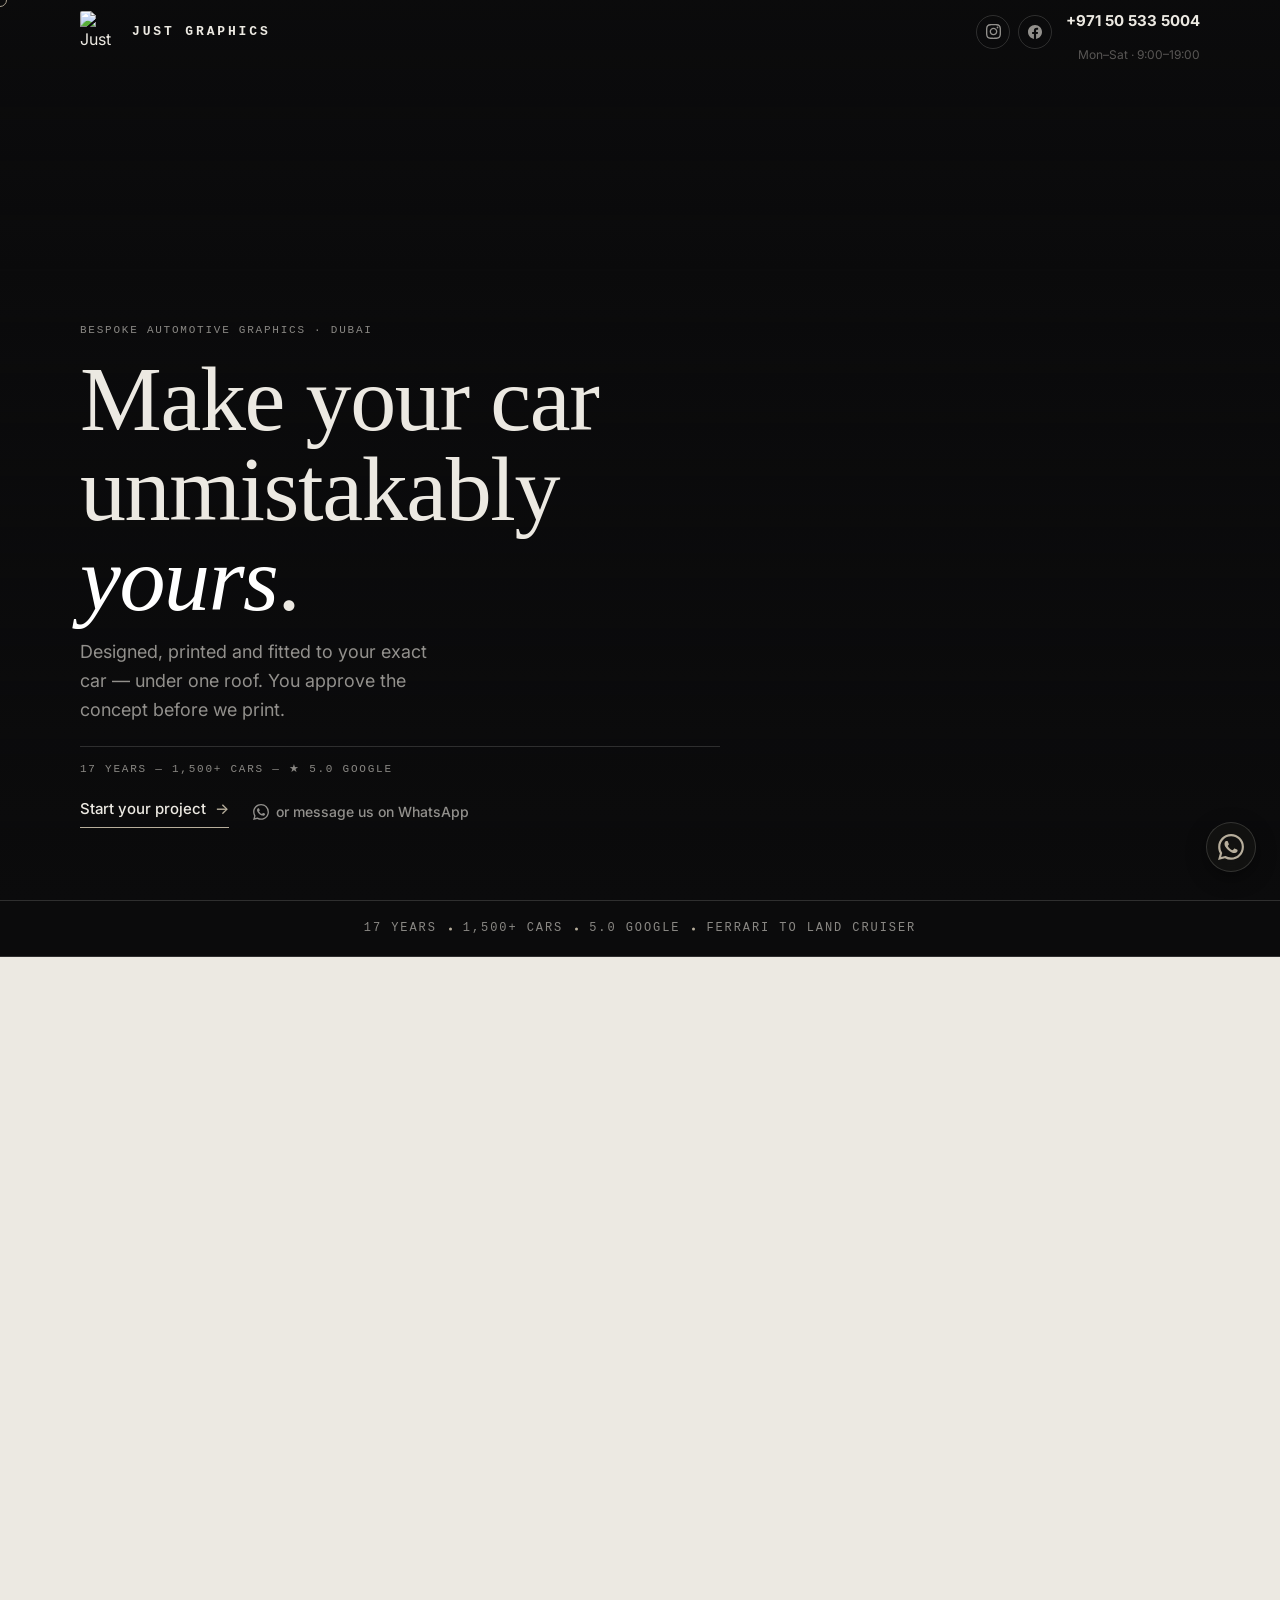
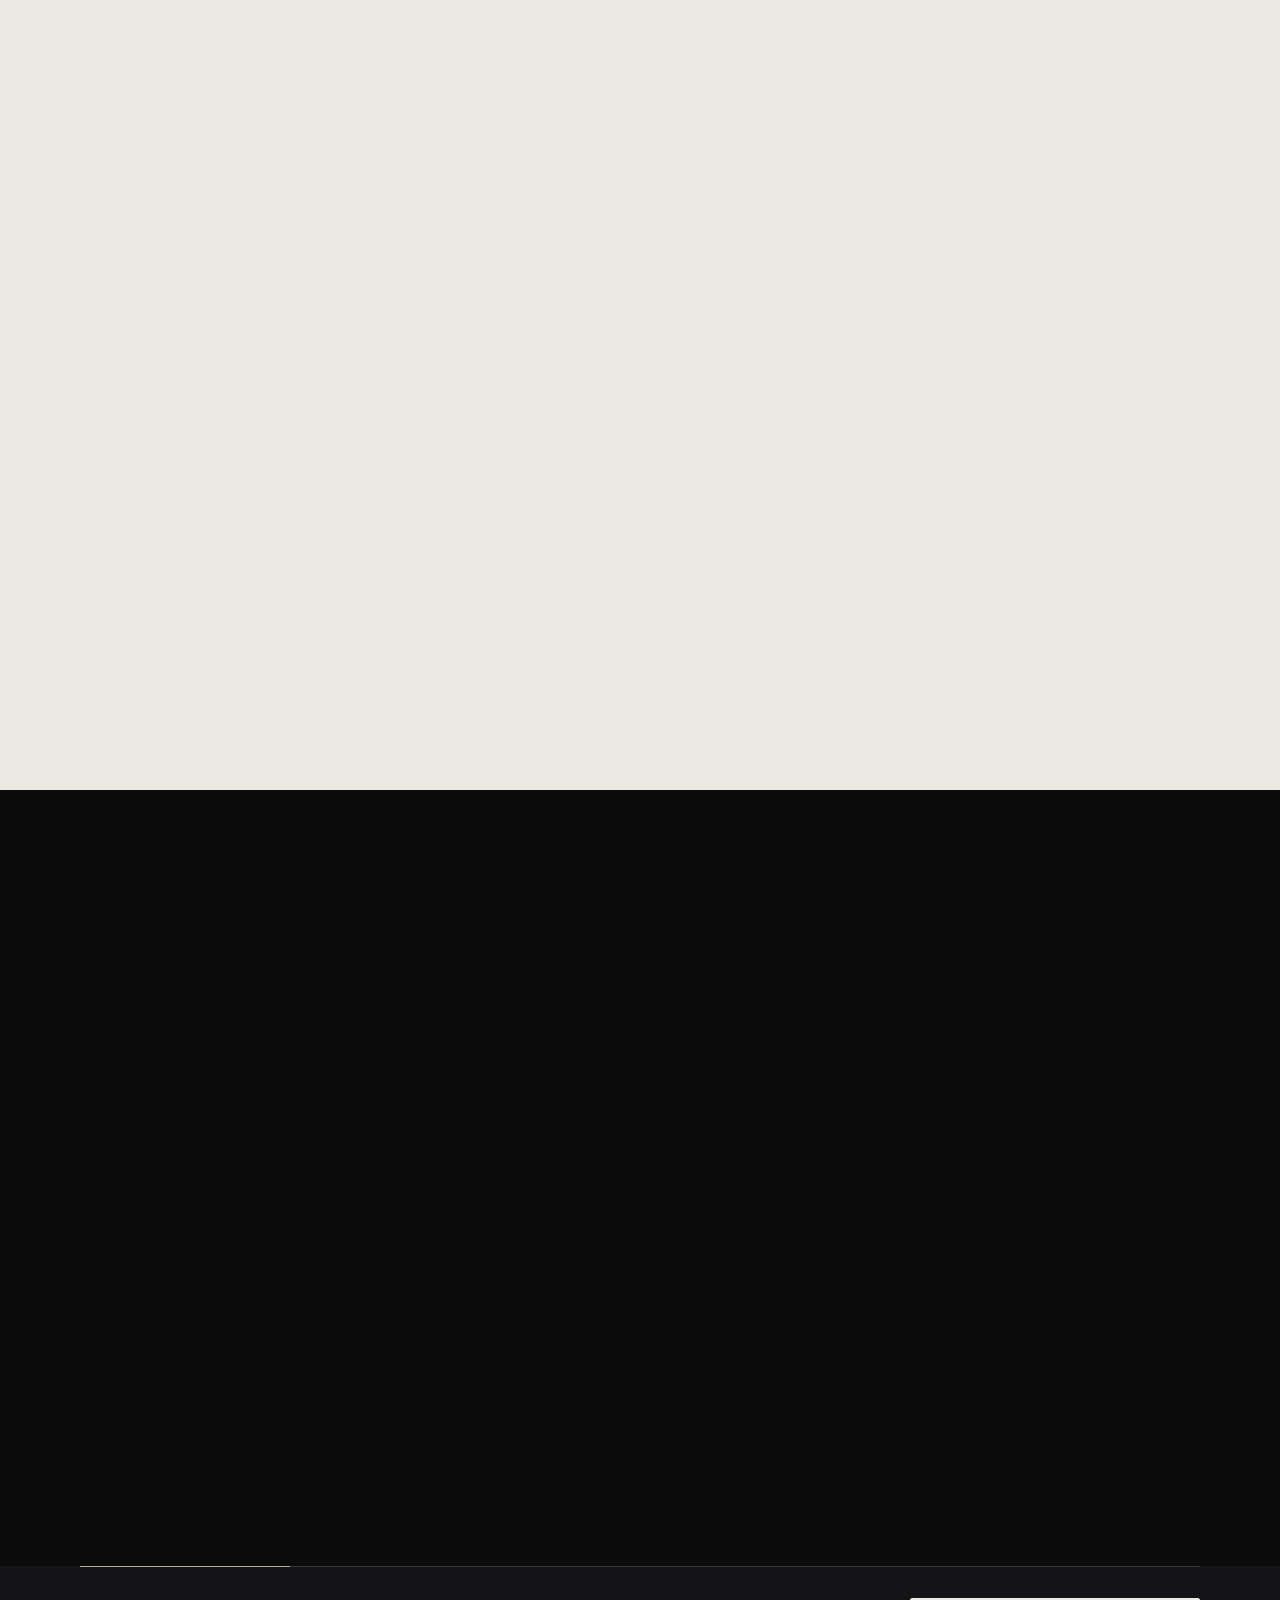
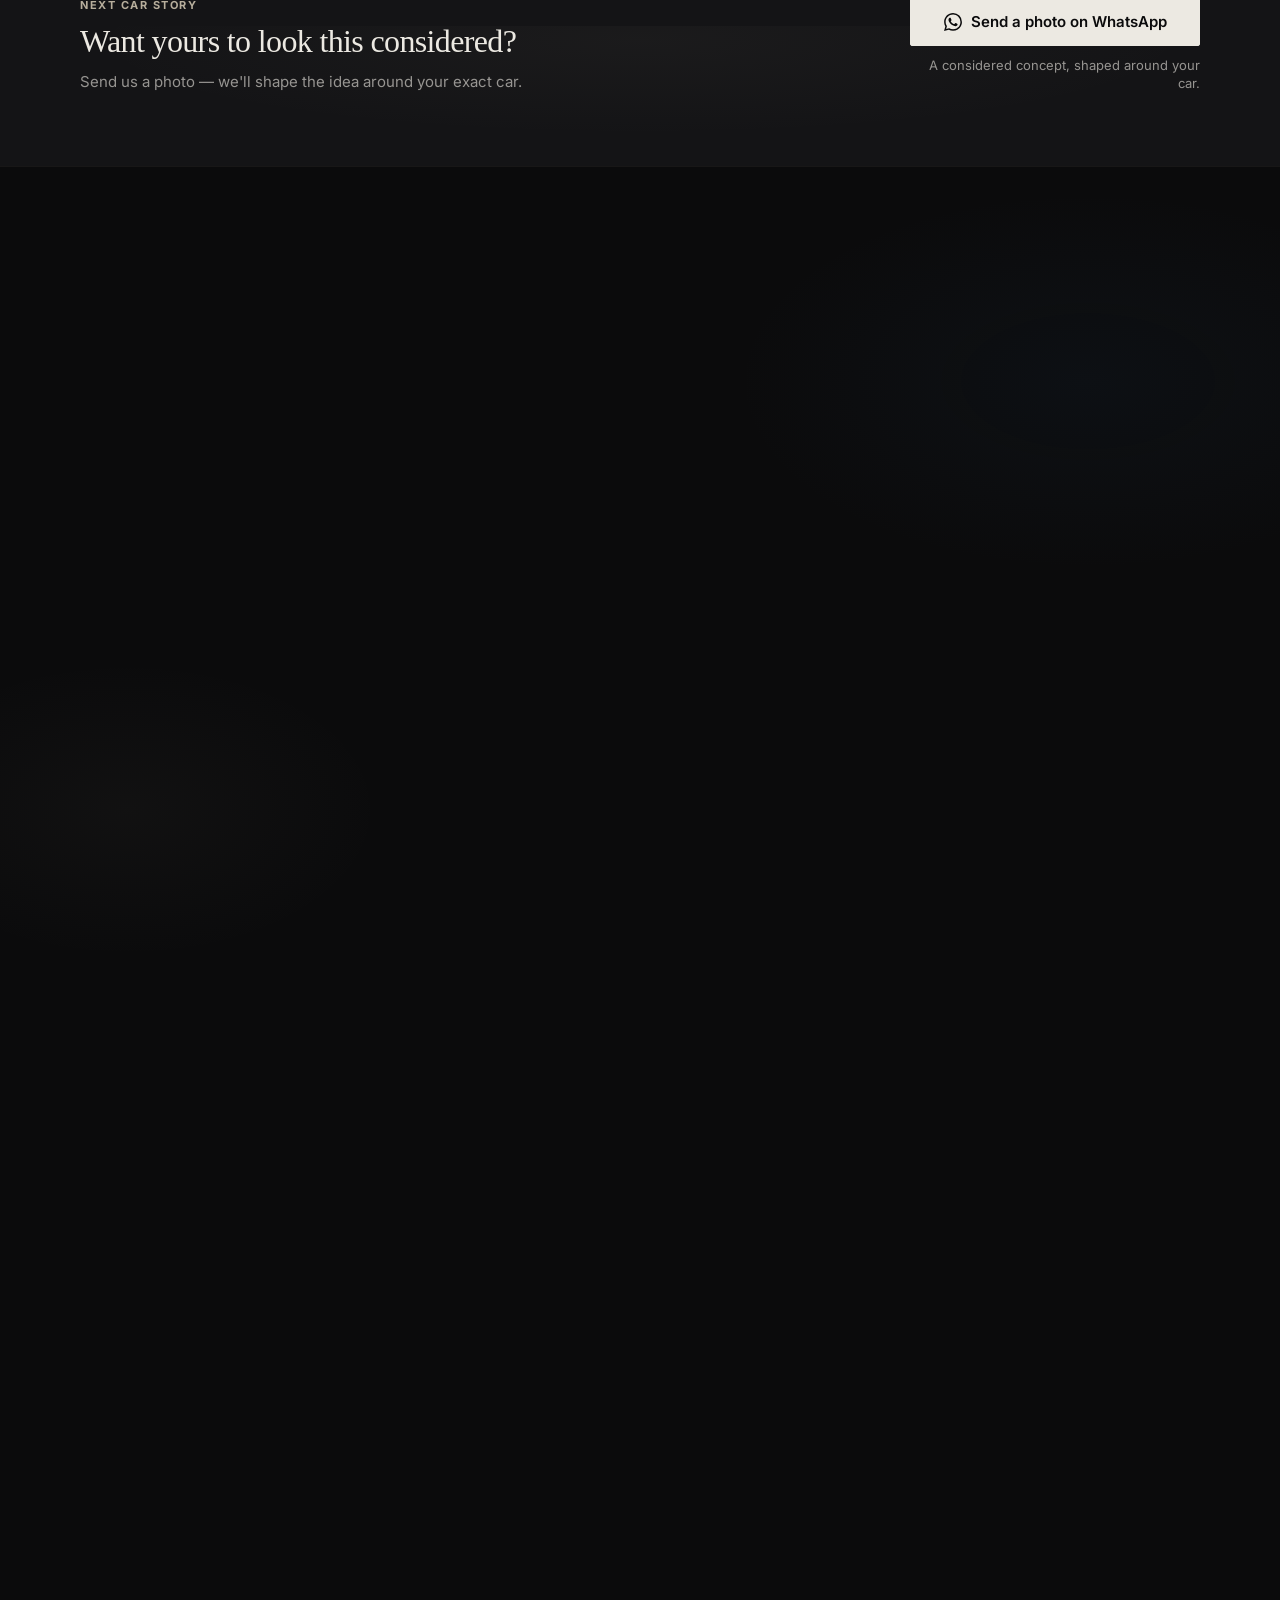
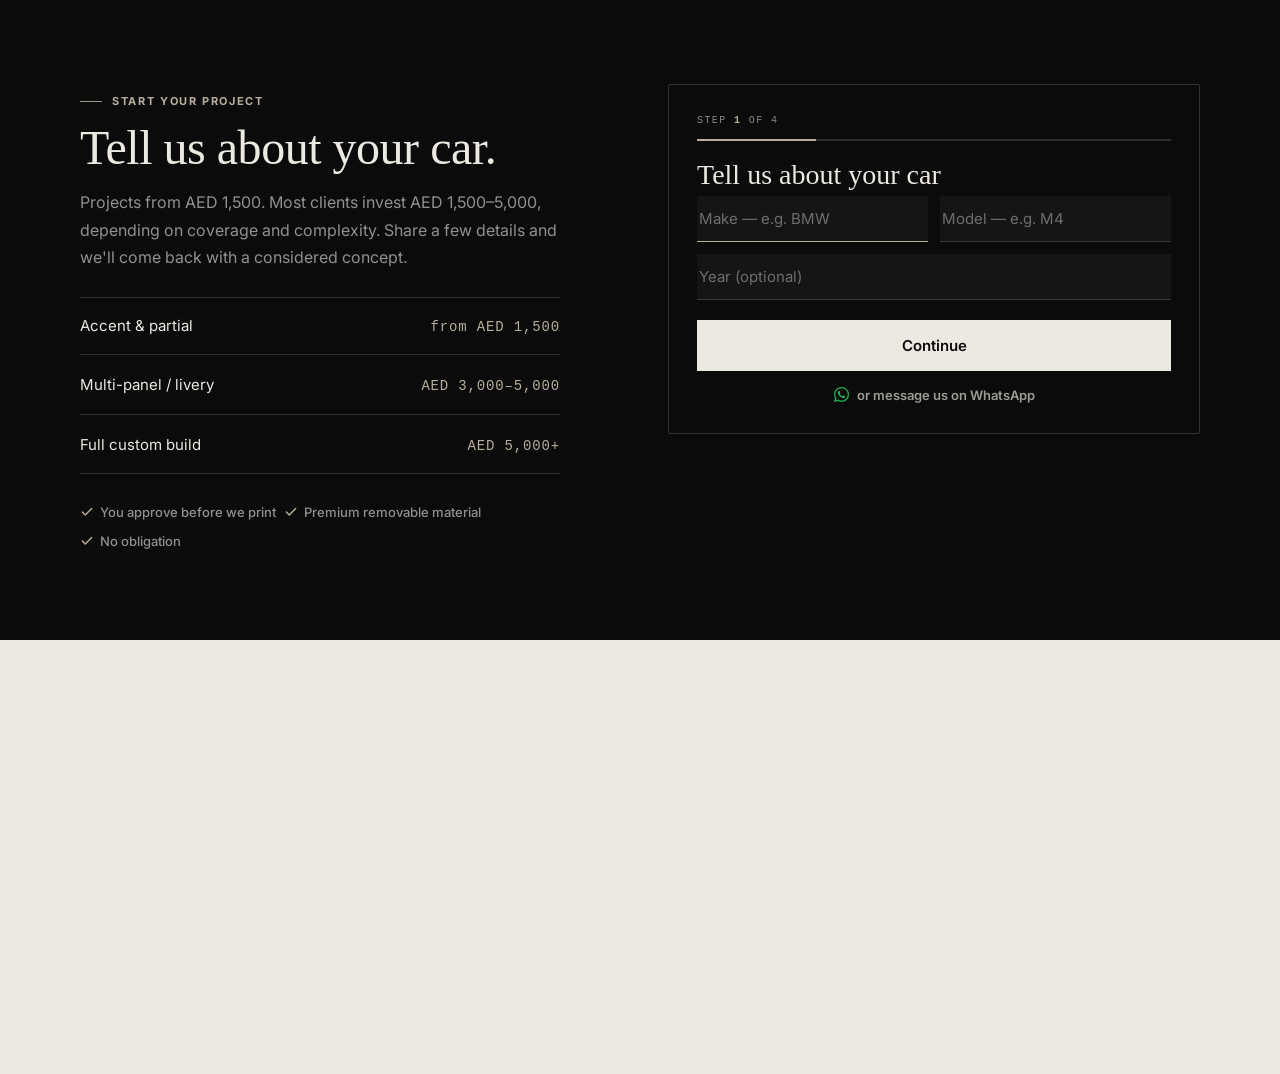
==== commit 529b56df: "polish: Phase 3 a11y & minor fixes from design/frontend audit - m6: scroll instead of clip on catalo" ====
--- a/index.html
+++ b/index.html
@@ -391,197 +391,197 @@
 
         <article class="g-card" role="listitem">
           <div class="g-photo"><img src="gallery/1.webp" alt="Just Graphics branded box — decal design sample 1" loading="lazy" decoding="async" width="1080" height="1080"></div>
-          <div class="g-body"><button type="button" class="btn btn-gold g-style-btn">I want this style</button></div>
+          <div class="g-body"><button type="button" class="btn btn-gold g-style-btn" aria-label="I want design sample 1">I want this style</button></div>
         </article>
 
         <article class="g-card" role="listitem">
           <div class="g-photo"><img src="gallery/2.webp" alt="Bold racing stripe kit — decal design sample 2" loading="lazy" decoding="async" width="1080" height="1080"></div>
-          <div class="g-body"><button type="button" class="btn btn-gold g-style-btn">I want this style</button></div>
+          <div class="g-body"><button type="button" class="btn btn-gold g-style-btn" aria-label="I want design sample 2">I want this style</button></div>
         </article>
 
         <article class="g-card" role="listitem">
           <div class="g-photo"><img src="gallery/3.webp" alt="Custom motorsport livery — decal design sample 3" loading="lazy" decoding="async" width="1080" height="1080"></div>
-          <div class="g-body"><button type="button" class="btn btn-gold g-style-btn">I want this style</button></div>
+          <div class="g-body"><button type="button" class="btn btn-gold g-style-btn" aria-label="I want design sample 3">I want this style</button></div>
         </article>
 
         <article class="g-card" role="listitem">
           <div class="g-photo"><img src="gallery/4.webp" alt="Side graphics package — decal design sample 4" loading="lazy" decoding="async" width="1080" height="1080"></div>
-          <div class="g-body"><button type="button" class="btn btn-gold g-style-btn">I want this style</button></div>
+          <div class="g-body"><button type="button" class="btn btn-gold g-style-btn" aria-label="I want design sample 4">I want this style</button></div>
         </article>
 
         <article class="g-card" role="listitem">
           <div class="g-photo"><img src="gallery/5.webp" alt="Two-tone hood and roof wrap — decal design sample 5" loading="lazy" decoding="async" width="1080" height="1080"></div>
-          <div class="g-body"><button type="button" class="btn btn-gold g-style-btn">I want this style</button></div>
+          <div class="g-body"><button type="button" class="btn btn-gold g-style-btn" aria-label="I want design sample 5">I want this style</button></div>
         </article>
 
         <article class="g-card" role="listitem">
           <div class="g-photo"><img src="gallery/6.webp" alt="Track-inspired number and logo kit — decal design sample 6" loading="lazy" decoding="async" width="1080" height="1080"></div>
-          <div class="g-body"><button type="button" class="btn btn-gold g-style-btn">I want this style</button></div>
+          <div class="g-body"><button type="button" class="btn btn-gold g-style-btn" aria-label="I want design sample 6">I want this style</button></div>
         </article>
 
         <article class="g-card" role="listitem">
           <div class="g-photo"><img src="gallery/7.webp" alt="Minimalist centre stripe — decal design sample 7" loading="lazy" decoding="async" width="1080" height="1080"></div>
-          <div class="g-body"><button type="button" class="btn btn-gold g-style-btn">I want this style</button></div>
+          <div class="g-body"><button type="button" class="btn btn-gold g-style-btn" aria-label="I want design sample 7">I want this style</button></div>
         </article>
 
         <article class="g-card" role="listitem">
           <div class="g-photo"><img src="gallery/8.webp" alt="Carbon texture door insert decal — design sample 8" loading="lazy" decoding="async" width="1080" height="1080"></div>
-          <div class="g-body"><button type="button" class="btn btn-gold g-style-btn">I want this style</button></div>
+          <div class="g-body"><button type="button" class="btn btn-gold g-style-btn" aria-label="I want design sample 8">I want this style</button></div>
         </article>
 
         <article class="g-card" role="listitem">
           <div class="g-photo"><img src="gallery/9.webp" alt="Desert off-road graphics package — design sample 9" loading="lazy" decoding="async" width="1080" height="1080"></div>
-          <div class="g-body"><button type="button" class="btn btn-gold g-style-btn">I want this style</button></div>
+          <div class="g-body"><button type="button" class="btn btn-gold g-style-btn" aria-label="I want design sample 9">I want this style</button></div>
         </article>
 
         <article class="g-card" role="listitem">
           <div class="g-photo"><img src="gallery/10.webp" alt="Sport side stripe with accent colour — design sample 10" loading="lazy" decoding="async" width="1080" height="1080"></div>
-          <div class="g-body"><button type="button" class="btn btn-gold g-style-btn">I want this style</button></div>
+          <div class="g-body"><button type="button" class="btn btn-gold g-style-btn" aria-label="I want design sample 10">I want this style</button></div>
         </article>
 
         <article class="g-card" role="listitem">
           <div class="g-photo"><img src="gallery/11.webp" alt="Full rear panel graphic — design sample 11" loading="lazy" decoding="async" width="1080" height="1080"></div>
-          <div class="g-body"><button type="button" class="btn btn-gold g-style-btn">I want this style</button></div>
+          <div class="g-body"><button type="button" class="btn btn-gold g-style-btn" aria-label="I want design sample 11">I want this style</button></div>
         </article>
 
         <article class="g-card" role="listitem">
           <div class="g-photo"><img src="gallery/12.webp" alt="JDM-style angular livery — design sample 12" loading="lazy" decoding="async" width="1080" height="1080"></div>
-          <div class="g-body"><button type="button" class="btn btn-gold g-style-btn">I want this style</button></div>
+          <div class="g-body"><button type="button" class="btn btn-gold g-style-btn" aria-label="I want design sample 12">I want this style</button></div>
         </article>
 
         <article class="g-card" role="listitem">
           <div class="g-photo"><img src="gallery/13.webp" alt="Aggressive wide-body accent kit — design sample 13" loading="lazy" decoding="async" width="1080" height="1080"></div>
-          <div class="g-body"><button type="button" class="btn btn-gold g-style-btn">I want this style</button></div>
+          <div class="g-body"><button type="button" class="btn btn-gold g-style-btn" aria-label="I want design sample 13">I want this style</button></div>
         </article>
 
         <article class="g-card" role="listitem">
           <div class="g-photo"><img src="gallery/14.webp" alt="Single door logo and name decal — design sample 14" loading="lazy" decoding="async" width="1080" height="1080"></div>
-          <div class="g-body"><button type="button" class="btn btn-gold g-style-btn">I want this style</button></div>
+          <div class="g-body"><button type="button" class="btn btn-gold g-style-btn" aria-label="I want design sample 14">I want this style</button></div>
         </article>
 
         <article class="g-card" role="listitem">
           <div class="g-photo"><img src="gallery/15.webp" alt="OEM-inspired factory stripe — design sample 15" loading="lazy" decoding="async" width="1080" height="1080"></div>
-          <div class="g-body"><button type="button" class="btn btn-gold g-style-btn">I want this style</button></div>
+          <div class="g-body"><button type="button" class="btn btn-gold g-style-btn" aria-label="I want design sample 15">I want this style</button></div>
         </article>
 
         <article class="g-card" role="listitem">
           <div class="g-photo"><img src="gallery/16.webp" alt="Matte black contrast hood decal — design sample 16" loading="lazy" decoding="async" width="1080" height="1080"></div>
-          <div class="g-body"><button type="button" class="btn btn-gold g-style-btn">I want this style</button></div>
+          <div class="g-body"><button type="button" class="btn btn-gold g-style-btn" aria-label="I want design sample 16">I want this style</button></div>
         </article>
 
         <article class="g-card" role="listitem">
           <div class="g-photo"><img src="gallery/17.webp" alt="Full-length side graphic in dual colour — design sample 17" loading="lazy" decoding="async" width="1080" height="1080"></div>
-          <div class="g-body"><button type="button" class="btn btn-gold g-style-btn">I want this style</button></div>
+          <div class="g-body"><button type="button" class="btn btn-gold g-style-btn" aria-label="I want design sample 17">I want this style</button></div>
         </article>
 
         <article class="g-card" role="listitem">
           <div class="g-photo"><img src="gallery/18.webp" alt="Sport lower body rocker decal — design sample 18" loading="lazy" decoding="async" width="1080" height="1080"></div>
-          <div class="g-body"><button type="button" class="btn btn-gold g-style-btn">I want this style</button></div>
+          <div class="g-body"><button type="button" class="btn btn-gold g-style-btn" aria-label="I want design sample 18">I want this style</button></div>
         </article>
 
         <article class="g-card" role="listitem">
           <div class="g-photo"><img src="gallery/19.webp" alt="Custom race number graphic — design sample 19" loading="lazy" decoding="async" width="1080" height="1080"></div>
-          <div class="g-body"><button type="button" class="btn btn-gold g-style-btn">I want this style</button></div>
+          <div class="g-body"><button type="button" class="btn btn-gold g-style-btn" aria-label="I want design sample 19">I want this style</button></div>
         </article>
 
         <article class="g-card" role="listitem">
           <div class="g-photo"><img src="gallery/20.webp" alt="Geometric sharp-line livery — design sample 20" loading="lazy" decoding="async" width="1080" height="1080"></div>
-          <div class="g-body"><button type="button" class="btn btn-gold g-style-btn">I want this style</button></div>
+          <div class="g-body"><button type="button" class="btn btn-gold g-style-btn" aria-label="I want design sample 20">I want this style</button></div>
         </article>
 
         <article class="g-card" role="listitem">
           <div class="g-photo"><img src="gallery/21.webp" alt="Tribal pattern full side wrap — design sample 21" loading="lazy" decoding="async" width="1080" height="1080"></div>
-          <div class="g-body"><button type="button" class="btn btn-gold g-style-btn">I want this style</button></div>
+          <div class="g-body"><button type="button" class="btn btn-gold g-style-btn" aria-label="I want design sample 21">I want this style</button></div>
         </article>
 
         <article class="g-card" role="listitem">
           <div class="g-photo"><img src="gallery/22.webp" alt="Retro-style pinstripe kit — design sample 22" loading="lazy" decoding="async" width="1080" height="1080"></div>
-          <div class="g-body"><button type="button" class="btn btn-gold g-style-btn">I want this style</button></div>
+          <div class="g-body"><button type="button" class="btn btn-gold g-style-btn" aria-label="I want design sample 22">I want this style</button></div>
         </article>
 
         <article class="g-card" role="listitem">
           <div class="g-photo"><img src="gallery/23.webp" alt="Supercar-style gold accent stripe — design sample 23" loading="lazy" decoding="async" width="1080" height="1080"></div>
-          <div class="g-body"><button type="button" class="btn btn-gold g-style-btn">I want this style</button></div>
+          <div class="g-body"><button type="button" class="btn btn-gold g-style-btn" aria-label="I want design sample 23">I want this style</button></div>
         </article>
 
         <article class="g-card" role="listitem">
           <div class="g-photo"><img src="gallery/24.webp" alt="Military camo accent decal — design sample 24" loading="lazy" decoding="async" width="1080" height="1080"></div>
-          <div class="g-body"><button type="button" class="btn btn-gold g-style-btn">I want this style</button></div>
+          <div class="g-body"><button type="button" class="btn btn-gold g-style-btn" aria-label="I want design sample 24">I want this style</button></div>
         </article>
 
         <article class="g-card" role="listitem">
           <div class="g-photo"><img src="gallery/25.webp" alt="Clean white stripe on dark bodywork — design sample 25" loading="lazy" decoding="async" width="1080" height="1080"></div>
-          <div class="g-body"><button type="button" class="btn btn-gold g-style-btn">I want this style</button></div>
+          <div class="g-body"><button type="button" class="btn btn-gold g-style-btn" aria-label="I want design sample 25">I want this style</button></div>
         </article>
 
         <article class="g-card" role="listitem">
           <div class="g-photo"><img src="gallery/26.webp" alt="Full front bumper graphic — design sample 26" loading="lazy" decoding="async" width="1080" height="1080"></div>
-          <div class="g-body"><button type="button" class="btn btn-gold g-style-btn">I want this style</button></div>
+          <div class="g-body"><button type="button" class="btn btn-gold g-style-btn" aria-label="I want design sample 26">I want this style</button></div>
         </article>
 
         <article class="g-card" role="listitem">
           <div class="g-photo"><img src="gallery/27.webp" alt="Contour-following side swoosh — design sample 27" loading="lazy" decoding="async" width="1080" height="1080"></div>
-          <div class="g-body"><button type="button" class="btn btn-gold g-style-btn">I want this style</button></div>
+          <div class="g-body"><button type="button" class="btn btn-gold g-style-btn" aria-label="I want design sample 27">I want this style</button></div>
         </article>
 
         <article class="g-card" role="listitem">
           <div class="g-photo"><img src="gallery/28.webp" alt="Drift-inspired colourblock livery — design sample 28" loading="lazy" decoding="async" width="1080" height="1080"></div>
-          <div class="g-body"><button type="button" class="btn btn-gold g-style-btn">I want this style</button></div>
+          <div class="g-body"><button type="button" class="btn btn-gold g-style-btn" aria-label="I want design sample 28">I want this style</button></div>
         </article>
 
         <article class="g-card" role="listitem">
           <div class="g-photo"><img src="gallery/29.webp" alt="Subtle door edge accent line — design sample 29" loading="lazy" decoding="async" width="1080" height="1080"></div>
-          <div class="g-body"><button type="button" class="btn btn-gold g-style-btn">I want this style</button></div>
+          <div class="g-body"><button type="button" class="btn btn-gold g-style-btn" aria-label="I want design sample 29">I want this style</button></div>
         </article>
 
         <article class="g-card" role="listitem">
           <div class="g-photo"><img src="gallery/30.webp" alt="Premium brushed chrome effect decal — design sample 30" loading="lazy" decoding="async" width="1080" height="1080"></div>
-          <div class="g-body"><button type="button" class="btn btn-gold g-style-btn">I want this style</button></div>
+          <div class="g-body"><button type="button" class="btn btn-gold g-style-btn" aria-label="I want design sample 30">I want this style</button></div>
         </article>
 
         <article class="g-card" role="listitem">
           <div class="g-photo"><img src="gallery/31.webp" alt="Rally mud-flap and skirt graphics — design sample 31" loading="lazy" decoding="async" width="1080" height="1080"></div>
-          <div class="g-body"><button type="button" class="btn btn-gold g-style-btn">I want this style</button></div>
+          <div class="g-body"><button type="button" class="btn btn-gold g-style-btn" aria-label="I want design sample 31">I want this style</button></div>
         </article>
 
         <article class="g-card" role="listitem">
           <div class="g-photo"><img src="gallery/32.webp" alt="Bright neon accent stripe — design sample 32" loading="lazy" decoding="async" width="1080" height="1080"></div>
-          <div class="g-body"><button type="button" class="btn btn-gold g-style-btn">I want this style</button></div>
+          <div class="g-body"><button type="button" class="btn btn-gold g-style-btn" aria-label="I want design sample 32">I want this style</button></div>
         </article>
 
         <article class="g-card" role="listitem">
           <div class="g-photo"><img src="gallery/33.webp" alt="Wide racing banner side graphic — design sample 33" loading="lazy" decoding="async" width="1080" height="1080"></div>
-          <div class="g-body"><button type="button" class="btn btn-gold g-style-btn">I want this style</button></div>
+          <div class="g-body"><button type="button" class="btn btn-gold g-style-btn" aria-label="I want design sample 33">I want this style</button></div>
         </article>
 
         <article class="g-card" role="listitem">
           <div class="g-photo"><img src="gallery/34.webp" alt="Abstract art full-body wrap concept — design sample 34" loading="lazy" decoding="async" width="1080" height="1080"></div>
-          <div class="g-body"><button type="button" class="btn btn-gold g-style-btn">I want this style</button></div>
+          <div class="g-body"><button type="button" class="btn btn-gold g-style-btn" aria-label="I want design sample 34">I want this style</button></div>
         </article>
 
         <article class="g-card" role="listitem">
           <div class="g-photo"><img src="gallery/35.webp" alt="Staggered multi-stripe hood package — design sample 35" loading="lazy" decoding="async" width="1080" height="1080"></div>
-          <div class="g-body"><button type="button" class="btn btn-gold g-style-btn">I want this style</button></div>
+          <div class="g-body"><button type="button" class="btn btn-gold g-style-btn" aria-label="I want design sample 35">I want this style</button></div>
         </article>
 
         <article class="g-card" role="listitem">
           <div class="g-photo"><img src="gallery/36.webp" alt="Contrasting A-pillar and mirror caps decal — design sample 36" loading="lazy" decoding="async" width="1080" height="1080"></div>
-          <div class="g-body"><button type="button" class="btn btn-gold g-style-btn">I want this style</button></div>
+          <div class="g-body"><button type="button" class="btn btn-gold g-style-btn" aria-label="I want design sample 36">I want this style</button></div>
         </article>
 
         <article class="g-card" role="listitem">
           <div class="g-photo"><img src="gallery/37.webp" alt="Coloured brake caliper effect decal — design sample 37" loading="lazy" decoding="async" width="1080" height="1080"></div>
-          <div class="g-body"><button type="button" class="btn btn-gold g-style-btn">I want this style</button></div>
+          <div class="g-body"><button type="button" class="btn btn-gold g-style-btn" aria-label="I want design sample 37">I want this style</button></div>
         </article>
 
         <article class="g-card" role="listitem">
           <div class="g-photo"><img src="gallery/38.webp" alt="Low-profile lower side accent graphic — design sample 38" loading="lazy" decoding="async" width="1080" height="1080"></div>
-          <div class="g-body"><button type="button" class="btn btn-gold g-style-btn">I want this style</button></div>
+          <div class="g-body"><button type="button" class="btn btn-gold g-style-btn" aria-label="I want design sample 38">I want this style</button></div>
         </article>
 
         <article class="g-card" role="listitem">
           <div class="g-photo"><img src="gallery/39.webp" alt="Full motorsport identity kit with numbers and logos — design sample 39" loading="lazy" decoding="async" width="1080" height="1080"></div>
-          <div class="g-body"><button type="button" class="btn btn-gold g-style-btn">I want this style</button></div>
+          <div class="g-body"><button type="button" class="btn btn-gold g-style-btn" aria-label="I want design sample 39">I want this style</button></div>
         </article>
 
       </div><!-- /g-track -->
@@ -1298,7 +1298,6 @@
       <span>&copy; 2026 Just Graphics. All rights reserved.</span>
       <ul class="footer__legal">
         <li><a href="/privacy.html">Privacy Policy</a></li>
-        <li><a href="#">Terms of Service</a></li>
       </ul>
       <span class="footer__bottom-loc">Al Quoz Industrial Area 3, Dubai, UAE</span>
     </div>
--- a/assets/site.css
+++ b/assets/site.css
@@ -3,7 +3,7 @@
       --ink:#0B0B0C; --ink-2:#141416; --ink-3:#1C1C1E;
       --bone:#ECE9E2; --bone-2:#DCD8CF;
       --grey:#8A8884; --sub:rgba(236,233,226,.60); --muted:rgba(236,233,226,.34);
-      --platinum:#B7AE9C; --platinum-d:rgba(183,174,156,.14);
+      --platinum:#B7AE9C; --platinum-d:rgba(183,174,156,.14); --platinum-rgb:183,174,156;
       --line:rgba(236,233,226,.16); --line-ink:rgba(11,11,12,.14);
       --text:#ECE9E2;
       --font:'Inter',system-ui,-apple-system,sans-serif;
@@ -13,15 +13,6 @@
       --nh:64px; --mw:1240px;
       --t:.3s cubic-bezier(.22,1,.36,1);
       --ease:cubic-bezier(.22,1,.36,1);
-      /* legacy aliases kept so un-migrated rules don't break mid-refactor — removed in D5.3 */
-      --bg:var(--ink); --bg-surface:var(--ink-2); --bg-card:var(--ink-2); --bg-card-2:var(--ink-3);
-      --bg-veil:var(--ink); --bg-panel:var(--ink-2); --bg-media:var(--ink-2); --bg-media-h:var(--ink-3); --bg-media-m:var(--ink-2);
-      --border:var(--line); --bh:var(--line);
-      --gold:var(--platinum); --gold-h:var(--platinum); --gold-line:var(--line);
-      --gold-d:var(--platinum-d); --gold-d2:var(--platinum-d); --gold-grad:var(--platinum);
-      --steel:var(--platinum); --steel-h:var(--platinum); --steel-d:var(--platinum-d); --steel-d2:var(--platinum-d); --steel-grad:var(--platinum);
-      --paper:var(--bone); --font-serif:var(--font-display);
-      --rmd:var(--r); --rlg:var(--r); --rxl:var(--r);
     }
 
     /* ─── Reset ─────────────────────────────────── */
@@ -39,6 +30,7 @@
     button { font-family: var(--font); cursor: pointer; }
     img { display: block; max-width: 100%; }
     [inert] { pointer-events: none; }
+    [hidden] { display: none !important; }
 
     @media (prefers-reduced-motion: reduce) {
       *, *::before, *::after { animation-duration: 0.01ms !important; transition-duration: 0.01ms !important; }
@@ -89,6 +81,14 @@
       .reveal-img,.reveal-rule{transition:none;clip-path:none;transform:none;}
     }
 
+    /* desktop-only craft cursor (gated, zero mobile cost) */
+    @media (hover:hover) and (min-width:1024px){
+      .has-cursor{cursor:none;}
+      .ec-cursor{position:fixed;left:0;top:0;width:14px;height:14px;border:1px solid var(--platinum);
+        border-radius:50%;pointer-events:none;z-index:9999;transform:translate(-50%,-50%);
+        transition:transform .12s var(--ease);mix-blend-mode:difference;}
+    }
+
     /* ─── Container ─────────────────────────────── */
     .wrap {
       width: 100%;
@@ -136,16 +136,16 @@
       z-index: 0;
     }
     .section--dark + .section--surface::before {
-      background: linear-gradient(to bottom, var(--bg) 0%, transparent 100%);
+      background: linear-gradient(to bottom, var(--ink) 0%, transparent 100%);
     }
     .section--surface + .section--dark::before {
-      background: linear-gradient(to bottom, var(--bg-surface) 0%, transparent 100%);
+      background: linear-gradient(to bottom, var(--ink-2) 0%, transparent 100%);
     }
     .section--dark + .section--dark::before {
-      background: linear-gradient(to bottom, var(--bg) 0%, transparent 100%);
+      background: linear-gradient(to bottom, var(--ink) 0%, transparent 100%);
     }
     .section--surface + .section--surface::before {
-      background: linear-gradient(to bottom, var(--bg-surface) 0%, transparent 100%);
+      background: linear-gradient(to bottom, var(--ink-2) 0%, transparent 100%);
     }
     .section > .wrap { position: relative; z-index: 1; }
     #cases    { contain-intrinsic-size: auto 950px; }
@@ -154,56 +154,56 @@
     #faq      { contain-intrinsic-size: auto 900px; }
     #process  { contain-intrinsic-size: auto 950px; }
     @media (min-width: 768px) { .section { padding: 112px 0; } }
-    .section--dark    { background: var(--bg); }
+    .section--dark    { background: var(--ink); }
     .section--surface {
       background:
         radial-gradient(ellipse 55% 35% at 88% 12%, rgba(42,84,128,0.08) 0%, transparent 55%),
-        radial-gradient(ellipse 35% 45% at 8% 88%, rgba(196,164,93,0.035) 0%, transparent 58%),
-        var(--bg-surface);
+        radial-gradient(ellipse 35% 45% at 8% 88%, rgba(var(--platinum-rgb),0.035) 0%, transparent 58%),
+        var(--ink-2);
     }
 
     /* ── Per-section tints: subtle color journey down the page ── */
     #cases {
       background:
         radial-gradient(ellipse 60% 40% at 80% 15%, rgba(42,84,128,0.09) 0%, transparent 55%),
-        radial-gradient(ellipse 40% 50% at 10% 85%, rgba(196,164,93,0.04) 0%, transparent 58%),
-        var(--bg-surface);
+        radial-gradient(ellipse 40% 50% at 10% 85%, rgba(var(--platinum-rgb),0.04) 0%, transparent 58%),
+        var(--ink-2);
     }
     #gallery {
       background:
         radial-gradient(ellipse 50% 45% at 15% 20%, rgba(42,84,128,0.06) 0%, transparent 55%),
-        radial-gradient(ellipse 45% 35% at 85% 80%, rgba(196,164,93,0.04) 0%, transparent 50%),
-        var(--bg);
+        radial-gradient(ellipse 45% 35% at 85% 80%, rgba(var(--platinum-rgb),0.04) 0%, transparent 50%),
+        var(--ink);
     }
     #reviews {
       background:
-        radial-gradient(ellipse 55% 40% at 75% 10%, rgba(196,164,93,0.05) 0%, transparent 50%),
+        radial-gradient(ellipse 55% 40% at 75% 10%, rgba(var(--platinum-rgb),0.05) 0%, transparent 50%),
         radial-gradient(ellipse 40% 45% at 20% 90%, rgba(42,84,128,0.07) 0%, transparent 55%),
-        var(--bg-surface);
+        var(--ink-2);
     }
     #details {
       background:
         radial-gradient(ellipse 50% 40% at 85% 25%, rgba(42,84,128,0.07) 0%, transparent 55%),
-        radial-gradient(ellipse 40% 35% at 10% 75%, rgba(196,164,93,0.035) 0%, transparent 50%),
-        var(--bg);
+        radial-gradient(ellipse 40% 35% at 10% 75%, rgba(var(--platinum-rgb),0.035) 0%, transparent 50%),
+        var(--ink);
     }
     #why-us {
       background:
-        radial-gradient(ellipse 45% 50% at 20% 15%, rgba(196,164,93,0.045) 0%, transparent 50%),
+        radial-gradient(ellipse 45% 50% at 20% 15%, rgba(var(--platinum-rgb),0.045) 0%, transparent 50%),
         radial-gradient(ellipse 50% 40% at 80% 85%, rgba(42,84,128,0.06) 0%, transparent 55%),
-        var(--bg);
+        var(--ink);
     }
     #faq {
       background:
         radial-gradient(ellipse 50% 35% at 90% 20%, rgba(42,84,128,0.08) 0%, transparent 55%),
-        radial-gradient(ellipse 45% 45% at 5% 80%, rgba(196,164,93,0.04) 0%, transparent 55%),
-        var(--bg-surface);
+        radial-gradient(ellipse 45% 45% at 5% 80%, rgba(var(--platinum-rgb),0.04) 0%, transparent 55%),
+        var(--ink-2);
     }
     #process {
       background:
-        radial-gradient(ellipse 55% 40% at 30% 10%, rgba(196,164,93,0.045) 0%, transparent 50%),
+        radial-gradient(ellipse 55% 40% at 30% 10%, rgba(var(--platinum-rgb),0.045) 0%, transparent 50%),
         radial-gradient(ellipse 45% 40% at 75% 90%, rgba(42,84,128,0.07) 0%, transparent 55%),
-        var(--bg-surface);
+        var(--ink-2);
     }
 
     .s-eyebrow {
@@ -214,7 +214,7 @@
       font-weight: 700;
       letter-spacing: 0.15em;
       text-transform: uppercase;
-      color: var(--gold);
+      color: var(--platinum);
       margin-bottom: 14px;
     }
     .s-eyebrow::before {
@@ -222,15 +222,15 @@
       display: block;
       width: 22px;
       height: 1.5px;
-      background: var(--gold);
+      background: var(--platinum);
       flex-shrink: 0;
       border-radius: 1px;
       opacity: 0.85;
     }
     .s-title {
-      font-family: var(--font-serif);
+      font-family: var(--font-display);
       font-size: clamp(28px, 3.8vw, 44px);
-      font-weight: 900;
+      font-weight: 300;
       letter-spacing: -0.02em;
       line-height: 1.1;
       margin-bottom: 20px;
@@ -347,7 +347,7 @@
     .nav__social {
       width: 34px; height: 34px;
       border-radius: 50%;
-      border: 1px solid var(--border);
+      border: 1px solid var(--line);
       display: flex; align-items: center; justify-content: center;
       color: var(--sub);
       transition: border-color var(--t), color var(--t), background var(--t);
@@ -388,7 +388,7 @@
       width: 44px;
       height: 44px;
       background: none;
-      border: 1px solid var(--border);
+      border: 1px solid var(--line);
       border-radius: 10px;
       color: var(--text);
       transition: border-color var(--t), background var(--t);
@@ -396,7 +396,7 @@
       z-index: 1001;
       flex-shrink: 0;
     }
-    .burger:hover { border-color: var(--bh); background: rgba(255,255,255,0.04); }
+    .burger:hover { border-color: var(--line); background: rgba(255,255,255,0.04); }
     .burger__line {
       display: block;
       width: 18px;
@@ -447,9 +447,9 @@
       width: min(320px, 85vw);
       height: 100%;
       background:
-        radial-gradient(ellipse 80% 50% at 90% 10%, rgba(196,164,93,0.04), transparent 60%),
-        var(--bg);
-      border-left: 1px solid var(--border);
+        radial-gradient(ellipse 80% 50% at 90% 10%, rgba(var(--platinum-rgb),0.04), transparent 60%),
+        var(--ink);
+      border-left: 1px solid var(--line);
       z-index: 960;
       display: flex;
       flex-direction: column;
@@ -464,9 +464,9 @@
     /* Nav links */
     .menu-nav { list-style: none; display: flex; flex-direction: column; gap: 0; }
     .menu-nav__item {
-      border-bottom: 1px solid var(--border);
-    }
-    .menu-nav__item:first-child { border-top: 1px solid var(--border); }
+      border-bottom: 1px solid var(--line);
+    }
+    .menu-nav__item:first-child { border-top: 1px solid var(--line); }
     .menu-nav__link {
       display: flex;
       align-items: center;
@@ -480,7 +480,7 @@
     }
     .menu-nav__link:hover,
     .menu-nav__link:focus-visible {
-      color: var(--gold-h);
+      color: var(--platinum);
       padding-left: 8px;
     }
     .menu-nav__num {
@@ -1004,9 +1004,9 @@
       gap: 8px;
       padding: 12px 24px;
       background: transparent;
-      border: 1.5px solid rgba(196,164,93,0.35);
-      border-radius: 999px;
-      color: var(--gold-h);
+      border: 1.5px solid rgba(var(--platinum-rgb),0.35);
+      border-radius: var(--r);
+      color: var(--platinum);
       font-size: 14px;
       font-weight: 600;
       letter-spacing: 0.02em;
@@ -1015,9 +1015,9 @@
       transition: border-color var(--t), background var(--t), color var(--t);
     }
     .g-viewall:hover {
-      border-color: var(--gold);
-      background: rgba(196,164,93,0.10);
-      color: var(--gold);
+      border-color: var(--platinum);
+      background: rgba(var(--platinum-rgb),0.10);
+      color: var(--platinum);
     }
     .g-viewall svg { transition: transform var(--t); }
     .g-viewall:hover svg { transform: translateX(3px); }
@@ -1032,7 +1032,7 @@
       z-index: 1000;
       display: flex;
       flex-direction: column;
-      background: var(--bg-panel);
+      background: var(--ink-2);
       opacity: 0;
       transform: translateY(20px);
       pointer-events: none;
@@ -1054,7 +1054,7 @@
       justify-content: space-between;
       gap: 12px;
       padding: 14px 16px;
-      border-bottom: 1px solid var(--border);
+      border-bottom: 1px solid var(--line);
       background: rgba(14,18,24,0.97);
       backdrop-filter: blur(18px);
       -webkit-backdrop-filter: blur(18px);
@@ -1071,9 +1071,9 @@
       flex-shrink: 0;
     }
     .catalog-title {
-      font-family: var(--font-serif);
+      font-family: var(--font-display);
       font-size: 18px;
-      font-weight: 900;
+      font-weight: 300;
       color: var(--text);
       letter-spacing: -0.01em;
     }
@@ -1087,12 +1087,12 @@
       align-items: center;
       gap: 5px;
       padding: 4px 11px;
-      background: linear-gradient(135deg, rgba(196,164,93,0.22), rgba(196,164,93,0.10));
-      border: 1px solid rgba(196,164,93,0.35);
-      border-radius: 50px;
+      background: linear-gradient(135deg, rgba(var(--platinum-rgb),0.22), rgba(var(--platinum-rgb),0.10));
+      border: 1px solid rgba(var(--platinum-rgb),0.35);
+      border-radius: var(--r);
       font-size: 11px;
-      font-weight: 800;
-      color: var(--gold);
+      font-weight: 700;
+      color: var(--platinum);
       letter-spacing: 0.06em;
       text-transform: uppercase;
       white-space: nowrap;
@@ -1109,7 +1109,7 @@
     }
     .catalog-filter {
       padding: 6px 14px;
-      border-radius: 50px;
+      border-radius: var(--r);
       border: 1.5px solid transparent;
       background: transparent;
       color: var(--sub);
@@ -1128,9 +1128,9 @@
       color: var(--text);
     }
     .catalog-filter.active {
-      background: var(--gold-d2);
-      border-color: rgba(196,164,93,0.40);
-      color: var(--gold);
+      background: var(--platinum-d);
+      border-color: rgba(var(--platinum-rgb),0.40);
+      color: var(--platinum);
     }
     .catalog-filter__count {
       font-size: 11px;
@@ -1144,7 +1144,7 @@
       height: 36px;
       border-radius: 50%;
       background: rgba(26,26,24,0.82);
-      border: 1.5px solid var(--border);
+      border: 1.5px solid var(--line);
       color: var(--sub);
       display: flex;
       align-items: center;
@@ -1153,7 +1153,7 @@
       transition: border-color var(--t), color var(--t), background var(--t);
       flex-shrink: 0;
     }
-    .catalog-close:hover { border-color: rgba(255,255,255,0.3); color: var(--text); background: var(--bg-card-2); }
+    .catalog-close:hover { border-color: rgba(255,255,255,0.3); color: var(--text); background: var(--ink-3); }
 
     /* ── Catalog body ── */
     .catalog-body {
@@ -1178,8 +1178,8 @@
     /* ── Catalog card ── */
     .catalog-card {
       background: rgba(26,26,24,0.82);
-      border: 1px solid var(--border);
-      border-radius: var(--rmd);
+      border: 1px solid var(--line);
+      border-radius: var(--r);
       overflow: hidden;
       transition: border-color 0.3s ease, transform 0.3s cubic-bezier(0.22,1,0.36,1), box-shadow 0.3s ease;
       opacity: 0;
@@ -1195,9 +1195,9 @@
       display: none;
     }
     .catalog-card:hover {
-      border-color: rgba(196,164,93,0.30);
+      border-color: rgba(var(--platinum-rgb),0.30);
       transform: translateY(-3px);
-      box-shadow: 0 16px 48px rgba(0,0,0,0.50), 0 0 0 1px rgba(196,164,93,0.08);
+      box-shadow: 0 16px 48px rgba(0,0,0,0.50), 0 0 0 1px rgba(var(--platinum-rgb),0.08);
     }
 
     /* Photo area */
@@ -1205,7 +1205,7 @@
       aspect-ratio: 4/3;
       position: relative;
       overflow: hidden;
-      background: linear-gradient(140deg, var(--bg-media-h) 0%, var(--bg-media-m) 55%, var(--bg-media) 100%);
+      background: linear-gradient(140deg, var(--ink-3) 0%, var(--ink-2) 55%, var(--ink-2) 100%);
     }
     .catalog-photo::after {
       content: '';
@@ -1336,7 +1336,7 @@
       transform: translateX(-50%);
       z-index: 2;
       padding: 6px 14px;
-      border-radius: 50px;
+      border-radius: var(--r);
       background: rgba(0,0,0,0.5);
       border: 1px solid rgba(255,255,255,0.14);
       color: rgba(255,255,255,0.9);
@@ -1397,9 +1397,9 @@
       left: 8px;
       z-index: 2;
       padding: 3px 9px;
-      border-radius: 50px;
+      border-radius: var(--r);
       font-size: 10px;
-      font-weight: 800;
+      font-weight: 700;
       letter-spacing: 0.08em;
       text-transform: uppercase;
       backdrop-filter: blur(10px);
@@ -1429,10 +1429,10 @@
       right: 8px;
       z-index: 2;
       padding: 3px 8px;
-      border-radius: 50px;
+      border-radius: var(--r);
       font-size: 10px;
-      font-weight: 800;
-      background: rgba(196,164,93,0.88);
+      font-weight: 700;
+      background: rgba(var(--platinum-rgb),0.88);
       color: var(--ink);
       letter-spacing: 0.02em;
     }
@@ -1475,7 +1475,7 @@
     }
     .catalog-price {
       font-size: 16px;
-      font-weight: 800;
+      font-weight: 700;
       color: var(--text);
       letter-spacing: -0.02em;
       line-height: 1;
@@ -1503,17 +1503,17 @@
       padding: 9px 10px;
       font-size: 12px;
       font-weight: 700;
-      border-radius: 0 0 var(--rmd) var(--rmd);
-      background: rgba(196,164,93,0.12);
+      border-radius: 0 0 var(--r) var(--r);
+      background: rgba(var(--platinum-rgb),0.12);
       border: none;
-      border-top: 1px solid var(--border);
-      color: var(--gold);
+      border-top: 1px solid var(--line);
+      color: var(--platinum);
       box-shadow: none;
       transition: background var(--t), color var(--t);
     }
     .catalog-card .btn:hover {
-      background: rgba(196,164,93,0.22);
-      color: var(--gold-h);
+      background: rgba(var(--platinum-rgb),0.22);
+      color: var(--platinum);
       transform: none;
     }
     .catalog-card .btn svg {
@@ -1531,7 +1531,7 @@
       background: rgba(14,18,24,0.95);
       backdrop-filter: blur(18px);
       -webkit-backdrop-filter: blur(18px);
-      border-top: 1px solid var(--border);
+      border-top: 1px solid var(--line);
       display: flex;
       align-items: center;
       justify-content: center;
@@ -1562,7 +1562,7 @@
       background: rgba(10,14,20,0.98);
       backdrop-filter: blur(20px);
       -webkit-backdrop-filter: blur(20px);
-      border-top: 1px solid rgba(196,164,93,0.25);
+      border-top: 1px solid rgba(var(--platinum-rgb),0.25);
       padding: 0;
       max-height: 0;
       overflow: hidden;
@@ -1570,6 +1570,7 @@
     }
     .lead-panel.is-open {
       max-height: 500px;
+      overflow-y: auto;
     }
     .lead-panel.is-standalone {
       position: fixed;
@@ -1597,7 +1598,7 @@
       background: rgba(10,14,20,0.98);
       backdrop-filter: blur(20px);
       -webkit-backdrop-filter: blur(20px);
-      border-top: 1px solid rgba(196,164,93,0.25);
+      border-top: 1px solid rgba(var(--platinum-rgb),0.25);
       border-radius: 16px 16px 0 0;
       width: 100%;
       max-width: 560px;
@@ -1610,7 +1611,7 @@
       }
       .lead-panel.is-standalone .lead-panel__inner {
         border-radius: 16px;
-        border: 1px solid rgba(196,164,93,0.25);
+        border: 1px solid rgba(var(--platinum-rgb),0.25);
         max-width: 520px;
         padding: 32px 36px 36px;
       }
@@ -1652,7 +1653,7 @@
       height: 42px;
       border-radius: 6px;
       object-fit: cover;
-      border: 1px solid var(--border);
+      border: 1px solid var(--line);
       flex-shrink: 0;
     }
     .lead-panel__thumb.hidden { display: none; }
@@ -1672,7 +1673,7 @@
       height: 32px;
       border-radius: 50%;
       background: rgba(26,26,24,0.82);
-      border: 1.5px solid var(--border);
+      border: 1.5px solid var(--line);
       color: var(--sub);
       display: flex;
       align-items: center;
@@ -1702,7 +1703,7 @@
         justify-content: flex-start;
         gap: 4px;
         padding-top: 6px;
-        border-top: 1px solid var(--border);
+        border-top: 1px solid var(--line);
       }
       .catalog-filter { padding: 5px 11px; font-size: 12px; }
       .catalog-sale-badge { display: none; }
@@ -1743,7 +1744,7 @@
       aspect-ratio: 4/3;
       cursor: col-resize;
       user-select: none;
-      touch-action: none;
+      touch-action: pan-y;
     }
     .compare__before,
     .compare__after {
@@ -2035,7 +2036,7 @@
       transform: translateY(-50%);
       width: 1px;
       height: 38px;
-      background: linear-gradient(to bottom, transparent, rgba(196,164,93,0.45) 50%, transparent);
+      background: linear-gradient(to bottom, transparent, rgba(var(--platinum-rgb),0.45) 50%, transparent);
     }
     .footer__socials {
       display: flex;
@@ -2047,19 +2048,19 @@
       width: 40px;
       height: 40px;
       border-radius: 50%;
-      background: rgba(196,164,93,0.08);
-      border: 1px solid rgba(196,164,93,0.22);
+      background: rgba(var(--platinum-rgb),0.08);
+      border: 1px solid rgba(var(--platinum-rgb),0.22);
       display: flex;
       align-items: center;
       justify-content: center;
-      color: var(--gold);
+      color: var(--platinum);
       transition: border-color var(--t), color var(--t), background var(--t), transform var(--t), box-shadow var(--t);
     }
     .social-btn:hover {
-      border-color: var(--gold);
-      background: rgba(196,164,93,0.18);
+      border-color: var(--platinum);
+      background: rgba(var(--platinum-rgb),0.18);
       transform: translateY(-2px);
-      box-shadow: 0 8px 24px -8px rgba(196,164,93,0.45);
+      box-shadow: 0 8px 24px -8px rgba(var(--platinum-rgb),0.45);
     }
 
     /* Column titles */
@@ -2128,7 +2129,6 @@
     .footer__contact-item--address svg { margin-top: 3px; }
 
     /* Map column */
-    .footer__map-col {}
     .footer__map {
       border-radius: var(--r);
       overflow: hidden;
@@ -2227,14 +2227,14 @@
       background: rgba(20,20,18,0.82);
       backdrop-filter: blur(8px);
       -webkit-backdrop-filter: blur(8px);
-      border: 1px solid var(--gold-line);
+      border: 1px solid var(--line);
       display: flex; align-items: center; justify-content: center;
-      color: var(--gold);
+      color: var(--platinum);
       box-shadow: 0 6px 20px rgba(0,0,0,0.40);
       transition: transform var(--t), border-color var(--t), color var(--t);
       text-decoration: none;
     }
-    .wa-float:hover { transform: translateY(-2px); border-color: var(--gold-h); color: var(--gold-h); }
+    .wa-float:hover { transform: translateY(-2px); border-color: var(--platinum); color: var(--platinum); }
     @media (max-width: 480px) { .wa-float { bottom: 20px; right: 16px; width: 48px; height: 48px; } }
     @media (max-width: 767px) {
       .wa-float.bar-active { opacity: 0; pointer-events: none; transition: opacity 0.3s ease; }
@@ -2246,14 +2246,14 @@
       padding: 0 0 72px;
       margin-top: -1px;
       overflow: hidden;
-      background: var(--bg-surface);
+      background: var(--ink-2);
     }
     .midcta::before {
       content: '';
       position: absolute;
       inset: auto 0 0 0;
       height: 70%;
-      background: radial-gradient(ellipse 70% 110% at 50% 10%, rgba(196,164,93,0.045) 0%, transparent 62%);
+      background: radial-gradient(ellipse 70% 110% at 50% 10%, rgba(var(--platinum-rgb),0.045) 0%, transparent 62%);
       pointer-events: none;
     }
     .midcta__inner {
@@ -2264,7 +2264,7 @@
       gap: 24px;
       align-items: center;
       padding-top: 30px;
-      border-top: 1px solid rgba(196,164,93,0.24);
+      border-top: 1px solid rgba(var(--platinum-rgb),0.24);
     }
     .midcta__inner::before {
       content: '';
@@ -2273,7 +2273,7 @@
       left: 0;
       width: min(210px, 50%);
       height: 1px;
-      background: var(--gold-grad);
+      background: var(--platinum);
     }
     .midcta__copy {
       min-width: 0;
@@ -2281,16 +2281,16 @@
     .midcta__eyebrow {
       display: block;
       font-size: 11px;
-      font-weight: 800;
+      font-weight: 700;
       letter-spacing: 0.14em;
       text-transform: uppercase;
-      color: var(--gold);
+      color: var(--platinum);
       margin-bottom: 8px;
     }
     .midcta__text {
-      font-family: var(--font-serif);
+      font-family: var(--font-display);
       font-size: clamp(22px, 2.7vw, 32px);
-      font-weight: 900;
+      font-weight: 300;
       letter-spacing: -0.02em;
       line-height: 1.15;
       margin: 0;
@@ -2314,7 +2314,7 @@
       justify-content: center;
       min-width: 290px;
       padding: 14px 24px;
-      border-radius: 999px;
+      border-radius: var(--r);
     }
     .midcta__note {
       margin: 0;
@@ -2548,6 +2548,7 @@
     .brief__choices.has-error { animation: shake 0.4s ease; }
     .brief__choices.has-error .brief__choice { border-color: rgba(220,80,80,0.45); }
     .brief__choice {
+      position: relative;
       display: flex;
       align-items: center;
       gap: 12px;
@@ -2638,7 +2639,7 @@
       text-decoration: none;
       transition: color var(--t);
     }
-    .brief__wa-alt:hover { color: var(--gold); }
+    .brief__wa-alt:hover { color: var(--platinum); }
     .brief__wa-alt svg { color: rgba(37,211,102,0.85); }
     .brief__privacy { margin-top: 4px; font-size: 11px; color: var(--muted); line-height: 1.5; }
     .brief__success { display: none; text-align: center; padding: 20px 0; }
@@ -2656,7 +2657,7 @@
       background: rgba(7,7,6,0.95);
       backdrop-filter: blur(18px) saturate(120%);
       -webkit-backdrop-filter: blur(18px) saturate(120%);
-      border-top: 1px solid var(--border);
+      border-top: 1px solid var(--line);
       gap: 8px;
       transform: translateY(100%);
       transition: transform 0.3s cubic-bezier(0.22,1,0.36,1);
@@ -2685,16 +2686,16 @@
     }
     .mobile-cta__btn:active { transform: scale(0.97); }
     .mobile-cta__btn--primary {
-      background: var(--gold-grad);
+      background: var(--platinum);
       color: var(--ink);
     }
     .mobile-cta__btn--wa {
       flex: 0 0 auto;
       background: transparent;
-      border: 1px solid var(--gold-line);
-      color: var(--gold);
-    }
-    .mobile-cta__btn--wa:hover { border-color: var(--gold-h); color: var(--gold-h); }
+      border: 1px solid var(--line);
+      color: var(--platinum);
+    }
+    .mobile-cta__btn--wa:hover { border-color: var(--platinum); color: var(--platinum); }
 
     /* ─── FAQ ────────────────────────────── */
     #faq { background: var(--bone); color: var(--ink); }
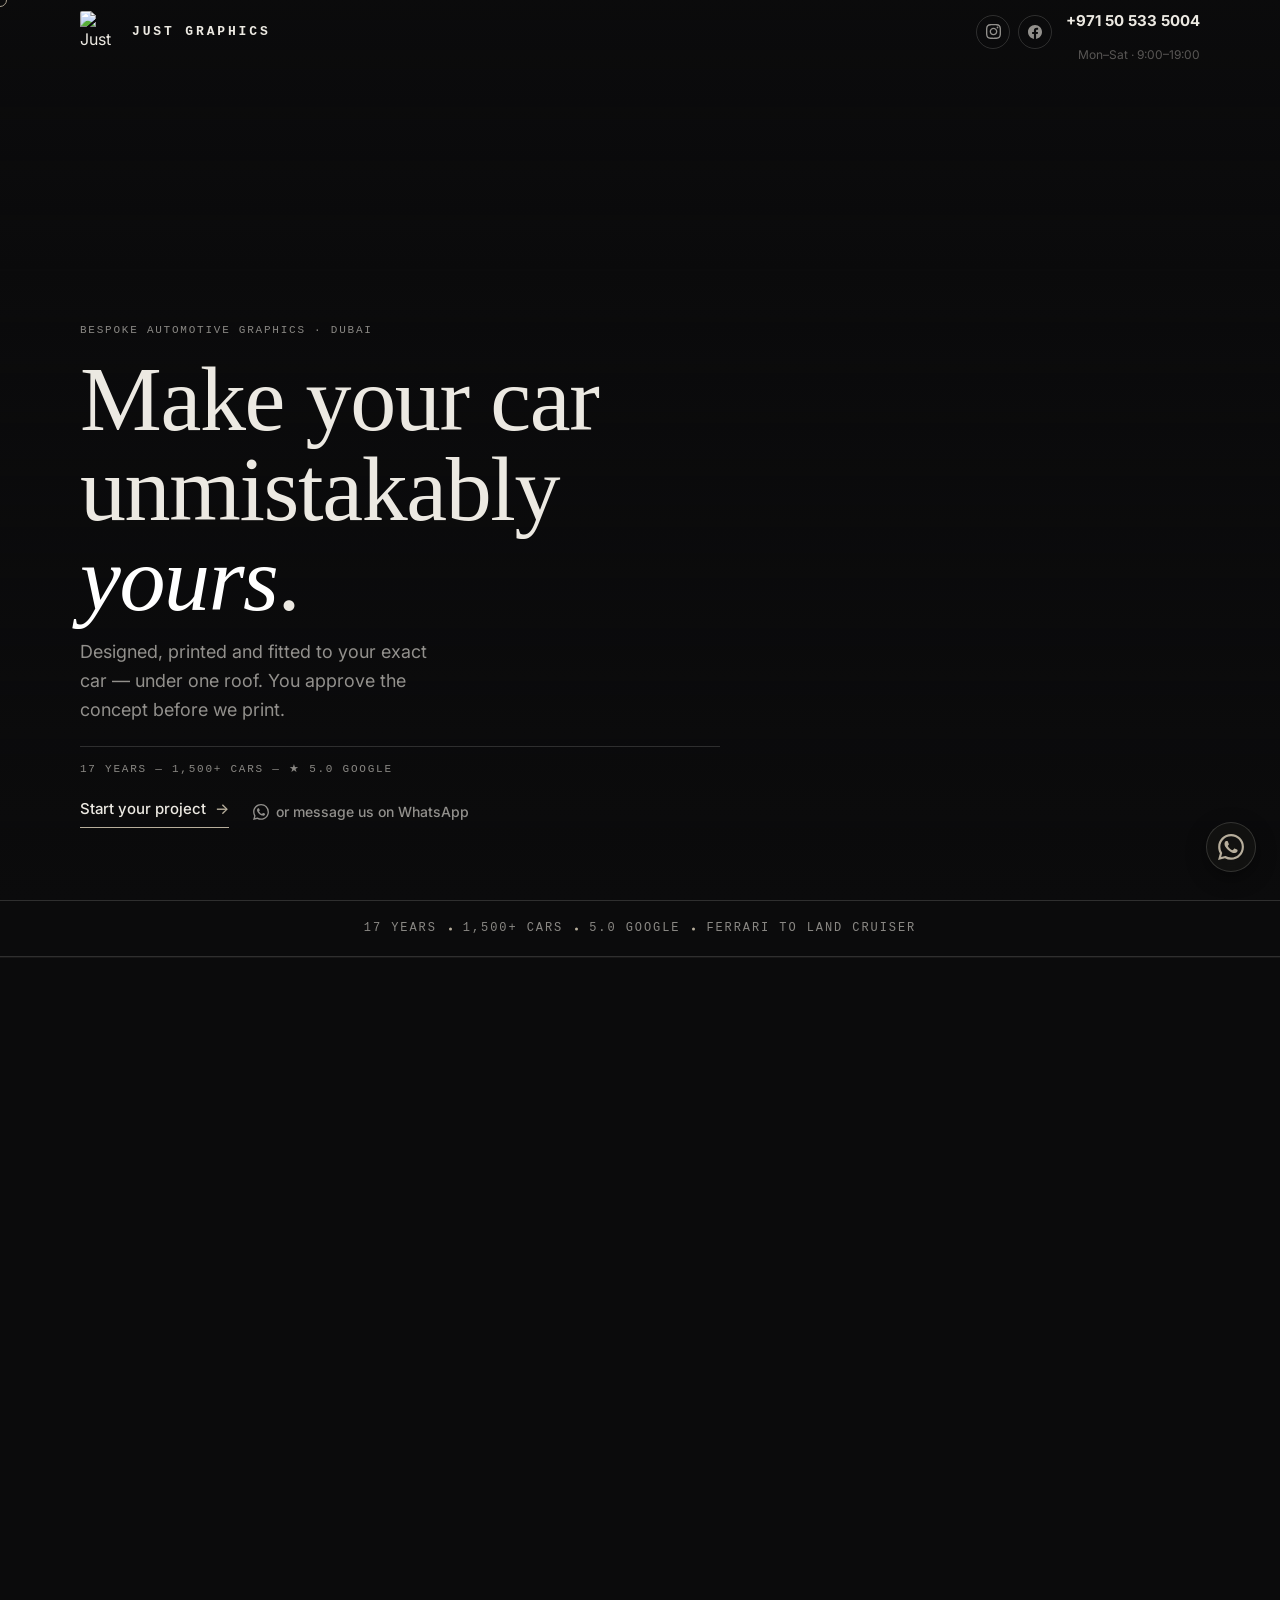
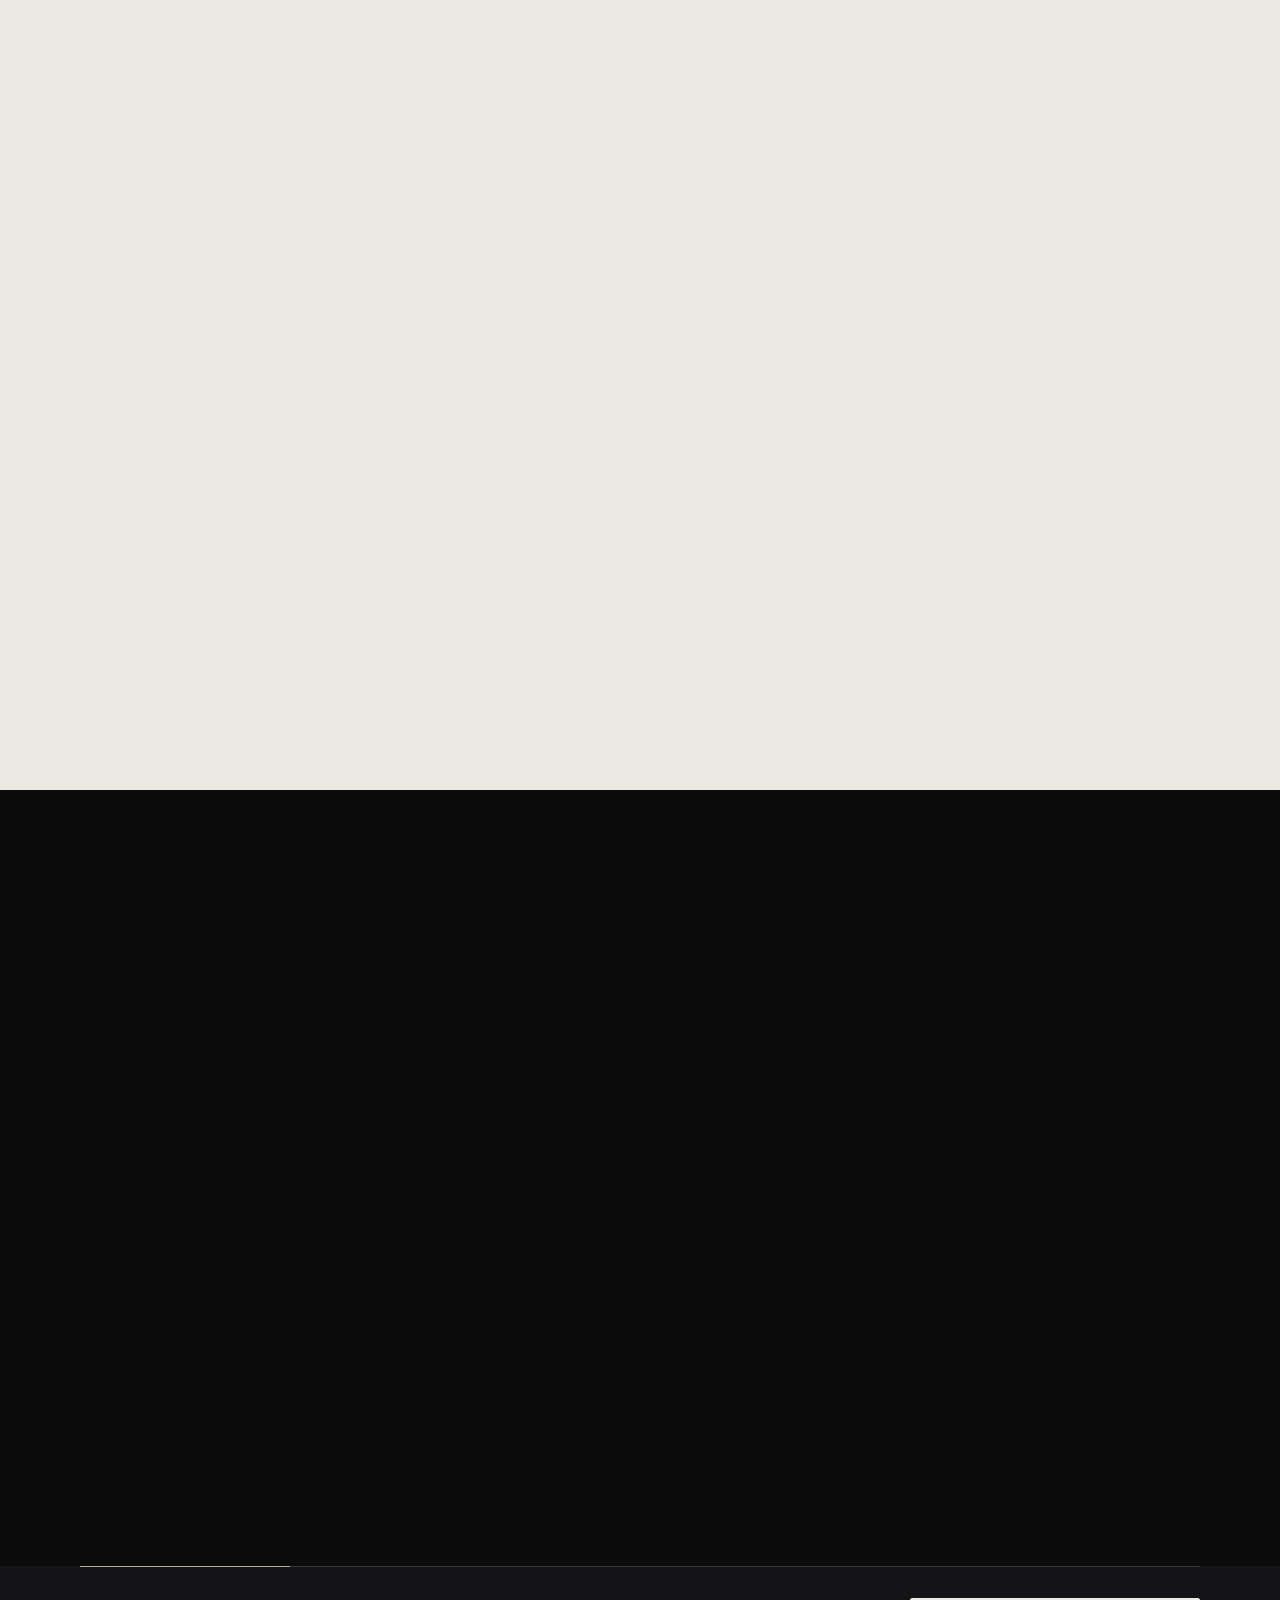
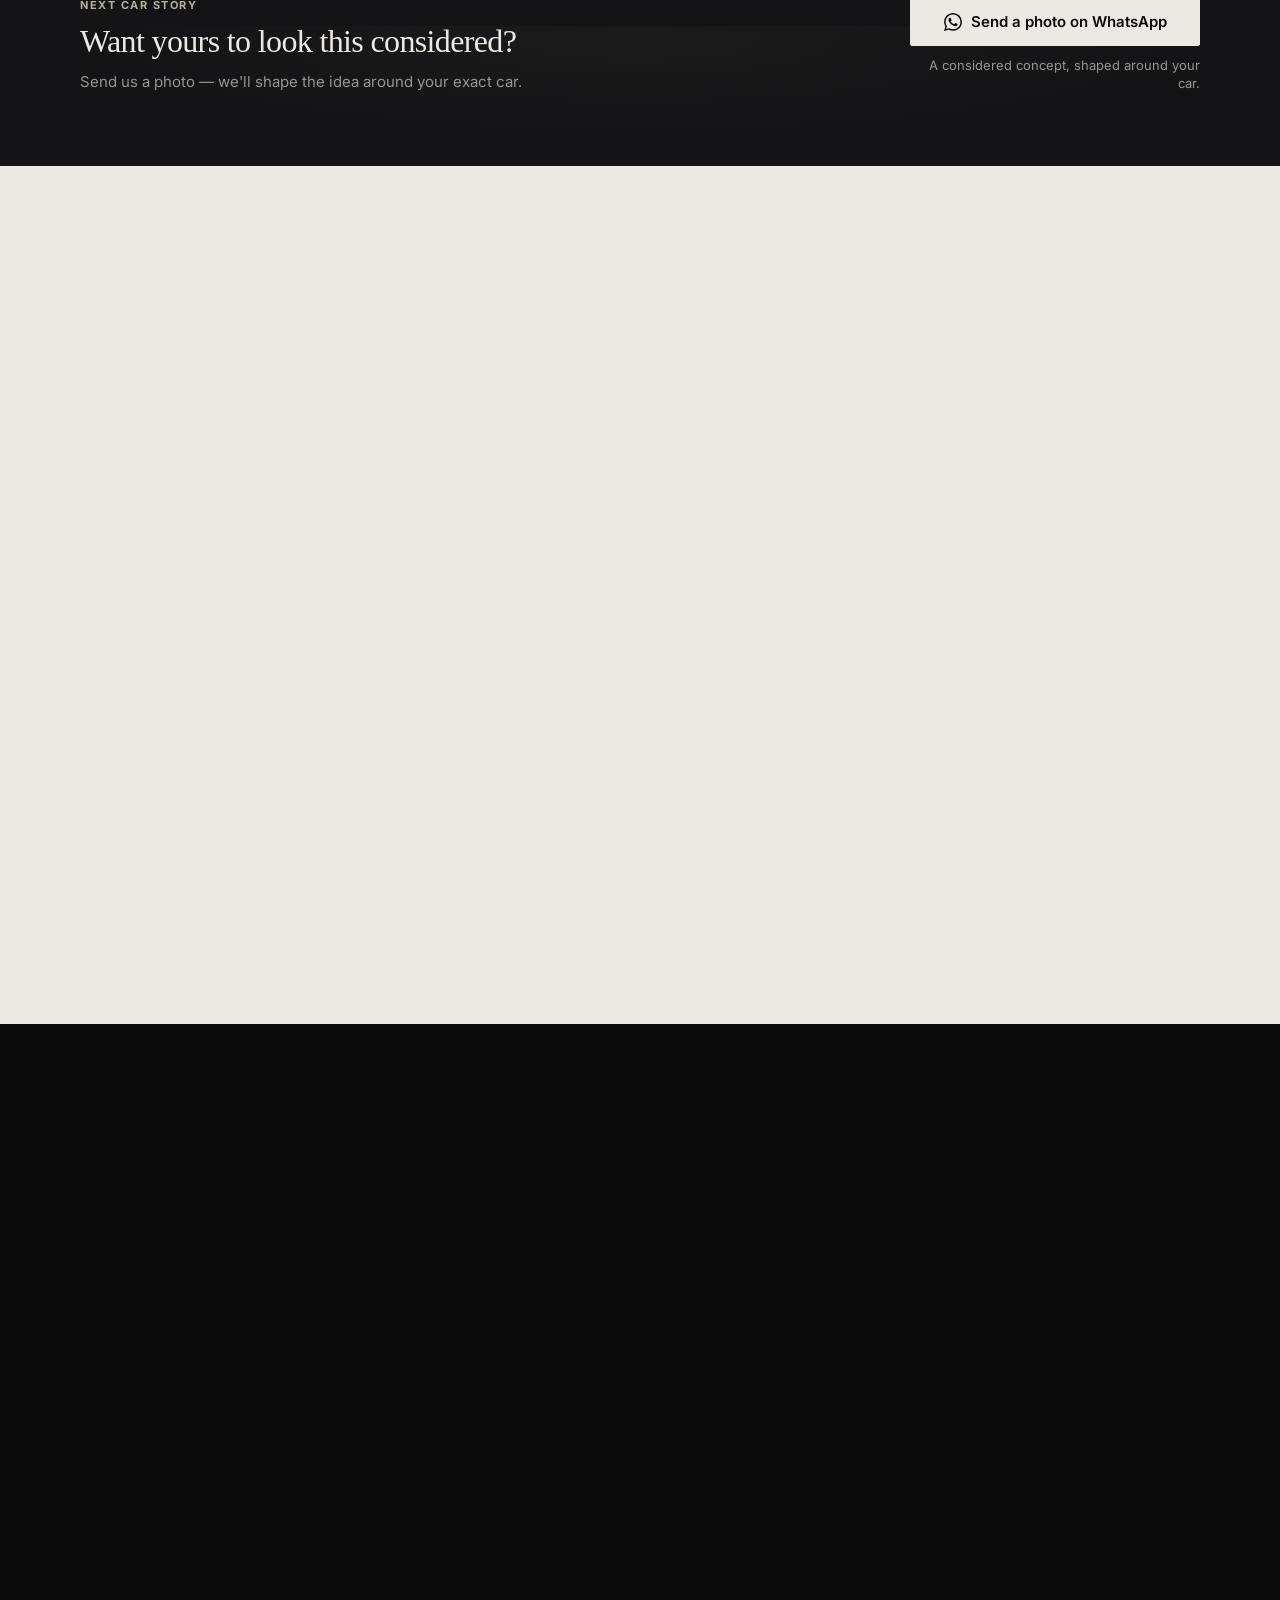
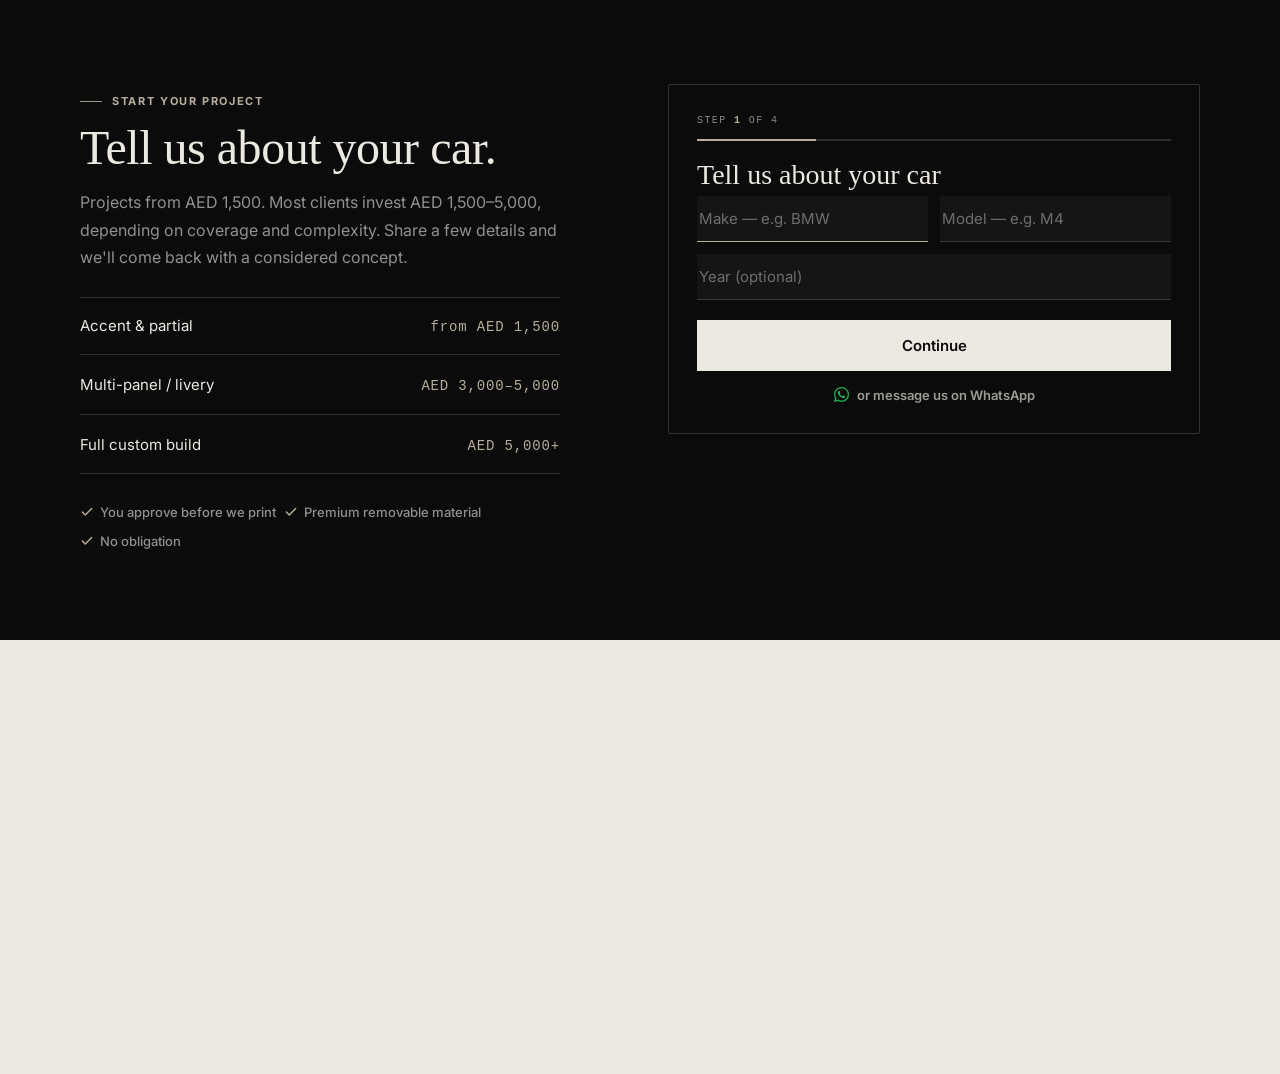
==== commit 13c2c87a: "redesign: update section backgrounds for consistent light/dark alternation and remove legacy surface" ====
--- a/index.html
+++ b/index.html
@@ -248,7 +248,7 @@
 <!-- ══════════════════════════════════════════
      CASES — before/after sliders (moved up for ad traffic)
 ══════════════════════════════════════════ -->
-<section class="section section--surface" id="cases" aria-labelledby="cases-title">
+<section class="section section--ink" id="cases" aria-labelledby="cases-title">
   <div class="wrap">
     <div class="cases-header">
       <p class="s-eyebrow" data-animate>Case Studies</p>
@@ -374,7 +374,7 @@
 <!-- ══════════════════════════════════════════
      4. GALLERY — horizontal swipeable slider
 ══════════════════════════════════════════ -->
-<section class="section section--dark" id="gallery" aria-labelledby="gallery-title">
+<section class="section section--bone" id="gallery" aria-labelledby="gallery-title">
   <div class="wrap">
     <div class="gallery-header">
       <p class="s-eyebrow" data-animate>Styles &amp; Designs</p>
@@ -622,7 +622,7 @@
 <!-- ══════════════════════════════════════════
      5. REVIEWS
 ══════════════════════════════════════════ -->
-<section class="section section--surface" id="reviews" aria-labelledby="reviews-title">
+<section class="section section--ink" id="reviews" aria-labelledby="reviews-title">
   <div class="wrap">
     <div class="reviews-header">
       <div class="reviews-eyebrow-row" data-animate>
@@ -857,7 +857,7 @@
 <!-- ══════════════════════════════════════════
      8. WHY DETAILS MATTER
 ══════════════════════════════════════════ -->
-<section class="section section--dark" id="details" aria-labelledby="details-title">
+<section class="section section--bone" id="details" aria-labelledby="details-title">
   <div class="wrap">
     <div class="details-header">
       <p class="s-eyebrow" data-animate>Design philosophy</p>
@@ -894,7 +894,7 @@
 <!-- ══════════════════════════════════════════
      9. WHY CHOOSE US
 ══════════════════════════════════════════ -->
-<section class="section section--dark" id="why-us" aria-labelledby="why-us-title">
+<section class="section section--ink" id="why-us" aria-labelledby="why-us-title">
   <div class="wrap">
     <div class="choose-header">
       <p class="s-eyebrow" data-animate>Why Just Graphics?</p>
@@ -947,7 +947,7 @@
 <!-- ══════════════════════════════════════════
      PROCESS — trust signal placed before the ask
 ══════════════════════════════════════════ -->
-<section class="section section--surface" id="process" aria-labelledby="process-title">
+<section class="section section--bone" id="process" aria-labelledby="process-title">
   <div class="wrap">
     <div class="process-header">
       <p class="s-eyebrow" data-animate>How it works</p>
@@ -1097,7 +1097,7 @@
 <!-- ══════════════════════════════════════════
      10. FAQ
 ══════════════════════════════════════════ -->
-<section class="section section--surface" id="faq" aria-labelledby="faq-title">
+<section class="section section--bone" id="faq" aria-labelledby="faq-title">
   <div class="wrap">
     <div class="faq-header">
       <p class="s-eyebrow" data-animate>Have questions?</p>
--- a/assets/site.css
+++ b/assets/site.css
@@ -135,18 +135,16 @@
       pointer-events: none;
       z-index: 0;
     }
-    .section--dark + .section--surface::before {
+    /* Same-tone neighbours get a soft fade bridge of the tone above. */
+    .section--ink + .section--ink::before {
       background: linear-gradient(to bottom, var(--ink) 0%, transparent 100%);
     }
-    .section--surface + .section--dark::before {
-      background: linear-gradient(to bottom, var(--ink-2) 0%, transparent 100%);
-    }
-    .section--dark + .section--dark::before {
-      background: linear-gradient(to bottom, var(--ink) 0%, transparent 100%);
-    }
-    .section--surface + .section--surface::before {
-      background: linear-gradient(to bottom, var(--ink-2) 0%, transparent 100%);
-    }
+    .section--bone + .section--bone::before {
+      background: linear-gradient(to bottom, var(--bone) 0%, transparent 100%);
+    }
+    /* Tone change = crisp editorial boundary; the contrast IS the divider. */
+    .section--ink + .section--bone::before,
+    .section--bone + .section--ink::before { display: none; }
     .section > .wrap { position: relative; z-index: 1; }
     #cases    { contain-intrinsic-size: auto 950px; }
     #gallery  { contain-intrinsic-size: auto 1100px; }
@@ -154,57 +152,6 @@
     #faq      { contain-intrinsic-size: auto 900px; }
     #process  { contain-intrinsic-size: auto 950px; }
     @media (min-width: 768px) { .section { padding: 112px 0; } }
-    .section--dark    { background: var(--ink); }
-    .section--surface {
-      background:
-        radial-gradient(ellipse 55% 35% at 88% 12%, rgba(42,84,128,0.08) 0%, transparent 55%),
-        radial-gradient(ellipse 35% 45% at 8% 88%, rgba(var(--platinum-rgb),0.035) 0%, transparent 58%),
-        var(--ink-2);
-    }
-
-    /* ── Per-section tints: subtle color journey down the page ── */
-    #cases {
-      background:
-        radial-gradient(ellipse 60% 40% at 80% 15%, rgba(42,84,128,0.09) 0%, transparent 55%),
-        radial-gradient(ellipse 40% 50% at 10% 85%, rgba(var(--platinum-rgb),0.04) 0%, transparent 58%),
-        var(--ink-2);
-    }
-    #gallery {
-      background:
-        radial-gradient(ellipse 50% 45% at 15% 20%, rgba(42,84,128,0.06) 0%, transparent 55%),
-        radial-gradient(ellipse 45% 35% at 85% 80%, rgba(var(--platinum-rgb),0.04) 0%, transparent 50%),
-        var(--ink);
-    }
-    #reviews {
-      background:
-        radial-gradient(ellipse 55% 40% at 75% 10%, rgba(var(--platinum-rgb),0.05) 0%, transparent 50%),
-        radial-gradient(ellipse 40% 45% at 20% 90%, rgba(42,84,128,0.07) 0%, transparent 55%),
-        var(--ink-2);
-    }
-    #details {
-      background:
-        radial-gradient(ellipse 50% 40% at 85% 25%, rgba(42,84,128,0.07) 0%, transparent 55%),
-        radial-gradient(ellipse 40% 35% at 10% 75%, rgba(var(--platinum-rgb),0.035) 0%, transparent 50%),
-        var(--ink);
-    }
-    #why-us {
-      background:
-        radial-gradient(ellipse 45% 50% at 20% 15%, rgba(var(--platinum-rgb),0.045) 0%, transparent 50%),
-        radial-gradient(ellipse 50% 40% at 80% 85%, rgba(42,84,128,0.06) 0%, transparent 55%),
-        var(--ink);
-    }
-    #faq {
-      background:
-        radial-gradient(ellipse 50% 35% at 90% 20%, rgba(42,84,128,0.08) 0%, transparent 55%),
-        radial-gradient(ellipse 45% 45% at 5% 80%, rgba(var(--platinum-rgb),0.04) 0%, transparent 55%),
-        var(--ink-2);
-    }
-    #process {
-      background:
-        radial-gradient(ellipse 55% 40% at 30% 10%, rgba(var(--platinum-rgb),0.045) 0%, transparent 50%),
-        radial-gradient(ellipse 45% 40% at 75% 90%, rgba(42,84,128,0.07) 0%, transparent 55%),
-        var(--ink-2);
-    }
 
     .s-eyebrow {
       display: inline-flex;
@@ -685,10 +632,11 @@
     @media (min-width: 600px)  { .details-grid { grid-template-columns: repeat(2,1fr); } }
     @media (min-width: 1024px) { .details-grid { grid-template-columns: repeat(3,1fr); } }
 
+    #details { background: var(--bone); color: var(--ink); }
     .detail-card {
       background: none;
       border: 0;
-      border-top: 1px solid var(--line);
+      border-top: 1px solid var(--line-ink);
       border-radius: 0;
       padding: 28px 0;
       position: relative;
@@ -698,7 +646,7 @@
       font-size: clamp(30px,7vw,46px);
       font-weight: 300;
       font-style: normal;
-      color: var(--platinum);
+      color: var(--ink);
       opacity: 0.9;
       letter-spacing: -0.01em;
       line-height: 1;
@@ -710,9 +658,9 @@
       font-weight: 300;
       margin: 0 0 8px;
       line-height: 1.15;
-      color: var(--bone);
-    }
-    .detail-card__body  { font-size: 14px; color: var(--sub); line-height: 1.7; max-width: 46ch; }
+      color: var(--ink);
+    }
+    .detail-card__body  { font-size: 14px; color: #5f5c56; line-height: 1.7; max-width: 46ch; }
 
     /* ─── 5. WHY CHOOSE US ──────────────────────── */
     #why-us { background: var(--ink); color: var(--bone); }
@@ -1717,9 +1665,8 @@
     }
 
     /* ─── 7. CASES ──────────────────────────────── */
-    #cases { background: var(--bone); color: var(--ink); }
-    #cases .section__eyebrow, #cases .u-label { color: #6f6c66; }
-    #cases .section__title, #cases h2 { color: var(--ink); }
+    #cases { background: var(--ink); color: var(--bone); }
+    #cases .section__title, #cases h2 { color: var(--bone); }
     .cases-header { margin-bottom: 40px; }
     .cases-outer { position: relative; overflow: hidden; }
     .cases-track {
@@ -1739,7 +1686,7 @@
     .compare {
       position: relative;
       border-radius: var(--r);
-      border: 1px solid var(--line-ink);
+      border: 1px solid var(--line);
       overflow: hidden;
       aspect-ratio: 4/3;
       cursor: col-resize;
@@ -1850,7 +1797,7 @@
       font-family: var(--font-mono);
       font-size: 11px;
       font-weight: 400;
-      color: #6f6c66;
+      color: var(--grey);
       letter-spacing: 0.16em;
       text-transform: uppercase;
       margin-bottom: 16px;
@@ -1861,7 +1808,7 @@
       font-weight: 300;
       letter-spacing: -0.01em;
       line-height: 1.02;
-      color: var(--ink);
+      color: var(--bone);
       margin-bottom: 28px;
     }
     .case-item { margin-bottom: 18px; }
@@ -1874,8 +1821,8 @@
       color: var(--platinum);
       margin-bottom: 5px;
     }
-    .case-item__txt { font-size: 15px; color: #5f5c56; line-height: 1.7; }
-    .case-item--result .case-item__txt { color: var(--ink); font-weight: 500; }
+    .case-item__txt { font-size: 15px; color: var(--sub); line-height: 1.7; }
+    .case-item--result .case-item__txt { color: var(--bone); font-weight: 500; }
 
     /* Cases nav */
     .cases-controls {
@@ -1889,28 +1836,28 @@
       height: 50px;
       border-radius: 0;
       background: none;
-      border: 1px solid var(--line-ink);
-      color: var(--ink);
+      border: 1px solid var(--line);
+      color: var(--bone);
       display: flex;
       align-items: center;
       justify-content: center;
       transition: all var(--t);
       flex-shrink: 0;
     }
-    .cases-arrow:hover { border-color: var(--ink); background: none; color: var(--ink); }
+    .cases-arrow:hover { border-color: var(--bone); background: none; color: var(--bone); }
     .cases-dots { display: flex; gap: 0; align-items: center; }
     .cdot {
       width: 7px;
       height: 7px;
       border-radius: 50%;
-      background: rgba(11,11,12,0.2);
+      background: rgba(236,233,226,0.25);
       border: none;
       padding: 18px;
       background-clip: content-box;
       cursor: pointer;
       transition: background var(--t), transform var(--t);
     }
-    .cdot.active { background: var(--ink); background-clip: content-box; transform: scale(1.5); }
+    .cdot.active { background: var(--bone); background-clip: content-box; transform: scale(1.5); }
 
     /* ─── 8. PROCESS ────────────────────────────── */
     #process { background: var(--bone); color: var(--ink); }
